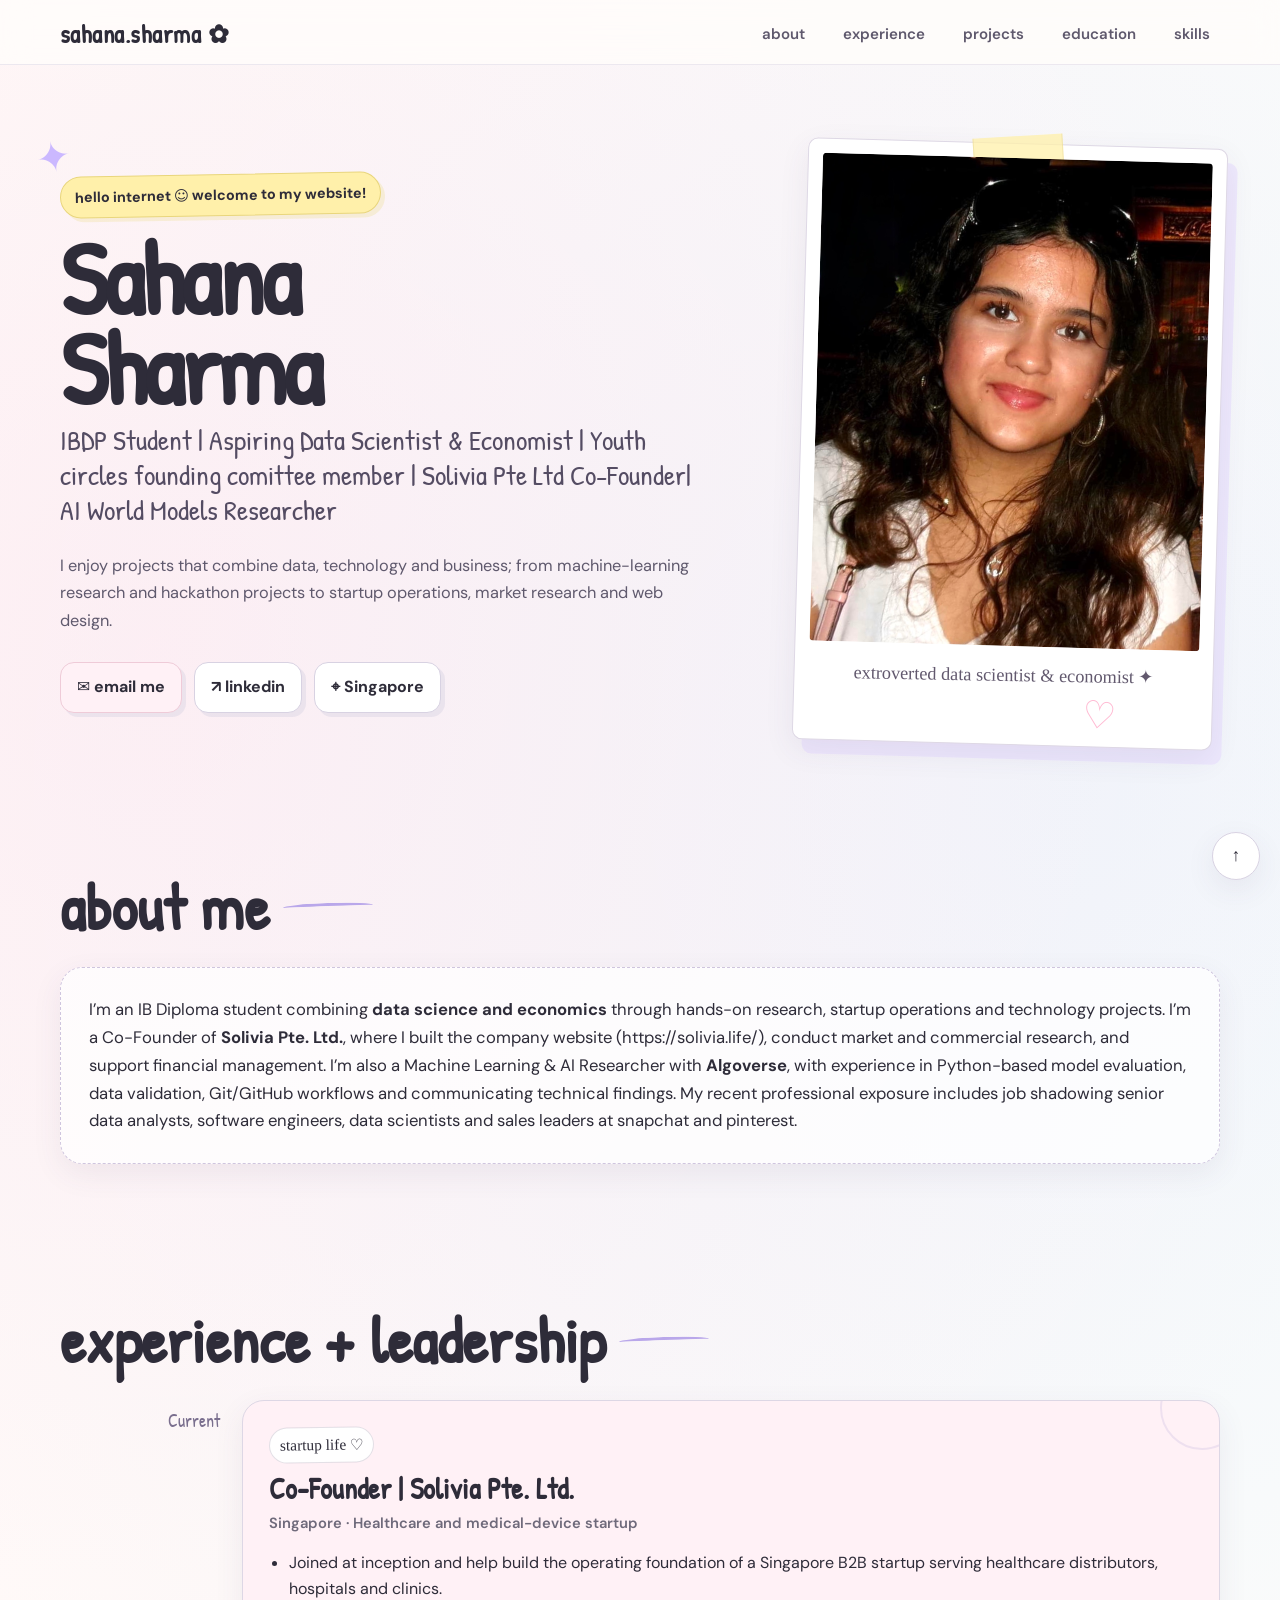
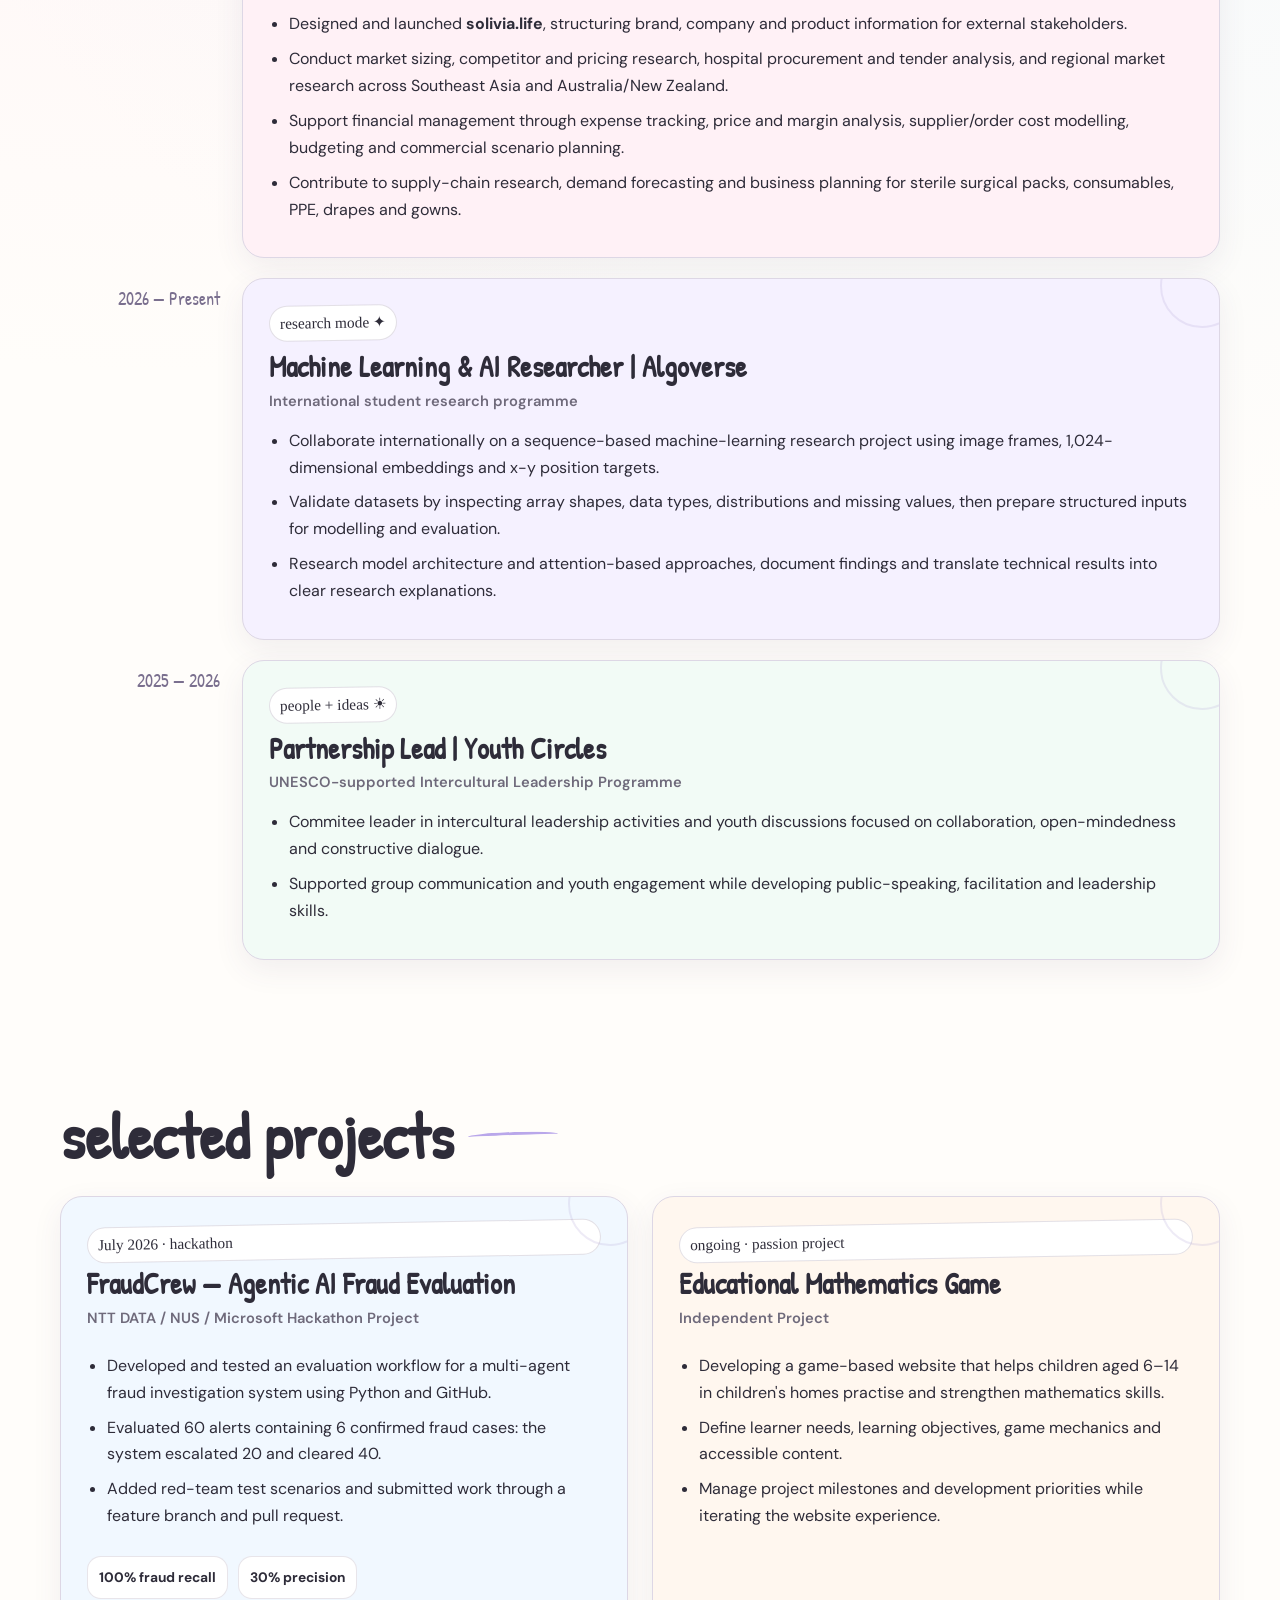
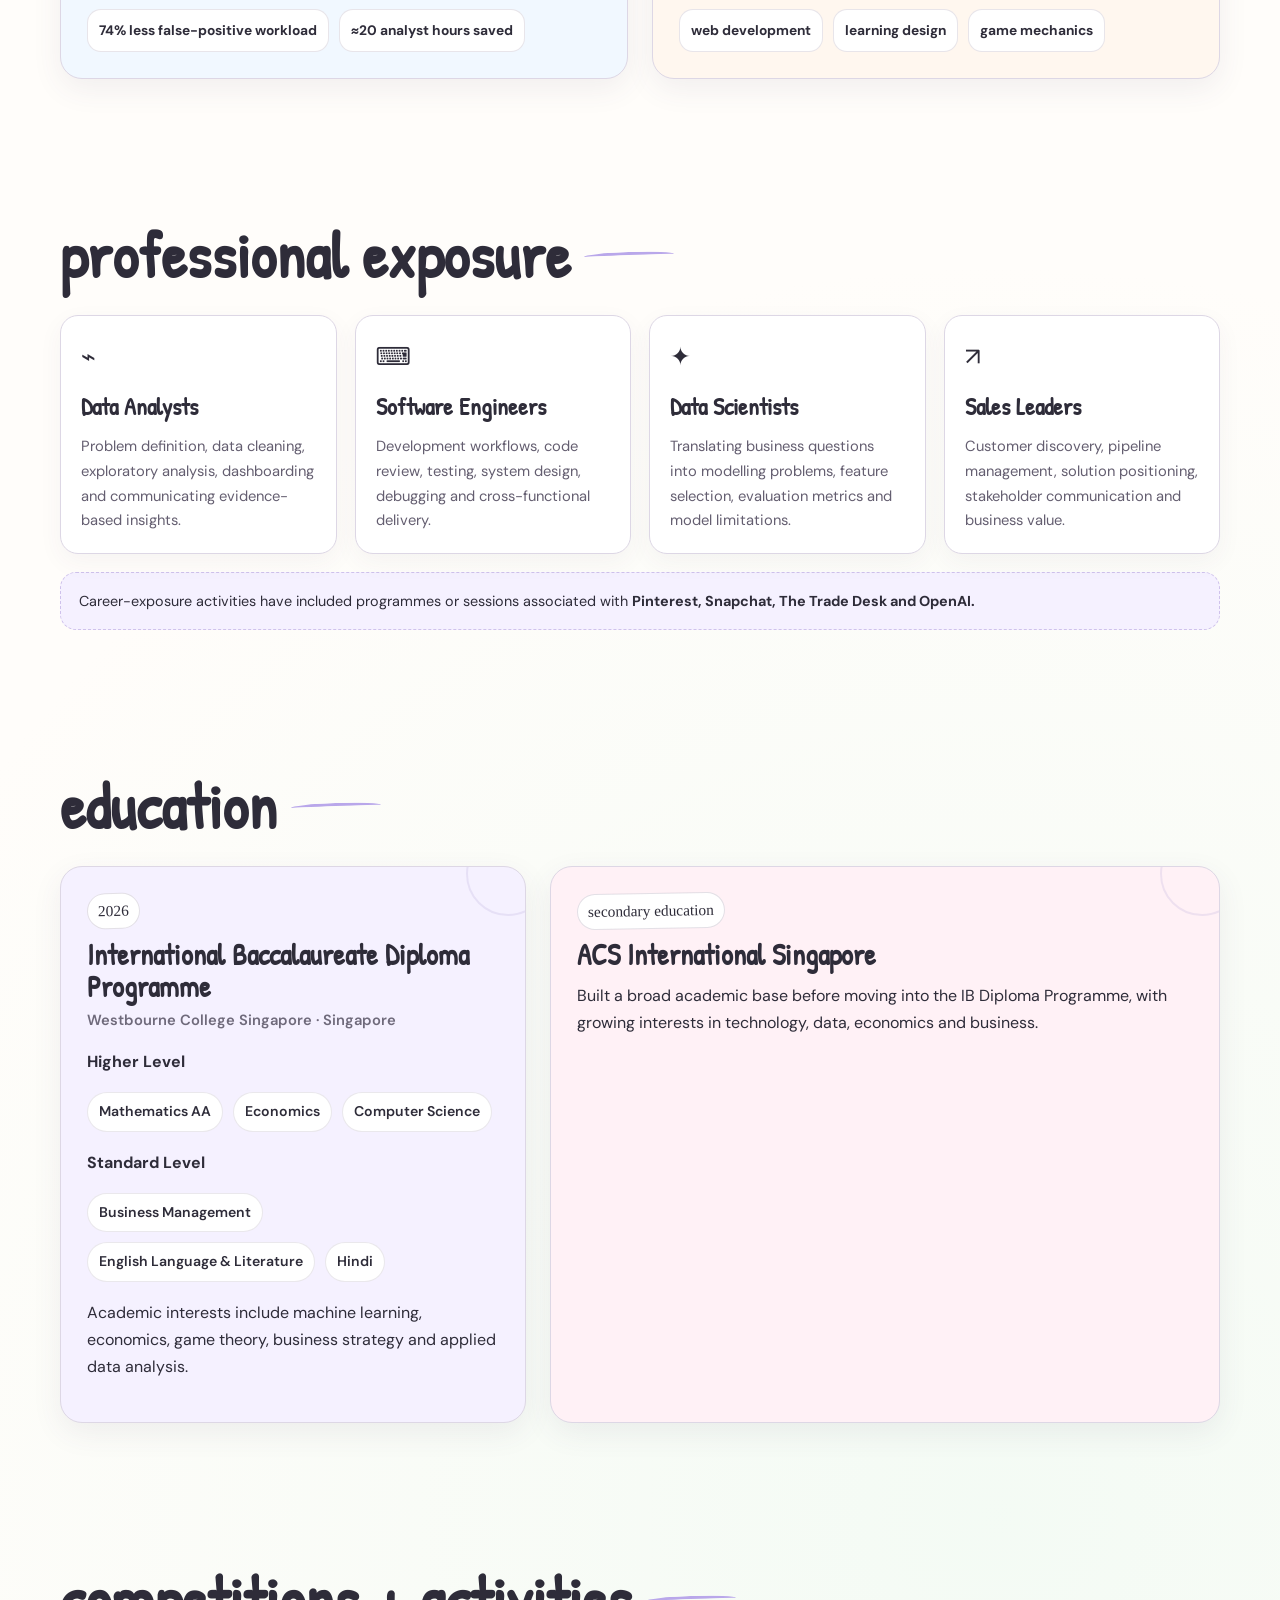
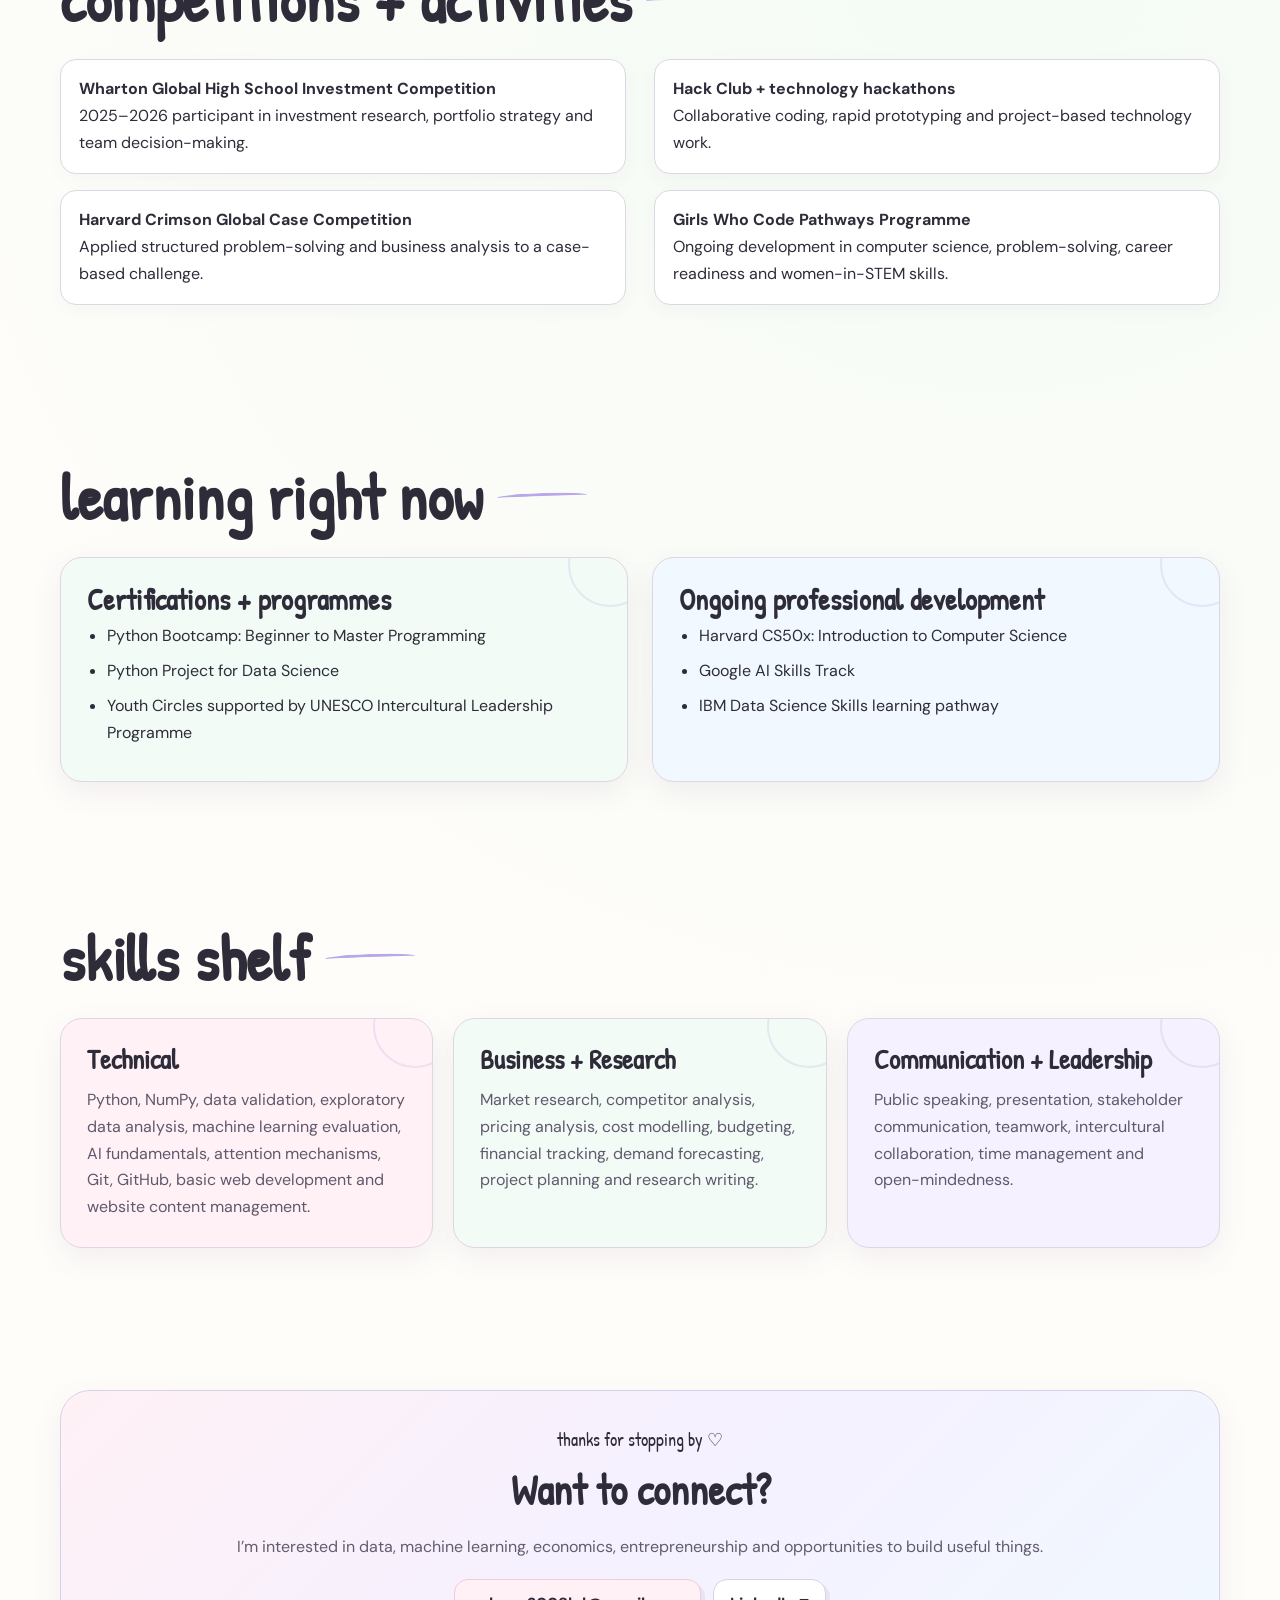
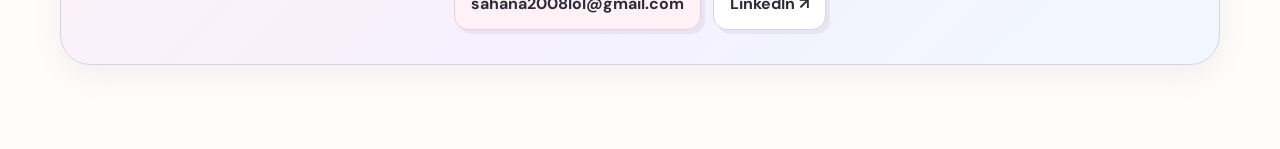
==== index.html @ 0a9ec674 "Update index.html" ====
<!DOCTYPE html>
<html lang="en">
<head>
  <meta charset="UTF-8" />
  <meta name="viewport" content="width=device-width, initial-scale=1.0" />
  <meta name="description" content="Sahana Sharma — IBDP student, Data Science, Economics & Entrepreneurship, Machine Learning & AI Researcher." />
  <title>Sahana Sharma | Portfolio</title>

  <link rel="preconnect" href="https://fonts.googleapis.com">
  <link rel="preconnect" href="https://fonts.gstatic.com" crossorigin>
  <link href="https://fonts.googleapis.com/css2?family=DM+Sans:wght@400;500;600;700&family=Patrick+Hand&family=Schoolbell&display=swap" rel="stylesheet">

  <style>
    :root{
      --ink:#2e2c39;
      --muted:#6f6a7b;
      --paper:#fffdfa;
      --pink:#ffd9e8;
      --pink-2:#fff1f6;
      --lav:#e7ddff;
      --lav-2:#f5f1ff;
      --mint:#dff7ea;
      --mint-2:#f2fbf6;
      --sky:#dceeff;
      --sky-2:#f1f8ff;
      --peach:#ffe6cc;
      --yellow:#fff0aa;
      --line:#ddd7e5;
      --shadow:0 10px 30px rgba(80,67,100,.08);
      --radius:22px;
    }

    *{box-sizing:border-box; scroll-behavior:smooth;}
    body{
      margin:0;
      background:
        radial-gradient(circle at 12% 10%, rgba(255,217,232,.38), transparent 22%),
        radial-gradient(circle at 84% 12%, rgba(220,238,255,.44), transparent 23%),
        radial-gradient(circle at 78% 72%, rgba(223,247,234,.35), transparent 26%),
        var(--paper);
      color:var(--ink);
      font-family:"DM Sans",system-ui,-apple-system,BlinkMacSystemFont,"Segoe UI",sans-serif;
      line-height:1.68;
    }

    a{color:inherit;}
    .chalk{font-family:"Patrick Hand","Chalkboard SE","Comic Sans MS",cursive;}
    .doodle{font-family:"Schoolbell","Patrick Hand",cursive;}

    .page{
      width:min(1160px, calc(100% - 34px));
      margin:0 auto;
    }

    nav{
      position:sticky;
      top:0;
      z-index:99;
      padding:14px 0 8px;
      backdrop-filter:blur(14px);
      background:rgba(255,253,250,.82);
      border-bottom:1px solid rgba(221,215,229,.55);
    }
    .nav-inner{
      width:min(1160px, calc(100% - 34px));
      margin:auto;
      display:flex;
      align-items:center;
      justify-content:space-between;
      gap:14px;
    }
    .brand{
      font-family:"Patrick Hand",cursive;
      font-size:1.55rem;
      font-weight:700;
      text-decoration:none;
      letter-spacing:.02em;
    }
    .nav-links{
      display:flex;
      gap:18px;
      flex-wrap:wrap;
      justify-content:flex-end;
      font-size:.94rem;
      font-weight:600;
      color:#5f596d;
    }
    .nav-links a{
      text-decoration:none;
      padding:7px 10px;
      border-radius:999px;
      transition:.2s ease;
    }
    .nav-links a:hover{background:var(--lav-2); transform:translateY(-1px);}

    .hero{
      min-height:82vh;
      display:grid;
      grid-template-columns:1.18fr .82fr;
      gap:54px;
      align-items:center;
      padding:76px 0 56px;
      position:relative;
    }

    .hero::before{
      content:"✦";
      position:absolute;
      left:-24px;
      top:58px;
      font-size:42px;
      color:#cbb8ff;
      transform:rotate(-12deg);
    }
    .hero::after{
      content:"♡";
      position:absolute;
      right:9%;
      bottom:55px;
      font-size:38px;
      color:#ffb9d2;
      transform:rotate(8deg);
      font-family:"Schoolbell",cursive;
    }

    .eyebrow{
      display:inline-flex;
      gap:8px;
      align-items:center;
      background:var(--yellow);
      border:1.5px solid #e9d67c;
      border-radius:999px;
      padding:8px 14px;
      font-size:.9rem;
      font-weight:700;
      box-shadow:4px 4px 0 rgba(231,214,124,.26);
      transform:rotate(-1deg);
    }
    h1{
      margin:16px 0 10px;
      font-family:"Patrick Hand",cursive;
      font-size:clamp(4rem,8vw,7.2rem);
      line-height:.88;
      letter-spacing:-.03em;
      font-weight:700;
    }
    .hero-sub{
      font-family:"Patrick Hand",cursive;
      font-size:clamp(1.25rem,2.2vw,1.75rem);
      max-width:760px;
      line-height:1.25;
      color:#544c63;
      margin:0 0 24px;
    }
    .hero-copy{
      max-width:720px;
      font-size:1.02rem;
      color:#5f596d;
      margin:0 0 28px;
    }
    .contact-row{
      display:flex;
      gap:12px;
      flex-wrap:wrap;
    }
    .btn{
      display:inline-flex;
      align-items:center;
      gap:8px;
      padding:11px 16px;
      border-radius:14px;
      border:1.5px solid #d8d2e2;
      text-decoration:none;
      font-weight:700;
      background:white;
      box-shadow:4px 4px 0 rgba(216,210,226,.45);
      transition:.18s ease;
    }
    .btn:hover{transform:translate(-2px,-2px); box-shadow:6px 6px 0 rgba(216,210,226,.55);}
    .btn.primary{background:var(--pink-2); border-color:#efcbd8;}

    .portrait-wrap{
      position:relative;
      width:min(100%,420px);
      margin-left:auto;
      transform:rotate(1.6deg);
    }
    .portrait-card{
      background:white;
      padding:14px 14px 54px;
      border:1.5px solid #ded8e5;
      border-radius:10px;
      box-shadow:var(--shadow), 10px 14px 0 rgba(231,221,255,.55);
    }
    .portrait-card img{
      width:100%;
      aspect-ratio:4/5;
      object-fit:cover;
      object-position:center;
      display:block;
      border-radius:4px;
      filter:saturate(.98) contrast(1.01);
    }
    .portrait-caption{
      font-family:"Schoolbell",cursive;
      font-size:1.14rem;
      text-align:center;
      margin-top:14px;
      color:#62596e;
      transform:rotate(-.6deg);
    }
    .tape{
      position:absolute;
      width:90px;
      height:28px;
      background:rgba(255,240,170,.75);
      top:-7px;
      left:50%;
      transform:translateX(-50%) rotate(-5deg);
      border-left:1px solid rgba(215,199,125,.3);
      border-right:1px solid rgba(215,199,125,.3);
    }

    section{padding:72px 0;}
    .section-title{
      margin:0 0 28px;
      display:flex;
      align-items:center;
      gap:14px;
    }
    .section-title h2{
      font-family:"Patrick Hand",cursive;
      font-size:clamp(2.5rem,5vw,4rem);
      line-height:1;
      margin:0;
    }
    .scribble{
      height:7px;
      width:90px;
      border-top:3px solid #b9a7ea;
      border-radius:50%;
      transform:rotate(-2deg);
    }

    .profile-box{
      border:1.5px dashed #cfc5de;
      border-radius:var(--radius);
      background:rgba(255,255,255,.72);
      padding:28px;
      box-shadow:var(--shadow);
      font-size:1.04rem;
    }

    .grid-2{display:grid; grid-template-columns:1fr 1fr; gap:24px;}
    .card{
      background:white;
      border:1.5px solid var(--line);
      border-radius:var(--radius);
      padding:26px;
      box-shadow:var(--shadow);
      position:relative;
      overflow:hidden;
    }
    .card::after{
      content:"";
      position:absolute;
      width:80px;
      height:80px;
      border:2px solid rgba(170,153,209,.2);
      border-radius:50%;
      top:-35px;
      right:-25px;
    }
    .card h3{
      font-family:"Patrick Hand",cursive;
      margin:0;
      font-size:1.8rem;
      line-height:1.1;
    }
    .meta{
      font-size:.92rem;
      color:var(--muted);
      margin:6px 0 14px;
      font-weight:600;
    }
    .card ul{margin:0; padding-left:20px;}
    .card li{margin:8px 0;}
    .card.pink{background:var(--pink-2);}
    .card.lav{background:var(--lav-2);}
    .card.mint{background:var(--mint-2);}
    .card.sky{background:var(--sky-2);}
    .card.peach{background:#fff7ef;}

    .mini-label{
      display:inline-block;
      font-family:"Schoolbell",cursive;
      font-size:.96rem;
      padding:4px 10px;
      border-radius:999px;
      background:white;
      border:1px solid rgba(80,67,100,.16);
      margin-bottom:10px;
      transform:rotate(-1deg);
    }

    .timeline{
      display:grid;
      gap:20px;
    }
    .timeline-item{
      display:grid;
      grid-template-columns:160px 1fr;
      gap:22px;
      align-items:start;
    }
    .time{
      font-family:"Patrick Hand",cursive;
      font-size:1.15rem;
      color:#7a6f8e;
      text-align:right;
      padding-top:6px;
    }

    .projects{
      display:grid;
      grid-template-columns:repeat(2,1fr);
      gap:24px;
    }
    .project-card{
      min-height:310px;
      display:flex;
      flex-direction:column;
    }
    .project-card .numbers{
      display:flex;
      gap:10px;
      flex-wrap:wrap;
      margin-top:auto;
      padding-top:18px;
    }
    .stat{
      background:white;
      border:1px solid rgba(90,75,110,.14);
      border-radius:14px;
      padding:9px 11px;
      font-size:.86rem;
      font-weight:700;
    }

    .exposure-grid{
      display:grid;
      grid-template-columns:repeat(4,1fr);
      gap:18px;
    }
    .exposure{
      background:white;
      border:1.5px solid var(--line);
      border-radius:18px;
      padding:20px;
      min-height:180px;
      box-shadow:0 8px 24px rgba(80,67,100,.05);
    }
    .exposure .icon{
      font-size:1.55rem;
      margin-bottom:8px;
      display:block;
    }
    .exposure h3{
      font-family:"Patrick Hand",cursive;
      font-size:1.5rem;
      margin:0 0 8px;
    }
    .exposure p{font-size:.92rem; color:#645e70; margin:0;}
    .exposure-foot{
      margin-top:18px;
      font-size:.9rem;
      padding:16px 18px;
      border-radius:16px;
      background:var(--lav-2);
      border:1px dashed #cfc2ec;
    }

    .edu-block{
      display:grid;
      grid-template-columns:.82fr 1.18fr;
      gap:24px;
    }
    .subject-list{
      display:flex;
      flex-wrap:wrap;
      gap:10px;
      margin-top:14px;
    }
    .chip{
      padding:7px 11px;
      border-radius:999px;
      border:1px solid rgba(80,67,100,.12);
      background:white;
      font-size:.88rem;
      font-weight:600;
    }

    .activity-list{
      columns:2;
      column-gap:28px;
    }
    .activity{
      break-inside:avoid;
      background:white;
      border:1px solid var(--line);
      border-radius:16px;
      padding:16px 18px;
      margin-bottom:16px;
      box-shadow:0 6px 18px rgba(80,67,100,.04);
    }

    .skills-grid{
      display:grid;
      grid-template-columns:repeat(3,1fr);
      gap:20px;
    }
    .skill-card h3{
      font-family:"Patrick Hand",cursive;
      font-size:1.7rem;
      margin:0 0 12px;
    }
    .skill-card p{margin:0; color:#5f596d;}

    .footer{
      padding:70px 0 84px;
      text-align:center;
    }
    .footer-box{
      background:linear-gradient(135deg,var(--pink-2),var(--lav-2),var(--sky-2));
      border:1.5px solid #d9d1e7;
      border-radius:30px;
      padding:34px;
      box-shadow:var(--shadow);
    }
    .footer h2{
      font-family:"Patrick Hand",cursive;
      font-size:2.6rem;
      margin:0 0 8px;
    }
    .footer p{margin:0 0 18px; color:#625c6e;}

    .backtop{
      position:fixed;
      right:20px;
      bottom:20px;
      width:48px;
      height:48px;
      display:grid;
      place-items:center;
      background:white;
      border:1.5px solid #d8d2e2;
      border-radius:50%;
      text-decoration:none;
      box-shadow:var(--shadow);
      font-family:"Schoolbell",cursive;
      font-size:1.1rem;
    }

    @media (max-width: 940px){
      .hero{grid-template-columns:1fr; min-height:auto; gap:38px; padding-top:56px;}
      .portrait-wrap{margin:0 auto; width:min(80%,420px);}
      .grid-2,.projects,.edu-block{grid-template-columns:1fr;}
      .exposure-grid{grid-template-columns:1fr 1fr;}
      .skills-grid{grid-template-columns:1fr;}
      .timeline-item{grid-template-columns:1fr; gap:8px;}
      .time{text-align:left;}
    }
    @media (max-width: 700px){
      nav{position:relative;}
      .nav-inner{align-items:flex-start;}
      .nav-links{display:none;}
      h1{font-size:4.4rem;}
      section{padding:54px 0;}
      .exposure-grid{grid-template-columns:1fr;}
      .activity-list{columns:1;}
      .portrait-wrap{width:92%;}
    }
  </style>
</head>

<body id="top">
  <nav>
    <div class="nav-inner">
      <a class="brand" href="#top">sahana.sharma ✿</a>
      <div class="nav-links">
        <a href="#about">about</a>
        <a href="#experience">experience</a>
        <a href="#projects">projects</a>
        <a href="#education">education</a>
        <a href="#skills">skills</a>
      </div>
    </div>
  </nav>

  <main class="page">
    <section class="hero">
      <div>
        <div class="eyebrow">hello internet ☺ welcome to my website!</div>
        <h1>Sahana<br>Sharma</h1>
        <p class="hero-sub">IBDP Student | Aspiring Data Scientist & Economist | Youth circles founding comittee member | Solivia Pte Ltd Co-Founder| AI World Models Researcher</p>
        <p class="hero-copy">
          I enjoy projects that combine data, technology and business; from machine-learning research
          and hackathon projects to startup operations, market research and web design.
        </p>
        <div class="contact-row">
          <a class="btn primary" href="mailto:sahana2008lol@gmail.com">✉ email me</a>
          <a class="btn" href="https://linkedin.com/in/sahana-sharma08" target="_blank" rel="noopener">↗ linkedin</a>
          <span class="btn">⌖ Singapore</span>
        </div>
      </div>

      <div class="portrait-wrap">
        <div class="tape"></div>
        <div class="portrait-card">
          <img src="sahana-portrait.jpg" alt="Portrait of Sahana Sharma">
          <div class="portrait-caption"> extroverted data scientist & economist ✦</div>
        </div>
      </div>
    </section>

    <section id="about">
      <div class="section-title"><h2>about me</h2><div class="scribble"></div></div>
      <div class="profile-box">
        I’m an IB Diploma student combining <strong>data science and economics</strong> through hands-on
        research, startup operations and technology projects. I’m a Co-Founder of <strong>Solivia Pte. Ltd.</strong>, where
        I built the company website (https://solivia.life/), conduct market and commercial research, and support financial management. I’m also a
        Machine Learning & AI Researcher with <strong>Algoverse</strong>, with experience in Python-based model evaluation,
        data validation, Git/GitHub workflows and communicating technical findings. My recent professional exposure includes
        job shadowing senior data analysts, software engineers, data scientists and sales leaders at snapchat and pinterest.
      </div>
    </section>

    <section id="experience">
      <div class="section-title"><h2>experience + leadership</h2><div class="scribble"></div></div>

      <div class="timeline">
        <div class="timeline-item">
          <div class="time">Current</div>
          <article class="card pink">
            <span class="mini-label">startup life ♡</span>
            <h3>Co-Founder | Solivia Pte. Ltd.</h3>
            <div class="meta">Singapore · Healthcare and medical-device startup</div>
            <ul>
              <li>Joined at inception and help build the operating foundation of a Singapore B2B startup serving healthcare distributors, hospitals and clinics.</li>
              <li>Designed and launched <strong>solivia.life</strong>, structuring brand, company and product information for external stakeholders.</li>
              <li>Conduct market sizing, competitor and pricing research, hospital procurement and tender analysis, and regional market research across Southeast Asia and Australia/New Zealand.</li>
              <li>Support financial management through expense tracking, price and margin analysis, supplier/order cost modelling, budgeting and commercial scenario planning.</li>
              <li>Contribute to supply-chain research, demand forecasting and business planning for sterile surgical packs, consumables, PPE, drapes and gowns.</li>
            </ul>
          </article>
        </div>

        <div class="timeline-item">
          <div class="time">2026 — Present</div>
          <article class="card lav">
            <span class="mini-label">research mode ✦</span>
            <h3>Machine Learning & AI Researcher | Algoverse</h3>
            <div class="meta">International student research programme</div>
            <ul>
              <li>Collaborate internationally on a sequence-based machine-learning research project using image frames, 1,024-dimensional embeddings and x-y position targets.</li>
              <li>Validate datasets by inspecting array shapes, data types, distributions and missing values, then prepare structured inputs for modelling and evaluation.</li>
              <li>Research model architecture and attention-based approaches, document findings and translate technical results into clear research explanations.</li>
            </ul>
          </article>
        </div>

        <div class="timeline-item">
          <div class="time">2025 — 2026</div>
          <article class="card mint">
            <span class="mini-label">people + ideas ☀</span>
            <h3>Partnership Lead | Youth Circles</h3>
            <div class="meta">UNESCO-supported Intercultural Leadership Programme</div>
            <ul>
              <li>Commitee leader in intercultural leadership activities and youth discussions focused on collaboration, open-mindedness and constructive dialogue.</li>
              <li>Supported group communication and youth engagement while developing public-speaking, facilitation and leadership skills.</li>
            </ul>
          </article>
        </div>
      </div>
    </section>

    <section id="projects">
      <div class="section-title"><h2>selected projects</h2><div class="scribble"></div></div>
      <div class="projects">
        <article class="card sky project-card">
          <span class="mini-label">July 2026 · hackathon</span>
          <h3>FraudCrew — Agentic AI Fraud Evaluation</h3>
          <div class="meta">NTT DATA / NUS / Microsoft Hackathon Project</div>
          <ul>
            <li>Developed and tested an evaluation workflow for a multi-agent fraud investigation system using Python and GitHub.</li>
            <li>Evaluated 60 alerts containing 6 confirmed fraud cases: the system escalated 20 and cleared 40.</li>
            <li>Added red-team test scenarios and submitted work through a feature branch and pull request.</li>
          </ul>
          <div class="numbers">
            <span class="stat">100% fraud recall</span>
            <span class="stat">30% precision</span>
            <span class="stat">74% less false-positive workload</span>
            <span class="stat">≈20 analyst hours saved</span>
          </div>
        </article>

        <article class="card peach project-card">
          <span class="mini-label">ongoing · passion project</span>
          <h3>Educational Mathematics Game</h3>
          <div class="meta">Independent Project</div>
          <ul>
            <li>Developing a game-based website that helps children aged 6–14 in children's homes practise and strengthen mathematics skills.</li>
            <li>Define learner needs, learning objectives, game mechanics and accessible content.</li>
            <li>Manage project milestones and development priorities while iterating the website experience.</li>
          </ul>
          <div class="numbers">
            <span class="stat">web development</span>
            <span class="stat">learning design</span>
            <span class="stat">game mechanics</span>
          </div>
        </article>
      </div>
    </section>

    <section id="exposure">
      <div class="section-title"><h2>professional exposure</h2><div class="scribble"></div></div>
      <div class="exposure-grid">
        <article class="exposure">
          <span class="icon">⌁</span>
          <h3>Data Analysts</h3>
          <p>Problem definition, data cleaning, exploratory analysis, dashboarding and communicating evidence-based insights.</p>
        </article>
        <article class="exposure">
          <span class="icon">⌨</span>
          <h3>Software Engineers</h3>
          <p>Development workflows, code review, testing, system design, debugging and cross-functional delivery.</p>
        </article>
        <article class="exposure">
          <span class="icon">✦</span>
          <h3>Data Scientists</h3>
          <p>Translating business questions into modelling problems, feature selection, evaluation metrics and model limitations.</p>
        </article>
        <article class="exposure">
          <span class="icon">↗</span>
          <h3>Sales Leaders</h3>
          <p>Customer discovery, pipeline management, solution positioning, stakeholder communication and business value.</p>
        </article>
      </div>
      <div class="exposure-foot">
        Career-exposure activities have included programmes or sessions associated with <strong>Pinterest, Snapchat, The Trade Desk and OpenAI.</strong>
      </div>
    </section>

    <section id="education">
      <div class="section-title"><h2>education</h2><div class="scribble"></div></div>
      <div class="edu-block">
        <article class="card lav">
          <span class="mini-label">2026</span>
          <h3>International Baccalaureate Diploma Programme</h3>
          <div class="meta">Westbourne College Singapore · Singapore</div>
          <p><strong>Higher Level</strong></p>
          <div class="subject-list">
            <span class="chip">Mathematics AA</span>
            <span class="chip">Economics</span>
            <span class="chip">Computer Science</span>
          </div>
          <p style="margin-top:18px;"><strong>Standard Level</strong></p>
          <div class="subject-list">
            <span class="chip">Business Management</span>
            <span class="chip">English Language & Literature</span>
            <span class="chip">Hindi</span>
          </div>
          <p style="margin-top:18px;">Academic interests include machine learning, economics, game theory, business strategy and applied data analysis.</p>
        </article>

        <article class="card pink">
          <span class="mini-label">secondary education</span>
          <h3>ACS International Singapore</h3>
          <p style="margin-top:12px;">
            Built a broad academic base before moving into the IB Diploma Programme, with growing interests in technology,
            data, economics and business.
          </p>
        </article>
      </div>
    </section>

    <section id="activities">
      <div class="section-title"><h2>competitions + activities</h2><div class="scribble"></div></div>
      <div class="activity-list">
        <div class="activity"><strong>Wharton Global High School Investment Competition</strong><br>2025–2026 participant in investment research, portfolio strategy and team decision-making.</div>
        <div class="activity"><strong>Harvard Crimson Global Case Competition</strong><br>Applied structured problem-solving and business analysis to a case-based challenge.</div>
        <div class="activity"><strong>Hack Club + technology hackathons</strong><br>Collaborative coding, rapid prototyping and project-based technology work.</div>
        <div class="activity"><strong>Girls Who Code Pathways Programme</strong><br>Ongoing development in computer science, problem-solving, career readiness and women-in-STEM skills.</div>
      </div>
    </section>

    <section id="certifications">
      <div class="section-title"><h2>learning right now</h2><div class="scribble"></div></div>
      <div class="grid-2">
        <article class="card mint">
          <h3>Certifications + programmes</h3>
          <ul>
            <li>Python Bootcamp: Beginner to Master Programming</li>
            <li>Python Project for Data Science</li>
            <li>Youth Circles supported by UNESCO Intercultural Leadership Programme</li>
          </ul>
        </article>
        <article class="card sky">
          <h3>Ongoing professional development</h3>
          <ul>
            <li>Harvard CS50x: Introduction to Computer Science</li>
            <li>Google AI Skills Track</li>
            <li>IBM Data Science Skills learning pathway</li>
          </ul>
        </article>
      </div>
    </section>

    <section id="skills">
      <div class="section-title"><h2>skills shelf</h2><div class="scribble"></div></div>
      <div class="skills-grid">
        <article class="card pink skill-card">
          <h3>Technical</h3>
          <p>Python, NumPy, data validation, exploratory data analysis, machine learning evaluation, AI fundamentals, attention mechanisms, Git, GitHub, basic web development and website content management.</p>
        </article>
        <article class="card mint skill-card">
          <h3>Business + Research</h3>
          <p>Market research, competitor analysis, pricing analysis, cost modelling, budgeting, financial tracking, demand forecasting, project planning and research writing.</p>
        </article>
        <article class="card lav skill-card">
          <h3>Communication + Leadership</h3>
          <p>Public speaking, presentation, stakeholder communication, teamwork, intercultural collaboration, time management and open-mindedness.</p>
        </article>
      </div>
    </section>

    <footer class="footer">
      <div class="footer-box">
        <div class="doodle" style="font-size:1.15rem;">thanks for stopping by ♡</div>
        <h2>Want to connect?</h2>
        <p>I’m interested in data, machine learning, economics, entrepreneurship and opportunities to build useful things.</p>
        <div class="contact-row" style="justify-content:center;">
          <a class="btn primary" href="mailto:sahana2008lol@gmail.com">sahana2008lol@gmail.com</a>
          <a class="btn" href="https://linkedin.com/in/sahana-sharma08" target="_blank" rel="noopener">LinkedIn ↗</a>
        </div>
      </div>
    </footer>
  </main>

  <a class="backtop" href="#top" aria-label="Back to top">↑</a>
</body>
</html>
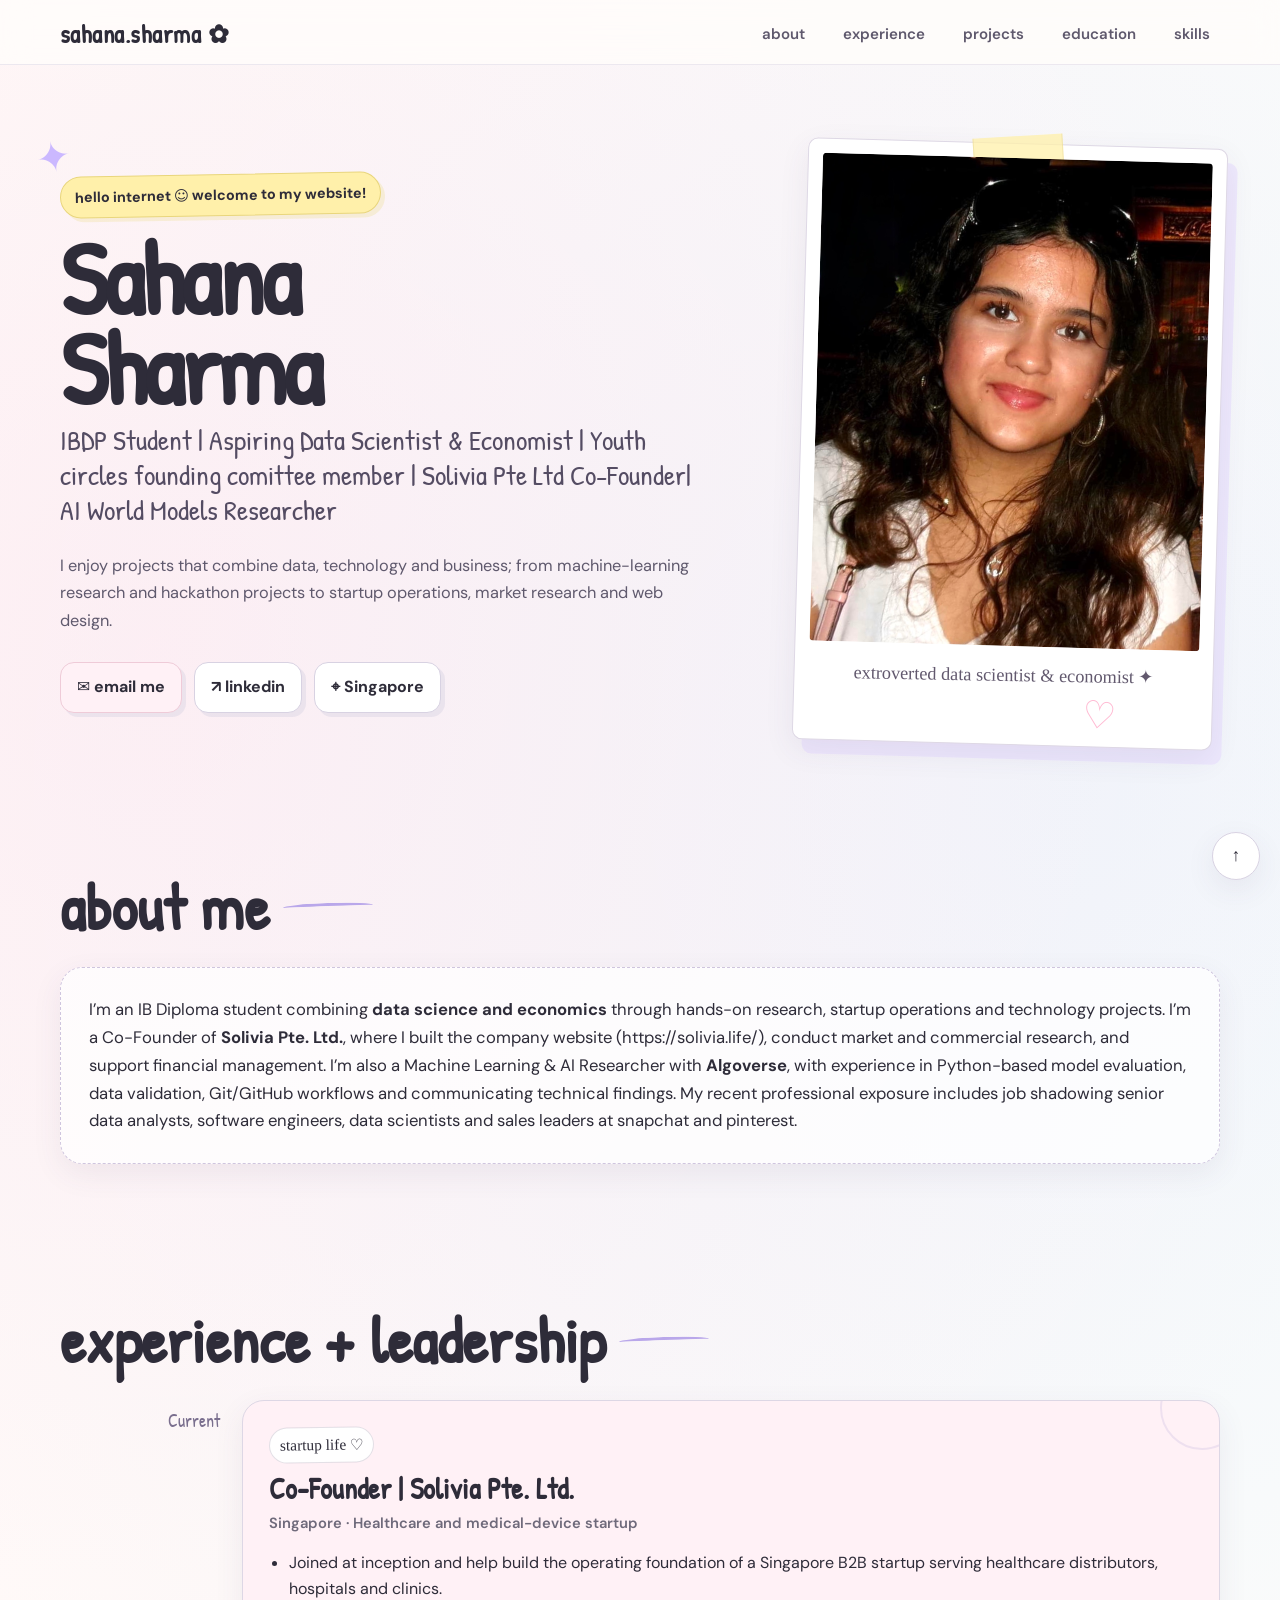
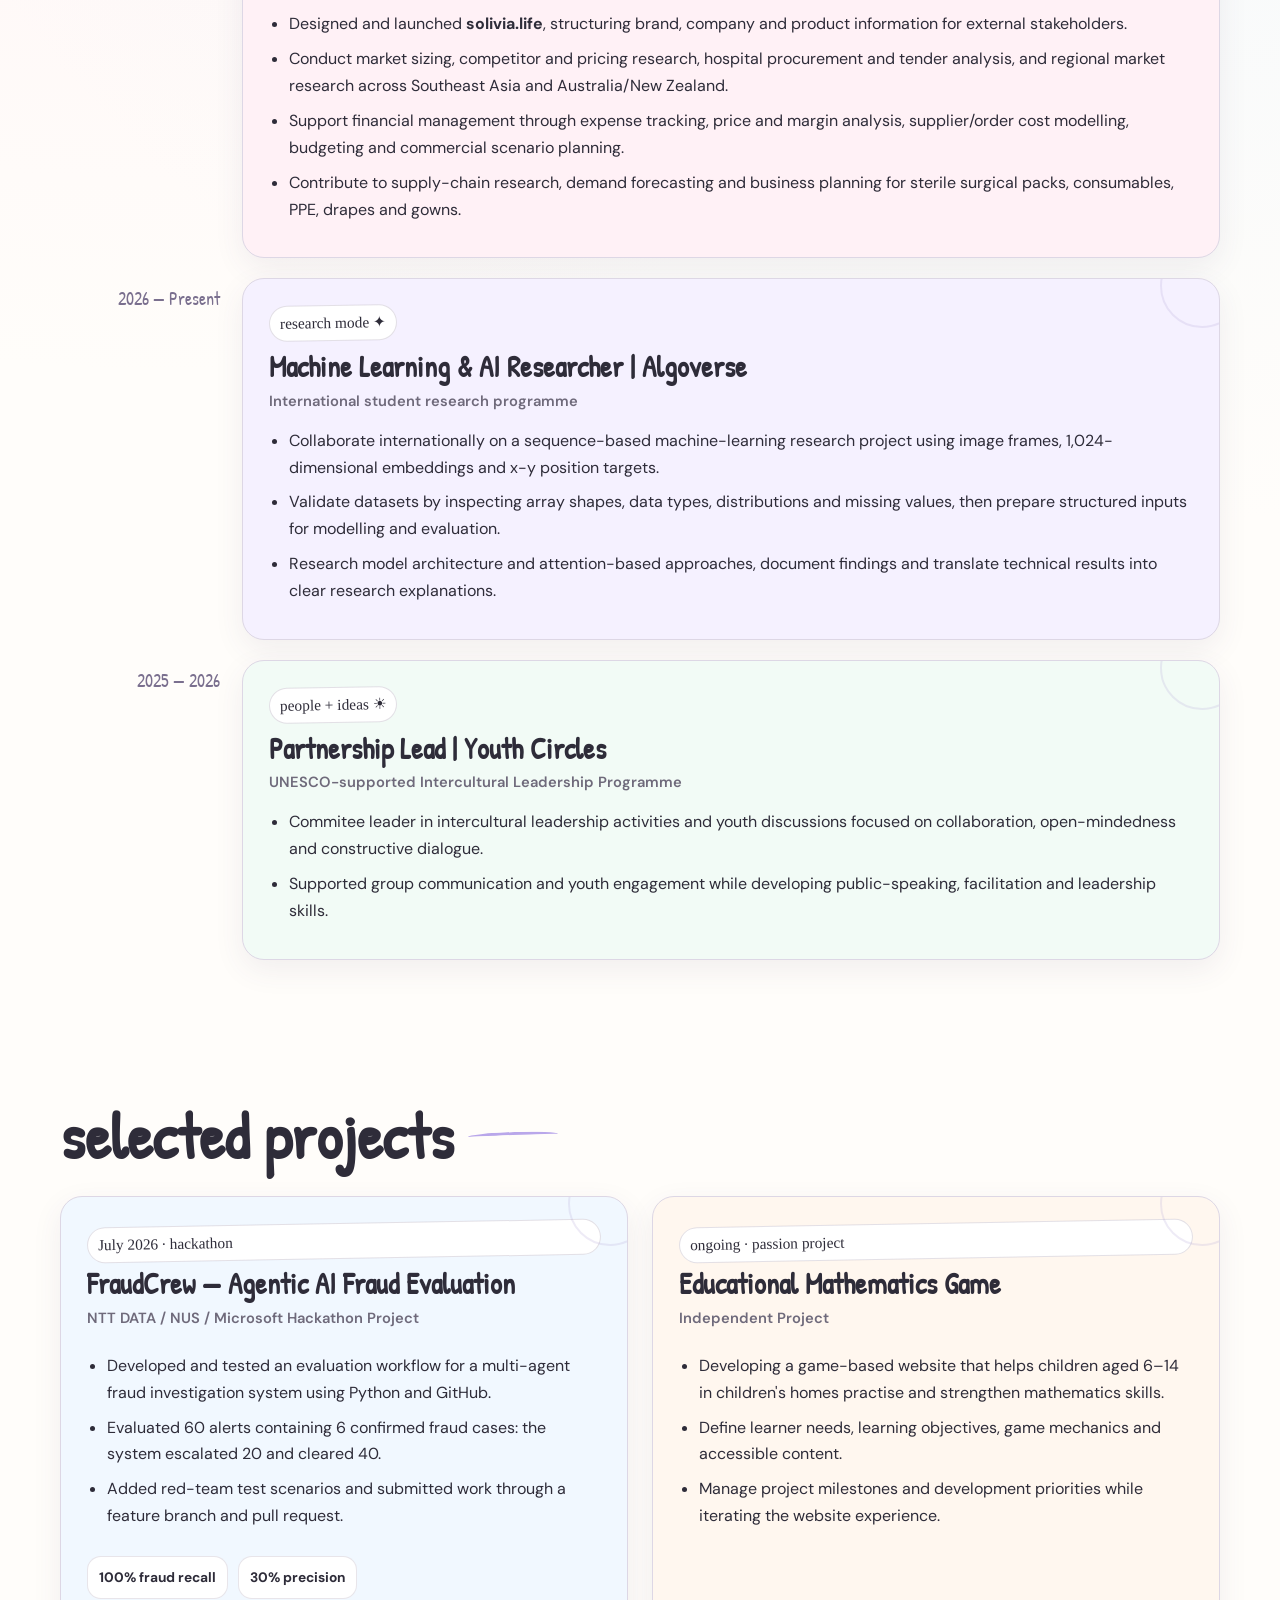
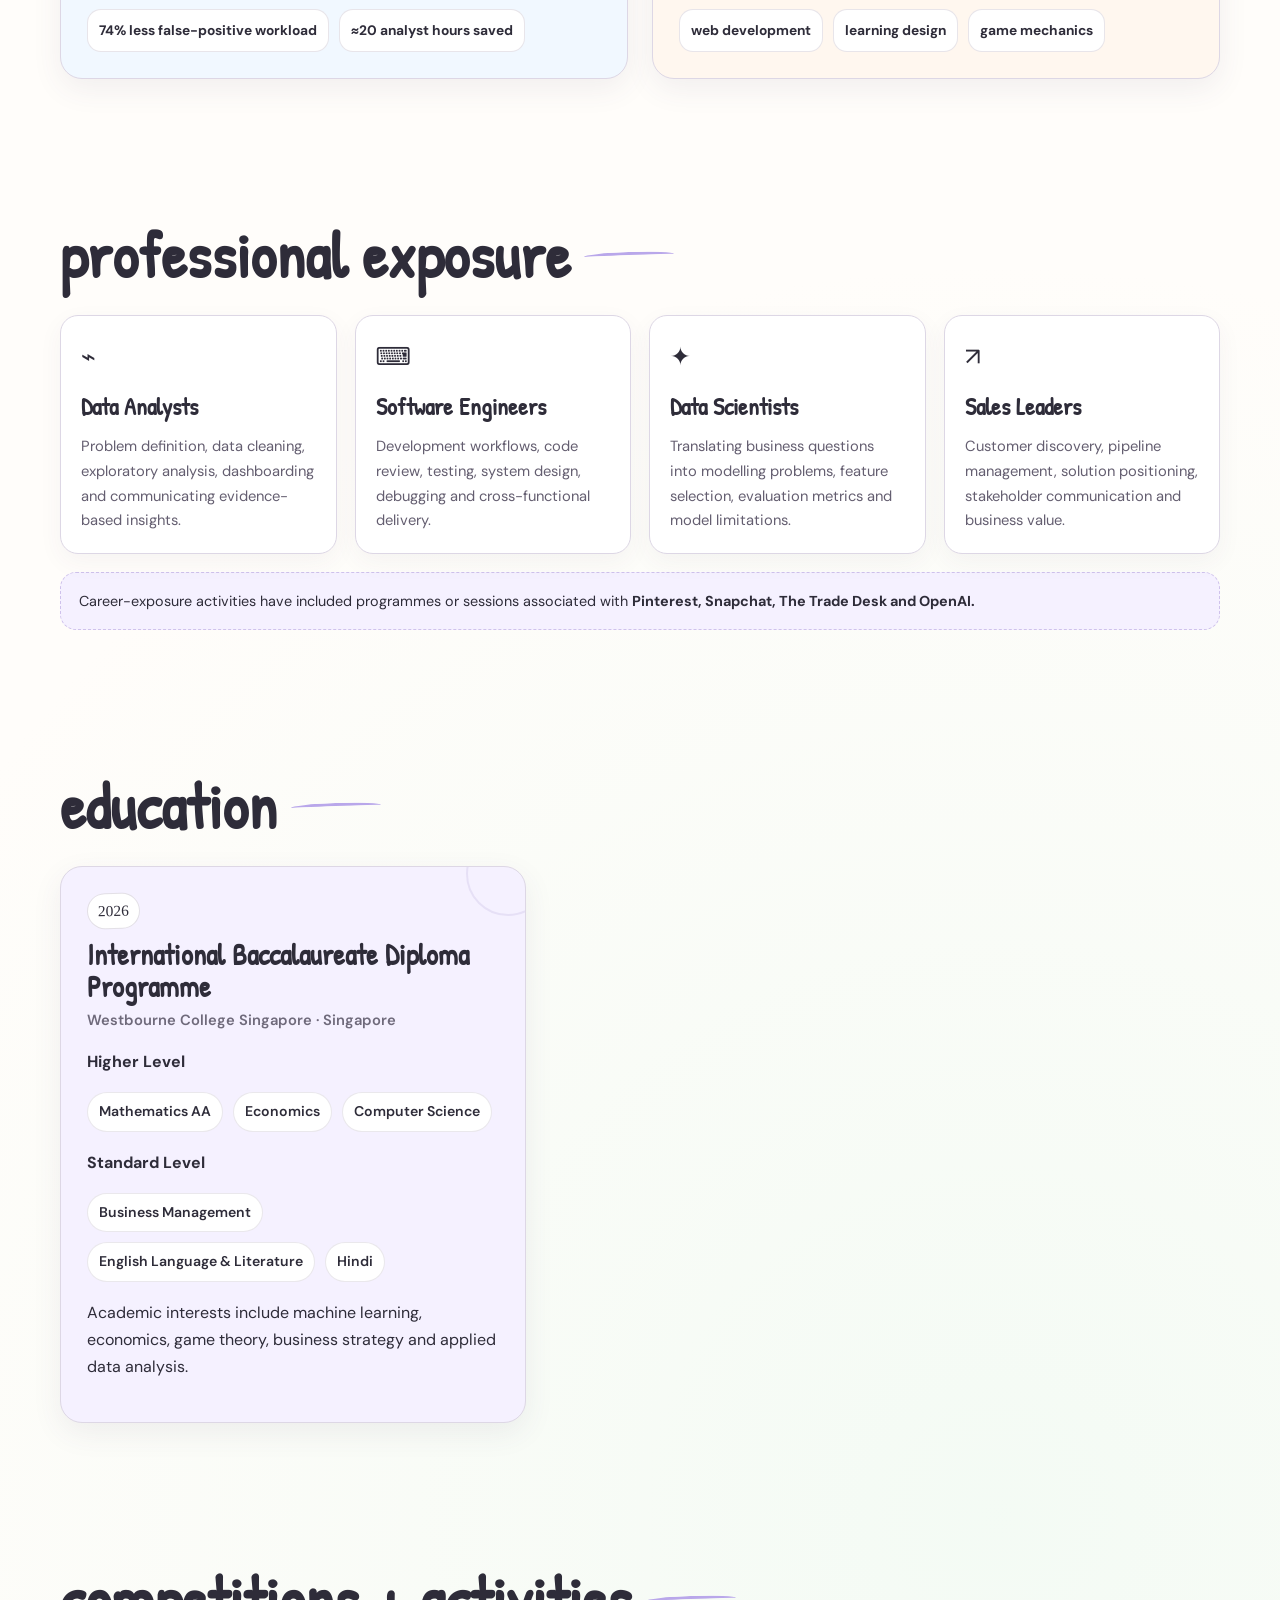
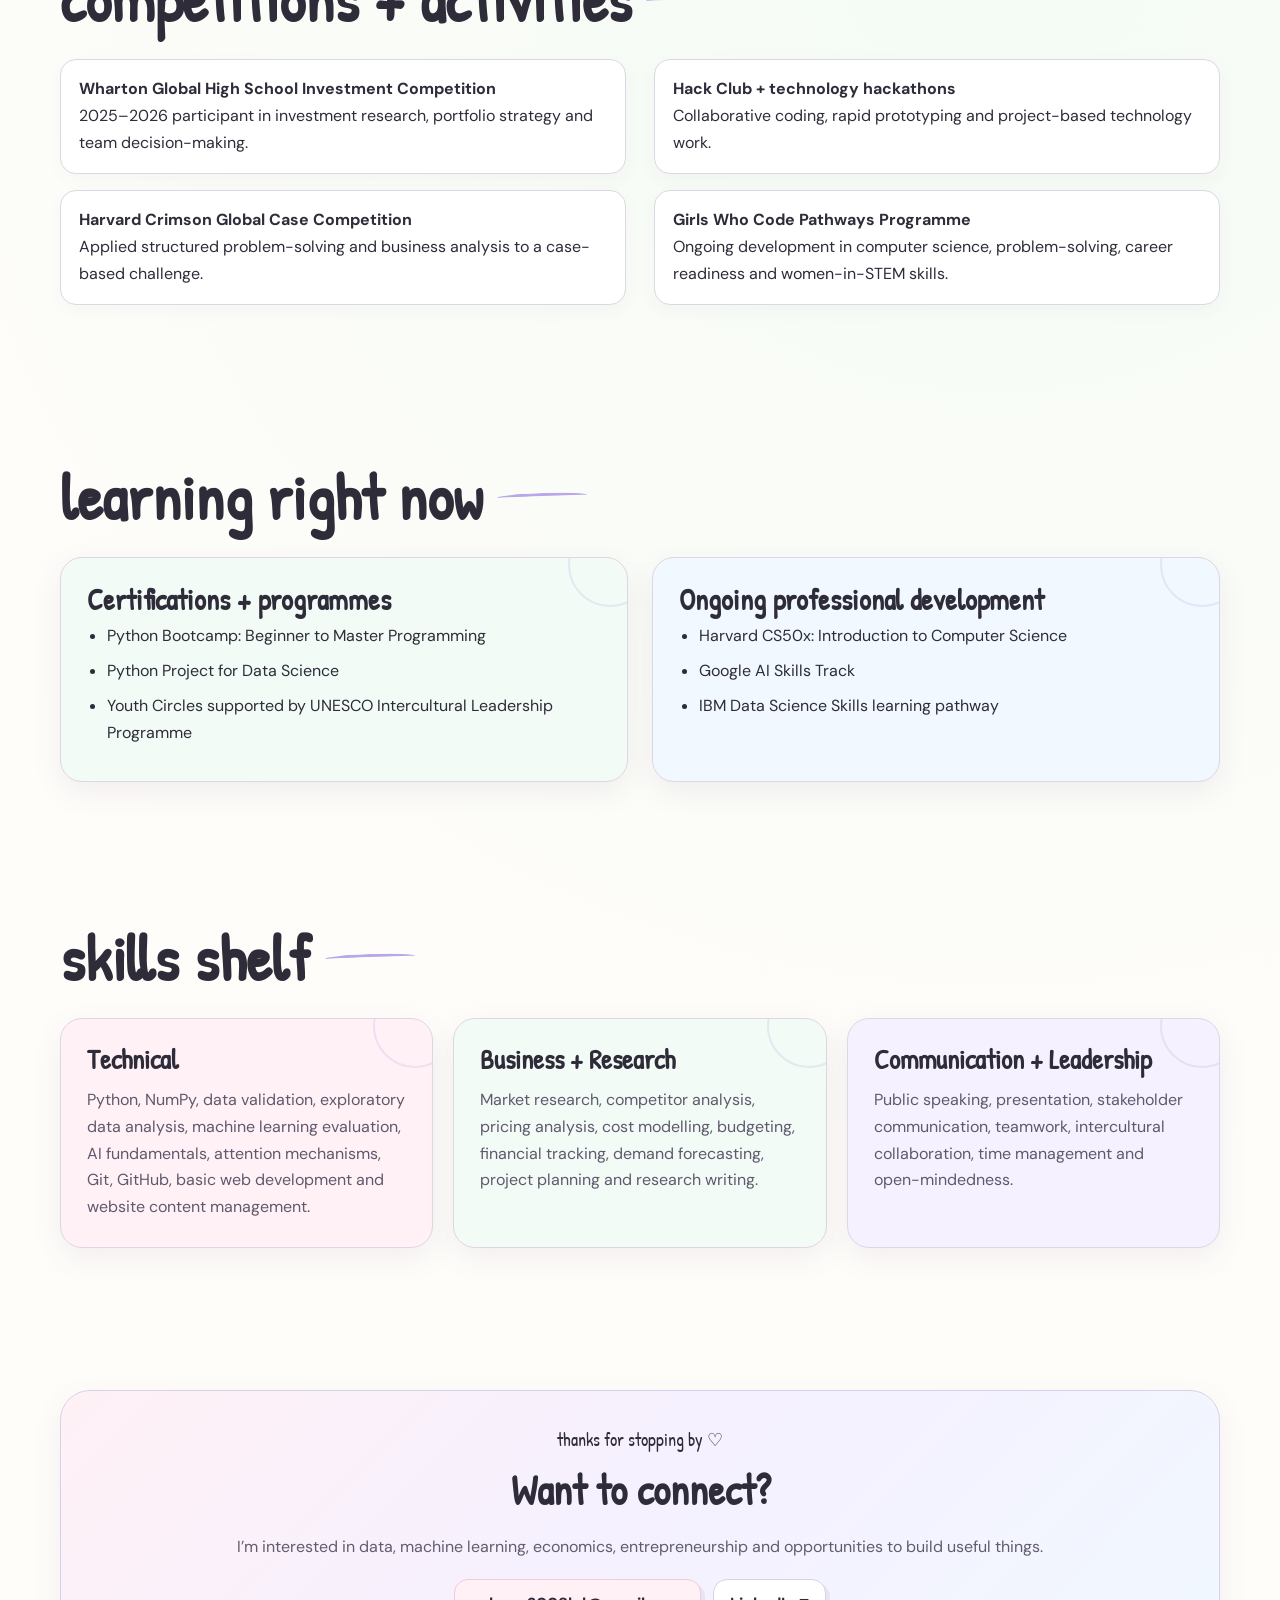
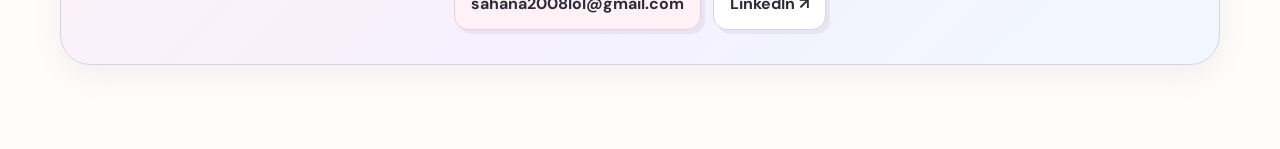
==== commit 4a4c70d9: "Update index.html" ====
--- a/index.html
+++ b/index.html
@@ -671,16 +671,6 @@
             <span class="chip">Hindi</span>
           </div>
           <p style="margin-top:18px;">Academic interests include machine learning, economics, game theory, business strategy and applied data analysis.</p>
-        </article>
-
-        <article class="card pink">
-          <span class="mini-label">secondary education</span>
-          <h3>ACS International Singapore</h3>
-          <p style="margin-top:12px;">
-            Built a broad academic base before moving into the IB Diploma Programme, with growing interests in technology,
-            data, economics and business.
-          </p>
-        </article>
       </div>
     </section>
 
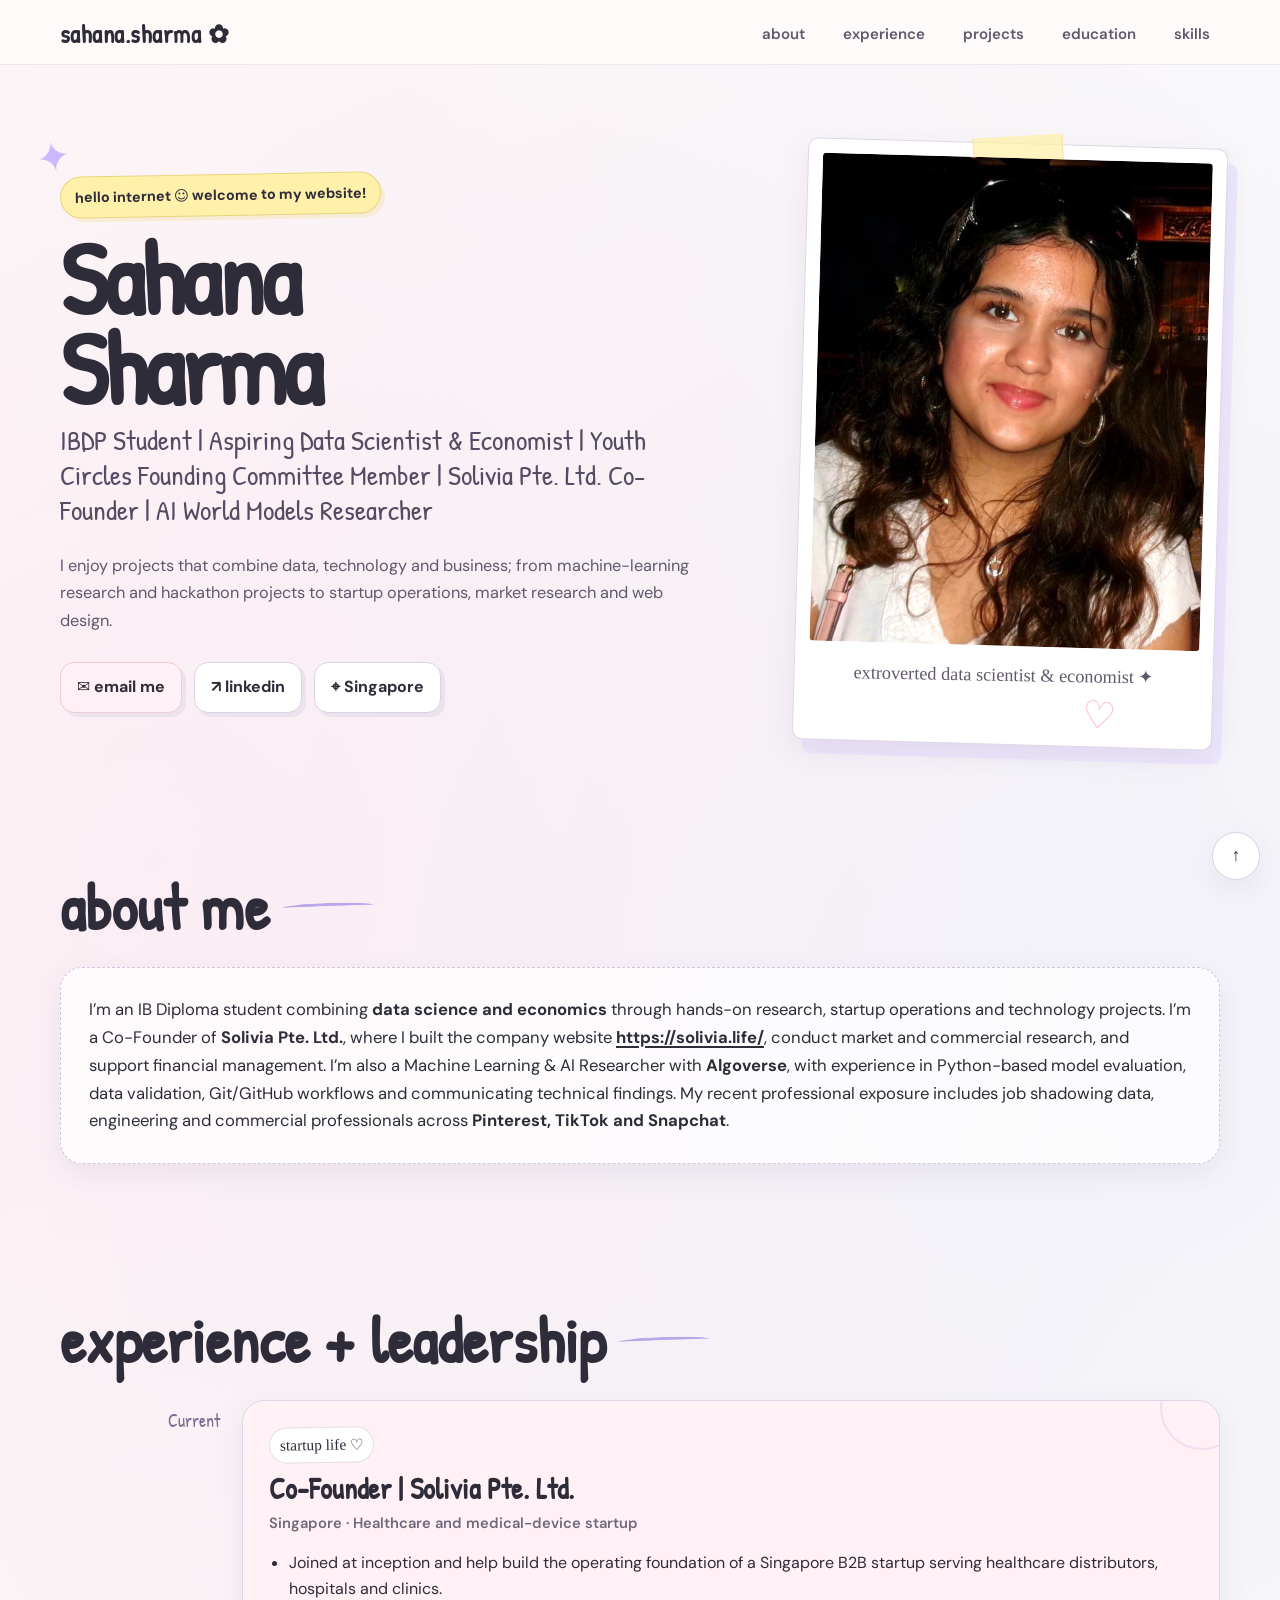
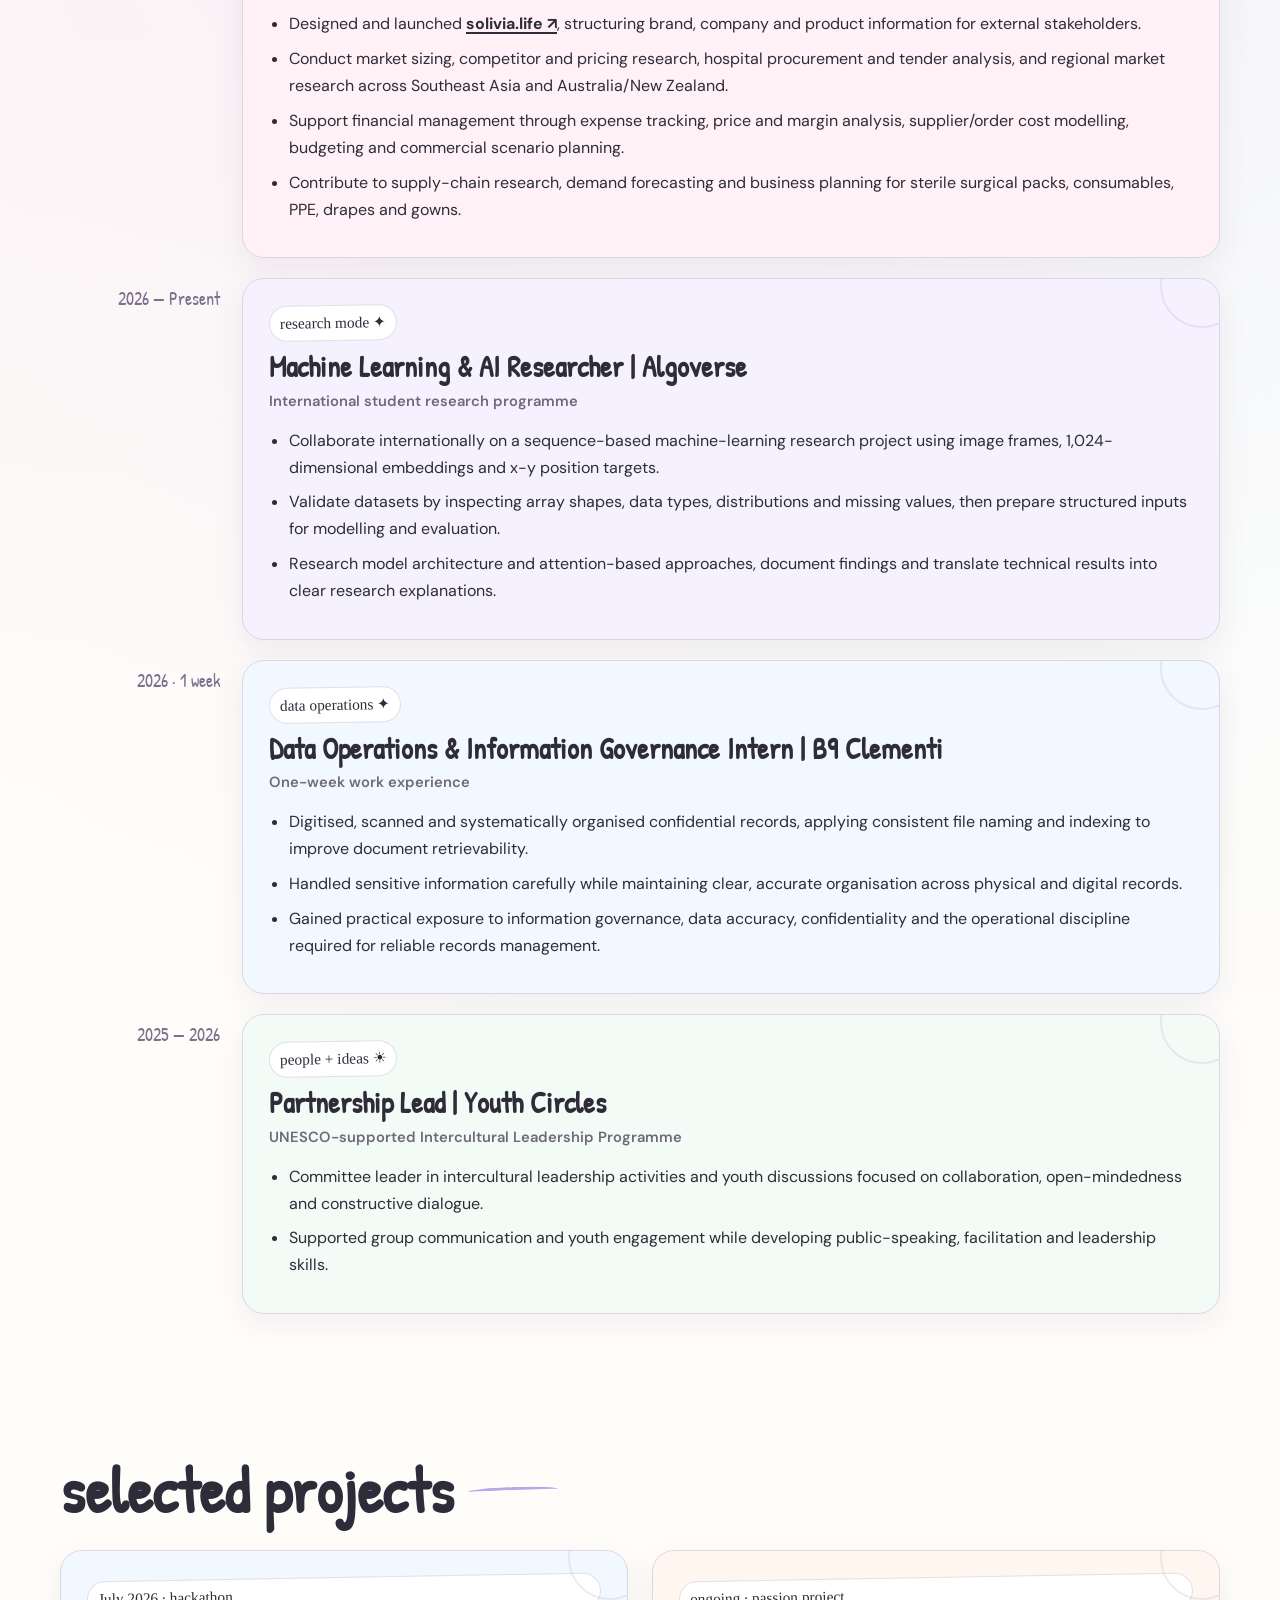
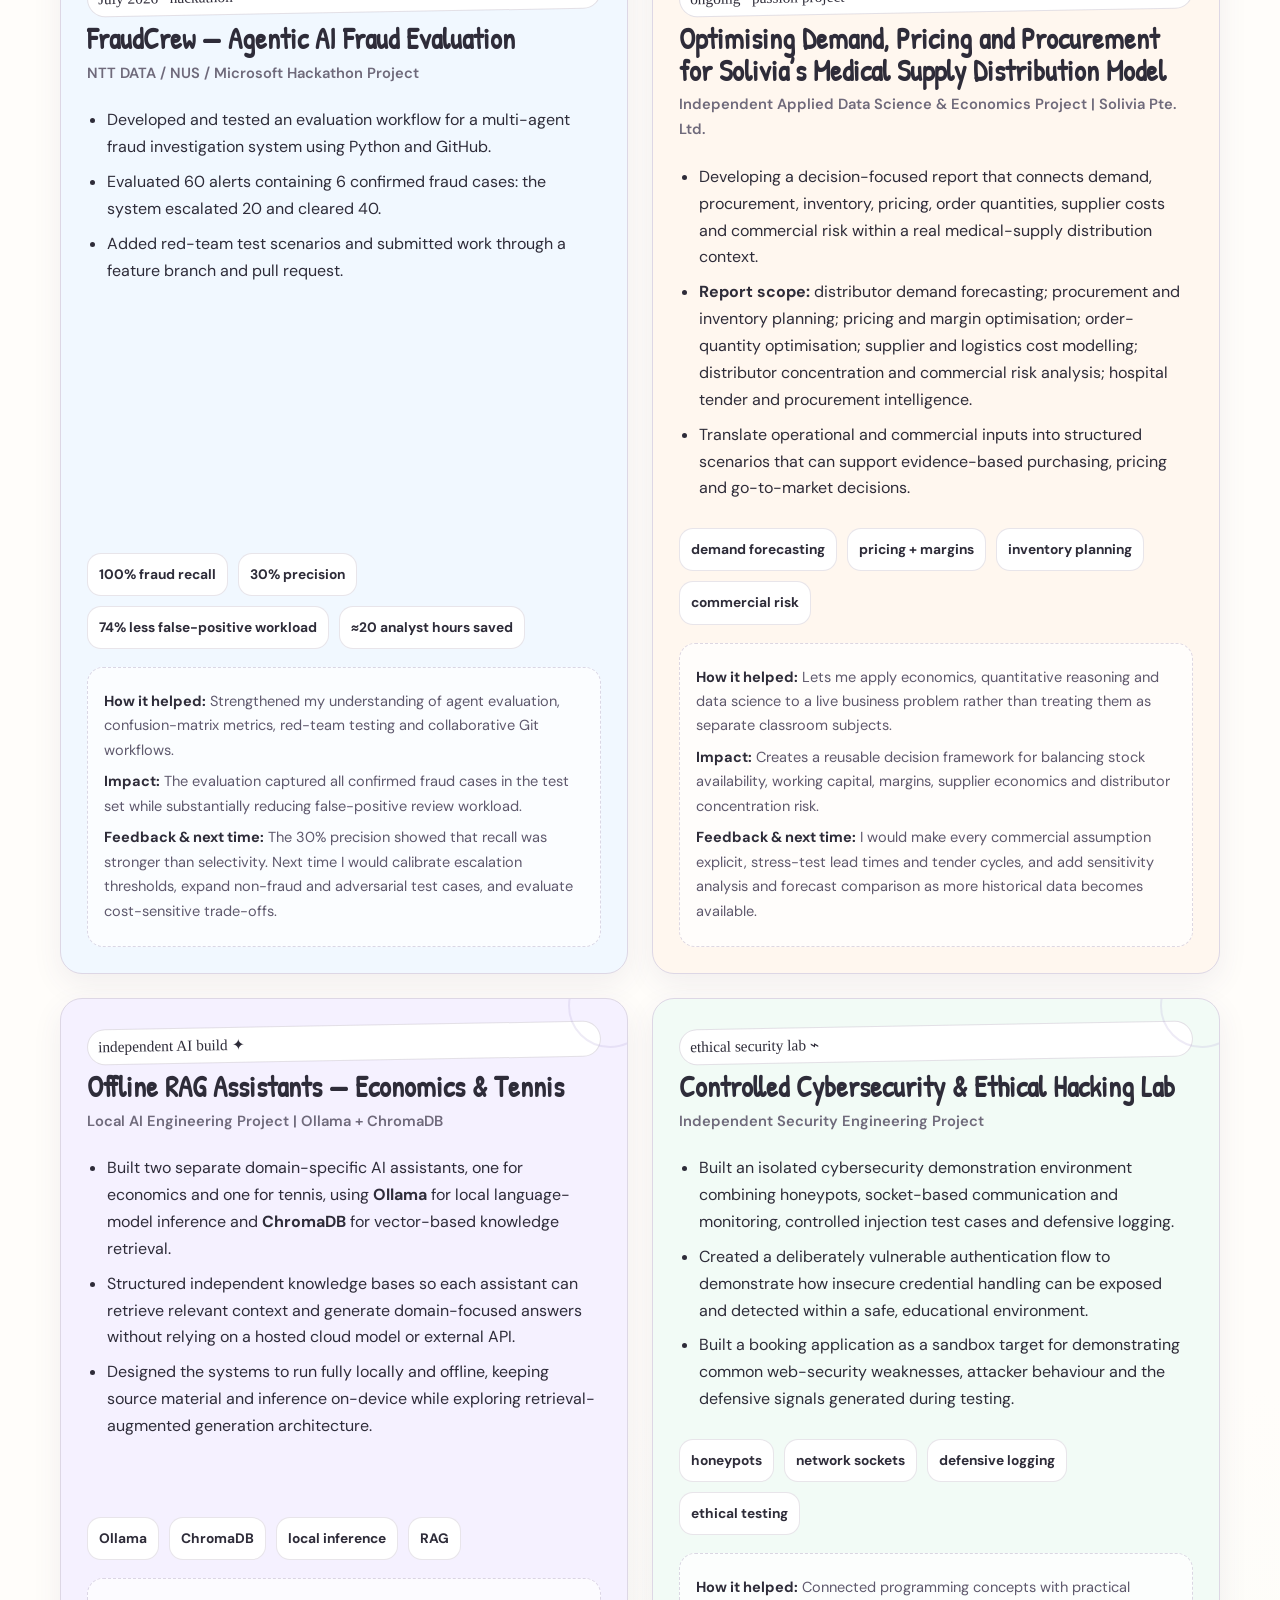
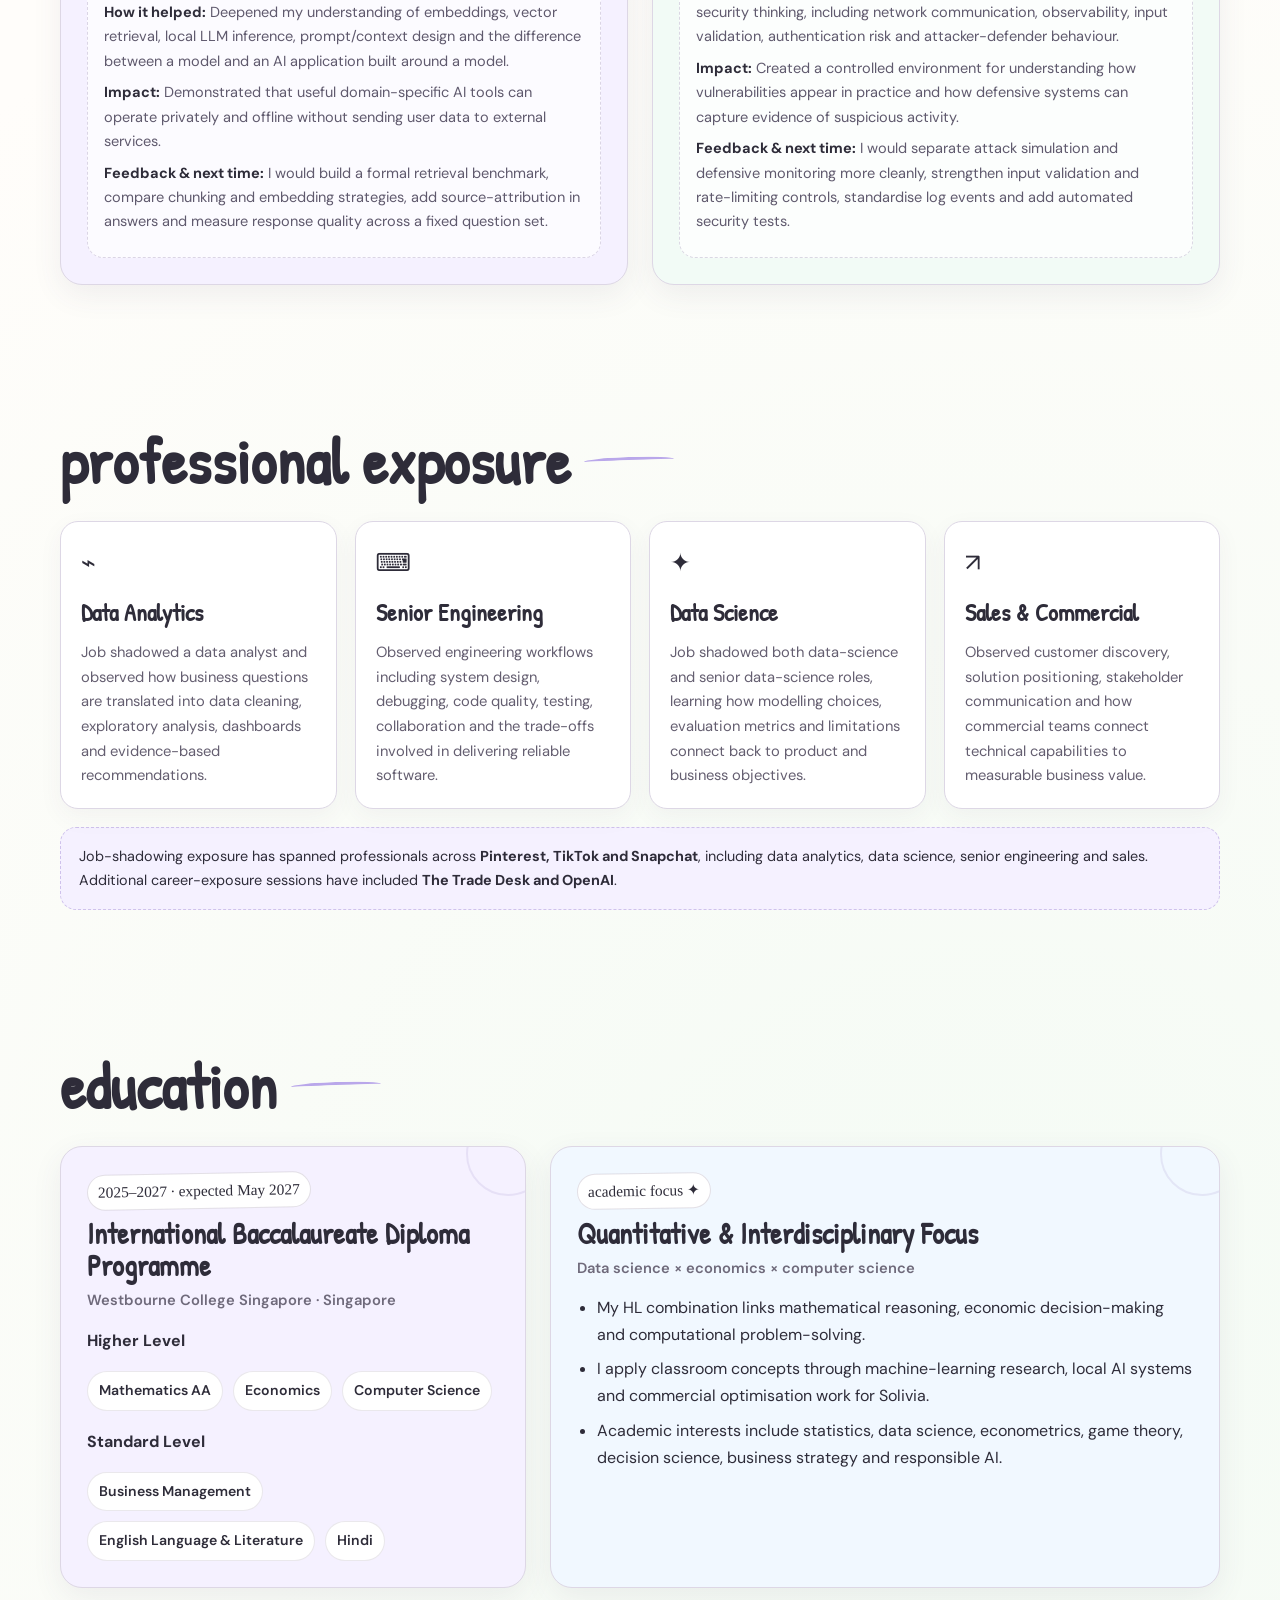
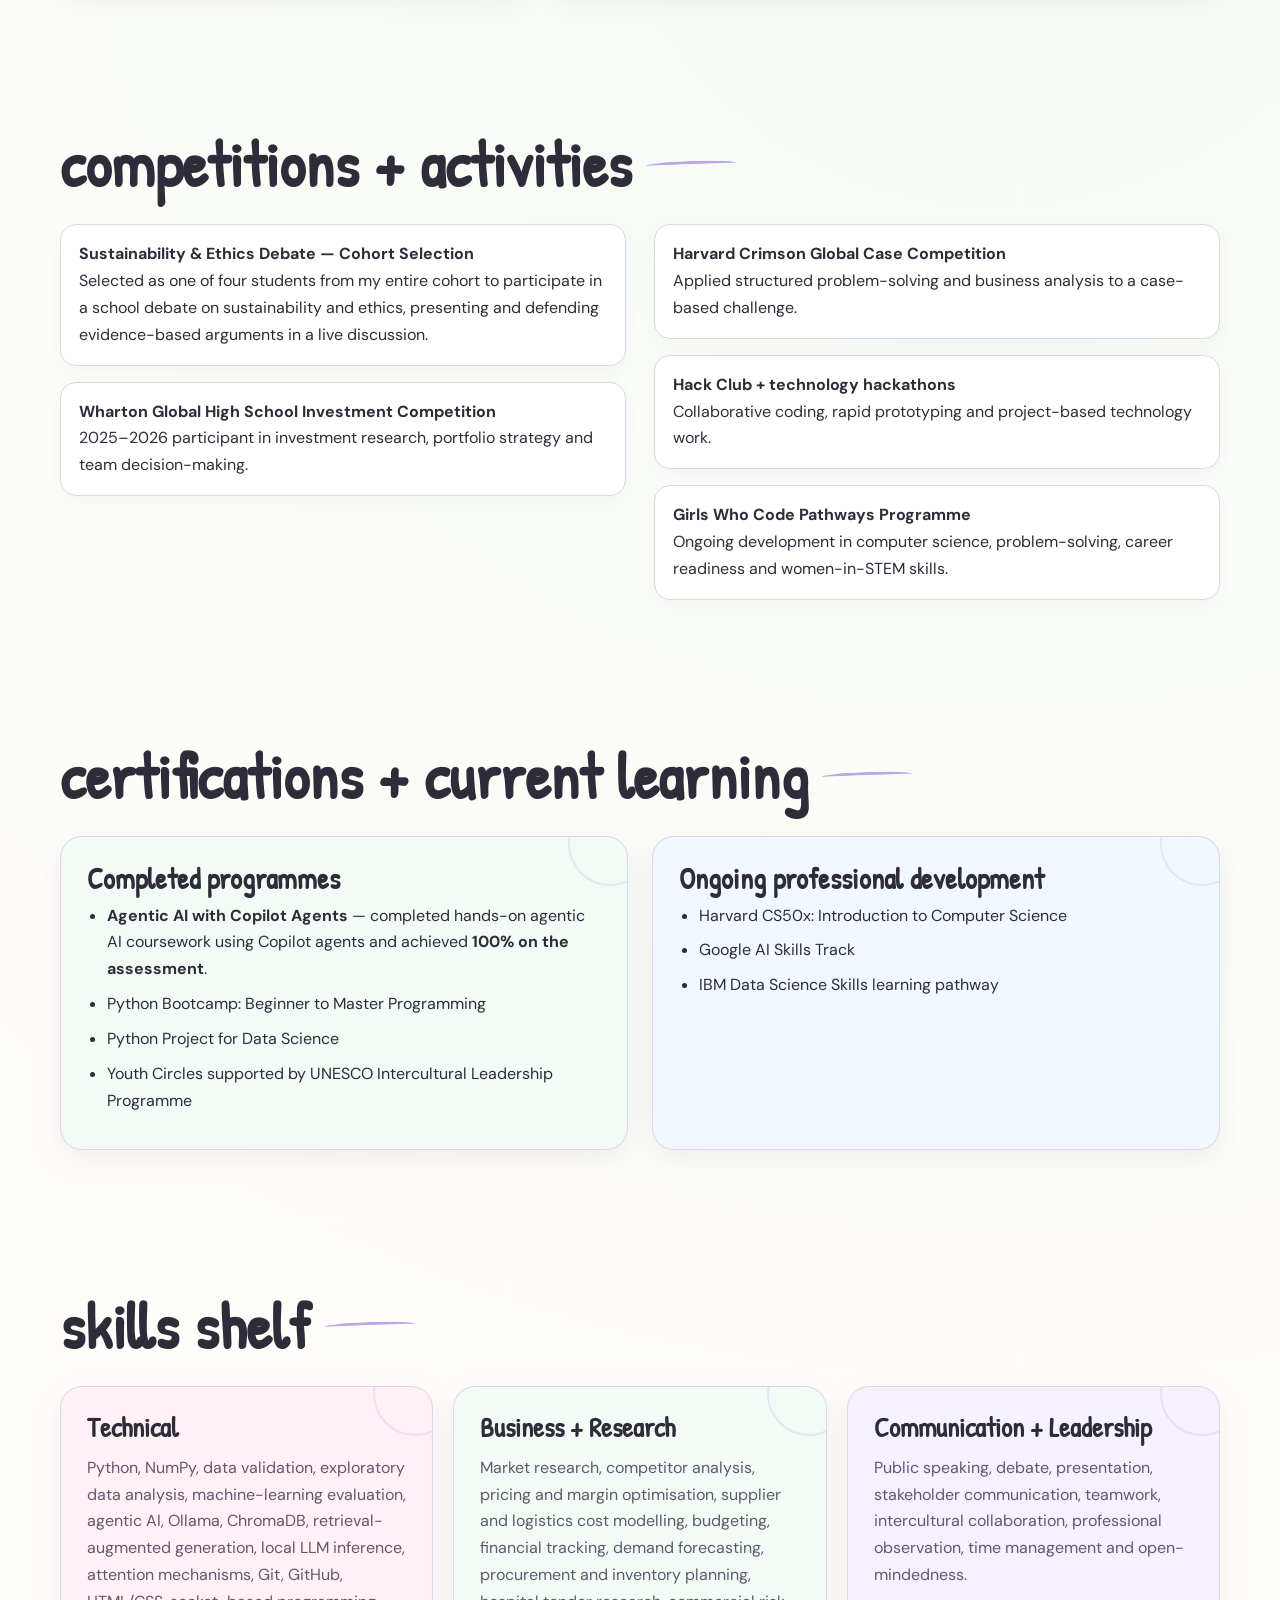
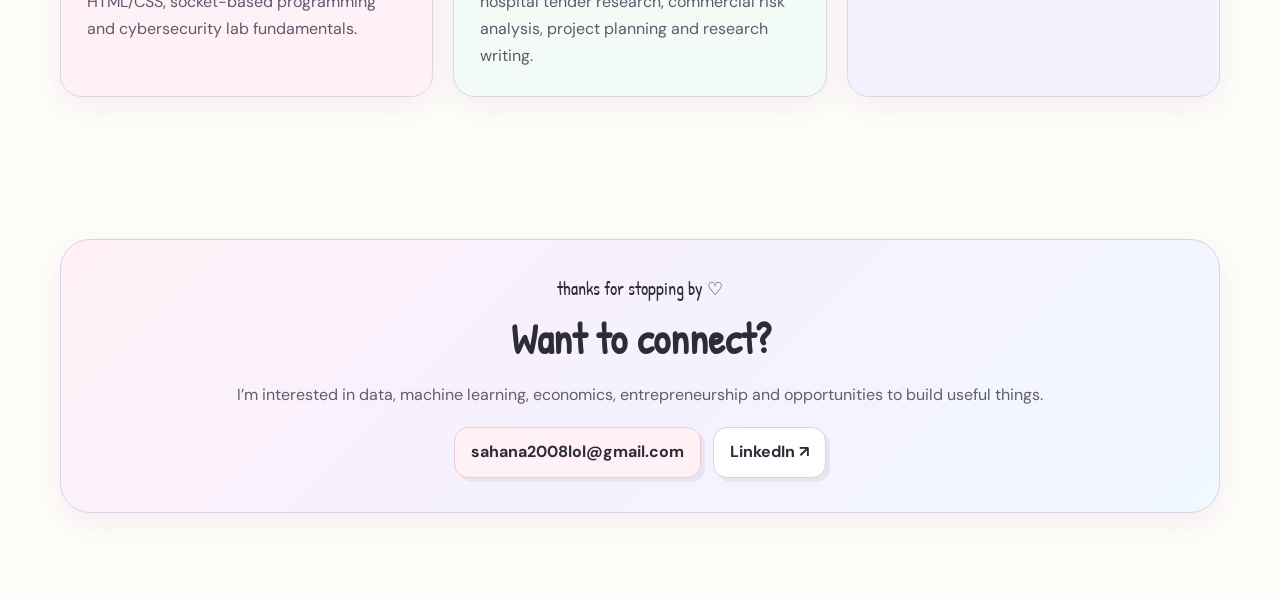
==== commit 840c5901: "Rename index(2).html to index.html" ====
--- a/index.html
+++ b/index.html
@@ -3,7 +3,7 @@
 <head>
   <meta charset="UTF-8" />
   <meta name="viewport" content="width=device-width, initial-scale=1.0" />
-  <meta name="description" content="Sahana Sharma — IBDP student, Data Science, Economics & Entrepreneurship, Machine Learning & AI Researcher." />
+  <meta name="description" content="Sahana Sharma — IBDP student exploring Data Science, Economics, AI, entrepreneurship and applied research." />
   <title>Sahana Sharma | Portfolio</title>
 
   <link rel="preconnect" href="https://fonts.googleapis.com">
@@ -44,6 +44,13 @@
     }
 
     a{color:inherit;}
+    .inline-link{
+      font-weight:700;
+      text-decoration:underline;
+      text-decoration-thickness:1.5px;
+      text-underline-offset:3px;
+    }
+    .inline-link:hover{color:#6e55a8;}
     .chalk{font-family:"Patrick Hand","Chalkboard SE","Comic Sans MS",cursive;}
     .doodle{font-family:"Schoolbell","Patrick Hand",cursive;}
 
@@ -346,6 +353,18 @@
       font-size:.86rem;
       font-weight:700;
     }
+
+    .project-reflection{
+      margin-top:18px;
+      padding:15px 16px;
+      border-radius:16px;
+      background:rgba(255,255,255,.72);
+      border:1px dashed rgba(112,91,145,.24);
+      font-size:.91rem;
+      color:#5f596d;
+    }
+    .project-reflection p{margin:7px 0;}
+    .project-reflection strong{color:var(--ink);}
 
     .exposure-grid{
       display:grid;
@@ -502,7 +521,7 @@
       <div>
         <div class="eyebrow">hello internet ☺ welcome to my website!</div>
         <h1>Sahana<br>Sharma</h1>
-        <p class="hero-sub">IBDP Student | Aspiring Data Scientist & Economist | Youth circles founding comittee member | Solivia Pte Ltd Co-Founder| AI World Models Researcher</p>
+        <p class="hero-sub">IBDP Student | Aspiring Data Scientist & Economist | Youth Circles Founding Committee Member | Solivia Pte. Ltd. Co-Founder | AI World Models Researcher</p>
         <p class="hero-copy">
           I enjoy projects that combine data, technology and business; from machine-learning research
           and hackathon projects to startup operations, market research and web design.
@@ -528,10 +547,12 @@
       <div class="profile-box">
         I’m an IB Diploma student combining <strong>data science and economics</strong> through hands-on
         research, startup operations and technology projects. I’m a Co-Founder of <strong>Solivia Pte. Ltd.</strong>, where
-        I built the company website (https://solivia.life/), conduct market and commercial research, and support financial management. I’m also a
+        I built the company website
+        <a class="inline-link" href="https://solivia.life/" target="_blank" rel="noopener">https://solivia.life/</a>,
+        conduct market and commercial research, and support financial management. I’m also a
         Machine Learning & AI Researcher with <strong>Algoverse</strong>, with experience in Python-based model evaluation,
         data validation, Git/GitHub workflows and communicating technical findings. My recent professional exposure includes
-        job shadowing senior data analysts, software engineers, data scientists and sales leaders at snapchat and pinterest.
+        job shadowing data, engineering and commercial professionals across <strong>Pinterest, TikTok and Snapchat</strong>.
       </div>
     </section>
 
@@ -547,7 +568,7 @@
             <div class="meta">Singapore · Healthcare and medical-device startup</div>
             <ul>
               <li>Joined at inception and help build the operating foundation of a Singapore B2B startup serving healthcare distributors, hospitals and clinics.</li>
-              <li>Designed and launched <strong>solivia.life</strong>, structuring brand, company and product information for external stakeholders.</li>
+              <li>Designed and launched <a class="inline-link" href="https://solivia.life/" target="_blank" rel="noopener">solivia.life ↗</a>, structuring brand, company and product information for external stakeholders.</li>
               <li>Conduct market sizing, competitor and pricing research, hospital procurement and tender analysis, and regional market research across Southeast Asia and Australia/New Zealand.</li>
               <li>Support financial management through expense tracking, price and margin analysis, supplier/order cost modelling, budgeting and commercial scenario planning.</li>
               <li>Contribute to supply-chain research, demand forecasting and business planning for sterile surgical packs, consumables, PPE, drapes and gowns.</li>
@@ -570,13 +591,27 @@
         </div>
 
         <div class="timeline-item">
+          <div class="time">2026 · 1 week</div>
+          <article class="card sky">
+            <span class="mini-label">data operations ✦</span>
+            <h3>Data Operations & Information Governance Intern | B9 Clementi</h3>
+            <div class="meta">One-week work experience</div>
+            <ul>
+              <li>Digitised, scanned and systematically organised confidential records, applying consistent file naming and indexing to improve document retrievability.</li>
+              <li>Handled sensitive information carefully while maintaining clear, accurate organisation across physical and digital records.</li>
+              <li>Gained practical exposure to information governance, data accuracy, confidentiality and the operational discipline required for reliable records management.</li>
+            </ul>
+          </article>
+        </div>
+
+        <div class="timeline-item">
           <div class="time">2025 — 2026</div>
           <article class="card mint">
             <span class="mini-label">people + ideas ☀</span>
             <h3>Partnership Lead | Youth Circles</h3>
             <div class="meta">UNESCO-supported Intercultural Leadership Programme</div>
             <ul>
-              <li>Commitee leader in intercultural leadership activities and youth discussions focused on collaboration, open-mindedness and constructive dialogue.</li>
+              <li>Committee leader in intercultural leadership activities and youth discussions focused on collaboration, open-mindedness and constructive dialogue.</li>
               <li>Supported group communication and youth engagement while developing public-speaking, facilitation and leadership skills.</li>
             </ul>
           </article>
@@ -587,6 +622,7 @@
     <section id="projects">
       <div class="section-title"><h2>selected projects</h2><div class="scribble"></div></div>
       <div class="projects">
+
         <article class="card sky project-card">
           <span class="mini-label">July 2026 · hackathon</span>
           <h3>FraudCrew — Agentic AI Fraud Evaluation</h3>
@@ -602,23 +638,79 @@
             <span class="stat">74% less false-positive workload</span>
             <span class="stat">≈20 analyst hours saved</span>
           </div>
+          <div class="project-reflection">
+            <p><strong>How it helped:</strong> Strengthened my understanding of agent evaluation, confusion-matrix metrics, red-team testing and collaborative Git workflows.</p>
+            <p><strong>Impact:</strong> The evaluation captured all confirmed fraud cases in the test set while substantially reducing false-positive review workload.</p>
+            <p><strong>Feedback & next time:</strong> The 30% precision showed that recall was stronger than selectivity. Next time I would calibrate escalation thresholds, expand non-fraud and adversarial test cases, and evaluate cost-sensitive trade-offs.</p>
+          </div>
         </article>
 
         <article class="card peach project-card">
           <span class="mini-label">ongoing · passion project</span>
-          <h3>Educational Mathematics Game</h3>
-          <div class="meta">Independent Project</div>
+          <h3>Optimising Demand, Pricing and Procurement for Solivia’s Medical Supply Distribution Model</h3>
+          <div class="meta">Independent Applied Data Science & Economics Project | Solivia Pte. Ltd.</div>
           <ul>
-            <li>Developing a game-based website that helps children aged 6–14 in children's homes practise and strengthen mathematics skills.</li>
-            <li>Define learner needs, learning objectives, game mechanics and accessible content.</li>
-            <li>Manage project milestones and development priorities while iterating the website experience.</li>
+            <li>Developing a decision-focused report that connects demand, procurement, inventory, pricing, order quantities, supplier costs and commercial risk within a real medical-supply distribution context.</li>
+            <li><strong>Report scope:</strong> distributor demand forecasting; procurement and inventory planning; pricing and margin optimisation; order-quantity optimisation; supplier and logistics cost modelling; distributor concentration and commercial risk analysis; hospital tender and procurement intelligence.</li>
+            <li>Translate operational and commercial inputs into structured scenarios that can support evidence-based purchasing, pricing and go-to-market decisions.</li>
           </ul>
           <div class="numbers">
-            <span class="stat">web development</span>
-            <span class="stat">learning design</span>
-            <span class="stat">game mechanics</span>
-          </div>
-        </article>
+            <span class="stat">demand forecasting</span>
+            <span class="stat">pricing + margins</span>
+            <span class="stat">inventory planning</span>
+            <span class="stat">commercial risk</span>
+          </div>
+          <div class="project-reflection">
+            <p><strong>How it helped:</strong> Lets me apply economics, quantitative reasoning and data science to a live business problem rather than treating them as separate classroom subjects.</p>
+            <p><strong>Impact:</strong> Creates a reusable decision framework for balancing stock availability, working capital, margins, supplier economics and distributor concentration risk.</p>
+            <p><strong>Feedback & next time:</strong> I would make every commercial assumption explicit, stress-test lead times and tender cycles, and add sensitivity analysis and forecast comparison as more historical data becomes available.</p>
+          </div>
+        </article>
+
+        <article class="card lav project-card">
+          <span class="mini-label">independent AI build ✦</span>
+          <h3>Offline RAG Assistants — Economics & Tennis</h3>
+          <div class="meta">Local AI Engineering Project | Ollama + ChromaDB</div>
+          <ul>
+            <li>Built two separate domain-specific AI assistants, one for economics and one for tennis, using <strong>Ollama</strong> for local language-model inference and <strong>ChromaDB</strong> for vector-based knowledge retrieval.</li>
+            <li>Structured independent knowledge bases so each assistant can retrieve relevant context and generate domain-focused answers without relying on a hosted cloud model or external API.</li>
+            <li>Designed the systems to run fully locally and offline, keeping source material and inference on-device while exploring retrieval-augmented generation architecture.</li>
+          </ul>
+          <div class="numbers">
+            <span class="stat">Ollama</span>
+            <span class="stat">ChromaDB</span>
+            <span class="stat">local inference</span>
+            <span class="stat">RAG</span>
+          </div>
+          <div class="project-reflection">
+            <p><strong>How it helped:</strong> Deepened my understanding of embeddings, vector retrieval, local LLM inference, prompt/context design and the difference between a model and an AI application built around a model.</p>
+            <p><strong>Impact:</strong> Demonstrated that useful domain-specific AI tools can operate privately and offline without sending user data to external services.</p>
+            <p><strong>Feedback & next time:</strong> I would build a formal retrieval benchmark, compare chunking and embedding strategies, add source-attribution in answers and measure response quality across a fixed question set.</p>
+          </div>
+        </article>
+
+        <article class="card mint project-card">
+          <span class="mini-label">ethical security lab ⌁</span>
+          <h3>Controlled Cybersecurity & Ethical Hacking Lab</h3>
+          <div class="meta">Independent Security Engineering Project</div>
+          <ul>
+            <li>Built an isolated cybersecurity demonstration environment combining honeypots, socket-based communication and monitoring, controlled injection test cases and defensive logging.</li>
+            <li>Created a deliberately vulnerable authentication flow to demonstrate how insecure credential handling can be exposed and detected within a safe, educational environment.</li>
+            <li>Built a booking application as a sandbox target for demonstrating common web-security weaknesses, attacker behaviour and the defensive signals generated during testing.</li>
+          </ul>
+          <div class="numbers">
+            <span class="stat">honeypots</span>
+            <span class="stat">network sockets</span>
+            <span class="stat">defensive logging</span>
+            <span class="stat">ethical testing</span>
+          </div>
+          <div class="project-reflection">
+            <p><strong>How it helped:</strong> Connected programming concepts with practical security thinking, including network communication, observability, input validation, authentication risk and attacker-defender behaviour.</p>
+            <p><strong>Impact:</strong> Created a controlled environment for understanding how vulnerabilities appear in practice and how defensive systems can capture evidence of suspicious activity.</p>
+            <p><strong>Feedback & next time:</strong> I would separate attack simulation and defensive monitoring more cleanly, strengthen input validation and rate-limiting controls, standardise log events and add automated security tests.</p>
+          </div>
+        </article>
+
       </div>
     </section>
 
@@ -627,27 +719,27 @@
       <div class="exposure-grid">
         <article class="exposure">
           <span class="icon">⌁</span>
-          <h3>Data Analysts</h3>
-          <p>Problem definition, data cleaning, exploratory analysis, dashboarding and communicating evidence-based insights.</p>
+          <h3>Data Analytics</h3>
+          <p>Job shadowed a data analyst and observed how business questions are translated into data cleaning, exploratory analysis, dashboards and evidence-based recommendations.</p>
         </article>
         <article class="exposure">
           <span class="icon">⌨</span>
-          <h3>Software Engineers</h3>
-          <p>Development workflows, code review, testing, system design, debugging and cross-functional delivery.</p>
+          <h3>Senior Engineering</h3>
+          <p>Observed engineering workflows including system design, debugging, code quality, testing, collaboration and the trade-offs involved in delivering reliable software.</p>
         </article>
         <article class="exposure">
           <span class="icon">✦</span>
-          <h3>Data Scientists</h3>
-          <p>Translating business questions into modelling problems, feature selection, evaluation metrics and model limitations.</p>
+          <h3>Data Science</h3>
+          <p>Job shadowed both data-science and senior data-science roles, learning how modelling choices, evaluation metrics and limitations connect back to product and business objectives.</p>
         </article>
         <article class="exposure">
           <span class="icon">↗</span>
-          <h3>Sales Leaders</h3>
-          <p>Customer discovery, pipeline management, solution positioning, stakeholder communication and business value.</p>
+          <h3>Sales & Commercial</h3>
+          <p>Observed customer discovery, solution positioning, stakeholder communication and how commercial teams connect technical capabilities to measurable business value.</p>
         </article>
       </div>
       <div class="exposure-foot">
-        Career-exposure activities have included programmes or sessions associated with <strong>Pinterest, Snapchat, The Trade Desk and OpenAI.</strong>
+        Job-shadowing exposure has spanned professionals across <strong>Pinterest, TikTok and Snapchat</strong>, including data analytics, data science, senior engineering and sales. Additional career-exposure sessions have included <strong>The Trade Desk and OpenAI</strong>.
       </div>
     </section>
 
@@ -655,7 +747,7 @@
       <div class="section-title"><h2>education</h2><div class="scribble"></div></div>
       <div class="edu-block">
         <article class="card lav">
-          <span class="mini-label">2026</span>
+          <span class="mini-label">2025–2027 · expected May 2027</span>
           <h3>International Baccalaureate Diploma Programme</h3>
           <div class="meta">Westbourne College Singapore · Singapore</div>
           <p><strong>Higher Level</strong></p>
@@ -670,13 +762,25 @@
             <span class="chip">English Language & Literature</span>
             <span class="chip">Hindi</span>
           </div>
-          <p style="margin-top:18px;">Academic interests include machine learning, economics, game theory, business strategy and applied data analysis.</p>
+        </article>
+
+        <article class="card sky">
+          <span class="mini-label">academic focus ✦</span>
+          <h3>Quantitative & Interdisciplinary Focus</h3>
+          <div class="meta">Data science × economics × computer science</div>
+          <ul>
+            <li>My HL combination links mathematical reasoning, economic decision-making and computational problem-solving.</li>
+            <li>I apply classroom concepts through machine-learning research, local AI systems and commercial optimisation work for Solivia.</li>
+            <li>Academic interests include statistics, data science, econometrics, game theory, decision science, business strategy and responsible AI.</li>
+          </ul>
+        </article>
       </div>
     </section>
 
     <section id="activities">
       <div class="section-title"><h2>competitions + activities</h2><div class="scribble"></div></div>
       <div class="activity-list">
+        <div class="activity"><strong>Sustainability & Ethics Debate — Cohort Selection</strong><br>Selected as one of four students from my entire cohort to participate in a school debate on sustainability and ethics, presenting and defending evidence-based arguments in a live discussion.</div>
         <div class="activity"><strong>Wharton Global High School Investment Competition</strong><br>2025–2026 participant in investment research, portfolio strategy and team decision-making.</div>
         <div class="activity"><strong>Harvard Crimson Global Case Competition</strong><br>Applied structured problem-solving and business analysis to a case-based challenge.</div>
         <div class="activity"><strong>Hack Club + technology hackathons</strong><br>Collaborative coding, rapid prototyping and project-based technology work.</div>
@@ -685,11 +789,12 @@
     </section>
 
     <section id="certifications">
-      <div class="section-title"><h2>learning right now</h2><div class="scribble"></div></div>
+      <div class="section-title"><h2>certifications + current learning</h2><div class="scribble"></div></div>
       <div class="grid-2">
         <article class="card mint">
-          <h3>Certifications + programmes</h3>
+          <h3>Completed programmes</h3>
           <ul>
+            <li><strong>Agentic AI with Copilot Agents</strong> — completed hands-on agentic AI coursework using Copilot agents and achieved <strong>100% on the assessment</strong>.</li>
             <li>Python Bootcamp: Beginner to Master Programming</li>
             <li>Python Project for Data Science</li>
             <li>Youth Circles supported by UNESCO Intercultural Leadership Programme</li>
@@ -711,15 +816,15 @@
       <div class="skills-grid">
         <article class="card pink skill-card">
           <h3>Technical</h3>
-          <p>Python, NumPy, data validation, exploratory data analysis, machine learning evaluation, AI fundamentals, attention mechanisms, Git, GitHub, basic web development and website content management.</p>
+          <p>Python, NumPy, data validation, exploratory data analysis, machine-learning evaluation, agentic AI, Ollama, ChromaDB, retrieval-augmented generation, local LLM inference, attention mechanisms, Git, GitHub, HTML/CSS, socket-based programming and cybersecurity lab fundamentals.</p>
         </article>
         <article class="card mint skill-card">
           <h3>Business + Research</h3>
-          <p>Market research, competitor analysis, pricing analysis, cost modelling, budgeting, financial tracking, demand forecasting, project planning and research writing.</p>
+          <p>Market research, competitor analysis, pricing and margin optimisation, supplier and logistics cost modelling, budgeting, financial tracking, demand forecasting, procurement and inventory planning, hospital tender research, commercial risk analysis, project planning and research writing.</p>
         </article>
         <article class="card lav skill-card">
           <h3>Communication + Leadership</h3>
-          <p>Public speaking, presentation, stakeholder communication, teamwork, intercultural collaboration, time management and open-mindedness.</p>
+          <p>Public speaking, debate, presentation, stakeholder communication, teamwork, intercultural collaboration, professional observation, time management and open-mindedness.</p>
         </article>
       </div>
     </section>
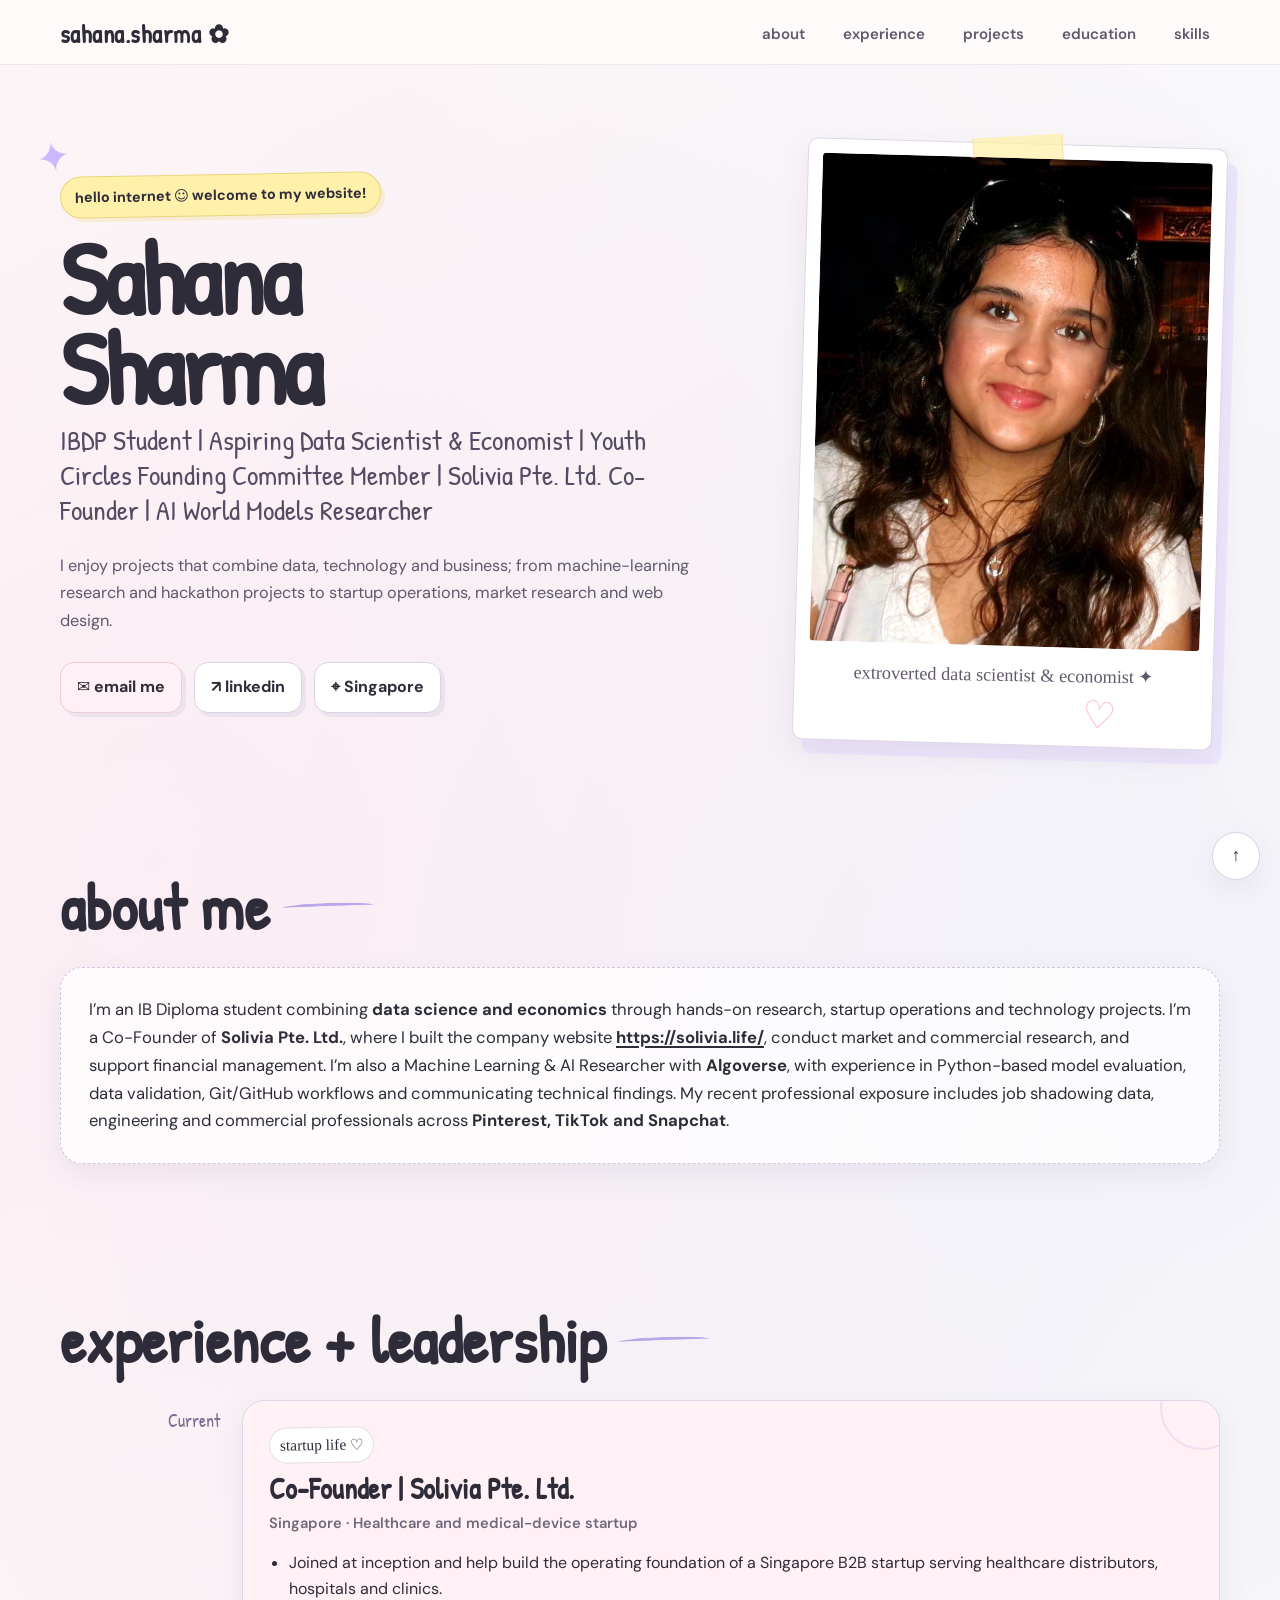
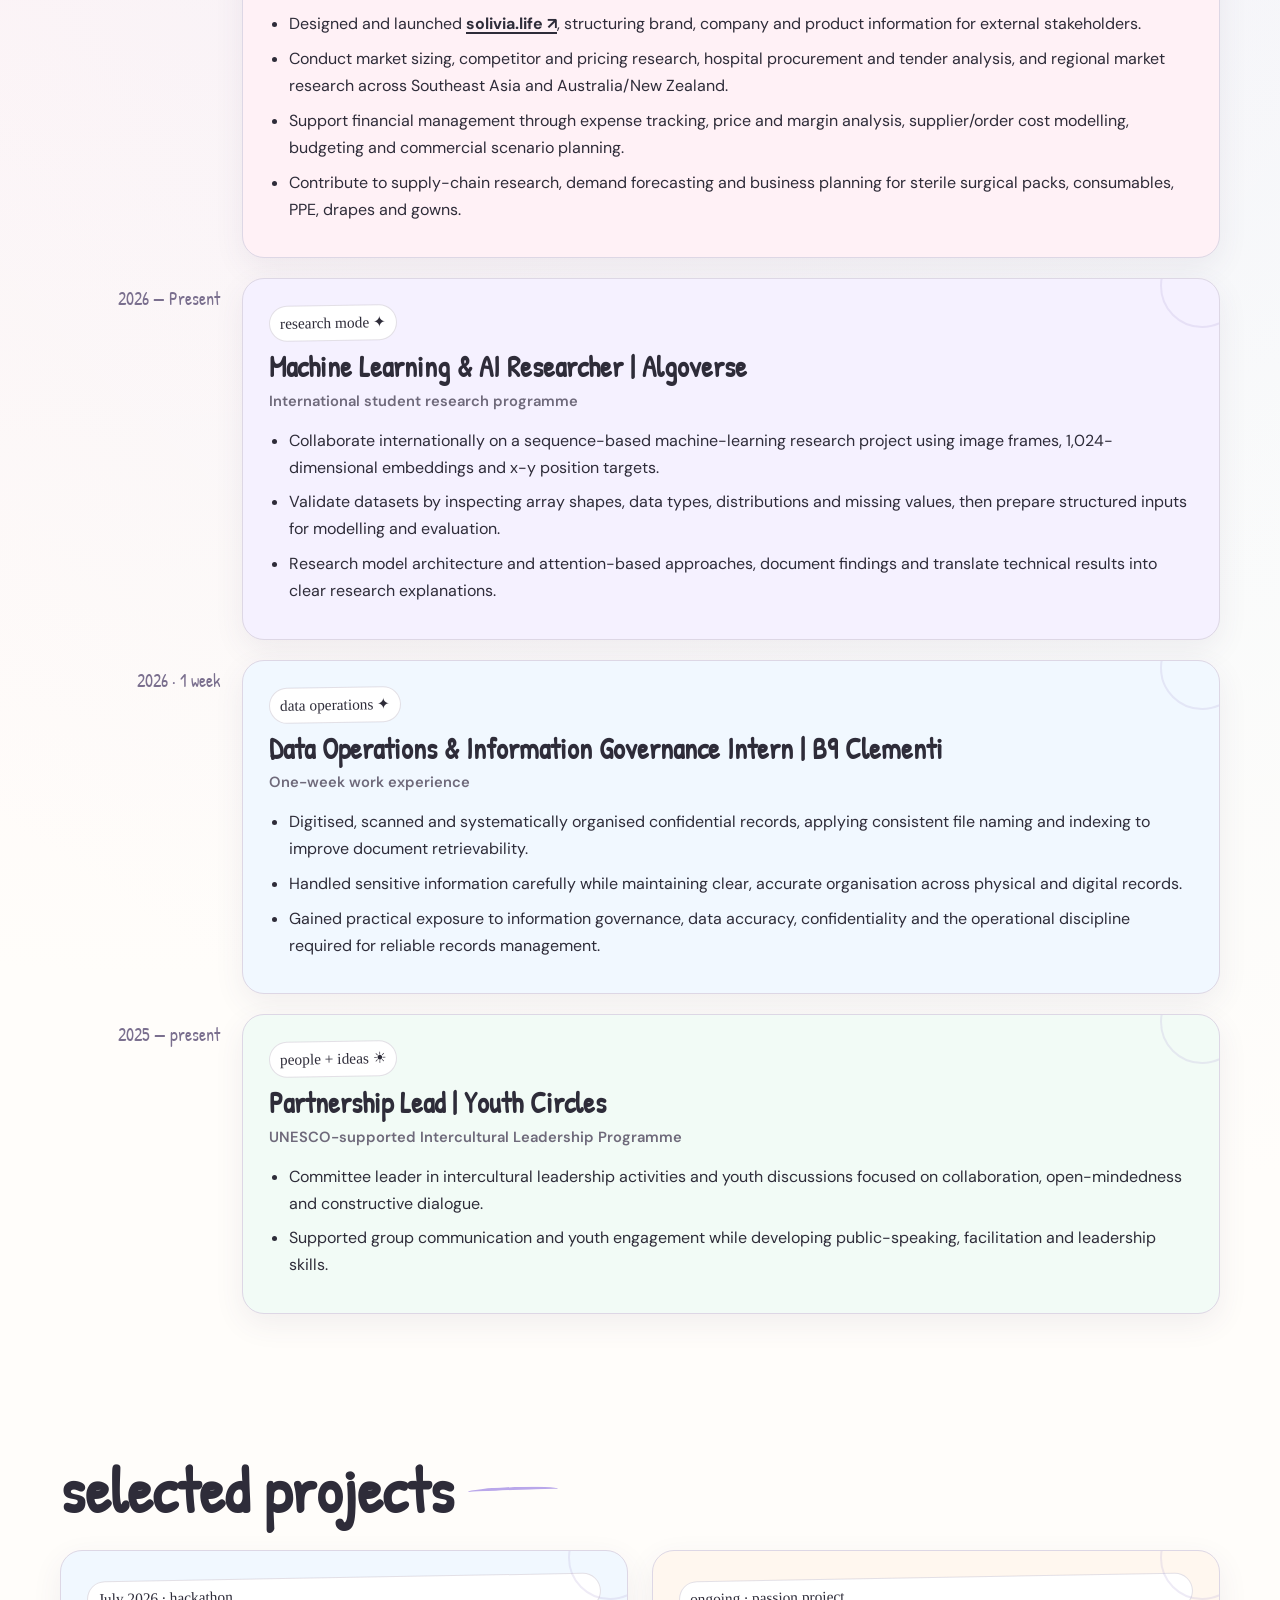
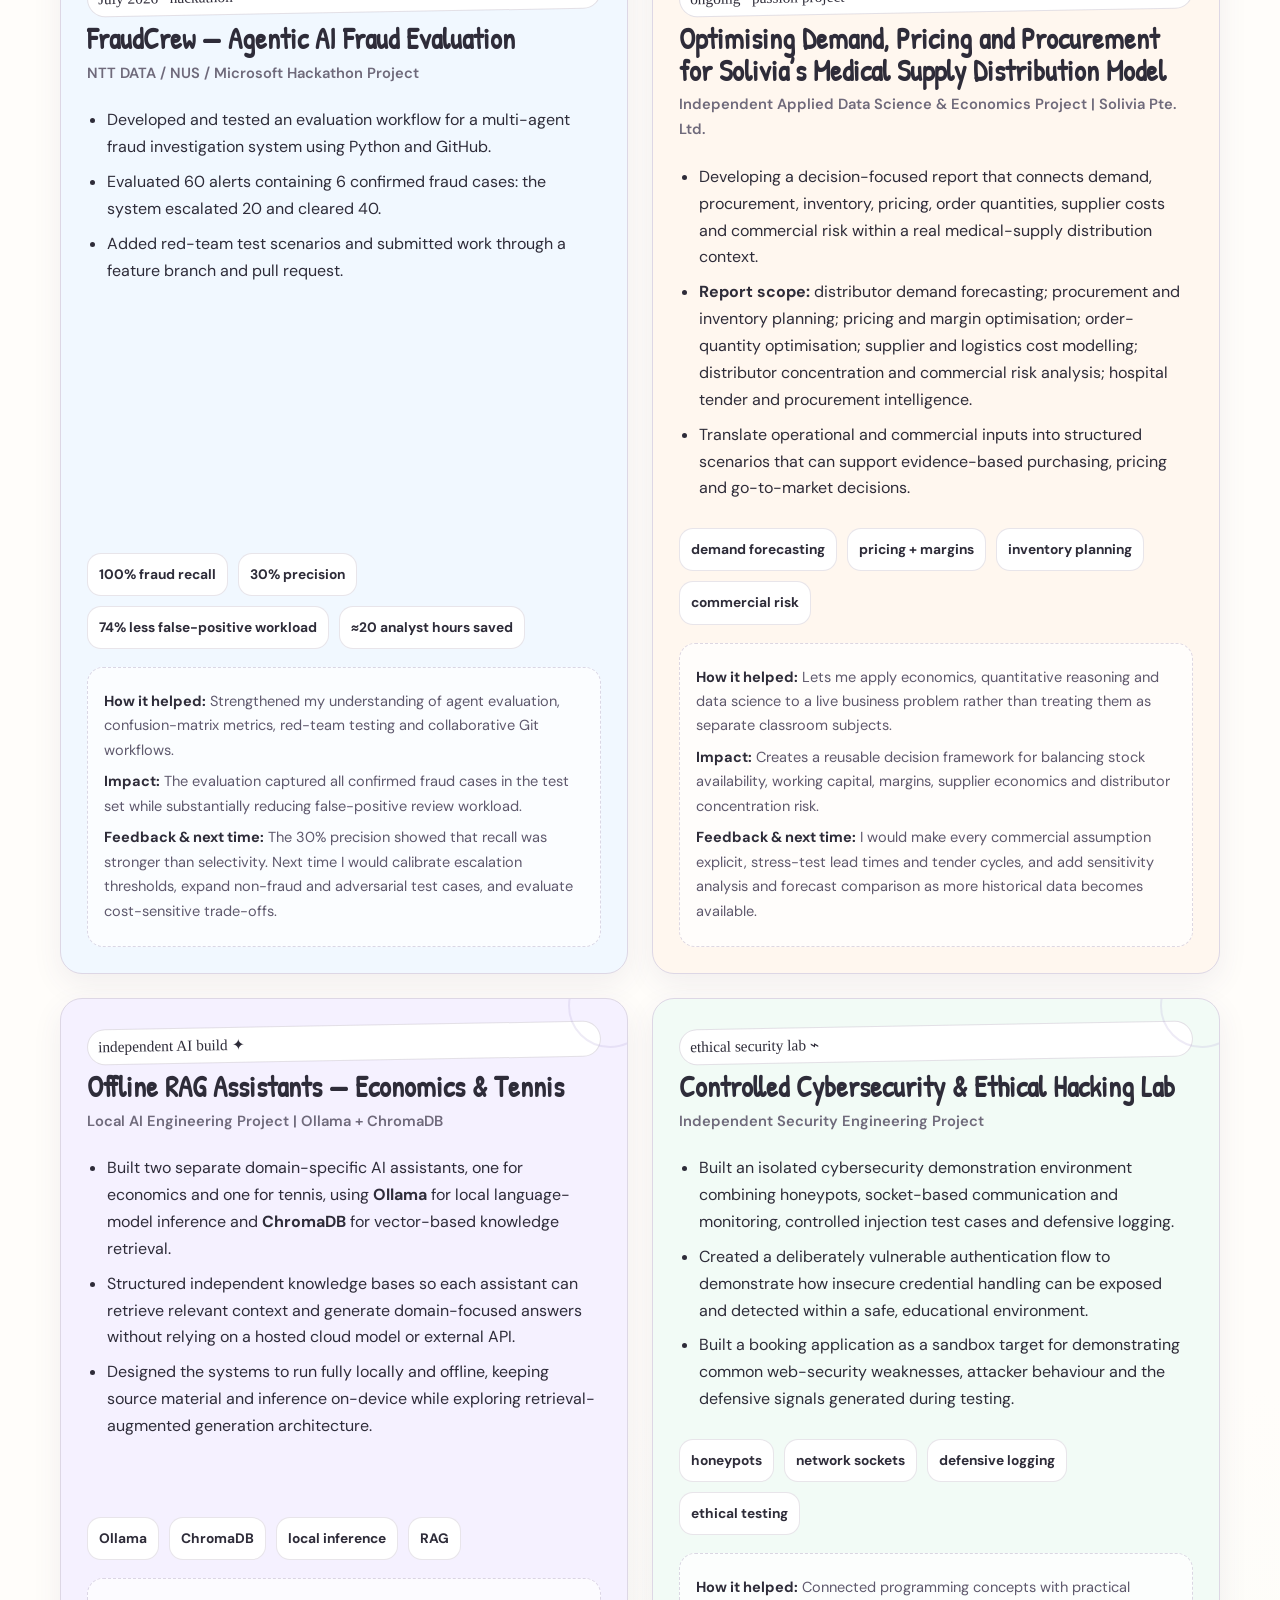
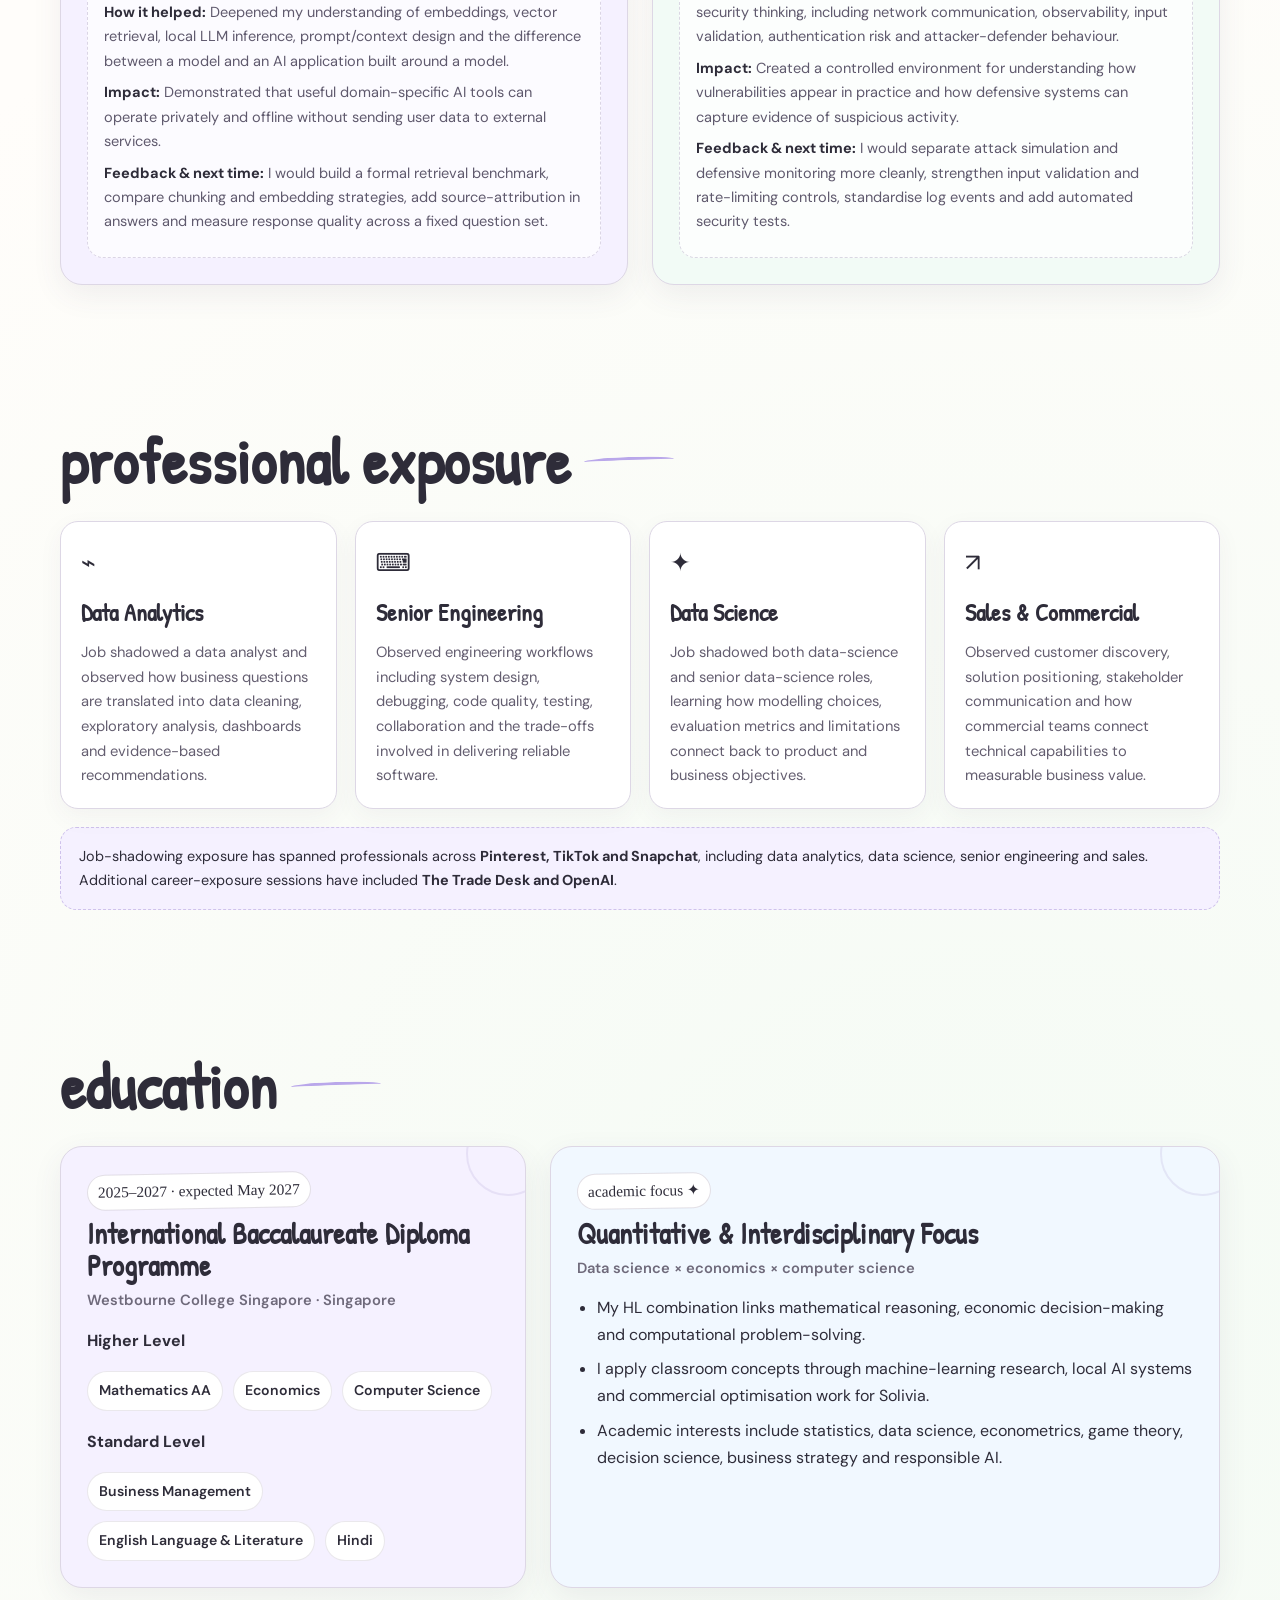
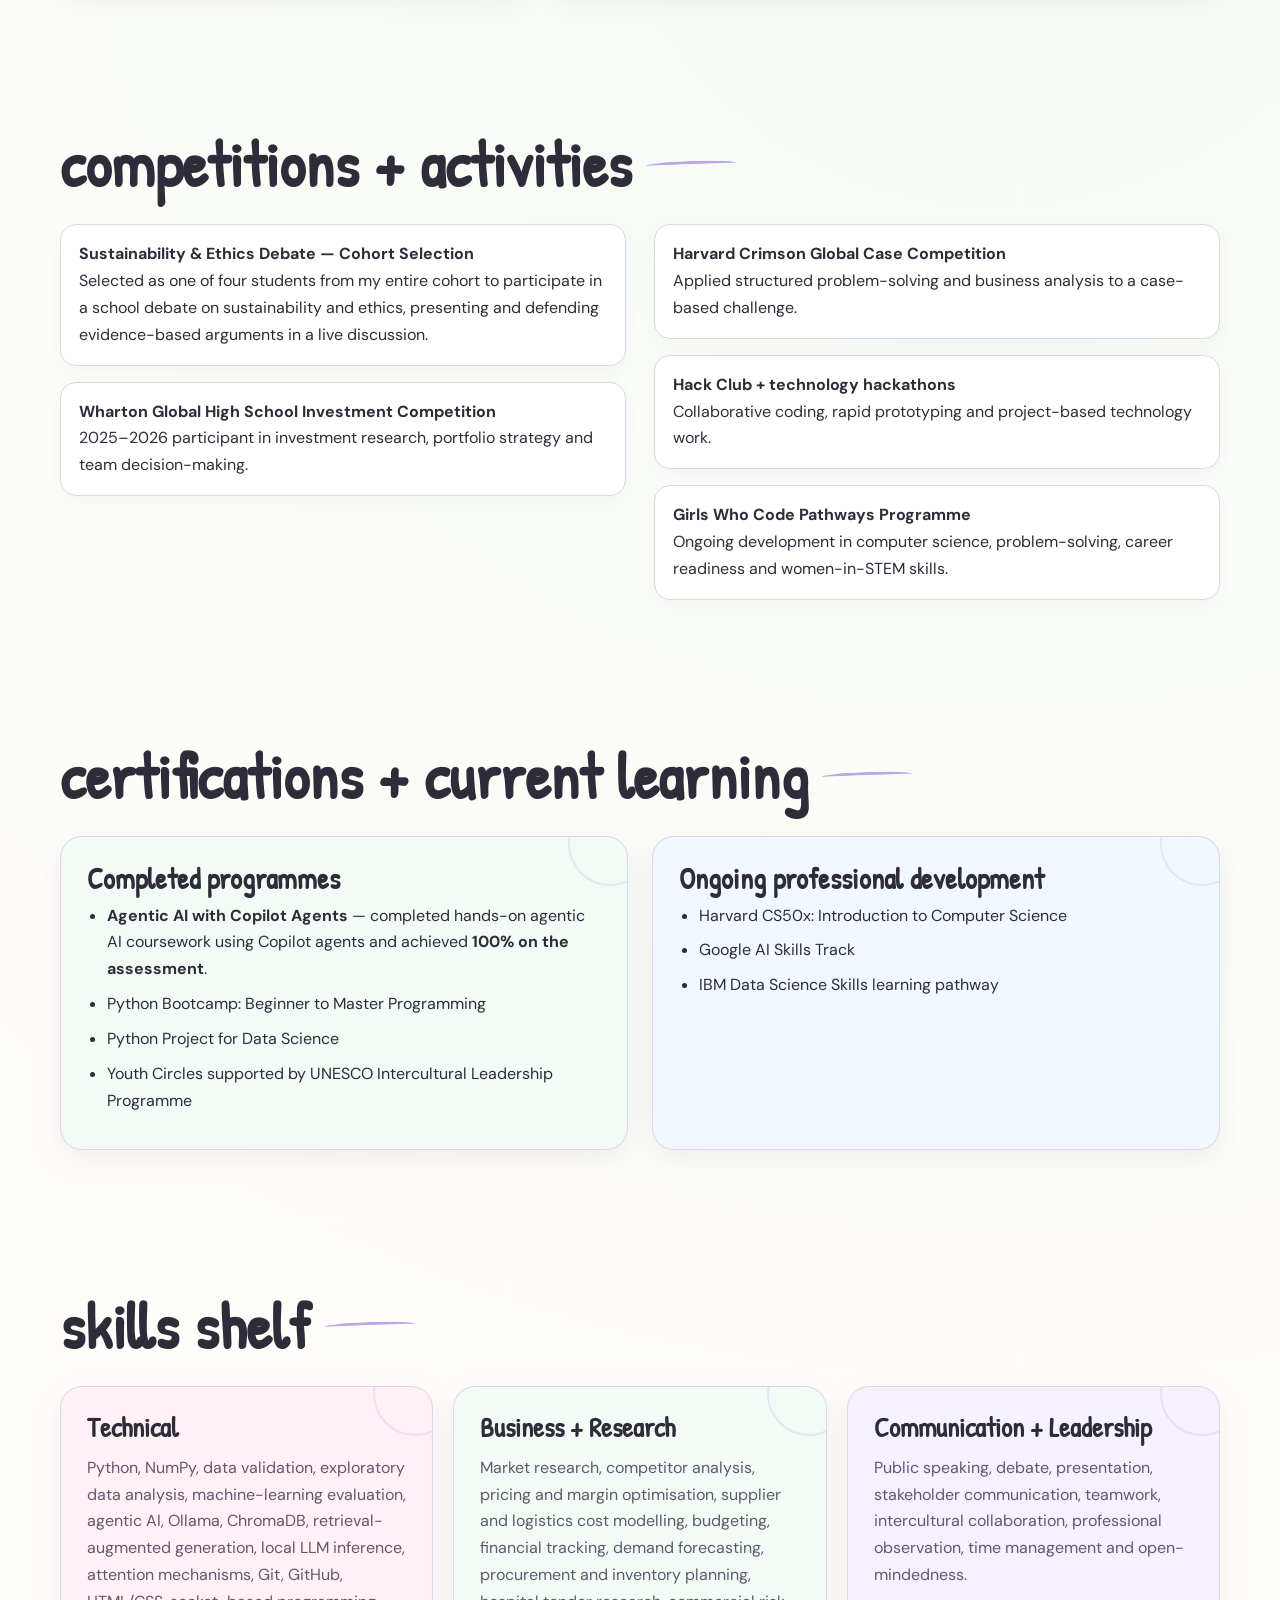
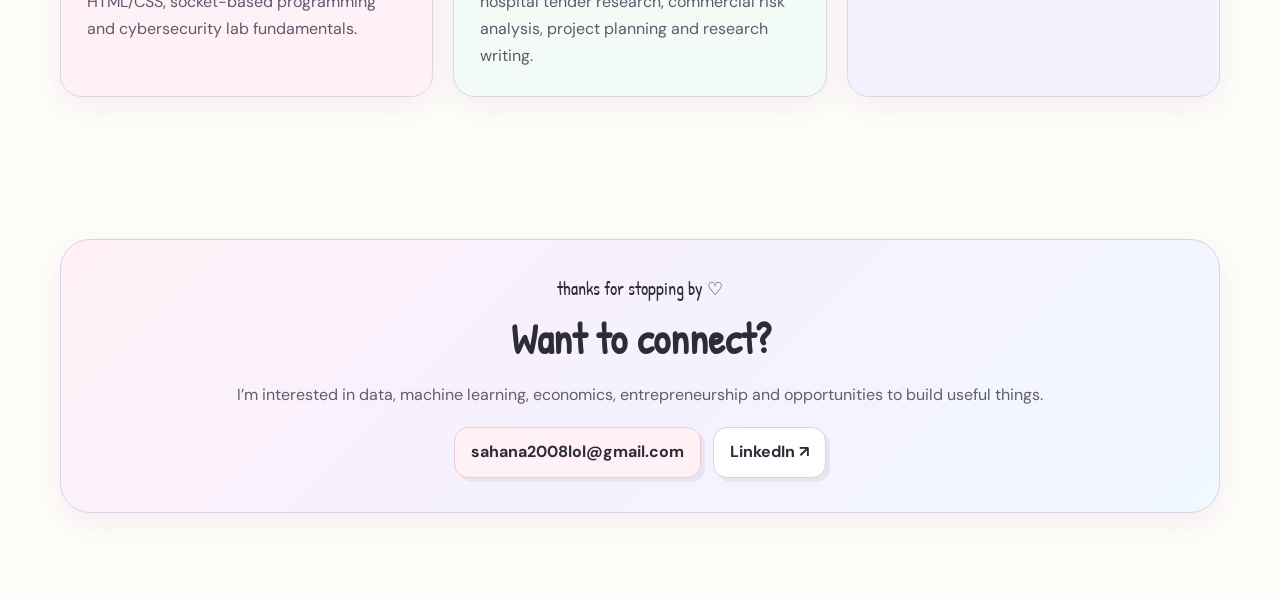
==== commit fce9f0c0: "Update index.html" ====
--- a/index.html
+++ b/index.html
@@ -605,7 +605,7 @@
         </div>
 
         <div class="timeline-item">
-          <div class="time">2025 — 2026</div>
+          <div class="time">2025 — present</div>
           <article class="card mint">
             <span class="mini-label">people + ideas ☀</span>
             <h3>Partnership Lead | Youth Circles</h3>
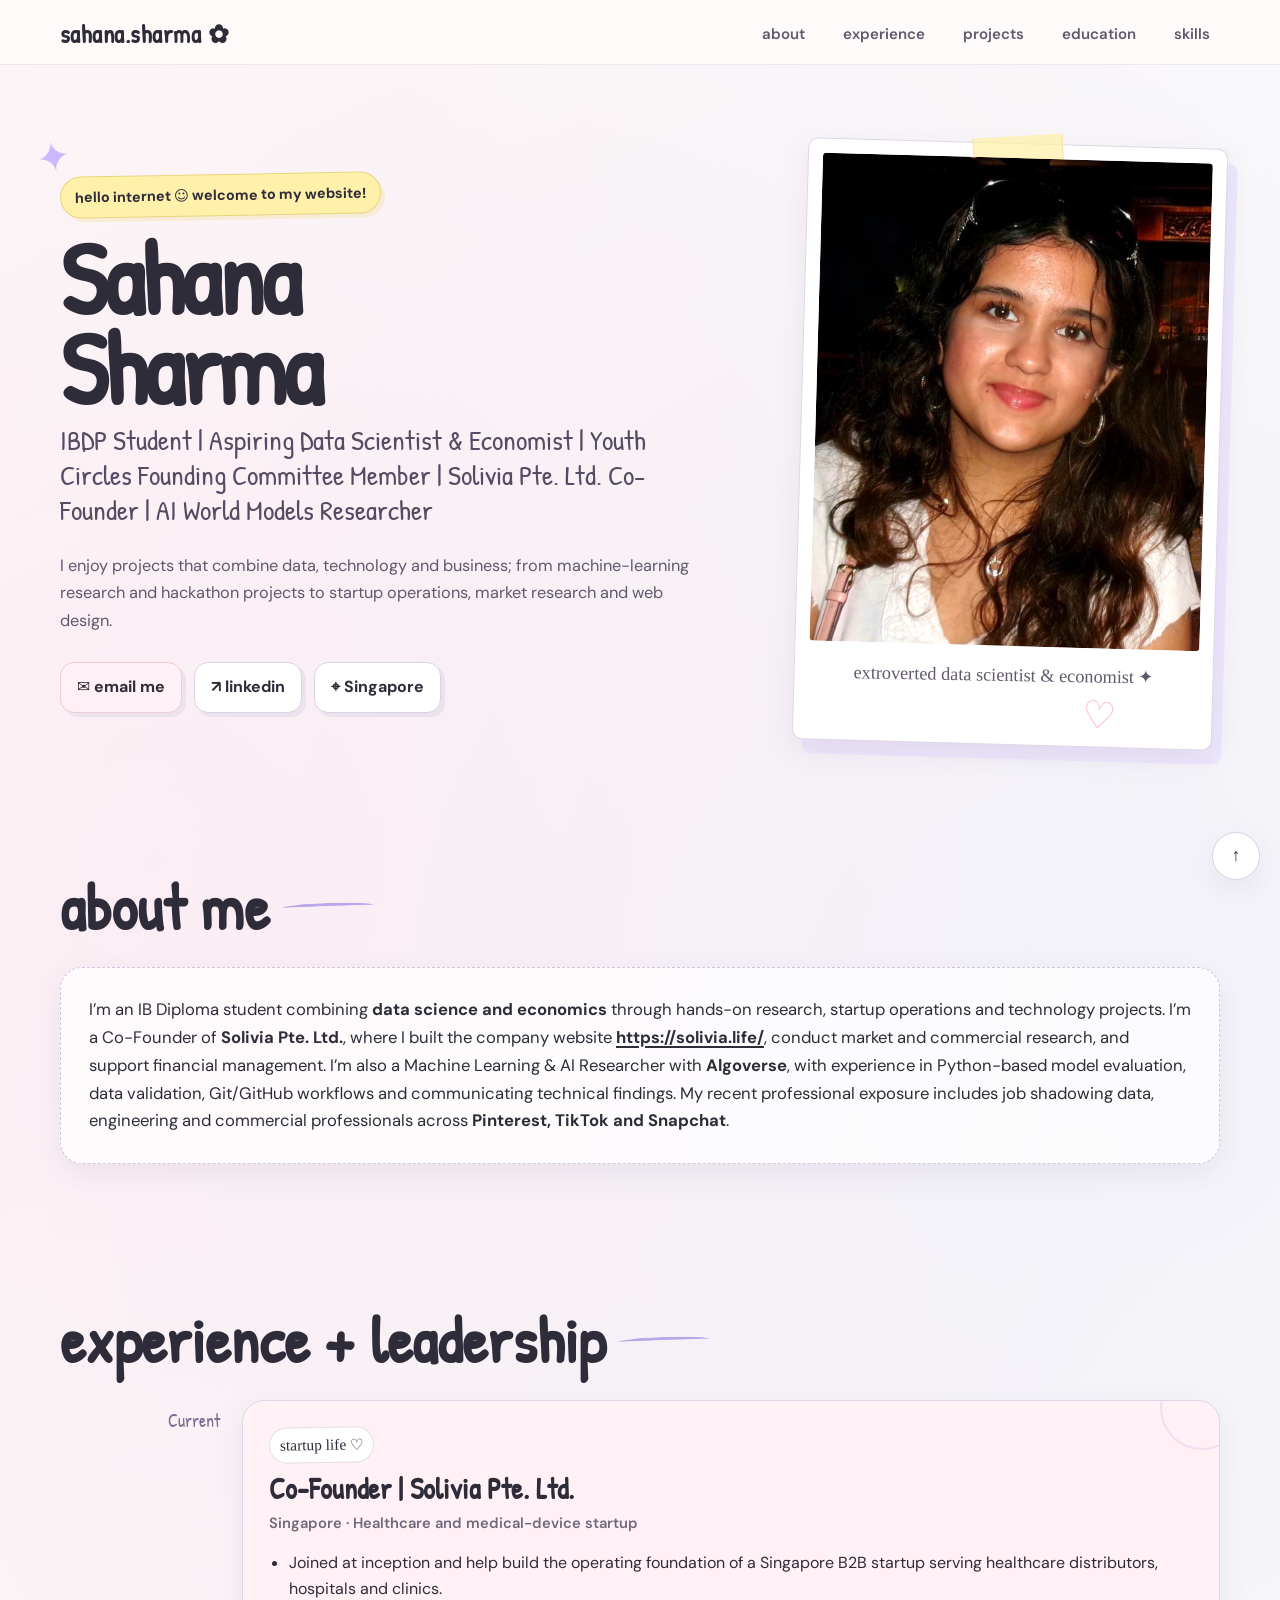
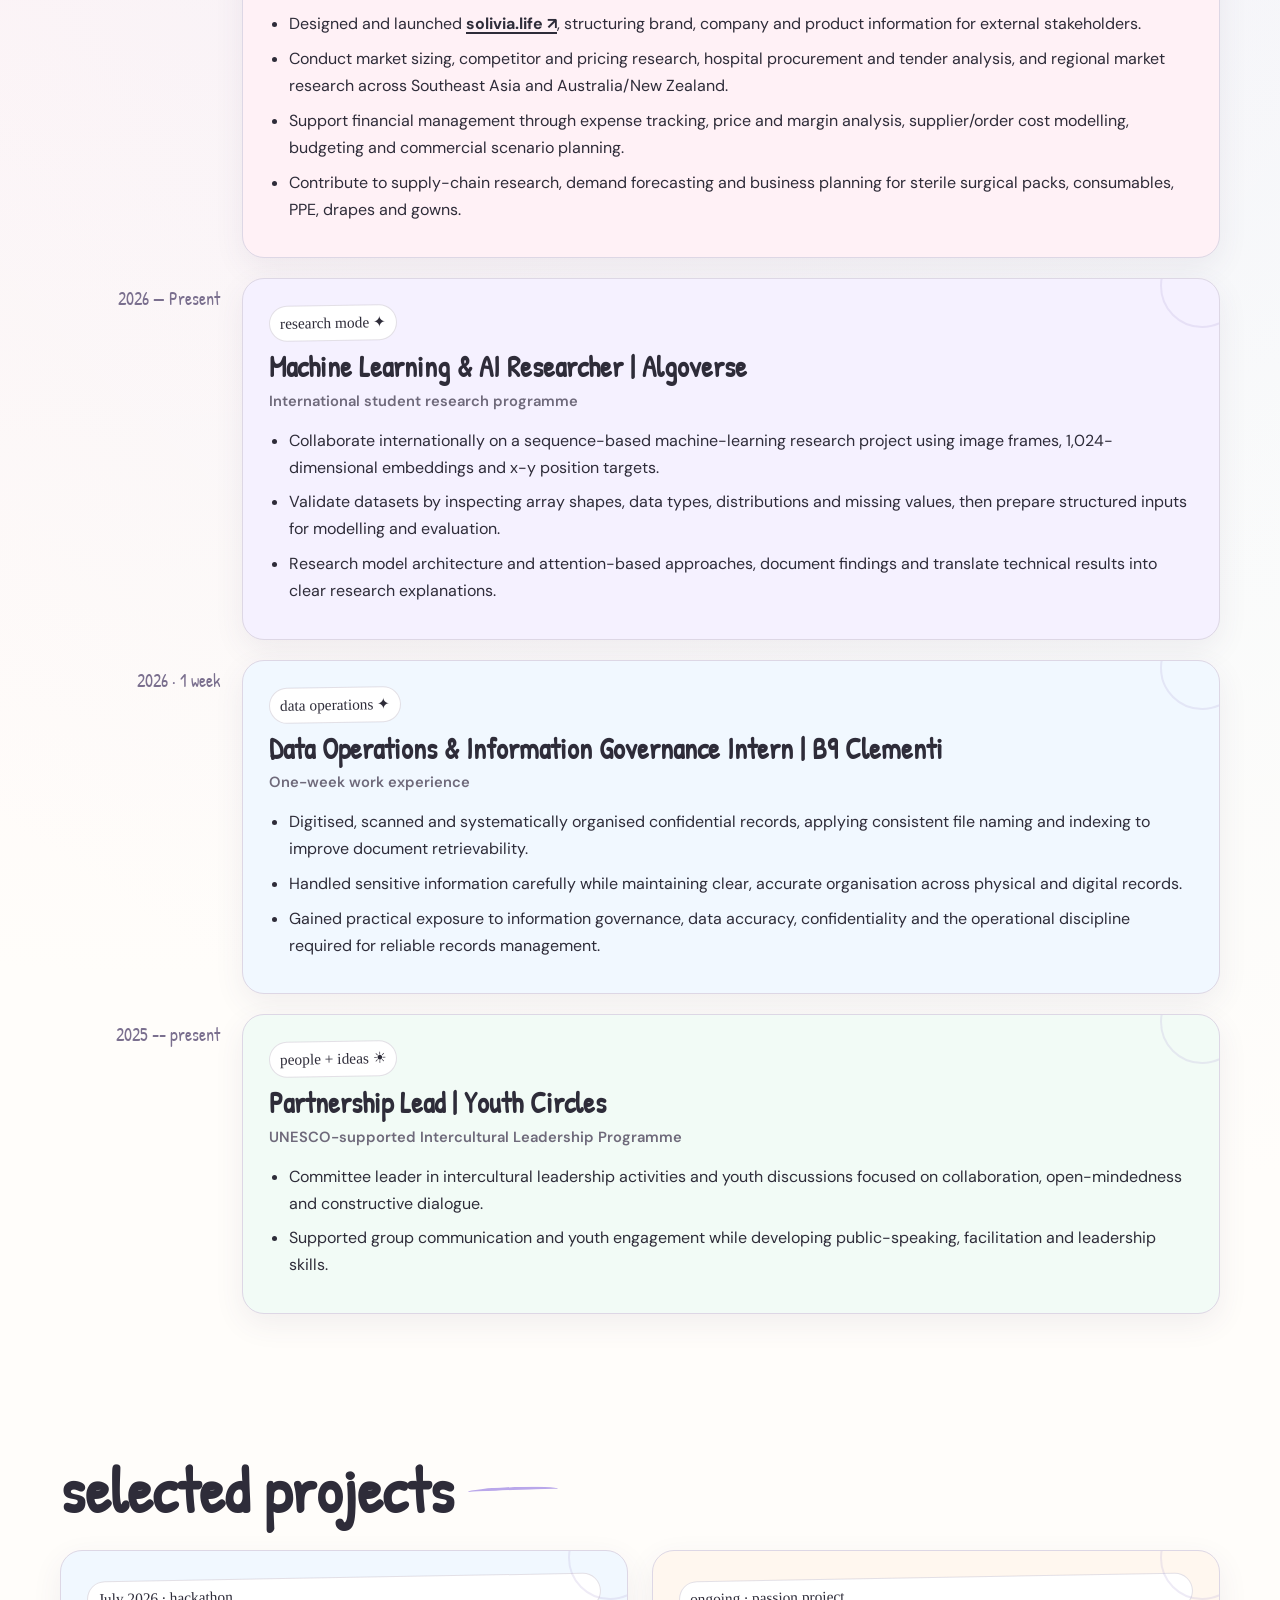
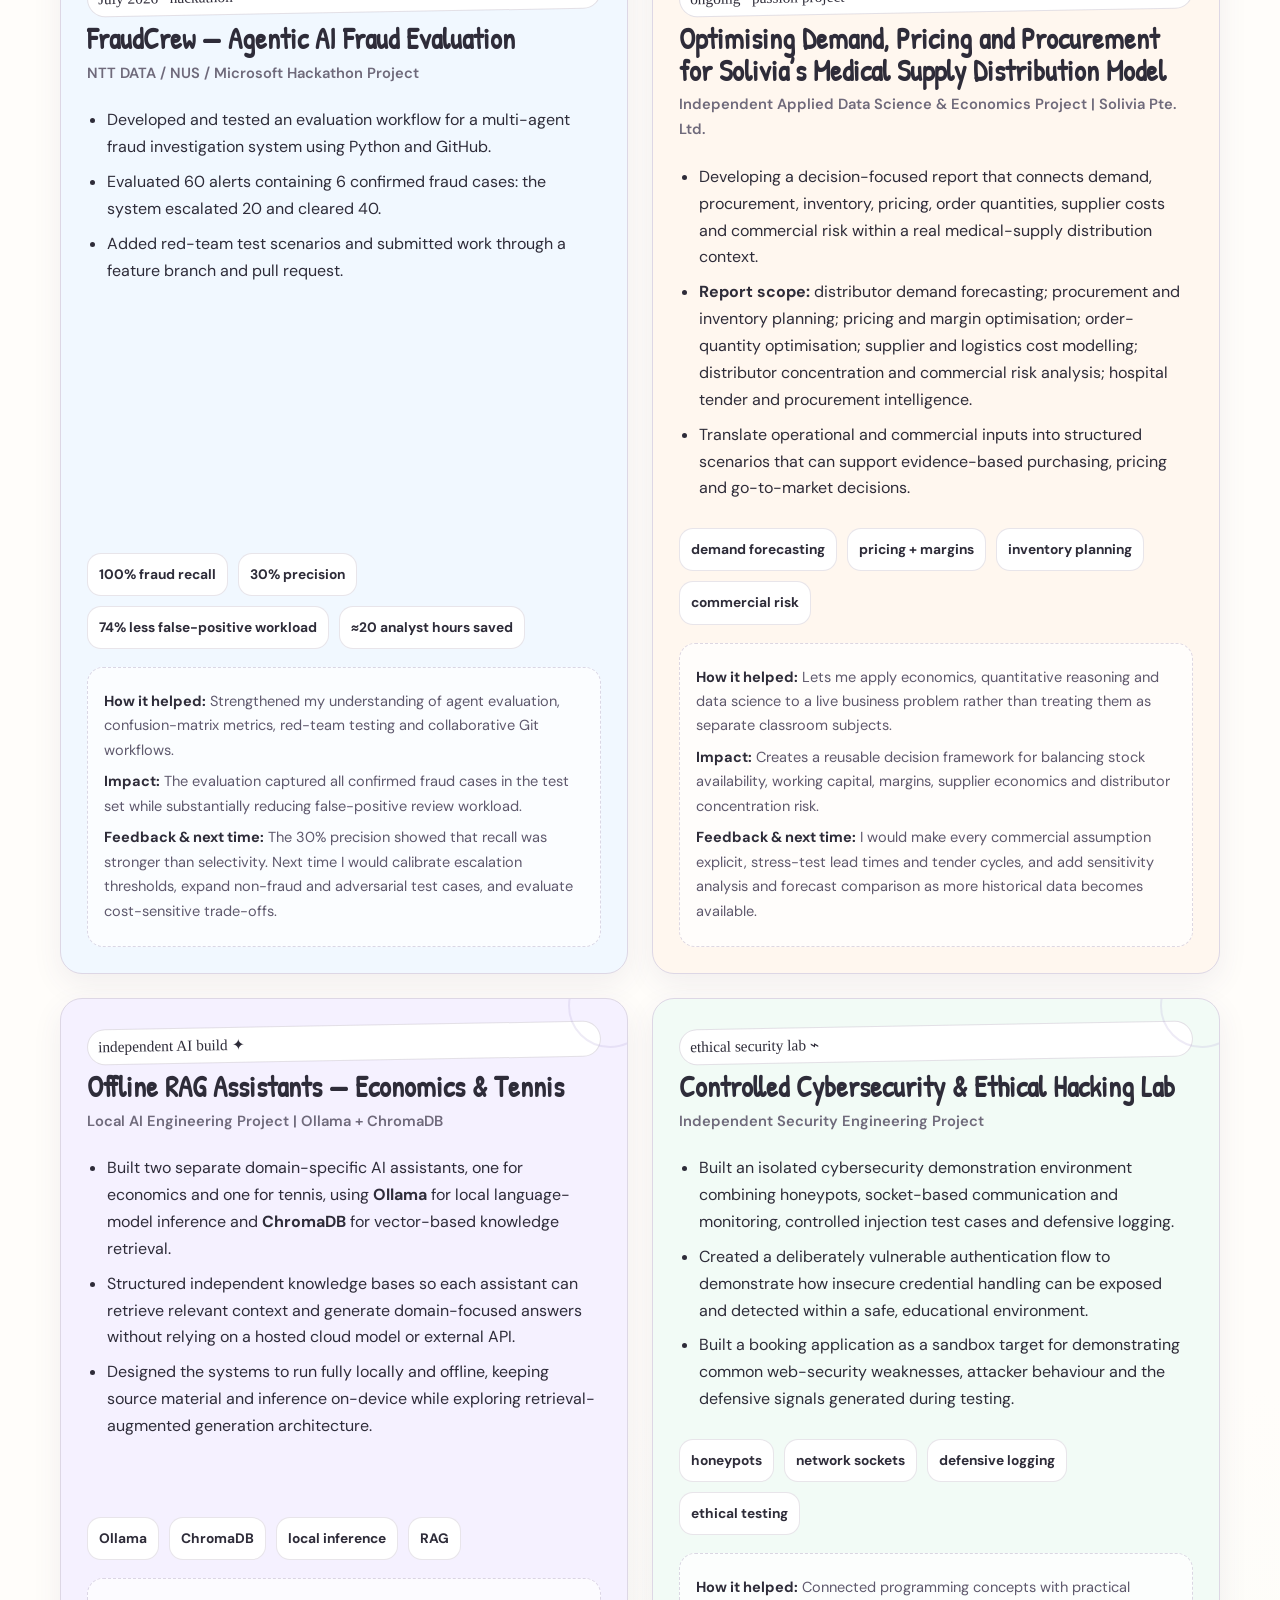
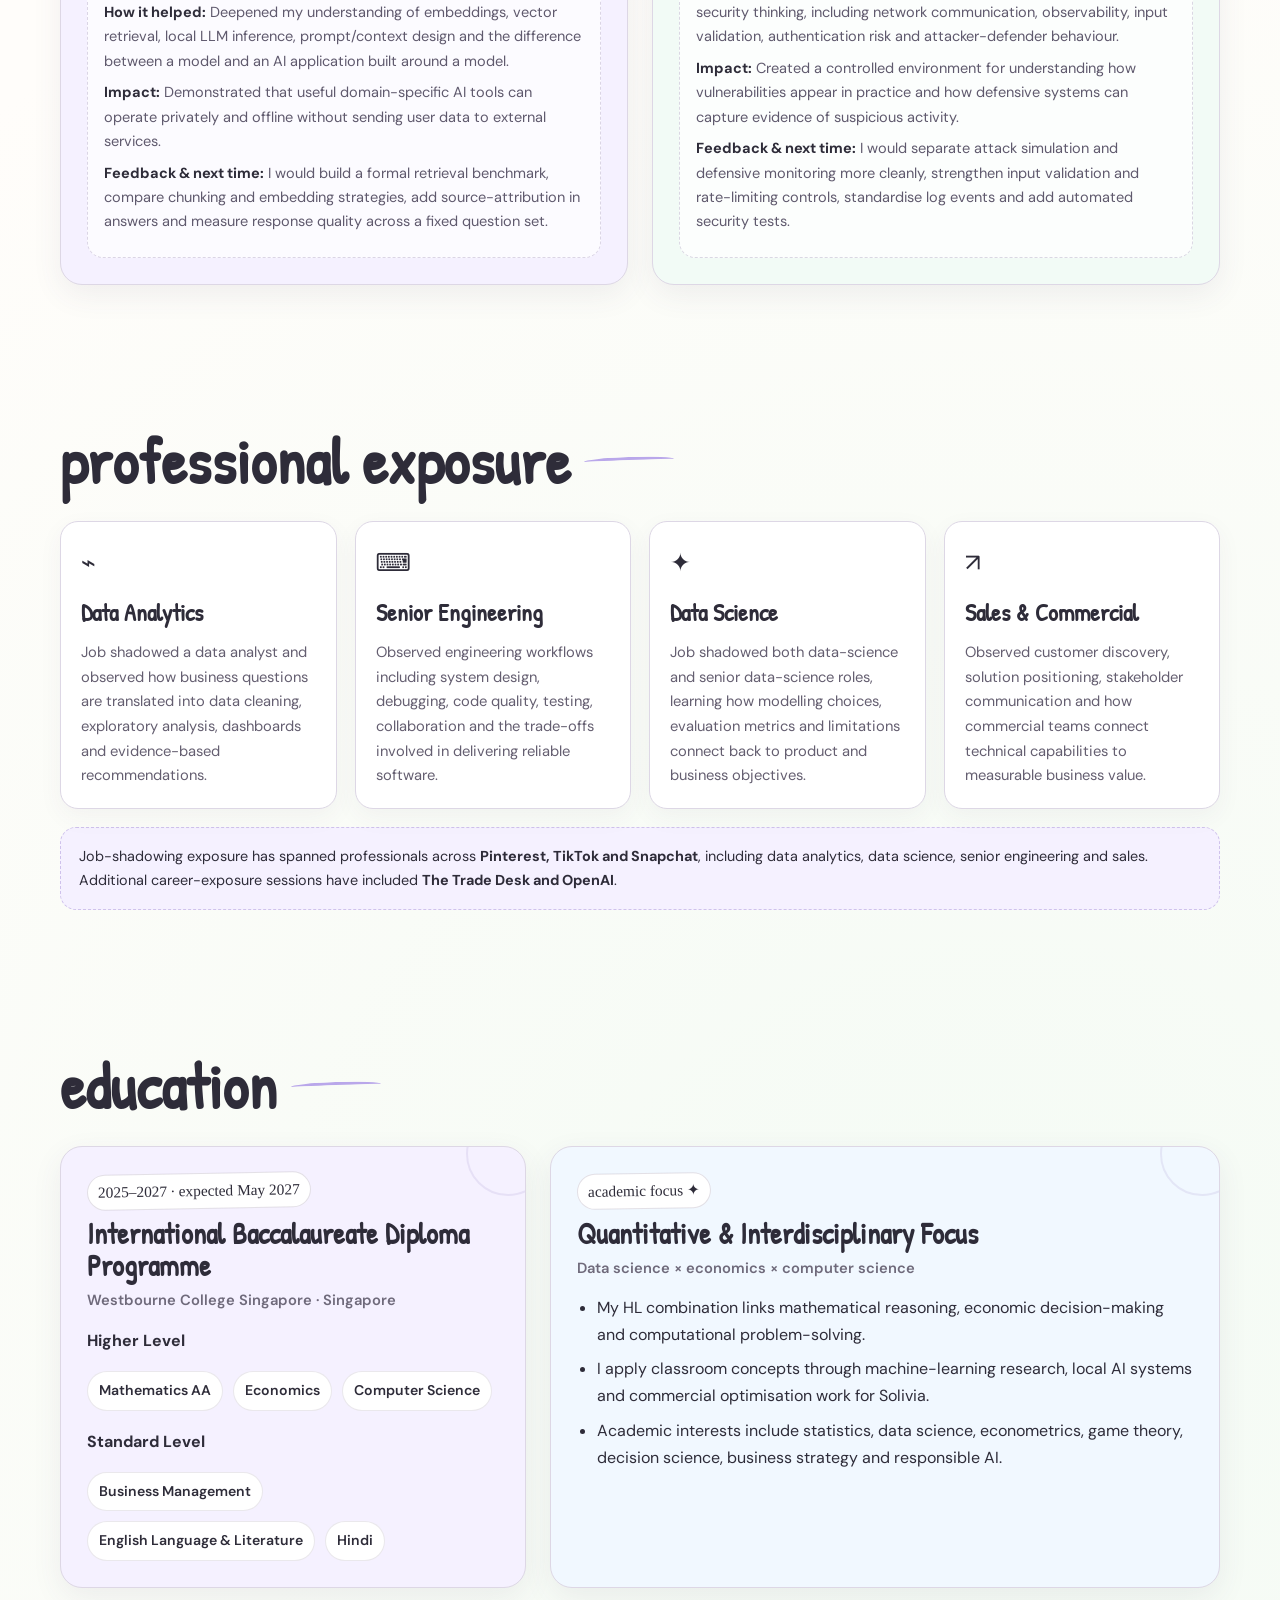
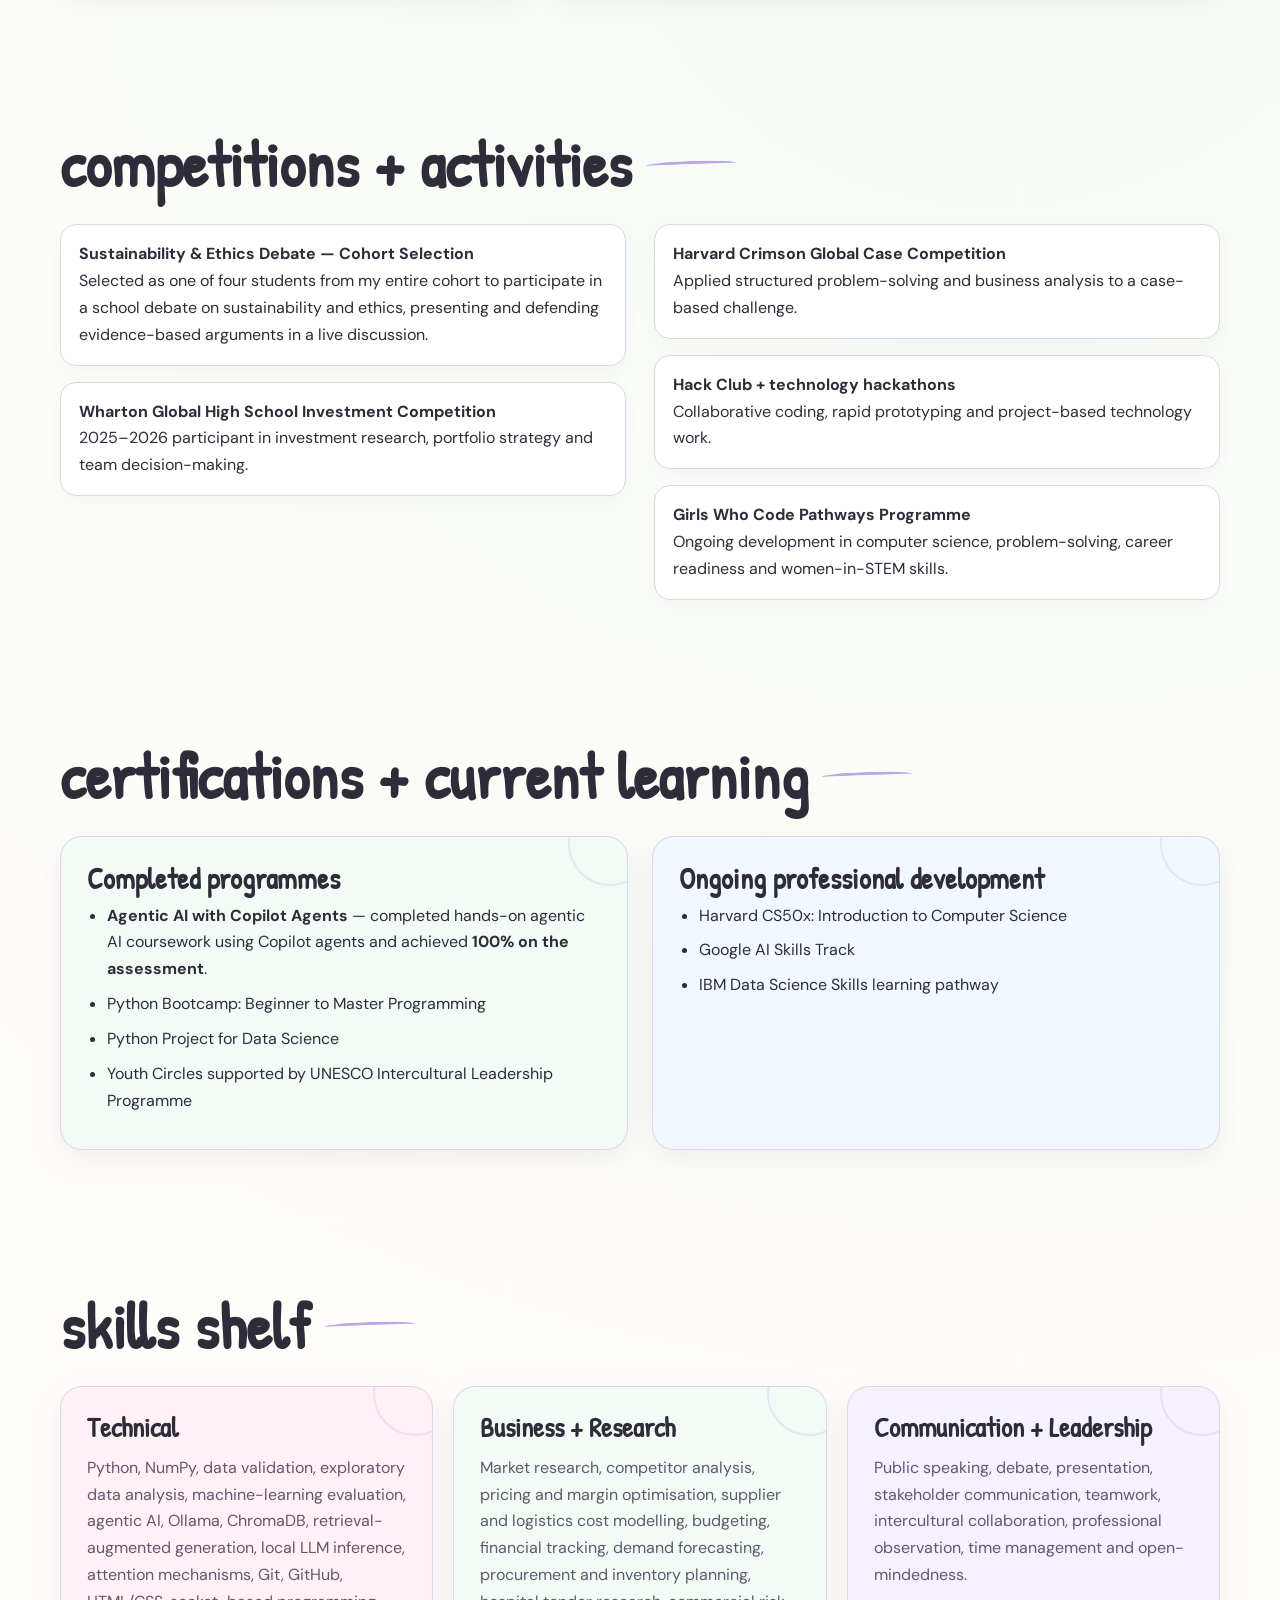
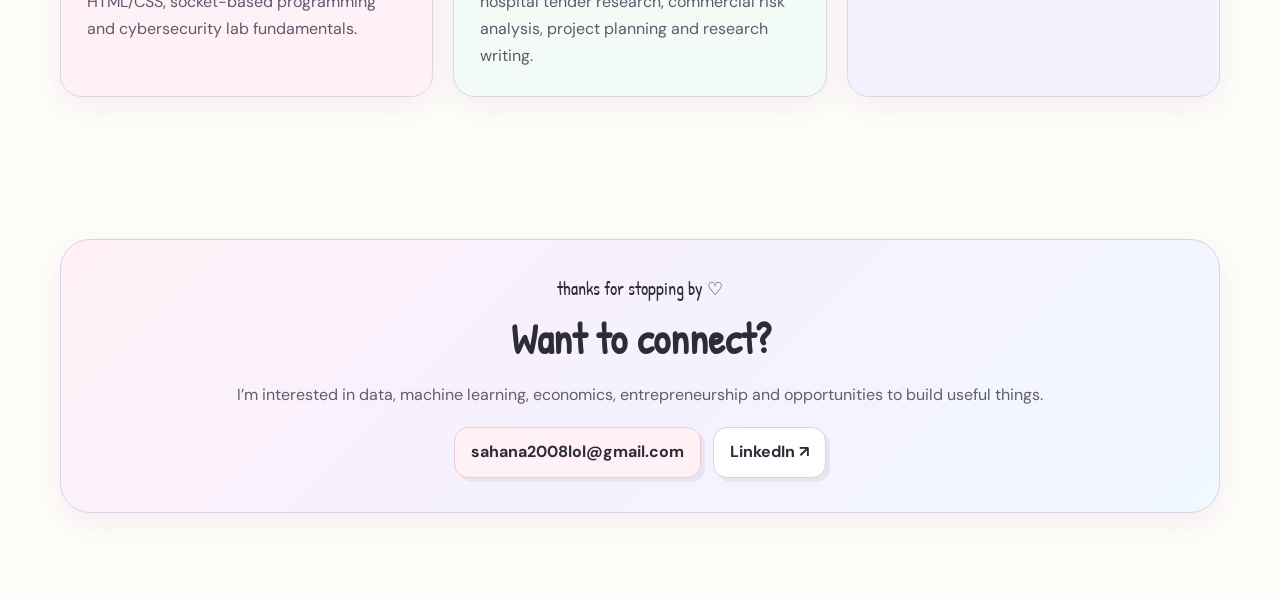
==== commit 7e1bdccb: "Update index.html" ====
--- a/index.html
+++ b/index.html
@@ -605,7 +605,7 @@
         </div>
 
         <div class="timeline-item">
-          <div class="time">2025 — present</div>
+          <div class="time">2025 -- present</div>
           <article class="card mint">
             <span class="mini-label">people + ideas ☀</span>
             <h3>Partnership Lead | Youth Circles</h3>
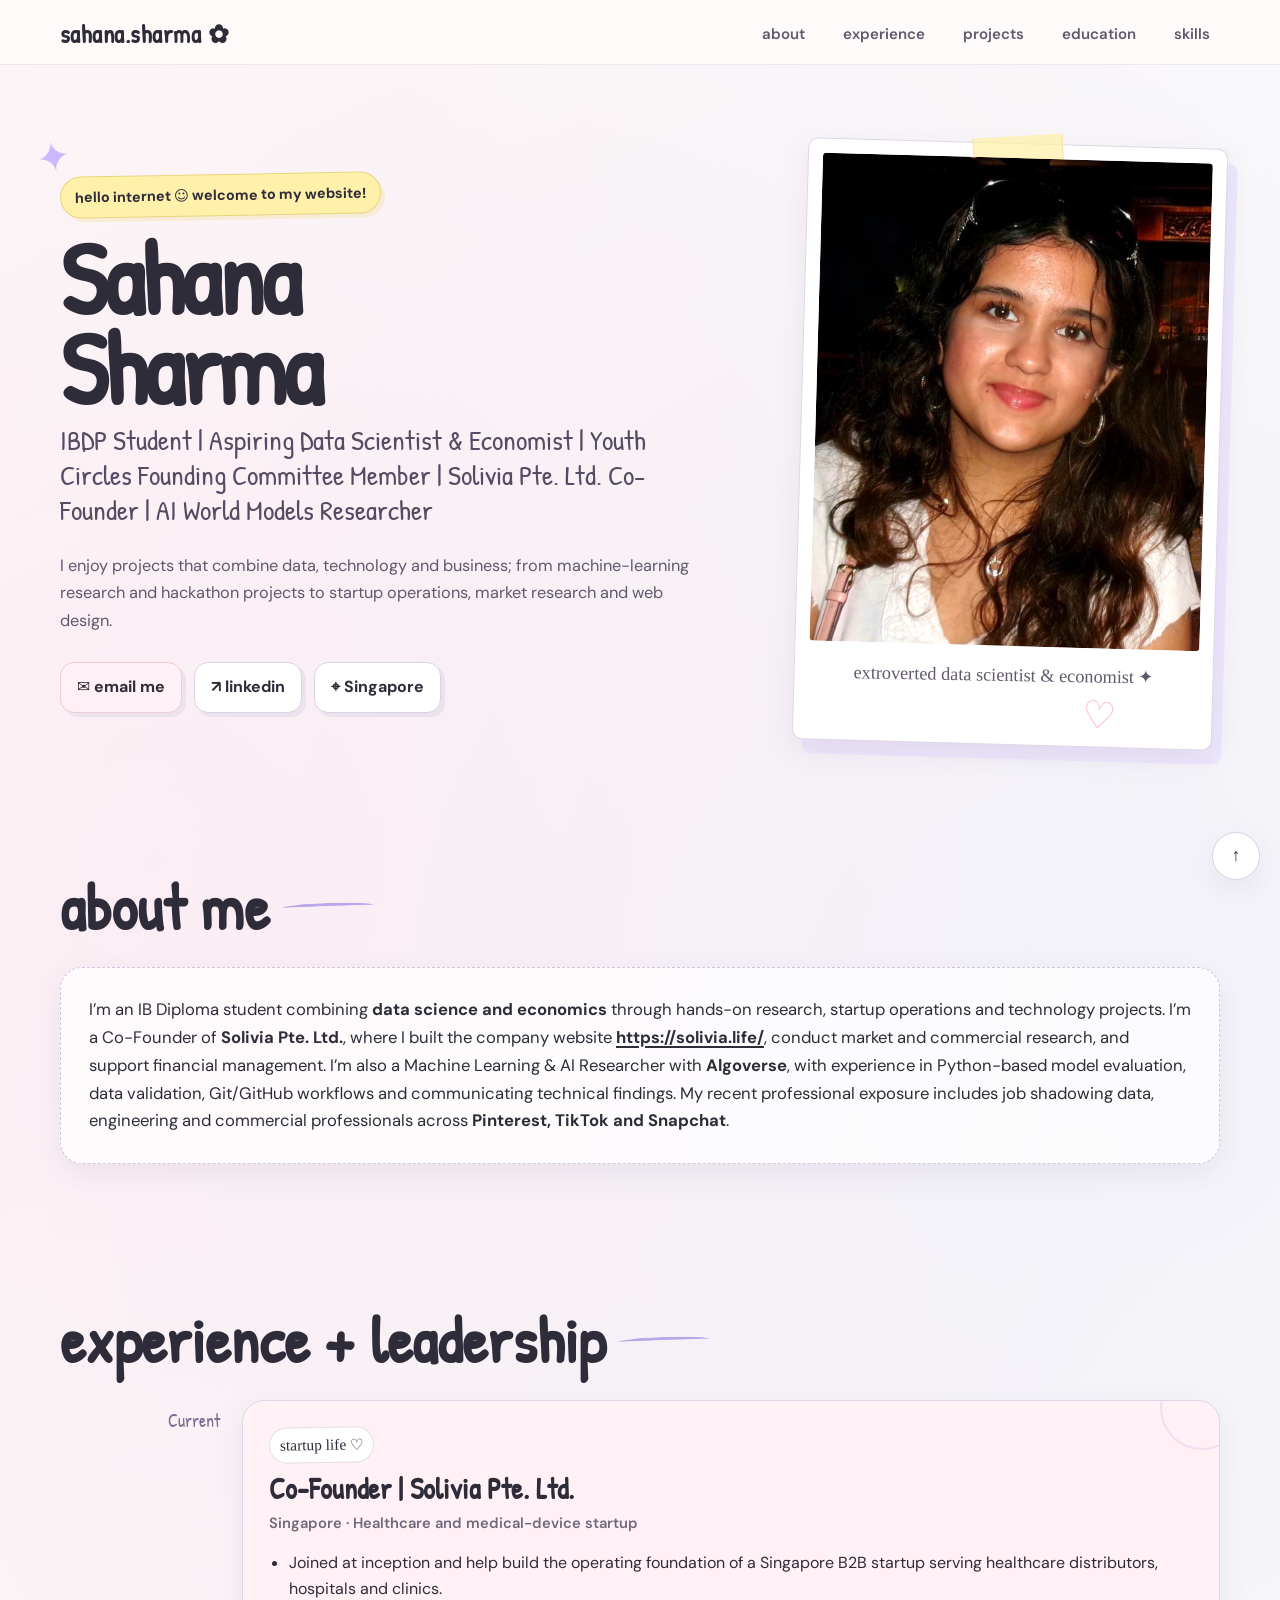
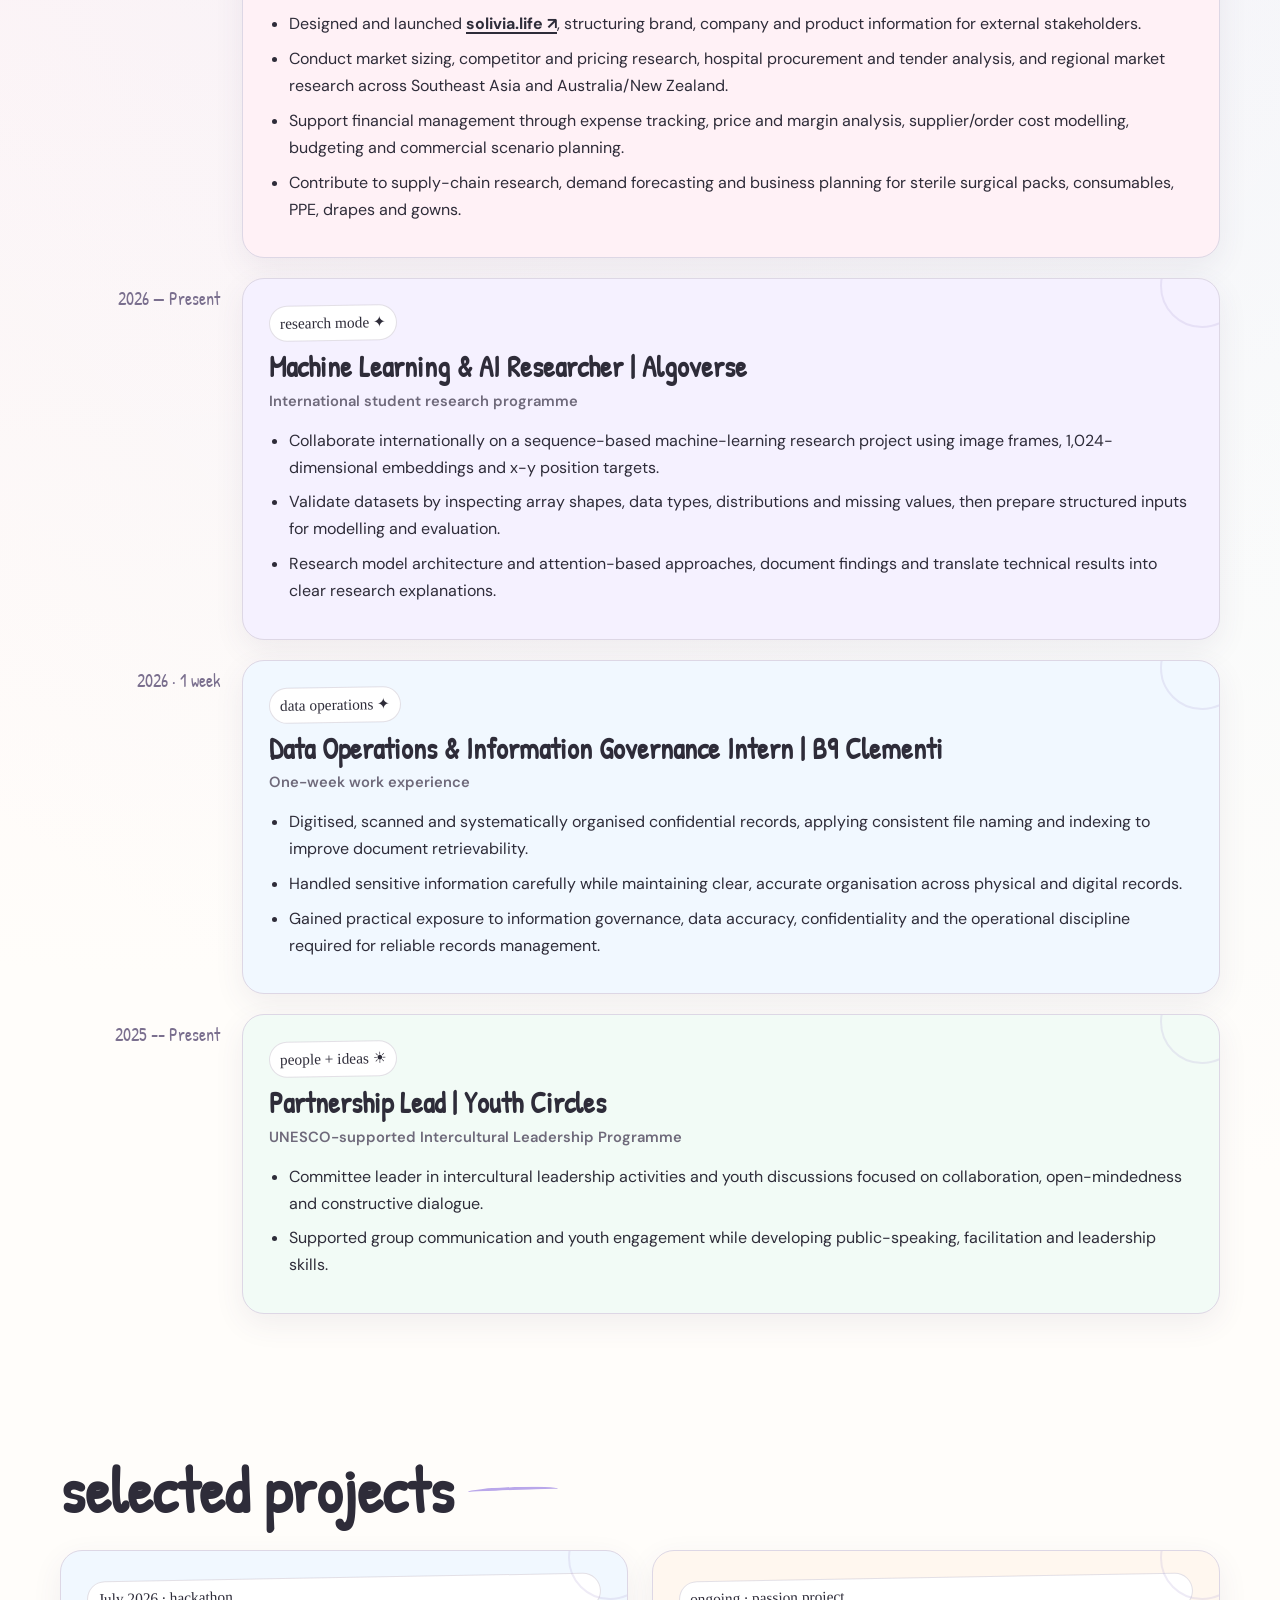
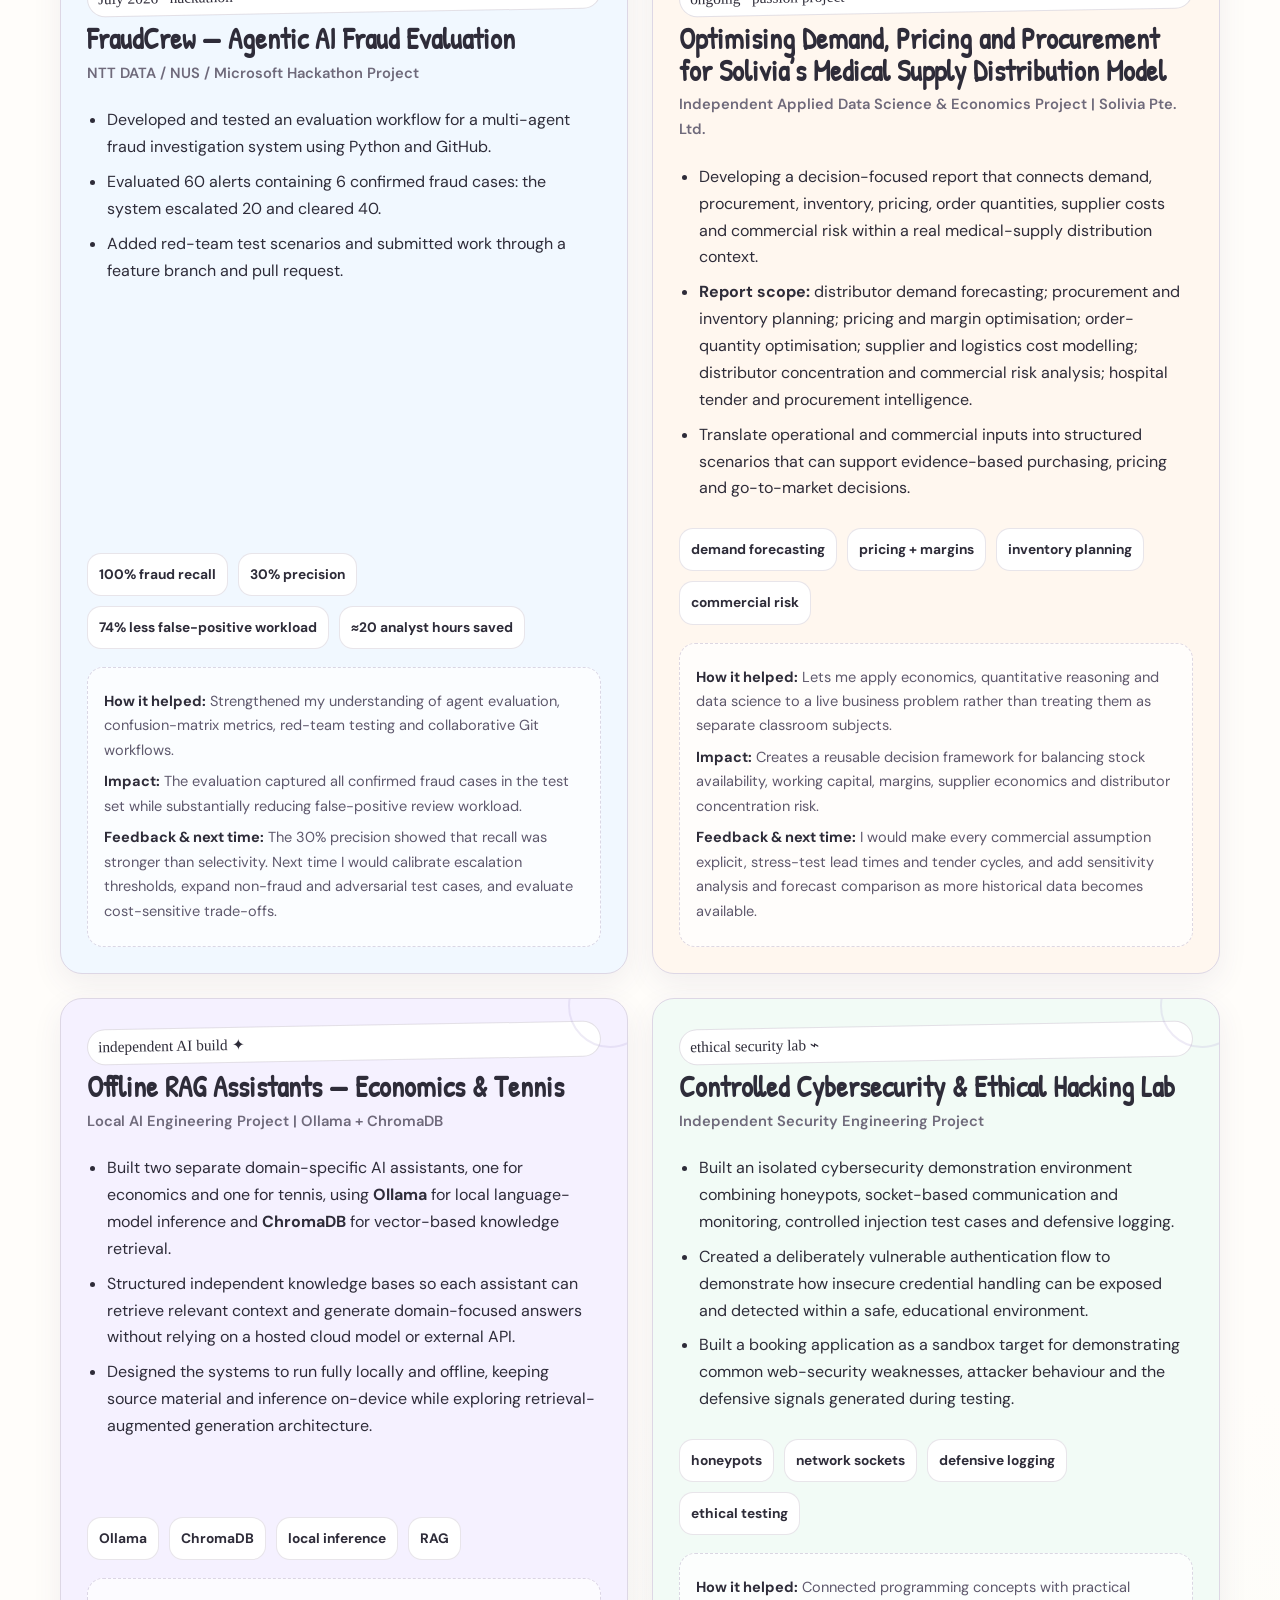
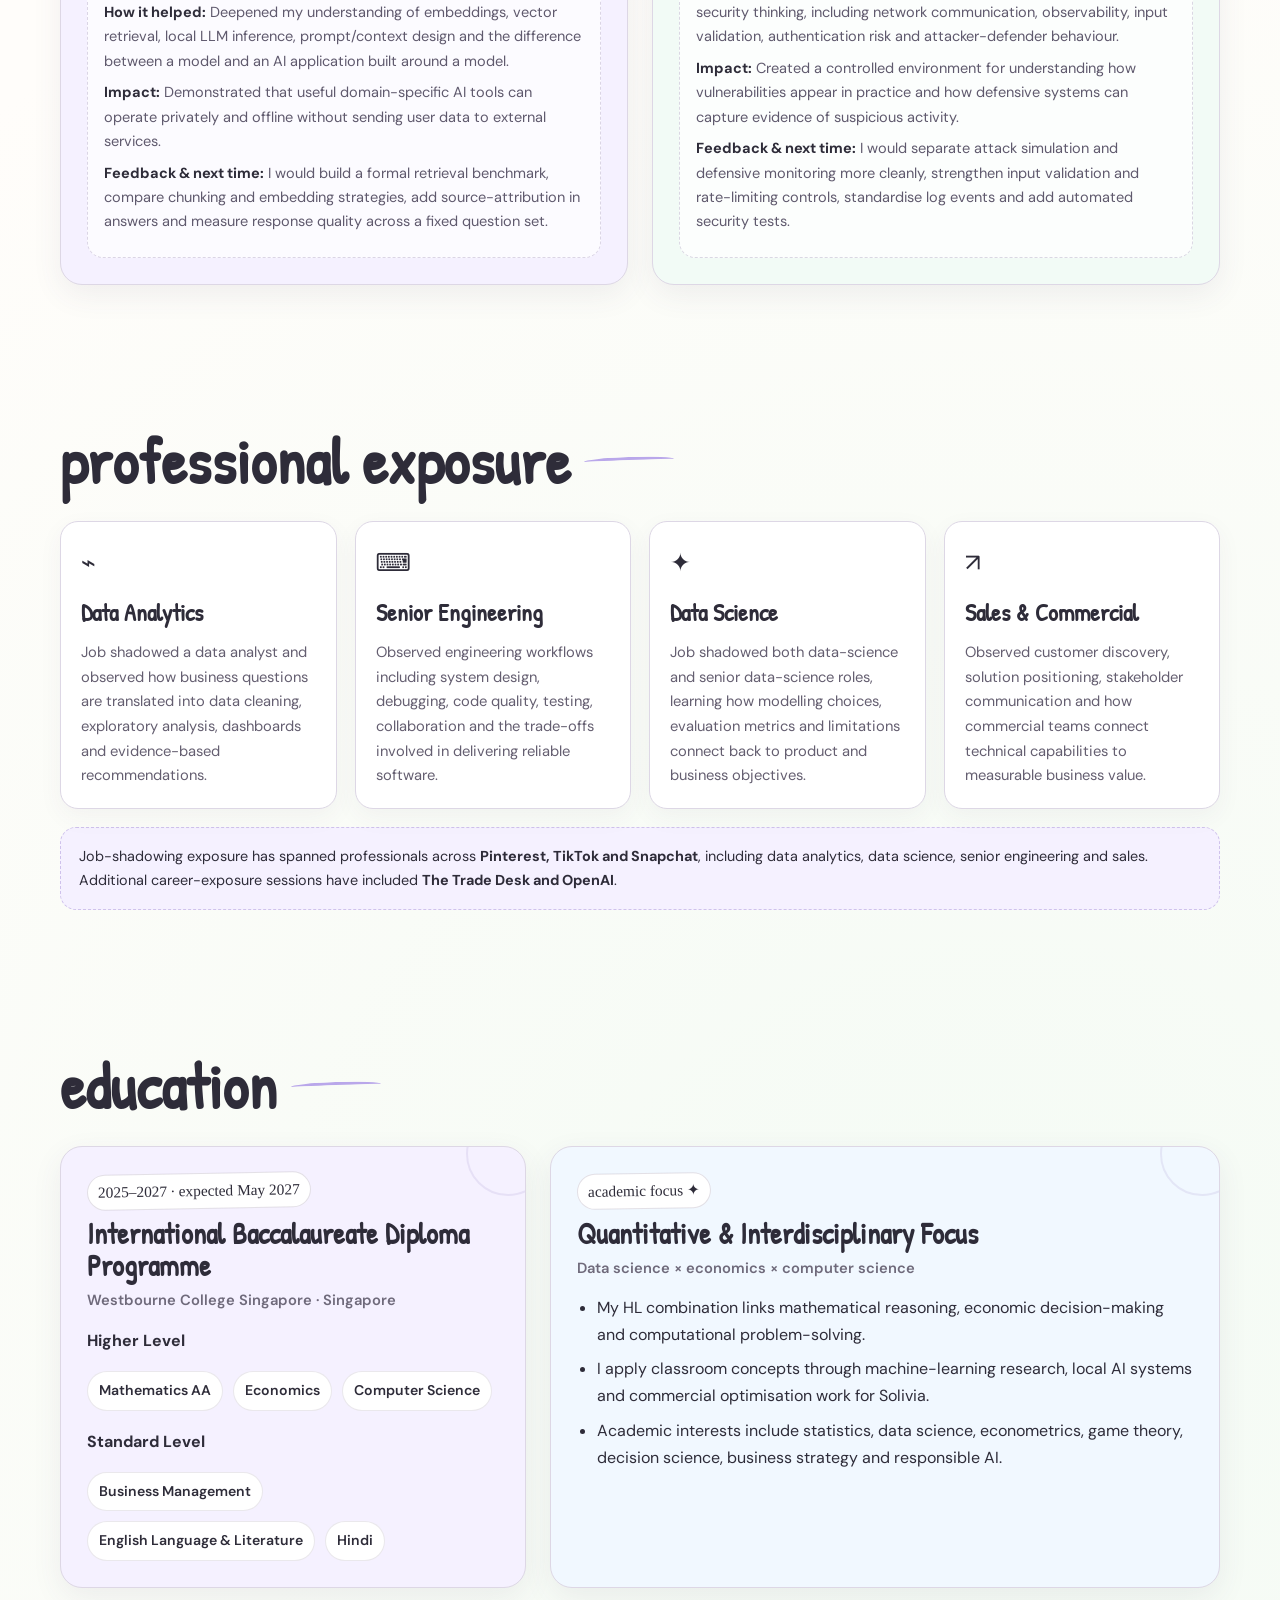
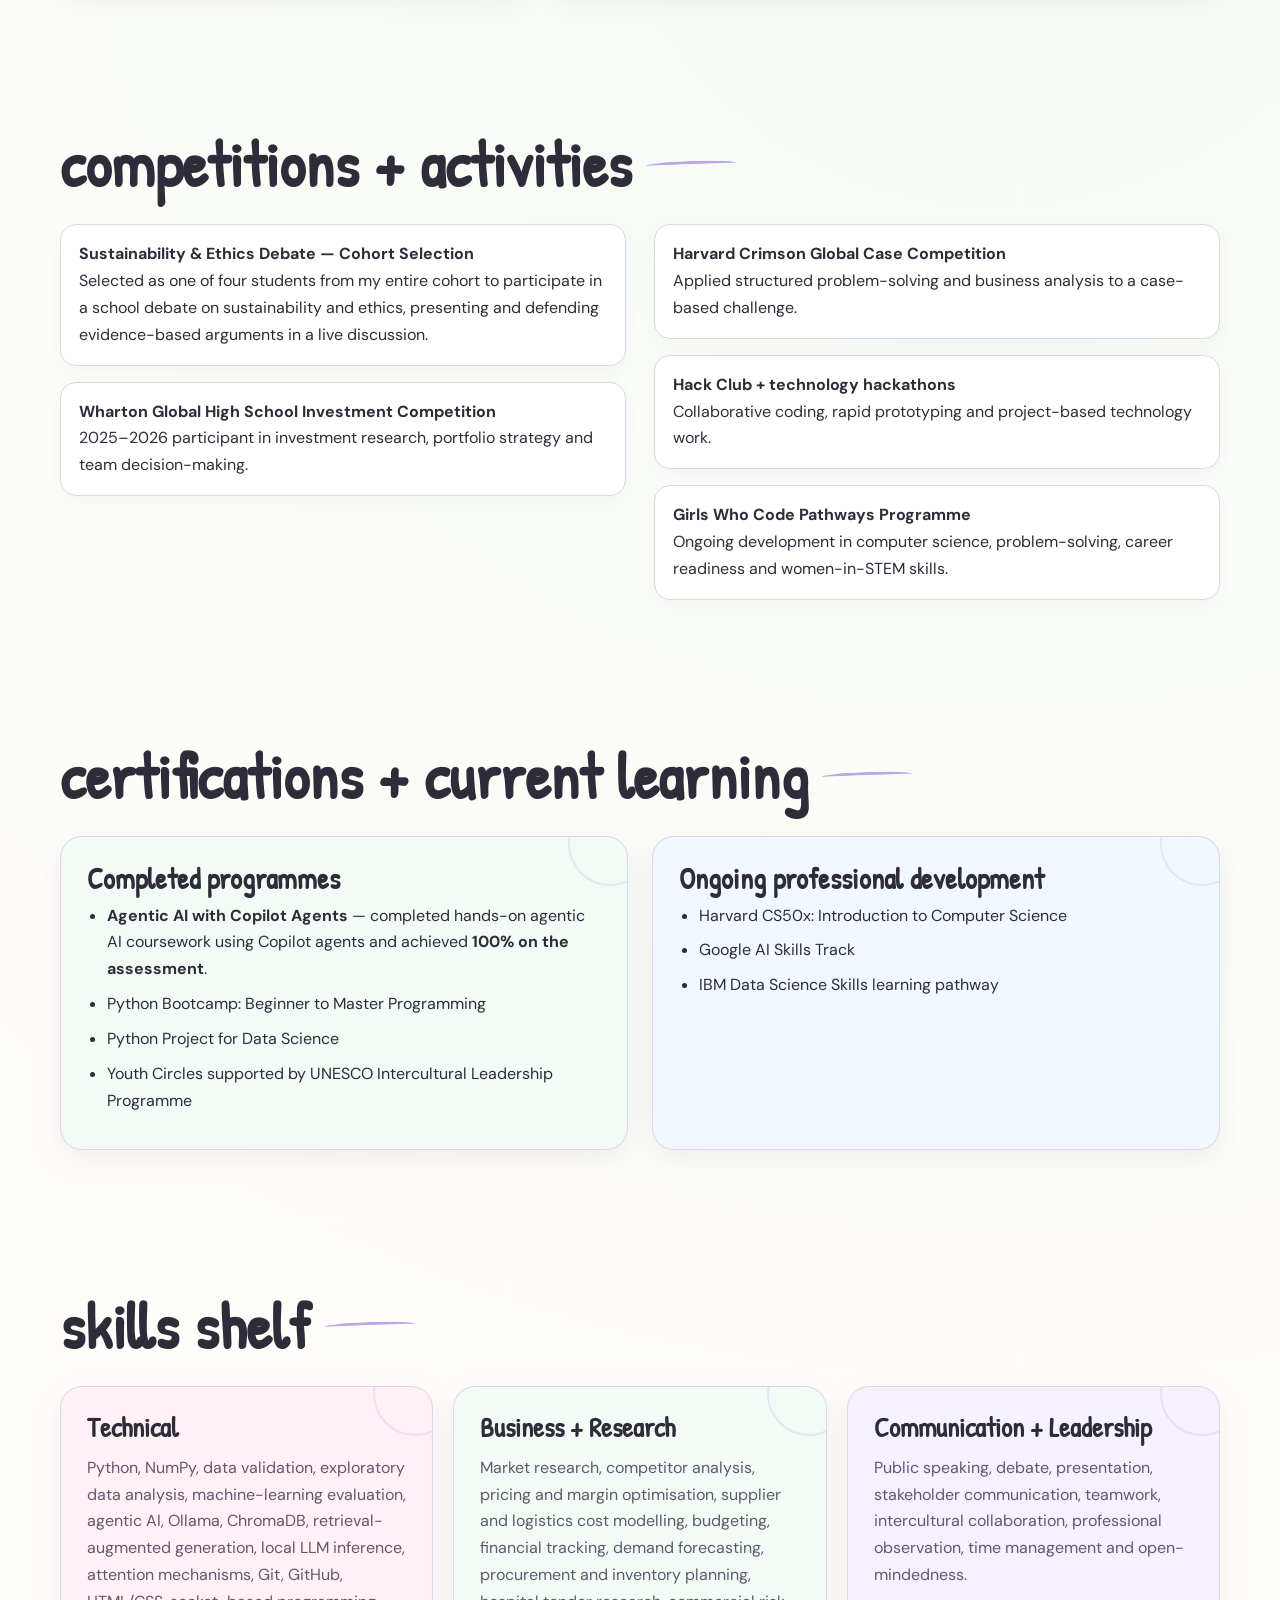
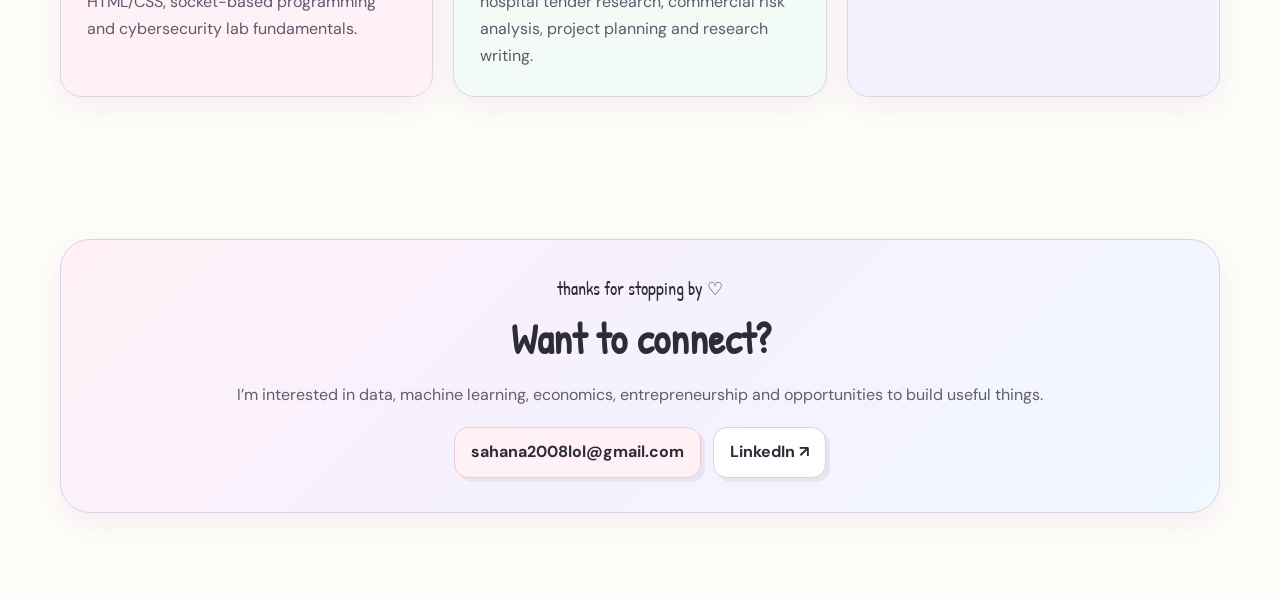
==== commit 9cd43f13: "Update index.html" ====
--- a/index.html
+++ b/index.html
@@ -605,7 +605,7 @@
         </div>
 
         <div class="timeline-item">
-          <div class="time">2025 -- present</div>
+          <div class="time">2025 -- Present</div>
           <article class="card mint">
             <span class="mini-label">people + ideas ☀</span>
             <h3>Partnership Lead | Youth Circles</h3>
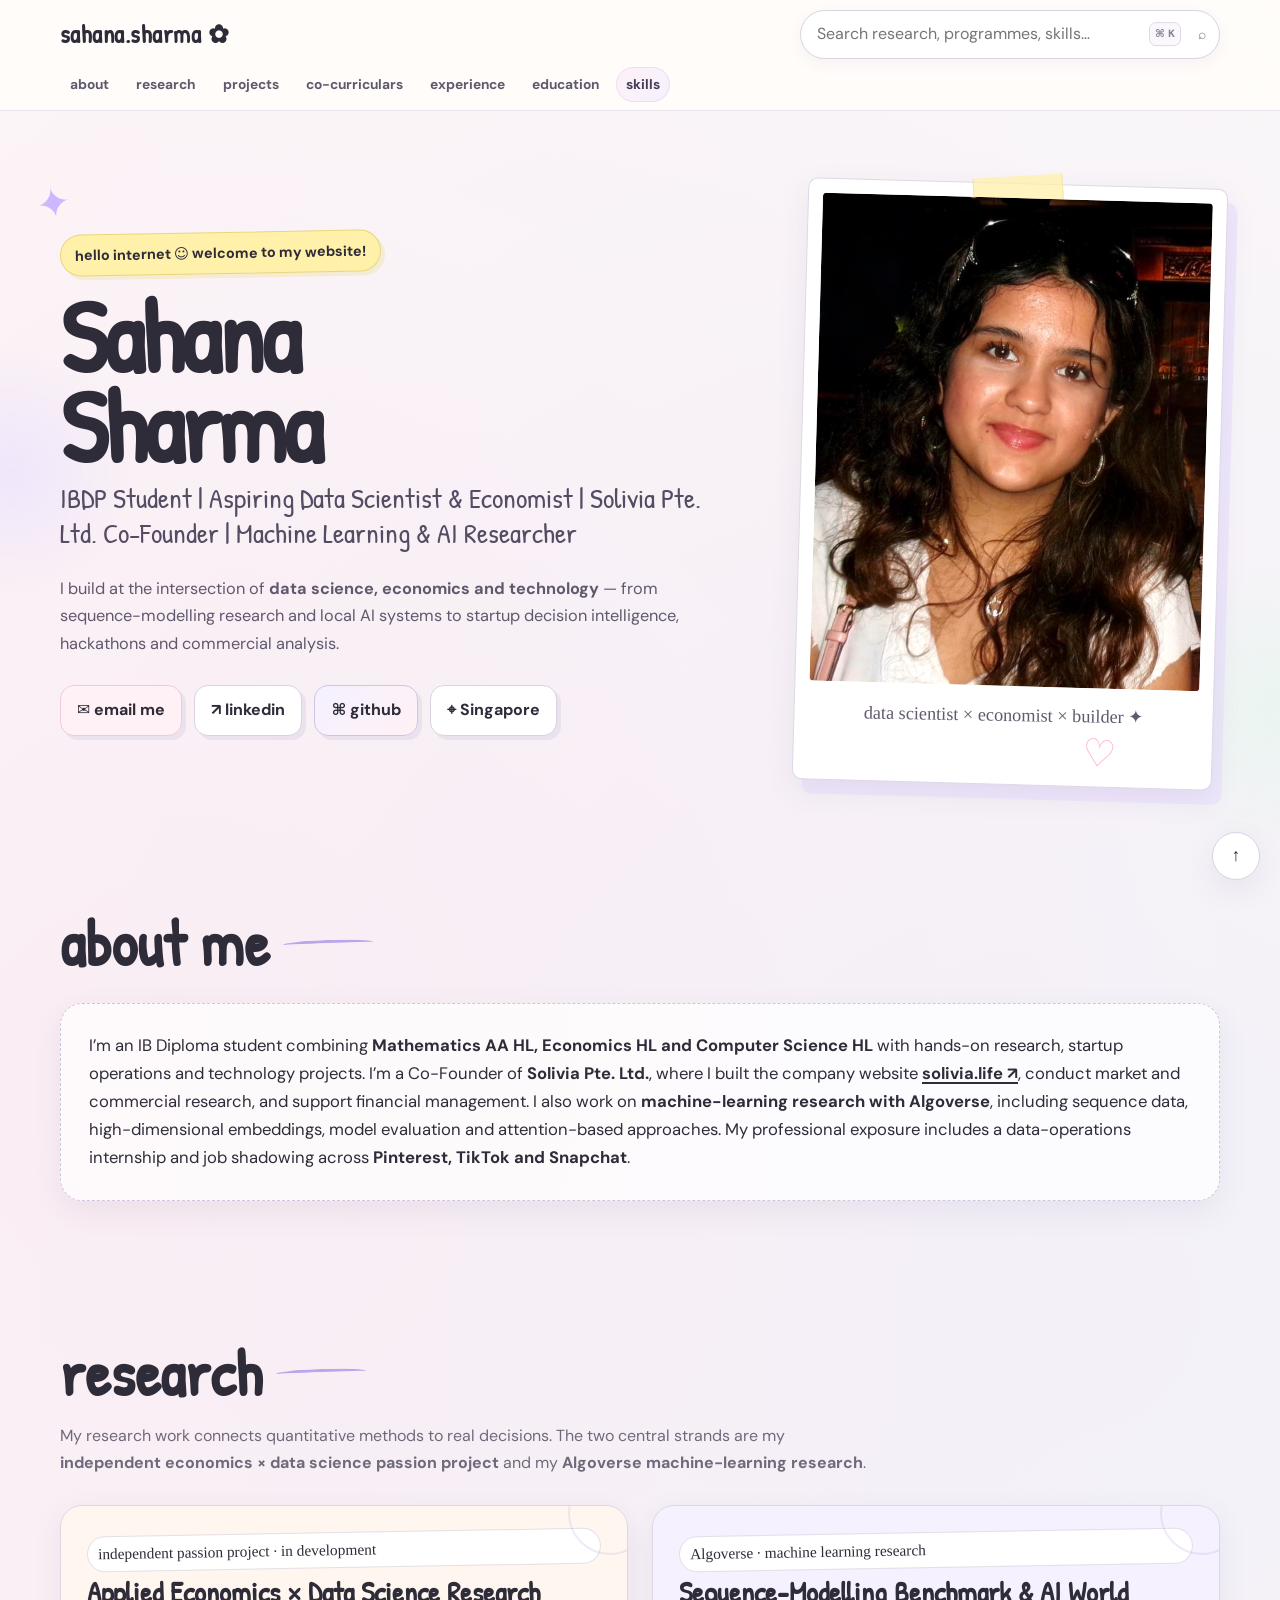
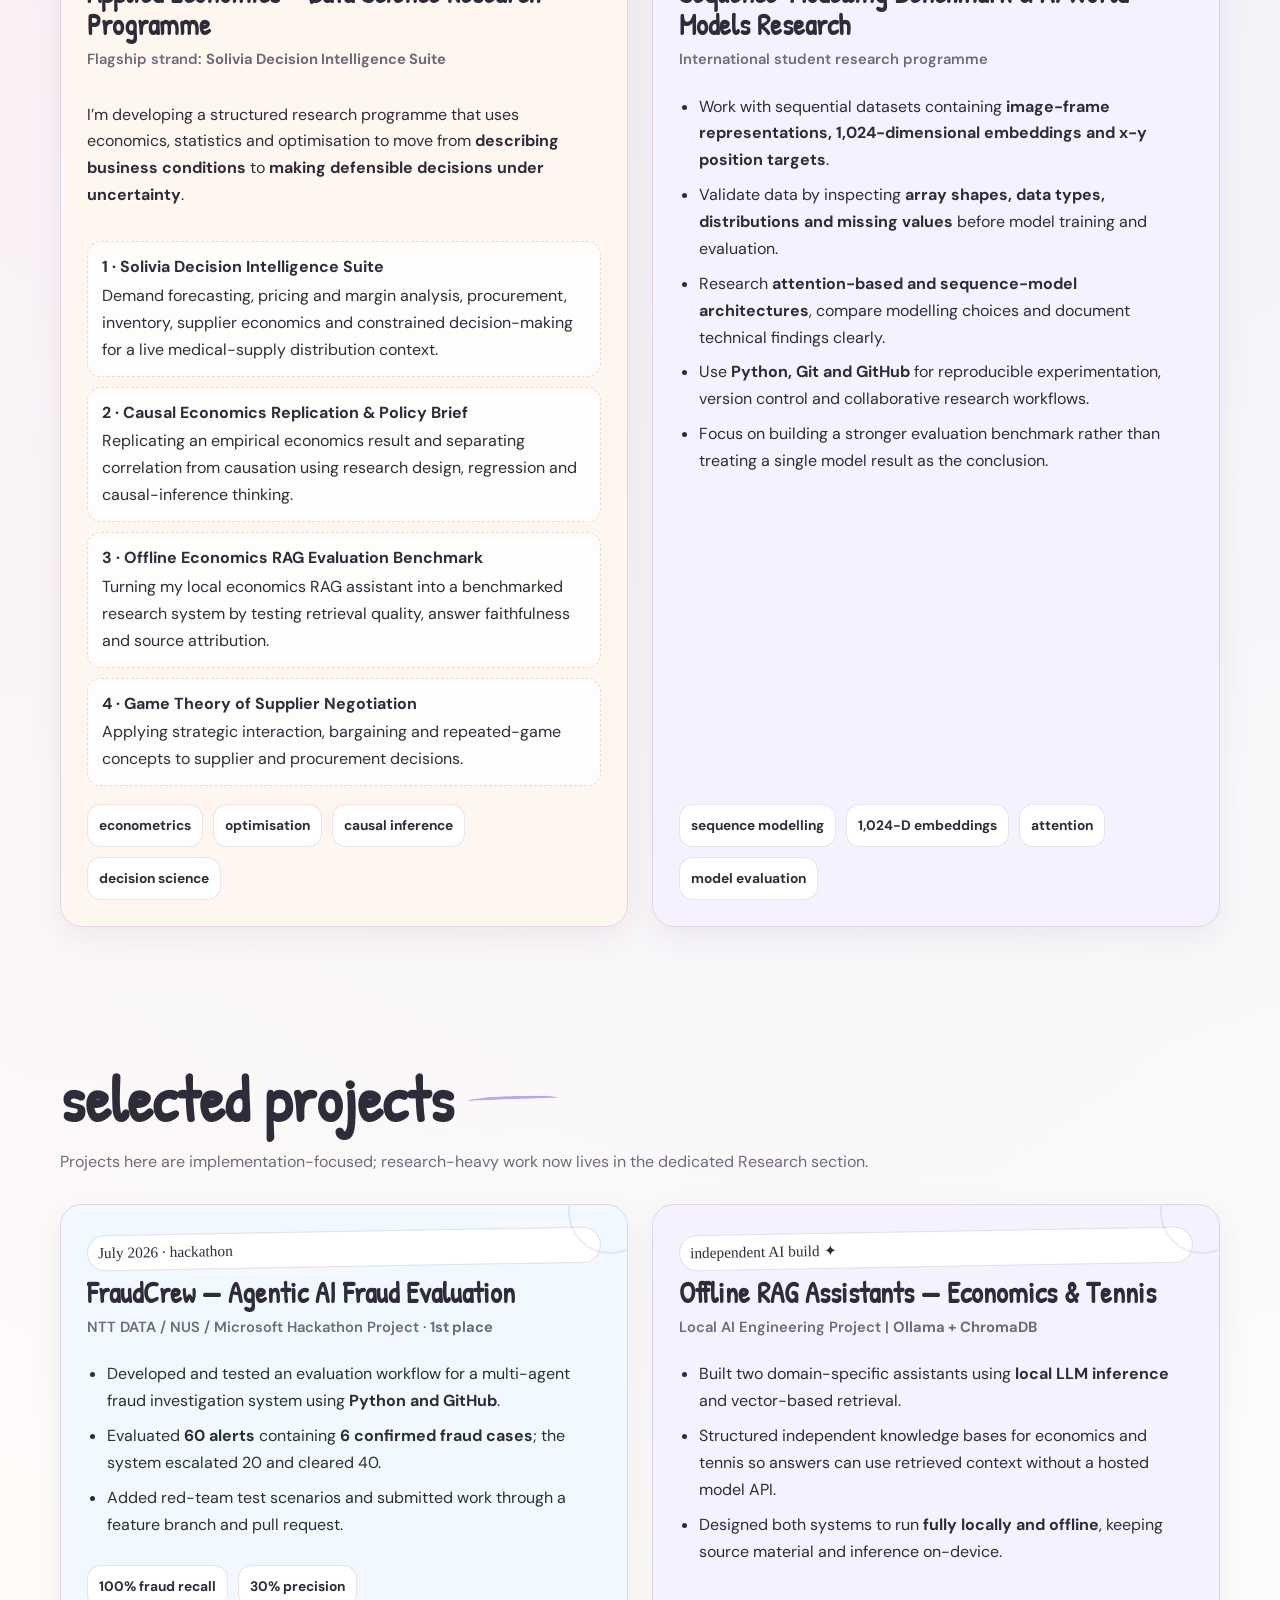
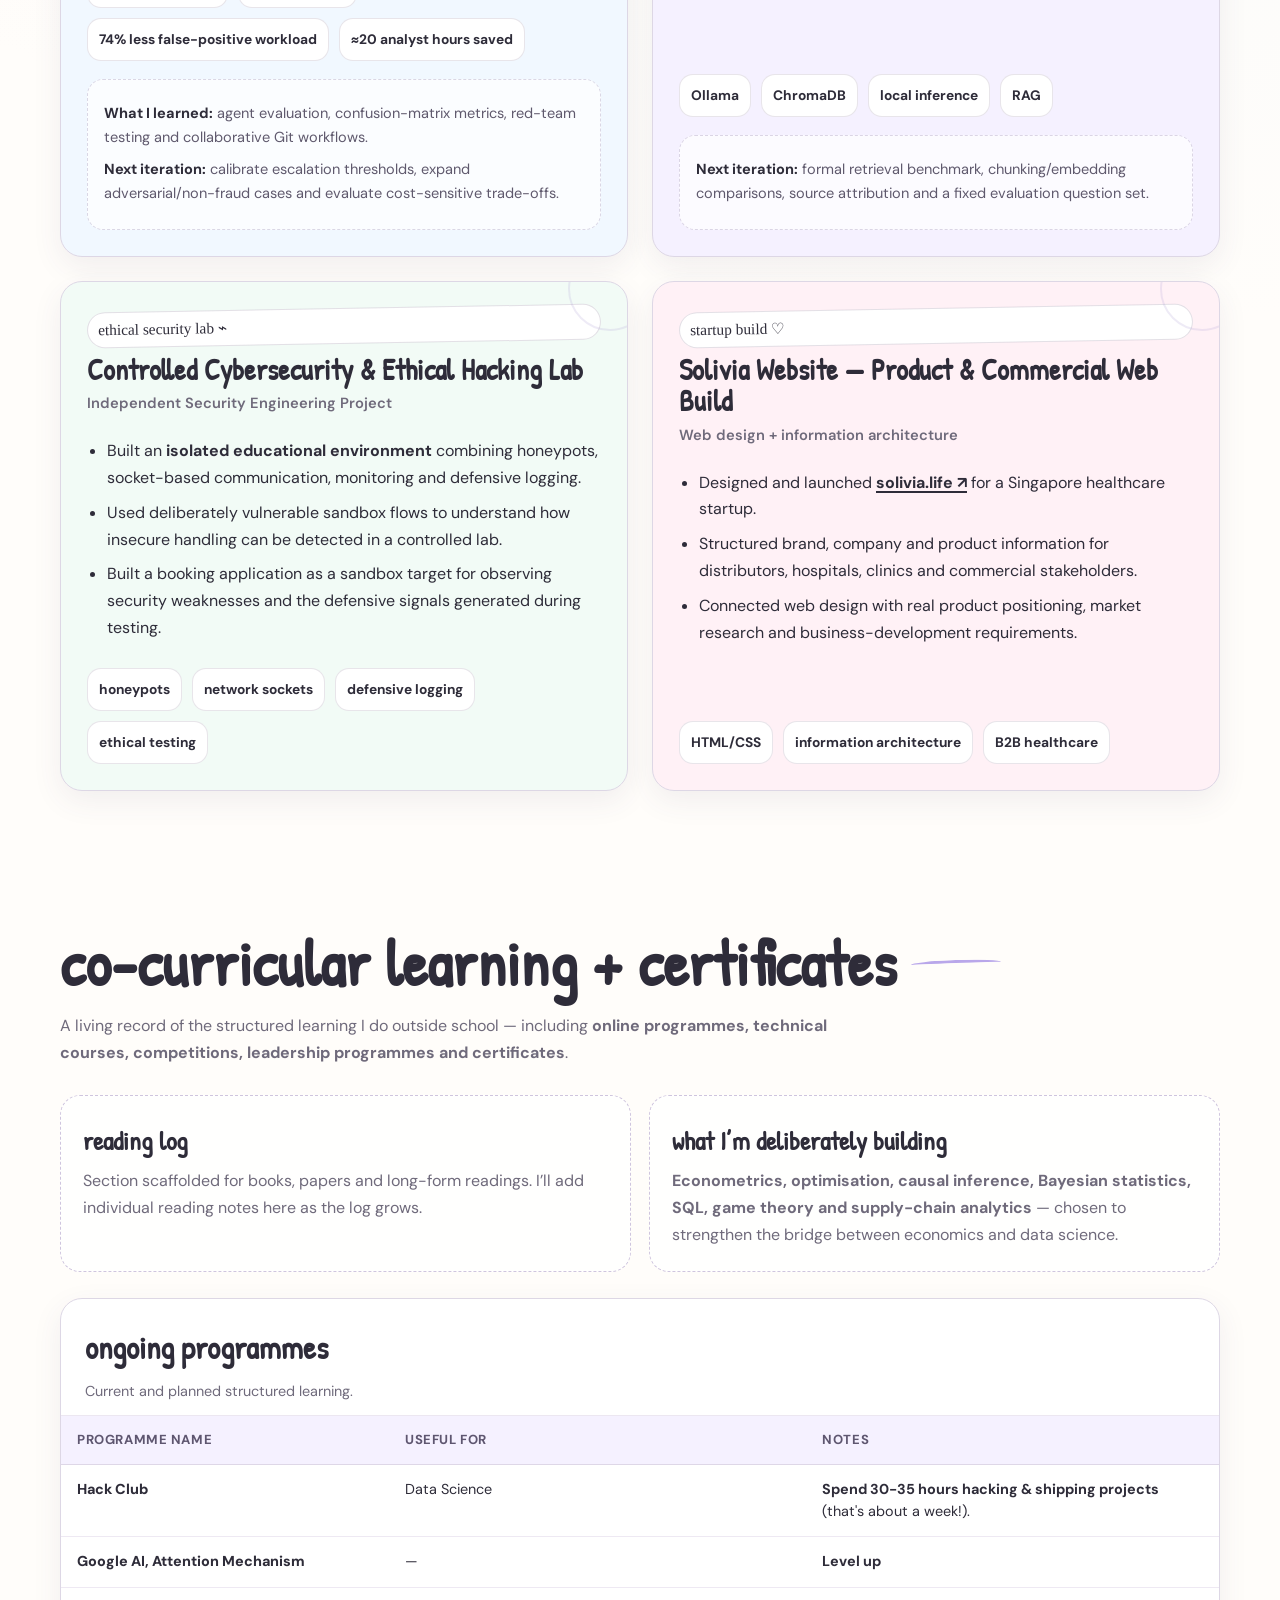
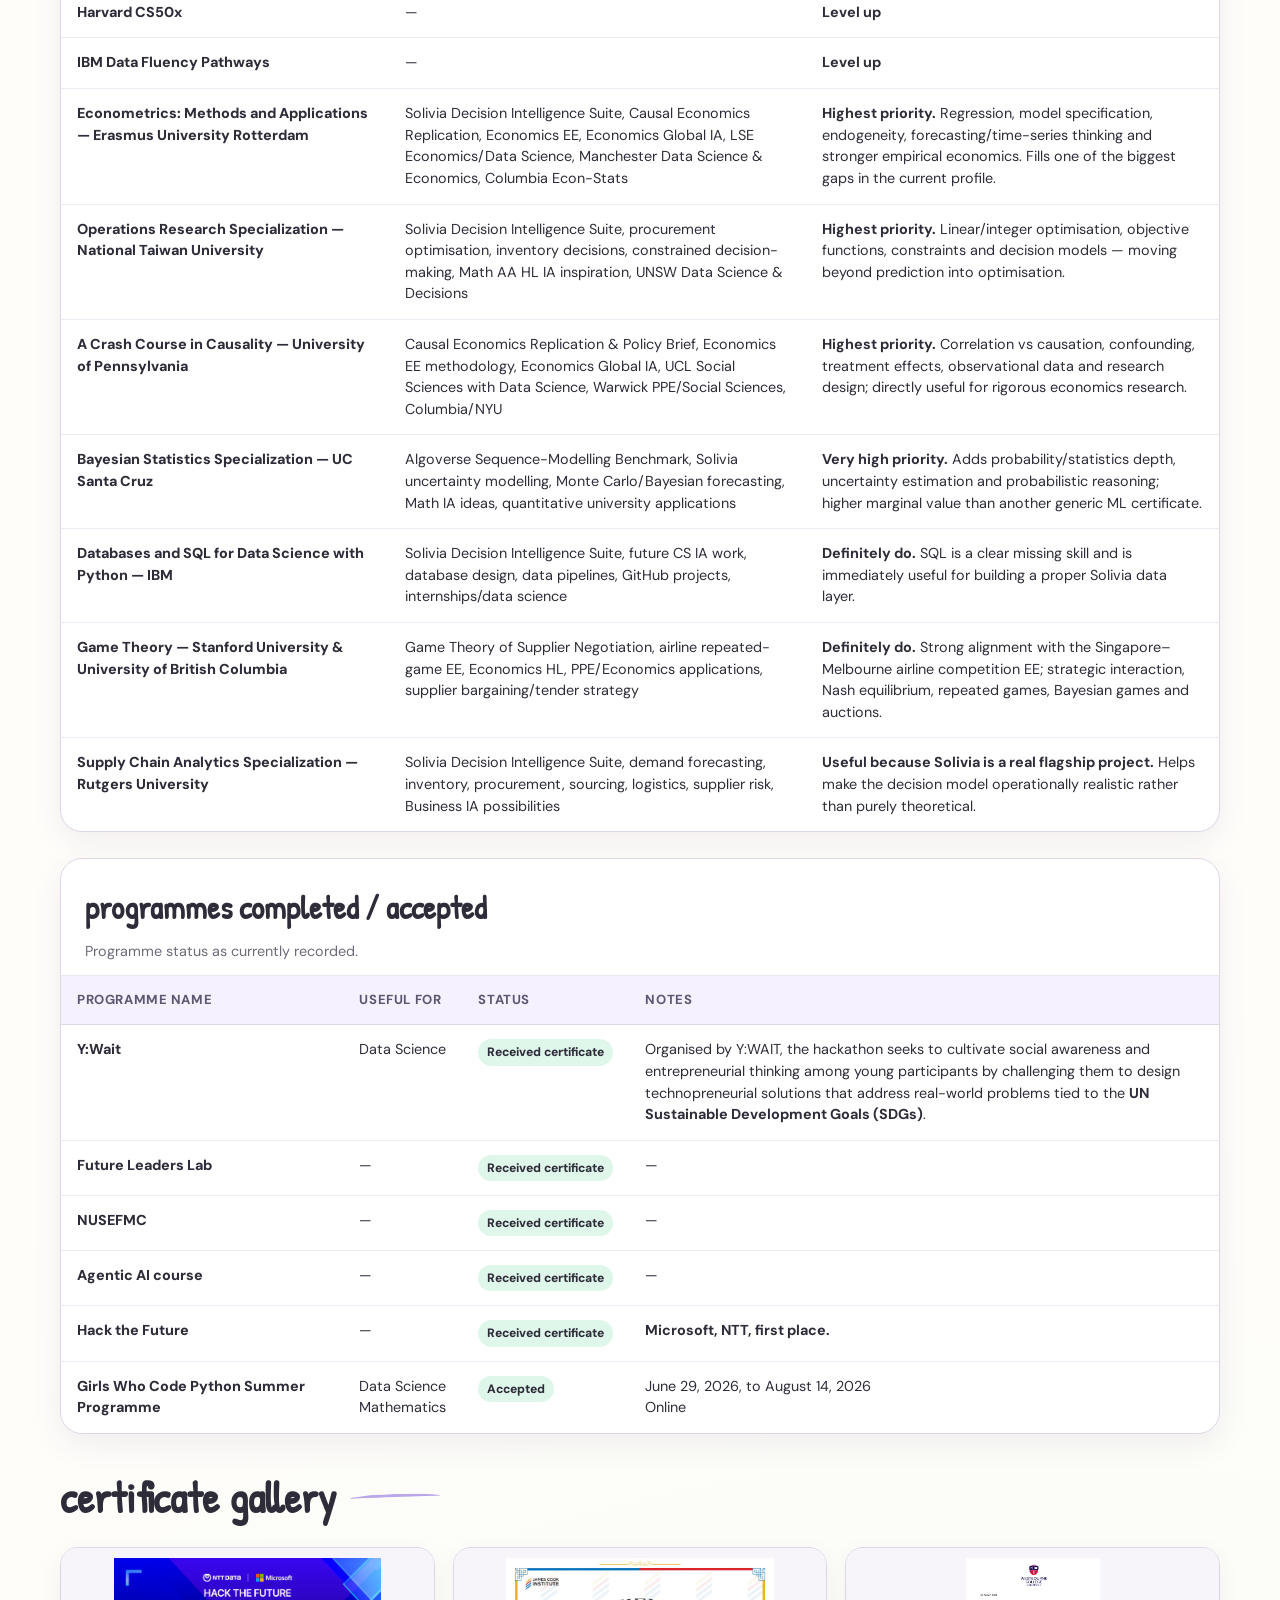
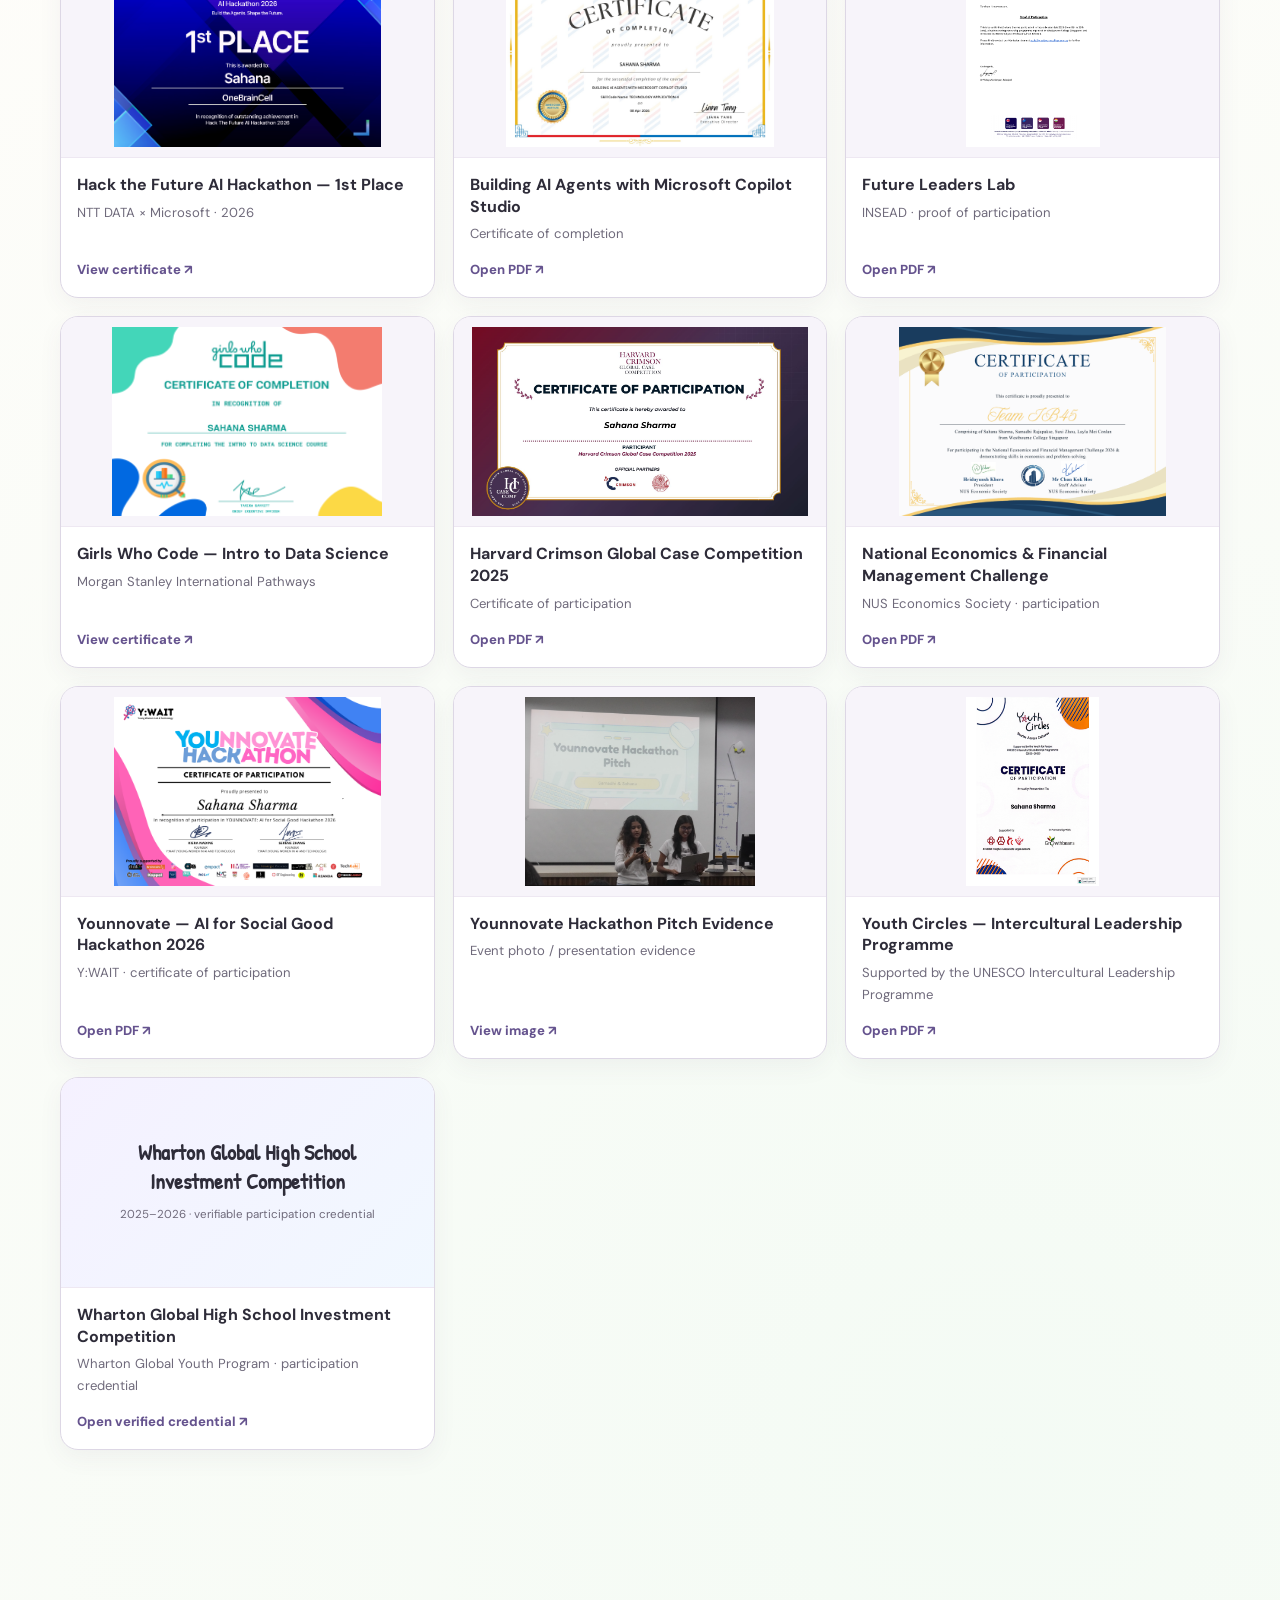
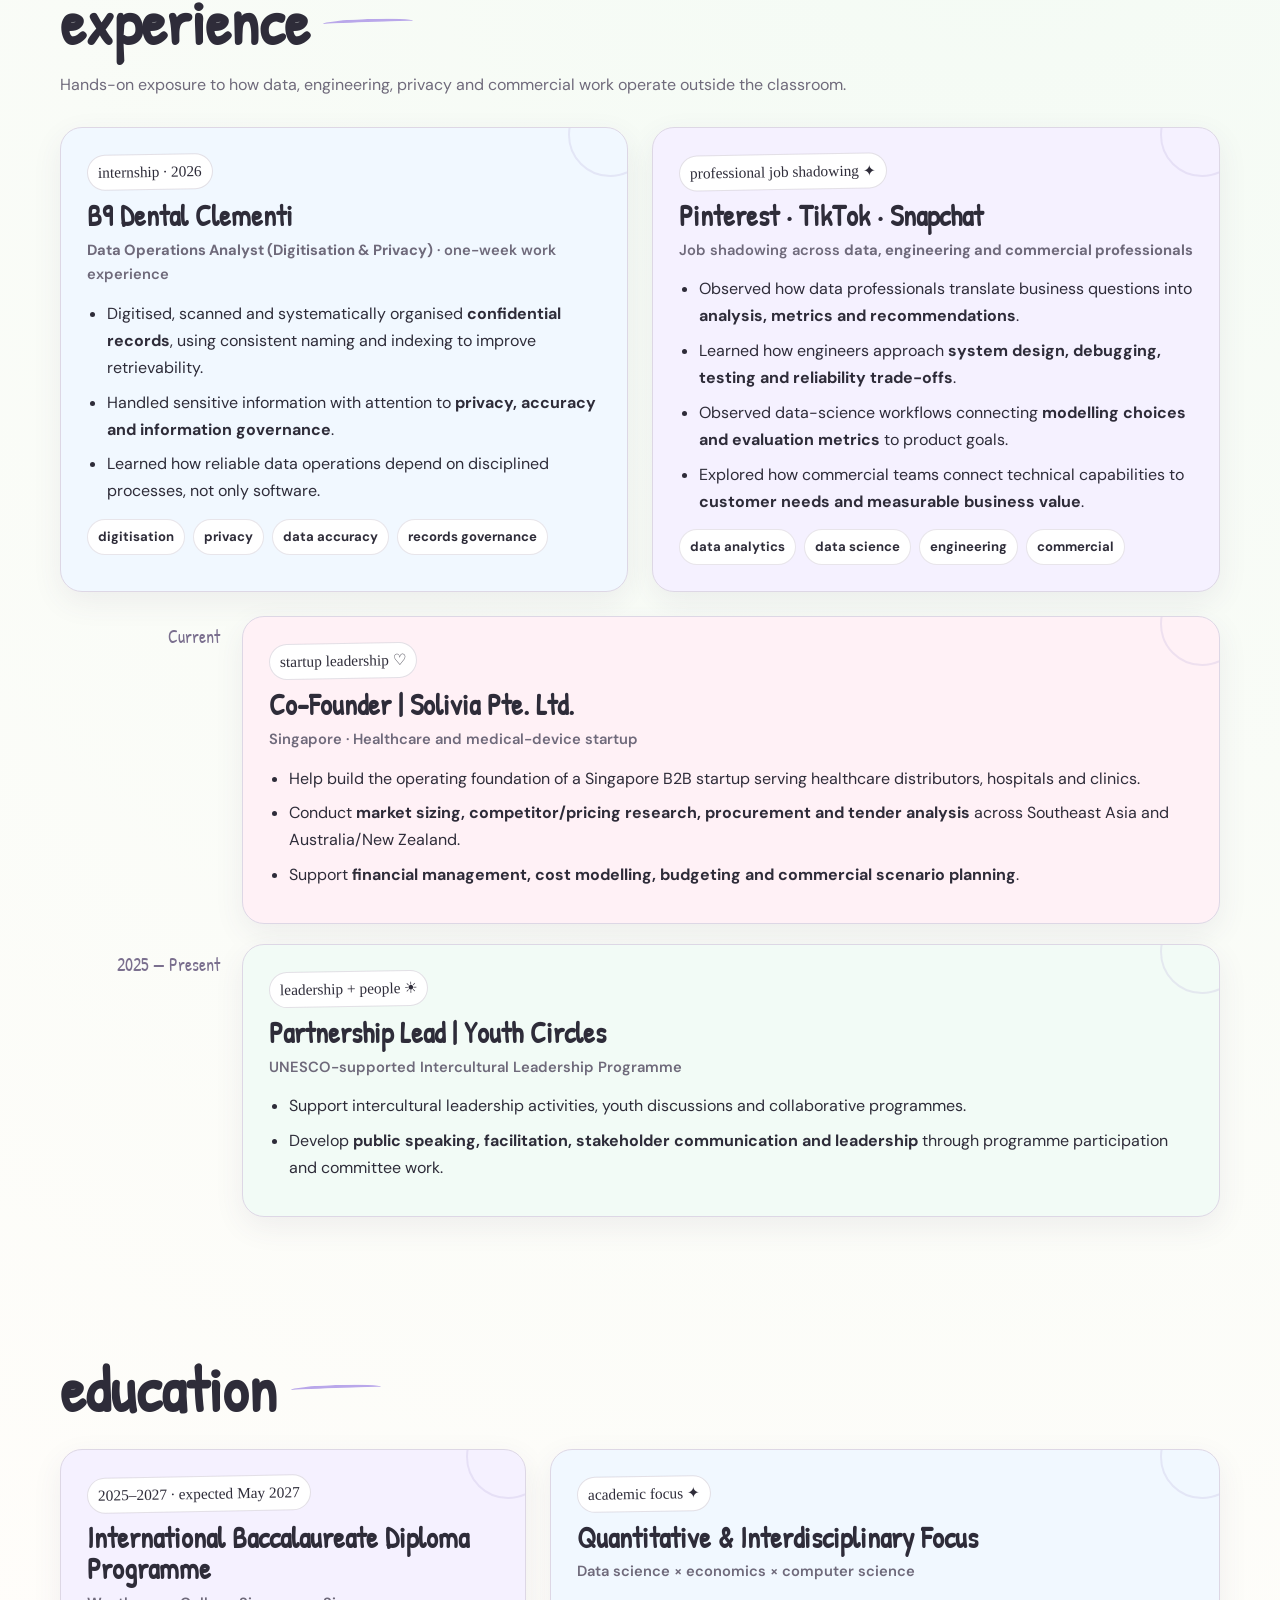
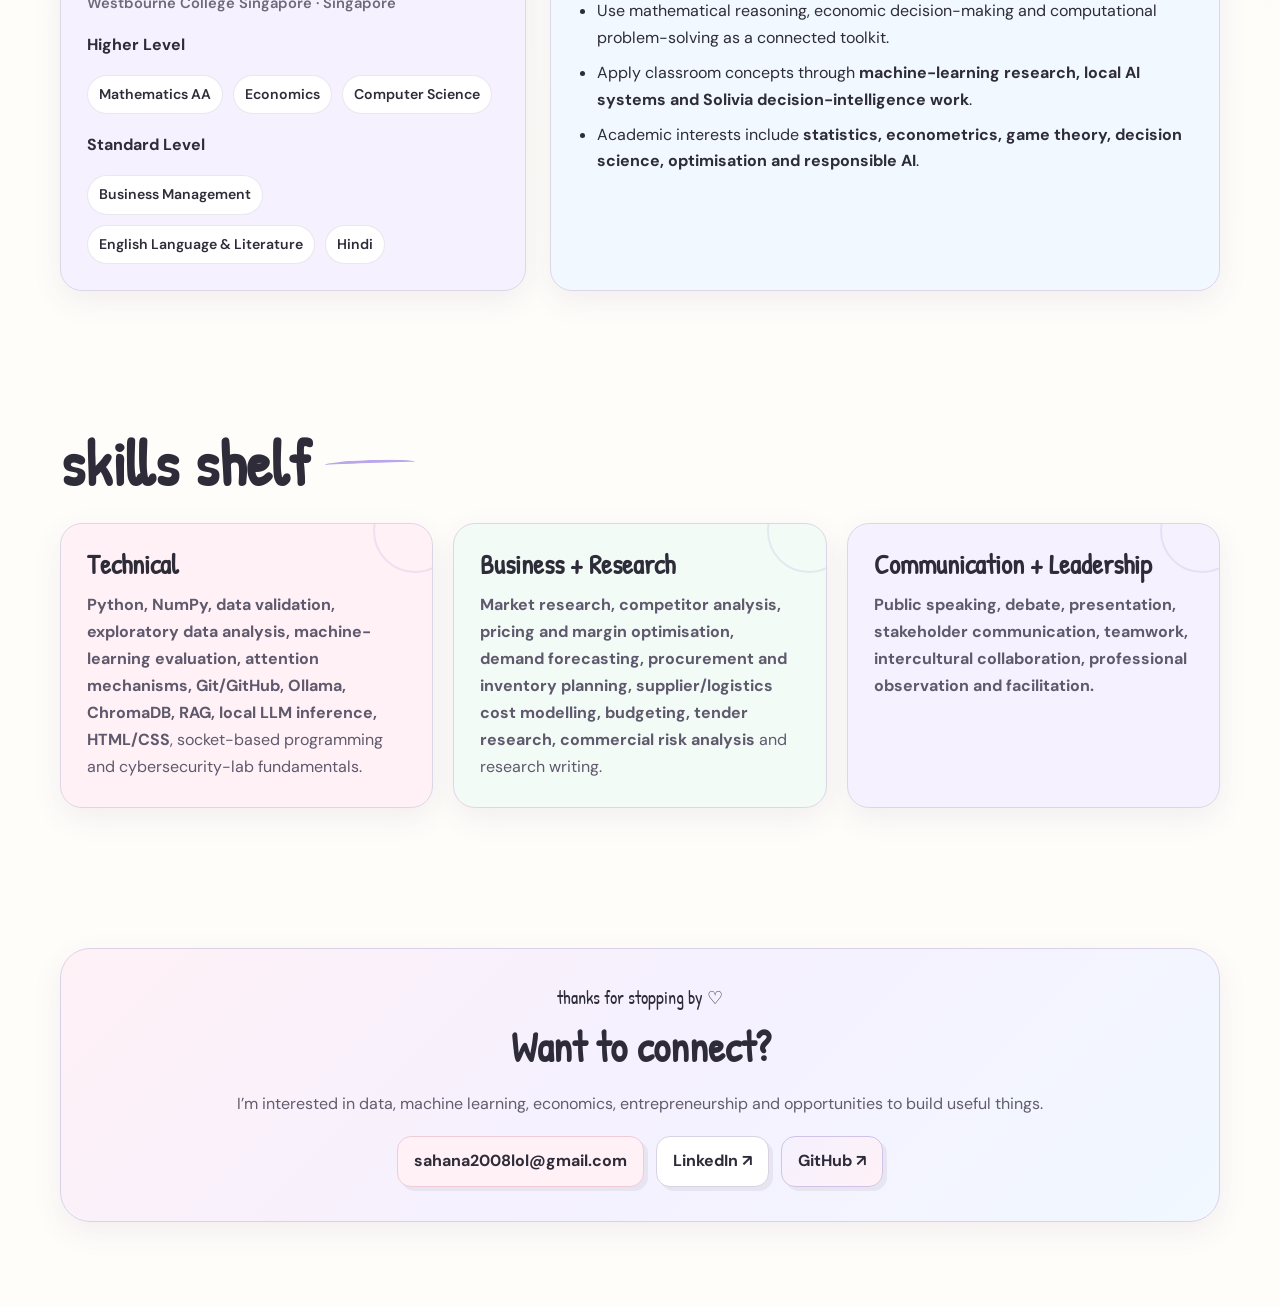
==== commit 3c1f00c1: "Add files via upload" ====
--- a/index.html
+++ b/index.html
@@ -5,511 +5,78 @@
   <meta name="viewport" content="width=device-width, initial-scale=1.0" />
   <meta name="description" content="Sahana Sharma — IBDP student exploring Data Science, Economics, AI, entrepreneurship and applied research." />
   <title>Sahana Sharma | Portfolio</title>
-
   <link rel="preconnect" href="https://fonts.googleapis.com">
   <link rel="preconnect" href="https://fonts.gstatic.com" crossorigin>
   <link href="https://fonts.googleapis.com/css2?family=DM+Sans:wght@400;500;600;700&family=Patrick+Hand&family=Schoolbell&display=swap" rel="stylesheet">
-
   <style>
     :root{
-      --ink:#2e2c39;
-      --muted:#6f6a7b;
-      --paper:#fffdfa;
-      --pink:#ffd9e8;
-      --pink-2:#fff1f6;
-      --lav:#e7ddff;
-      --lav-2:#f5f1ff;
-      --mint:#dff7ea;
-      --mint-2:#f2fbf6;
-      --sky:#dceeff;
-      --sky-2:#f1f8ff;
-      --peach:#ffe6cc;
-      --yellow:#fff0aa;
-      --line:#ddd7e5;
-      --shadow:0 10px 30px rgba(80,67,100,.08);
-      --radius:22px;
+      --ink:#2e2c39; --muted:#6f6a7b; --paper:#fffdfa; --pink:#ffd9e8; --pink-2:#fff1f6;
+      --lav:#e7ddff; --lav-2:#f5f1ff; --mint:#dff7ea; --mint-2:#f2fbf6; --sky:#dceeff;
+      --sky-2:#f1f8ff; --peach:#ffe6cc; --yellow:#fff0aa; --line:#ddd7e5;
+      --shadow:0 10px 30px rgba(80,67,100,.08); --radius:22px;
     }
-
-    *{box-sizing:border-box; scroll-behavior:smooth;}
-    body{
-      margin:0;
-      background:
-        radial-gradient(circle at 12% 10%, rgba(255,217,232,.38), transparent 22%),
-        radial-gradient(circle at 84% 12%, rgba(220,238,255,.44), transparent 23%),
-        radial-gradient(circle at 78% 72%, rgba(223,247,234,.35), transparent 26%),
-        var(--paper);
-      color:var(--ink);
-      font-family:"DM Sans",system-ui,-apple-system,BlinkMacSystemFont,"Segoe UI",sans-serif;
-      line-height:1.68;
-    }
-
-    a{color:inherit;}
-    .inline-link{
-      font-weight:700;
-      text-decoration:underline;
-      text-decoration-thickness:1.5px;
-      text-underline-offset:3px;
-    }
-    .inline-link:hover{color:#6e55a8;}
-    .chalk{font-family:"Patrick Hand","Chalkboard SE","Comic Sans MS",cursive;}
-    .doodle{font-family:"Schoolbell","Patrick Hand",cursive;}
-
-    .page{
-      width:min(1160px, calc(100% - 34px));
-      margin:0 auto;
-    }
-
-    nav{
-      position:sticky;
-      top:0;
-      z-index:99;
-      padding:14px 0 8px;
-      backdrop-filter:blur(14px);
-      background:rgba(255,253,250,.82);
-      border-bottom:1px solid rgba(221,215,229,.55);
-    }
-    .nav-inner{
-      width:min(1160px, calc(100% - 34px));
-      margin:auto;
-      display:flex;
-      align-items:center;
-      justify-content:space-between;
-      gap:14px;
-    }
-    .brand{
-      font-family:"Patrick Hand",cursive;
-      font-size:1.55rem;
-      font-weight:700;
-      text-decoration:none;
-      letter-spacing:.02em;
-    }
-    .nav-links{
-      display:flex;
-      gap:18px;
-      flex-wrap:wrap;
-      justify-content:flex-end;
-      font-size:.94rem;
-      font-weight:600;
-      color:#5f596d;
-    }
-    .nav-links a{
-      text-decoration:none;
-      padding:7px 10px;
-      border-radius:999px;
-      transition:.2s ease;
-    }
-    .nav-links a:hover{background:var(--lav-2); transform:translateY(-1px);}
-
-    .hero{
-      min-height:82vh;
-      display:grid;
-      grid-template-columns:1.18fr .82fr;
-      gap:54px;
-      align-items:center;
-      padding:76px 0 56px;
-      position:relative;
-    }
-
-    .hero::before{
-      content:"✦";
-      position:absolute;
-      left:-24px;
-      top:58px;
-      font-size:42px;
-      color:#cbb8ff;
-      transform:rotate(-12deg);
-    }
-    .hero::after{
-      content:"♡";
-      position:absolute;
-      right:9%;
-      bottom:55px;
-      font-size:38px;
-      color:#ffb9d2;
-      transform:rotate(8deg);
-      font-family:"Schoolbell",cursive;
-    }
-
-    .eyebrow{
-      display:inline-flex;
-      gap:8px;
-      align-items:center;
-      background:var(--yellow);
-      border:1.5px solid #e9d67c;
-      border-radius:999px;
-      padding:8px 14px;
-      font-size:.9rem;
-      font-weight:700;
-      box-shadow:4px 4px 0 rgba(231,214,124,.26);
-      transform:rotate(-1deg);
-    }
-    h1{
-      margin:16px 0 10px;
-      font-family:"Patrick Hand",cursive;
-      font-size:clamp(4rem,8vw,7.2rem);
-      line-height:.88;
-      letter-spacing:-.03em;
-      font-weight:700;
-    }
-    .hero-sub{
-      font-family:"Patrick Hand",cursive;
-      font-size:clamp(1.25rem,2.2vw,1.75rem);
-      max-width:760px;
-      line-height:1.25;
-      color:#544c63;
-      margin:0 0 24px;
-    }
-    .hero-copy{
-      max-width:720px;
-      font-size:1.02rem;
-      color:#5f596d;
-      margin:0 0 28px;
-    }
-    .contact-row{
-      display:flex;
-      gap:12px;
-      flex-wrap:wrap;
-    }
-    .btn{
-      display:inline-flex;
-      align-items:center;
-      gap:8px;
-      padding:11px 16px;
-      border-radius:14px;
-      border:1.5px solid #d8d2e2;
-      text-decoration:none;
-      font-weight:700;
-      background:white;
-      box-shadow:4px 4px 0 rgba(216,210,226,.45);
-      transition:.18s ease;
-    }
-    .btn:hover{transform:translate(-2px,-2px); box-shadow:6px 6px 0 rgba(216,210,226,.55);}
-    .btn.primary{background:var(--pink-2); border-color:#efcbd8;}
-
-    .portrait-wrap{
-      position:relative;
-      width:min(100%,420px);
-      margin-left:auto;
-      transform:rotate(1.6deg);
-    }
-    .portrait-card{
-      background:white;
-      padding:14px 14px 54px;
-      border:1.5px solid #ded8e5;
-      border-radius:10px;
-      box-shadow:var(--shadow), 10px 14px 0 rgba(231,221,255,.55);
-    }
-    .portrait-card img{
-      width:100%;
-      aspect-ratio:4/5;
-      object-fit:cover;
-      object-position:center;
-      display:block;
-      border-radius:4px;
-      filter:saturate(.98) contrast(1.01);
-    }
-    .portrait-caption{
-      font-family:"Schoolbell",cursive;
-      font-size:1.14rem;
-      text-align:center;
-      margin-top:14px;
-      color:#62596e;
-      transform:rotate(-.6deg);
-    }
-    .tape{
-      position:absolute;
-      width:90px;
-      height:28px;
-      background:rgba(255,240,170,.75);
-      top:-7px;
-      left:50%;
-      transform:translateX(-50%) rotate(-5deg);
-      border-left:1px solid rgba(215,199,125,.3);
-      border-right:1px solid rgba(215,199,125,.3);
-    }
-
-    section{padding:72px 0;}
-    .section-title{
-      margin:0 0 28px;
-      display:flex;
-      align-items:center;
-      gap:14px;
-    }
-    .section-title h2{
-      font-family:"Patrick Hand",cursive;
-      font-size:clamp(2.5rem,5vw,4rem);
-      line-height:1;
-      margin:0;
-    }
-    .scribble{
-      height:7px;
-      width:90px;
-      border-top:3px solid #b9a7ea;
-      border-radius:50%;
-      transform:rotate(-2deg);
-    }
-
-    .profile-box{
-      border:1.5px dashed #cfc5de;
-      border-radius:var(--radius);
-      background:rgba(255,255,255,.72);
-      padding:28px;
-      box-shadow:var(--shadow);
-      font-size:1.04rem;
-    }
-
-    .grid-2{display:grid; grid-template-columns:1fr 1fr; gap:24px;}
-    .card{
-      background:white;
-      border:1.5px solid var(--line);
-      border-radius:var(--radius);
-      padding:26px;
-      box-shadow:var(--shadow);
-      position:relative;
-      overflow:hidden;
-    }
-    .card::after{
-      content:"";
-      position:absolute;
-      width:80px;
-      height:80px;
-      border:2px solid rgba(170,153,209,.2);
-      border-radius:50%;
-      top:-35px;
-      right:-25px;
-    }
-    .card h3{
-      font-family:"Patrick Hand",cursive;
-      margin:0;
-      font-size:1.8rem;
-      line-height:1.1;
-    }
-    .meta{
-      font-size:.92rem;
-      color:var(--muted);
-      margin:6px 0 14px;
-      font-weight:600;
-    }
-    .card ul{margin:0; padding-left:20px;}
-    .card li{margin:8px 0;}
-    .card.pink{background:var(--pink-2);}
-    .card.lav{background:var(--lav-2);}
-    .card.mint{background:var(--mint-2);}
-    .card.sky{background:var(--sky-2);}
-    .card.peach{background:#fff7ef;}
-
-    .mini-label{
-      display:inline-block;
-      font-family:"Schoolbell",cursive;
-      font-size:.96rem;
-      padding:4px 10px;
-      border-radius:999px;
-      background:white;
-      border:1px solid rgba(80,67,100,.16);
-      margin-bottom:10px;
-      transform:rotate(-1deg);
-    }
-
-    .timeline{
-      display:grid;
-      gap:20px;
-    }
-    .timeline-item{
-      display:grid;
-      grid-template-columns:160px 1fr;
-      gap:22px;
-      align-items:start;
-    }
-    .time{
-      font-family:"Patrick Hand",cursive;
-      font-size:1.15rem;
-      color:#7a6f8e;
-      text-align:right;
-      padding-top:6px;
-    }
-
-    .projects{
-      display:grid;
-      grid-template-columns:repeat(2,1fr);
-      gap:24px;
-    }
-    .project-card{
-      min-height:310px;
-      display:flex;
-      flex-direction:column;
-    }
-    .project-card .numbers{
-      display:flex;
-      gap:10px;
-      flex-wrap:wrap;
-      margin-top:auto;
-      padding-top:18px;
-    }
-    .stat{
-      background:white;
-      border:1px solid rgba(90,75,110,.14);
-      border-radius:14px;
-      padding:9px 11px;
-      font-size:.86rem;
-      font-weight:700;
-    }
-
-    .project-reflection{
-      margin-top:18px;
-      padding:15px 16px;
-      border-radius:16px;
-      background:rgba(255,255,255,.72);
-      border:1px dashed rgba(112,91,145,.24);
-      font-size:.91rem;
-      color:#5f596d;
-    }
-    .project-reflection p{margin:7px 0;}
-    .project-reflection strong{color:var(--ink);}
-
-    .exposure-grid{
-      display:grid;
-      grid-template-columns:repeat(4,1fr);
-      gap:18px;
-    }
-    .exposure{
-      background:white;
-      border:1.5px solid var(--line);
-      border-radius:18px;
-      padding:20px;
-      min-height:180px;
-      box-shadow:0 8px 24px rgba(80,67,100,.05);
-    }
-    .exposure .icon{
-      font-size:1.55rem;
-      margin-bottom:8px;
-      display:block;
-    }
-    .exposure h3{
-      font-family:"Patrick Hand",cursive;
-      font-size:1.5rem;
-      margin:0 0 8px;
-    }
-    .exposure p{font-size:.92rem; color:#645e70; margin:0;}
-    .exposure-foot{
-      margin-top:18px;
-      font-size:.9rem;
-      padding:16px 18px;
-      border-radius:16px;
-      background:var(--lav-2);
-      border:1px dashed #cfc2ec;
-    }
-
-    .edu-block{
-      display:grid;
-      grid-template-columns:.82fr 1.18fr;
-      gap:24px;
-    }
-    .subject-list{
-      display:flex;
-      flex-wrap:wrap;
-      gap:10px;
-      margin-top:14px;
-    }
-    .chip{
-      padding:7px 11px;
-      border-radius:999px;
-      border:1px solid rgba(80,67,100,.12);
-      background:white;
-      font-size:.88rem;
-      font-weight:600;
-    }
-
-    .activity-list{
-      columns:2;
-      column-gap:28px;
-    }
-    .activity{
-      break-inside:avoid;
-      background:white;
-      border:1px solid var(--line);
-      border-radius:16px;
-      padding:16px 18px;
-      margin-bottom:16px;
-      box-shadow:0 6px 18px rgba(80,67,100,.04);
-    }
-
-    .skills-grid{
-      display:grid;
-      grid-template-columns:repeat(3,1fr);
-      gap:20px;
-    }
-    .skill-card h3{
-      font-family:"Patrick Hand",cursive;
-      font-size:1.7rem;
-      margin:0 0 12px;
-    }
-    .skill-card p{margin:0; color:#5f596d;}
-
-    .footer{
-      padding:70px 0 84px;
-      text-align:center;
-    }
-    .footer-box{
-      background:linear-gradient(135deg,var(--pink-2),var(--lav-2),var(--sky-2));
-      border:1.5px solid #d9d1e7;
-      border-radius:30px;
-      padding:34px;
-      box-shadow:var(--shadow);
-    }
-    .footer h2{
-      font-family:"Patrick Hand",cursive;
-      font-size:2.6rem;
-      margin:0 0 8px;
-    }
-    .footer p{margin:0 0 18px; color:#625c6e;}
-
-    .backtop{
-      position:fixed;
-      right:20px;
-      bottom:20px;
-      width:48px;
-      height:48px;
-      display:grid;
-      place-items:center;
-      background:white;
-      border:1.5px solid #d8d2e2;
-      border-radius:50%;
-      text-decoration:none;
-      box-shadow:var(--shadow);
-      font-family:"Schoolbell",cursive;
-      font-size:1.1rem;
-    }
-
-    @media (max-width: 940px){
-      .hero{grid-template-columns:1fr; min-height:auto; gap:38px; padding-top:56px;}
-      .portrait-wrap{margin:0 auto; width:min(80%,420px);}
-      .grid-2,.projects,.edu-block{grid-template-columns:1fr;}
-      .exposure-grid{grid-template-columns:1fr 1fr;}
-      .skills-grid{grid-template-columns:1fr;}
-      .timeline-item{grid-template-columns:1fr; gap:8px;}
-      .time{text-align:left;}
-    }
-    @media (max-width: 700px){
-      nav{position:relative;}
-      .nav-inner{align-items:flex-start;}
-      .nav-links{display:none;}
-      h1{font-size:4.4rem;}
-      section{padding:54px 0;}
-      .exposure-grid{grid-template-columns:1fr;}
-      .activity-list{columns:1;}
-      .portrait-wrap{width:92%;}
-    }
+    *{box-sizing:border-box;scroll-behavior:smooth}
+    body{margin:0;background:radial-gradient(circle at 12% 10%,rgba(255,217,232,.38),transparent 22%),radial-gradient(circle at 84% 12%,rgba(220,238,255,.44),transparent 23%),radial-gradient(circle at 78% 72%,rgba(223,247,234,.35),transparent 26%),var(--paper);color:var(--ink);font-family:"DM Sans",system-ui,-apple-system,BlinkMacSystemFont,"Segoe UI",sans-serif;line-height:1.68}
+    a{color:inherit}.inline-link{font-weight:700;text-decoration:underline;text-decoration-thickness:1.5px;text-underline-offset:3px}.inline-link:hover{color:#6e55a8}
+    .chalk{font-family:"Patrick Hand","Chalkboard SE","Comic Sans MS",cursive}.doodle{font-family:"Schoolbell","Patrick Hand",cursive}.page{width:min(1160px,calc(100% - 34px));margin:0 auto}
+    nav{position:sticky;top:0;z-index:99;padding:10px 0 8px;backdrop-filter:blur(16px);background:rgba(255,253,250,.9);border-bottom:1px solid rgba(221,215,229,.7)}
+    .nav-shell{width:min(1160px,calc(100% - 34px));margin:auto}.nav-top{display:flex;align-items:center;justify-content:space-between;gap:16px}.brand{font-family:"Patrick Hand",cursive;font-size:1.55rem;font-weight:700;text-decoration:none;letter-spacing:.02em;white-space:nowrap}
+    .search-wrap{position:relative;width:min(420px,42vw)}.search-input{width:100%;border:1.5px solid #d8d2e2;border-radius:999px;background:white;padding:10px 40px 10px 16px;font:inherit;color:var(--ink);outline:none;box-shadow:0 5px 16px rgba(80,67,100,.05)}.search-input:focus{border-color:#b7a5e8;box-shadow:0 0 0 4px rgba(231,221,255,.65)}.search-icon{position:absolute;right:14px;top:50%;transform:translateY(-50%);color:#7a7187;font-size:.9rem}.search-results{display:none;position:absolute;top:48px;left:0;right:0;background:white;border:1.5px solid var(--line);border-radius:18px;box-shadow:0 16px 40px rgba(67,55,84,.16);overflow:hidden;max-height:420px;overflow-y:auto;z-index:130}.search-results.open{display:block}.search-result{display:block;padding:12px 14px;text-decoration:none;border-bottom:1px solid #eee9f3}.search-result:last-child{border-bottom:0}.search-result:hover,.search-result.active{background:var(--lav-2)}.search-result strong{display:block;font-size:.91rem}.search-result span{display:block;color:var(--muted);font-size:.78rem;line-height:1.35;margin-top:2px}.search-empty{padding:16px;color:var(--muted);font-size:.88rem}
+    .nav-links{display:flex;gap:7px;overflow-x:auto;padding:8px 0 0;scrollbar-width:none}.nav-links::-webkit-scrollbar{display:none}.nav-links a{flex:0 0 auto;text-decoration:none;padding:6px 10px;border-radius:999px;font-size:.86rem;font-weight:700;color:#5f596d;transition:.2s ease}.nav-links a:hover{background:var(--lav-2);transform:translateY(-1px)}
+    .hero{min-height:80vh;display:grid;grid-template-columns:1.18fr .82fr;gap:54px;align-items:center;padding:72px 0 56px;position:relative}.hero::before{content:"✦";position:absolute;left:-24px;top:58px;font-size:42px;color:#cbb8ff;transform:rotate(-12deg)}.hero::after{content:"♡";position:absolute;right:9%;bottom:55px;font-size:38px;color:#ffb9d2;transform:rotate(8deg);font-family:"Schoolbell",cursive}
+    .eyebrow{display:inline-flex;gap:8px;align-items:center;background:var(--yellow);border:1.5px solid #e9d67c;border-radius:999px;padding:8px 14px;font-size:.9rem;font-weight:700;box-shadow:4px 4px 0 rgba(231,214,124,.26);transform:rotate(-1deg)}
+    h1{margin:16px 0 10px;font-family:"Patrick Hand",cursive;font-size:clamp(4rem,8vw,7.2rem);line-height:.88;letter-spacing:-.03em;font-weight:700}.hero-sub{font-family:"Patrick Hand",cursive;font-size:clamp(1.25rem,2.2vw,1.75rem);max-width:760px;line-height:1.25;color:#544c63;margin:0 0 24px}.hero-copy{max-width:720px;font-size:1.02rem;color:#5f596d;margin:0 0 28px}.contact-row{display:flex;gap:12px;flex-wrap:wrap}.btn{display:inline-flex;align-items:center;gap:8px;padding:11px 16px;border-radius:14px;border:1.5px solid #d8d2e2;text-decoration:none;font-weight:700;background:white;box-shadow:4px 4px 0 rgba(216,210,226,.45);transition:.18s ease}.btn:hover{transform:translate(-2px,-2px);box-shadow:6px 6px 0 rgba(216,210,226,.55)}.btn.primary{background:var(--pink-2);border-color:#efcbd8}
+    .portrait-wrap{position:relative;width:min(100%,420px);margin-left:auto;transform:rotate(1.6deg)}.portrait-card{background:white;padding:14px 14px 54px;border:1.5px solid #ded8e5;border-radius:10px;box-shadow:var(--shadow),10px 14px 0 rgba(231,221,255,.55)}.portrait-card img{width:100%;aspect-ratio:4/5;object-fit:cover;object-position:center;display:block;border-radius:4px;filter:saturate(.98) contrast(1.01)}.portrait-caption{font-family:"Schoolbell",cursive;font-size:1.14rem;text-align:center;margin-top:14px;color:#62596e;transform:rotate(-.6deg)}.tape{position:absolute;width:90px;height:28px;background:rgba(255,240,170,.75);top:-7px;left:50%;transform:translateX(-50%) rotate(-5deg);border-left:1px solid rgba(215,199,125,.3);border-right:1px solid rgba(215,199,125,.3)}
+    section{padding:70px 0;scroll-margin-top:112px}.section-title{margin:0 0 28px;display:flex;align-items:center;gap:14px}.section-title h2{font-family:"Patrick Hand",cursive;font-size:clamp(2.5rem,5vw,4rem);line-height:1;margin:0}.scribble{height:7px;width:90px;border-top:3px solid #b9a7ea;border-radius:50%;transform:rotate(-2deg)}.section-kicker{margin:-10px 0 28px;color:var(--muted);max-width:820px}.profile-box{border:1.5px dashed #cfc5de;border-radius:var(--radius);background:rgba(255,255,255,.72);padding:28px;box-shadow:var(--shadow);font-size:1.04rem}
+    .grid-2{display:grid;grid-template-columns:1fr 1fr;gap:24px}.grid-3{display:grid;grid-template-columns:repeat(3,1fr);gap:20px}.card{background:white;border:1.5px solid var(--line);border-radius:var(--radius);padding:26px;box-shadow:var(--shadow);position:relative;overflow:hidden}.card::after{content:"";position:absolute;width:80px;height:80px;border:2px solid rgba(170,153,209,.2);border-radius:50%;top:-35px;right:-25px}.card h3{font-family:"Patrick Hand",cursive;margin:0;font-size:1.8rem;line-height:1.1}.meta{font-size:.92rem;color:var(--muted);margin:6px 0 14px;font-weight:600}.card ul{margin:0;padding-left:20px}.card li{margin:8px 0}.card.pink{background:var(--pink-2)}.card.lav{background:var(--lav-2)}.card.mint{background:var(--mint-2)}.card.sky{background:var(--sky-2)}.card.peach{background:#fff7ef}.mini-label{display:inline-block;font-family:"Schoolbell",cursive;font-size:.96rem;padding:4px 10px;border-radius:999px;background:white;border:1px solid rgba(80,67,100,.16);margin-bottom:10px;transform:rotate(-1deg)}
+    .research-grid{display:grid;grid-template-columns:1fr 1fr;gap:24px}.research-card{min-height:100%;display:flex;flex-direction:column}.research-workstreams{display:grid;gap:10px;margin-top:16px}.workstream{padding:12px 14px;background:rgba(255,255,255,.78);border:1px dashed rgba(100,85,125,.2);border-radius:14px}.workstream strong{display:block;margin-bottom:2px}.numbers{display:flex;gap:10px;flex-wrap:wrap;margin-top:auto;padding-top:18px}.stat{background:white;border:1px solid rgba(90,75,110,.14);border-radius:14px;padding:9px 11px;font-size:.86rem;font-weight:700}
+    .timeline{display:grid;gap:20px}.timeline-item{display:grid;grid-template-columns:160px 1fr;gap:22px;align-items:start}.time{font-family:"Patrick Hand",cursive;font-size:1.15rem;color:#7a6f8e;text-align:right;padding-top:6px}.experience-highlight{display:grid;grid-template-columns:1fr 1fr;gap:24px;margin-bottom:24px}.role-focus{margin-top:14px;display:flex;gap:8px;flex-wrap:wrap}.role-focus span{font-size:.82rem;font-weight:700;border:1px solid rgba(90,75,110,.14);background:white;border-radius:999px;padding:6px 10px}
+    .projects{display:grid;grid-template-columns:repeat(2,1fr);gap:24px}.project-card{min-height:310px;display:flex;flex-direction:column}.project-reflection{margin-top:18px;padding:15px 16px;border-radius:16px;background:rgba(255,255,255,.72);border:1px dashed rgba(112,91,145,.24);font-size:.91rem;color:#5f596d}.project-reflection p{margin:7px 0}.project-reflection strong{color:var(--ink)}
+    .table-card{background:white;border:1.5px solid var(--line);border-radius:var(--radius);box-shadow:var(--shadow);overflow:hidden;margin-bottom:26px}.table-heading{padding:22px 24px 12px}.table-heading h3{font-family:"Patrick Hand",cursive;font-size:2rem;margin:0}.table-heading p{margin:4px 0 0;color:var(--muted);font-size:.9rem}.table-scroll{overflow-x:auto}.programme-table{width:100%;border-collapse:collapse;min-width:920px}.programme-table th{position:sticky;top:0;text-align:left;background:var(--lav-2);font-size:.82rem;text-transform:uppercase;letter-spacing:.045em;color:#5e5670;padding:13px 16px;border-top:1px solid #ece7f1;border-bottom:1px solid #ded7e7}.programme-table td{vertical-align:top;padding:14px 16px;border-bottom:1px solid #eee9f3;font-size:.9rem;line-height:1.5}.programme-table tr:last-child td{border-bottom:0}.programme-table tbody tr:hover{background:#fffdf8}.programme-name{font-weight:800;min-width:260px}.status-pill{display:inline-block;padding:4px 9px;border-radius:999px;font-size:.76rem;font-weight:800;background:var(--mint);white-space:nowrap}
+    .learning-mini-grid{display:grid;grid-template-columns:1fr 1fr;gap:18px;margin-bottom:26px}.reading-card{padding:22px;border:1.5px dashed #cfc5de;border-radius:20px;background:rgba(255,255,255,.7)}.reading-card h3{font-family:"Patrick Hand",cursive;font-size:1.65rem;margin:0 0 6px}.reading-card p{margin:0;color:var(--muted)}
+    .certificate-grid{display:grid;grid-template-columns:repeat(3,1fr);gap:18px}.certificate-card{display:flex;flex-direction:column;background:white;border:1.5px solid var(--line);border-radius:18px;overflow:hidden;box-shadow:0 8px 24px rgba(80,67,100,.06);transition:.18s ease}.certificate-card:hover{transform:translateY(-3px);box-shadow:0 14px 34px rgba(80,67,100,.1)}.certificate-preview{height:210px;background:#f7f4fa;display:flex;align-items:center;justify-content:center;border-bottom:1px solid #eee8f2}.certificate-preview img{width:100%;height:100%;object-fit:contain;padding:10px}.certificate-body{padding:16px;display:flex;flex-direction:column;gap:6px;flex:1}.certificate-body h4{margin:0;font-size:1rem;line-height:1.35}.certificate-body p{margin:0;color:var(--muted);font-size:.82rem}.certificate-link{margin-top:auto;padding-top:8px;font-weight:800;font-size:.82rem;text-decoration:none;color:#65538e}.credential-art{height:100%;width:100%;padding:22px;display:flex;align-items:center;justify-content:center;text-align:center;background:linear-gradient(135deg,var(--lav-2),var(--sky-2))}.credential-art strong{font-family:"Patrick Hand",cursive;font-size:1.4rem;line-height:1.15}.credential-art small{display:block;font-family:"DM Sans",sans-serif;font-size:.72rem;color:var(--muted);margin-top:7px}
+    .edu-block{display:grid;grid-template-columns:.82fr 1.18fr;gap:24px}.subject-list{display:flex;flex-wrap:wrap;gap:10px;margin-top:14px}.chip{padding:7px 11px;border-radius:999px;border:1px solid rgba(80,67,100,.12);background:white;font-size:.88rem;font-weight:600}.activity-list{columns:2;column-gap:28px}.activity{break-inside:avoid;background:white;border:1px solid var(--line);border-radius:16px;padding:16px 18px;margin-bottom:16px;box-shadow:0 6px 18px rgba(80,67,100,.04)}.skills-grid{display:grid;grid-template-columns:repeat(3,1fr);gap:20px}.skill-card h3{font-family:"Patrick Hand",cursive;font-size:1.7rem;margin:0 0 12px}.skill-card p{margin:0;color:#5f596d}
+    .footer{padding:70px 0 84px;text-align:center}.footer-box{background:linear-gradient(135deg,var(--pink-2),var(--lav-2),var(--sky-2));border:1.5px solid #d9d1e7;border-radius:30px;padding:34px;box-shadow:var(--shadow)}.footer h2{font-family:"Patrick Hand",cursive;font-size:2.6rem;margin:0 0 8px}.footer p{margin:0 0 18px;color:#625c6e}.backtop{position:fixed;right:20px;bottom:20px;width:48px;height:48px;display:grid;place-items:center;background:white;border:1.5px solid #d8d2e2;border-radius:50%;text-decoration:none;box-shadow:var(--shadow);font-family:"Schoolbell",cursive;font-size:1.1rem}.search-hit{animation:hitPulse 1.8s ease}@keyframes hitPulse{0%,100%{box-shadow:var(--shadow)}30%{box-shadow:0 0 0 6px rgba(255,240,170,.8),var(--shadow)}}
+
+    /* Polished pastel interactions */
+    ::selection{background:var(--pink);color:var(--ink)}
+    body::before,body::after{content:"";position:fixed;z-index:-1;border-radius:50%;filter:blur(2px);pointer-events:none;opacity:.55}
+    body::before{width:260px;height:260px;left:-120px;top:38%;background:radial-gradient(circle,var(--lav),transparent 68%);animation:floatBlob 14s ease-in-out infinite}
+    body::after{width:300px;height:300px;right:-150px;top:62%;background:radial-gradient(circle,var(--mint),transparent 68%);animation:floatBlob 17s ease-in-out infinite reverse}
+    @keyframes floatBlob{0%,100%{transform:translateY(0) rotate(0)}50%{transform:translateY(-26px) rotate(8deg)}}
+    .reading-progress{position:fixed;top:0;left:0;right:0;height:3px;z-index:180;background:transparent;pointer-events:none}.reading-progress span{display:block;height:100%;width:0;background:linear-gradient(90deg,#efb9d0,#bca9ee,#acdcca);border-radius:999px;transition:width .08s linear}
+    .nav-links a.active{background:linear-gradient(135deg,var(--pink-2),var(--lav-2));color:#473d59;box-shadow:inset 0 0 0 1px rgba(150,128,195,.16)}
+    .search-input{padding-right:82px}.search-shortcut{position:absolute;right:39px;top:50%;transform:translateY(-50%);font-size:.66rem;font-weight:800;letter-spacing:.04em;color:#877e93;border:1px solid #ded8e5;background:#faf8fc;border-radius:7px;padding:2px 5px;pointer-events:none}.search-wrap:focus-within .search-shortcut{opacity:0}.search-result mark{background:var(--yellow);color:inherit;padding:0 1px;border-radius:3px}.search-result .result-meta{font-size:.68rem;text-transform:uppercase;letter-spacing:.06em;font-weight:800;color:#8a8098;margin-bottom:2px}.search-results::before{content:"search results";display:block;padding:8px 14px 5px;font-family:"Schoolbell",cursive;color:#8a8098;font-size:.82rem;background:#fffdfb;border-bottom:1px dashed #eee8f2}
+    .btn,.card,.reading-card,.certificate-card,.profile-box{transition:transform .22s ease,box-shadow .22s ease,border-color .22s ease}.card:hover,.reading-card:hover,.certificate-card:hover{transform:translateY(-4px) rotate(-.15deg);box-shadow:0 16px 36px rgba(80,67,100,.12);border-color:#cabee0}.profile-box:hover{box-shadow:0 15px 34px rgba(80,67,100,.11)}
+    .github-btn{background:linear-gradient(135deg,#f5f1ff,#fff1f6);border-color:#cfc3e7}.github-btn:hover{background:linear-gradient(135deg,#ebe2ff,#ffe7f0)}
+    .section-title h2{position:relative}.section-title h2::after{content:"✦";position:absolute;font-family:"Schoolbell",cursive;font-size:.42em;color:#c6b2ee;right:-25px;top:-7px;opacity:0;transform:scale(.5) rotate(-20deg);transition:.25s ease}.section-title:hover h2::after{opacity:1;transform:scale(1) rotate(8deg)}
+    [data-reveal]{opacity:0;transform:translateY(14px);transition:opacity .55s ease,transform .55s ease}[data-reveal].revealed{opacity:1;transform:none}.hero .contact-row{align-items:center}.brand{position:relative}.brand::after{content:"";position:absolute;left:0;right:0;bottom:-2px;height:3px;background:linear-gradient(90deg,var(--pink),var(--lav),var(--mint));transform:scaleX(0);transform-origin:left;transition:.25s ease;border-radius:999px}.brand:hover::after{transform:scaleX(1)}
+    @media (hover:hover){.portrait-card{transition:transform .28s ease,box-shadow .28s ease}.portrait-wrap:hover .portrait-card{transform:rotate(-1.2deg) translateY(-3px);box-shadow:0 16px 40px rgba(80,67,100,.12),12px 16px 0 rgba(231,221,255,.55)}}
+    @media (prefers-reduced-motion:reduce){*{scroll-behavior:auto!important}.reading-progress span,[data-reveal],.card,.reading-card,.certificate-card,.portrait-card,body::before,body::after{animation:none!important;transition:none!important}[data-reveal]{opacity:1;transform:none}}
+
+    @media (max-width:940px){.hero{grid-template-columns:1fr;min-height:auto;gap:38px;padding-top:56px}.portrait-wrap{margin:0 auto;width:min(80%,420px)}.grid-2,.grid-3,.research-grid,.projects,.edu-block,.experience-highlight{grid-template-columns:1fr}.certificate-grid{grid-template-columns:1fr 1fr}.skills-grid{grid-template-columns:1fr}.timeline-item{grid-template-columns:1fr;gap:8px}.time{text-align:left}.search-wrap{width:min(380px,55vw)}}
+    @media (max-width:700px){.nav-top{align-items:center;flex-wrap:wrap}.brand{font-size:1.38rem}.search-wrap{order:3;width:100%}.nav-links{padding-top:7px}.hero{padding-top:44px}h1{font-size:4.4rem}section{padding:52px 0;scroll-margin-top:150px}.activity-list{columns:1}.portrait-wrap{width:92%}.certificate-grid,.learning-mini-grid{grid-template-columns:1fr}.certificate-preview{height:240px}.table-heading{padding:18px 18px 10px}}
   </style>
 </head>
-
 <body id="top">
+  <div class="reading-progress" aria-hidden="true"><span id="readingProgressBar"></span></div>
   <nav>
-    <div class="nav-inner">
-      <a class="brand" href="#top">sahana.sharma ✿</a>
-      <div class="nav-links">
+    <div class="nav-shell">
+      <div class="nav-top">
+        <a class="brand" href="#top">sahana.sharma ✿</a>
+        <div class="search-wrap">
+          <input id="siteSearch" class="search-input" type="search" placeholder="Search research, programmes, skills…" aria-label="Search this portfolio" autocomplete="off" />
+          <span class="search-icon">⌕</span>
+          <span class="search-shortcut" aria-hidden="true">⌘ K</span>
+          <div id="searchResults" class="search-results" role="listbox" aria-label="Search results"></div>
+        </div>
+      </div>
+      <div class="nav-links" aria-label="Portfolio sections">
         <a href="#about">about</a>
+        <a href="#research">research</a>
+        <a href="#projects">projects</a>
+        <a href="#learning">co-curriculars</a>
         <a href="#experience">experience</a>
-        <a href="#projects">projects</a>
         <a href="#education">education</a>
         <a href="#skills">skills</a>
       </div>
@@ -517,331 +84,315 @@
   </nav>
 
   <main class="page">
-    <section class="hero">
+    <section class="hero" data-search-item data-search-title="Sahana Sharma — Portfolio Home">
       <div>
         <div class="eyebrow">hello internet ☺ welcome to my website!</div>
         <h1>Sahana<br>Sharma</h1>
-        <p class="hero-sub">IBDP Student | Aspiring Data Scientist & Economist | Youth Circles Founding Committee Member | Solivia Pte. Ltd. Co-Founder | AI World Models Researcher</p>
-        <p class="hero-copy">
-          I enjoy projects that combine data, technology and business; from machine-learning research
-          and hackathon projects to startup operations, market research and web design.
-        </p>
+        <p class="hero-sub">IBDP Student | Aspiring Data Scientist & Economist | Solivia Pte. Ltd. Co-Founder | Machine Learning & AI Researcher</p>
+        <p class="hero-copy">I build at the intersection of <strong>data science, economics and technology</strong> — from sequence-modelling research and local AI systems to startup decision intelligence, hackathons and commercial analysis.</p>
         <div class="contact-row">
           <a class="btn primary" href="mailto:sahana2008lol@gmail.com">✉ email me</a>
           <a class="btn" href="https://linkedin.com/in/sahana-sharma08" target="_blank" rel="noopener">↗ linkedin</a>
+          <a class="btn github-btn" href="https://github.com/sahanasharma" target="_blank" rel="noopener" aria-label="Sahana Sharma on GitHub">⌘ github</a>
           <span class="btn">⌖ Singapore</span>
         </div>
       </div>
-
       <div class="portrait-wrap">
         <div class="tape"></div>
-        <div class="portrait-card">
-          <img src="sahana-portrait.jpg" alt="Portrait of Sahana Sharma">
-          <div class="portrait-caption"> extroverted data scientist & economist ✦</div>
-        </div>
-      </div>
-    </section>
-
-    <section id="about">
+        <div class="portrait-card"><img src="sahana-portrait.jpg" alt="Portrait of Sahana Sharma"><div class="portrait-caption">data scientist × economist × builder ✦</div></div>
+      </div>
+    </section>
+
+    <section id="about" data-search-item data-search-title="About me">
       <div class="section-title"><h2>about me</h2><div class="scribble"></div></div>
       <div class="profile-box">
-        I’m an IB Diploma student combining <strong>data science and economics</strong> through hands-on
-        research, startup operations and technology projects. I’m a Co-Founder of <strong>Solivia Pte. Ltd.</strong>, where
-        I built the company website
-        <a class="inline-link" href="https://solivia.life/" target="_blank" rel="noopener">https://solivia.life/</a>,
-        conduct market and commercial research, and support financial management. I’m also a
-        Machine Learning & AI Researcher with <strong>Algoverse</strong>, with experience in Python-based model evaluation,
-        data validation, Git/GitHub workflows and communicating technical findings. My recent professional exposure includes
-        job shadowing data, engineering and commercial professionals across <strong>Pinterest, TikTok and Snapchat</strong>.
-      </div>
-    </section>
-
-    <section id="experience">
-      <div class="section-title"><h2>experience + leadership</h2><div class="scribble"></div></div>
-
-      <div class="timeline">
-        <div class="timeline-item">
-          <div class="time">Current</div>
-          <article class="card pink">
-            <span class="mini-label">startup life ♡</span>
-            <h3>Co-Founder | Solivia Pte. Ltd.</h3>
-            <div class="meta">Singapore · Healthcare and medical-device startup</div>
-            <ul>
-              <li>Joined at inception and help build the operating foundation of a Singapore B2B startup serving healthcare distributors, hospitals and clinics.</li>
-              <li>Designed and launched <a class="inline-link" href="https://solivia.life/" target="_blank" rel="noopener">solivia.life ↗</a>, structuring brand, company and product information for external stakeholders.</li>
-              <li>Conduct market sizing, competitor and pricing research, hospital procurement and tender analysis, and regional market research across Southeast Asia and Australia/New Zealand.</li>
-              <li>Support financial management through expense tracking, price and margin analysis, supplier/order cost modelling, budgeting and commercial scenario planning.</li>
-              <li>Contribute to supply-chain research, demand forecasting and business planning for sterile surgical packs, consumables, PPE, drapes and gowns.</li>
-            </ul>
-          </article>
-        </div>
-
-        <div class="timeline-item">
-          <div class="time">2026 — Present</div>
-          <article class="card lav">
-            <span class="mini-label">research mode ✦</span>
-            <h3>Machine Learning & AI Researcher | Algoverse</h3>
-            <div class="meta">International student research programme</div>
-            <ul>
-              <li>Collaborate internationally on a sequence-based machine-learning research project using image frames, 1,024-dimensional embeddings and x-y position targets.</li>
-              <li>Validate datasets by inspecting array shapes, data types, distributions and missing values, then prepare structured inputs for modelling and evaluation.</li>
-              <li>Research model architecture and attention-based approaches, document findings and translate technical results into clear research explanations.</li>
-            </ul>
-          </article>
-        </div>
-
-        <div class="timeline-item">
-          <div class="time">2026 · 1 week</div>
-          <article class="card sky">
-            <span class="mini-label">data operations ✦</span>
-            <h3>Data Operations & Information Governance Intern | B9 Clementi</h3>
-            <div class="meta">One-week work experience</div>
-            <ul>
-              <li>Digitised, scanned and systematically organised confidential records, applying consistent file naming and indexing to improve document retrievability.</li>
-              <li>Handled sensitive information carefully while maintaining clear, accurate organisation across physical and digital records.</li>
-              <li>Gained practical exposure to information governance, data accuracy, confidentiality and the operational discipline required for reliable records management.</li>
-            </ul>
-          </article>
-        </div>
-
-        <div class="timeline-item">
-          <div class="time">2025 -- Present</div>
-          <article class="card mint">
-            <span class="mini-label">people + ideas ☀</span>
-            <h3>Partnership Lead | Youth Circles</h3>
-            <div class="meta">UNESCO-supported Intercultural Leadership Programme</div>
-            <ul>
-              <li>Committee leader in intercultural leadership activities and youth discussions focused on collaboration, open-mindedness and constructive dialogue.</li>
-              <li>Supported group communication and youth engagement while developing public-speaking, facilitation and leadership skills.</li>
-            </ul>
-          </article>
-        </div>
+        I’m an IB Diploma student combining <strong>Mathematics AA HL, Economics HL and Computer Science HL</strong> with hands-on research, startup operations and technology projects. I’m a Co-Founder of <strong>Solivia Pte. Ltd.</strong>, where I built the company website <a class="inline-link" href="https://solivia.life/" target="_blank" rel="noopener">solivia.life ↗</a>, conduct market and commercial research, and support financial management. I also work on <strong>machine-learning research with Algoverse</strong>, including sequence data, high-dimensional embeddings, model evaluation and attention-based approaches. My professional exposure includes a data-operations internship and job shadowing across <strong>Pinterest, TikTok and Snapchat</strong>.
+      </div>
+    </section>
+
+    <section id="research">
+      <div class="section-title"><h2>research</h2><div class="scribble"></div></div>
+      <p class="section-kicker">My research work connects quantitative methods to real decisions. The two central strands are my <strong>independent economics × data science passion project</strong> and my <strong>Algoverse machine-learning research</strong>.</p>
+      <div class="research-grid">
+        <article class="card peach research-card" data-search-item data-search-title="Passion Project — Solivia Decision Intelligence Suite">
+          <span class="mini-label">independent passion project · in development</span>
+          <h3>Applied Economics × Data Science Research Programme</h3>
+          <div class="meta">Flagship strand: <strong>Solivia Decision Intelligence Suite</strong></div>
+          <p>I’m developing a structured research programme that uses economics, statistics and optimisation to move from <strong>describing business conditions</strong> to <strong>making defensible decisions under uncertainty</strong>.</p>
+          <div class="research-workstreams">
+            <div class="workstream"><strong>1 · Solivia Decision Intelligence Suite</strong>Demand forecasting, pricing and margin analysis, procurement, inventory, supplier economics and constrained decision-making for a live medical-supply distribution context.</div>
+            <div class="workstream"><strong>2 · Causal Economics Replication & Policy Brief</strong>Replicating an empirical economics result and separating correlation from causation using research design, regression and causal-inference thinking.</div>
+            <div class="workstream"><strong>3 · Offline Economics RAG Evaluation Benchmark</strong>Turning my local economics RAG assistant into a benchmarked research system by testing retrieval quality, answer faithfulness and source attribution.</div>
+            <div class="workstream"><strong>4 · Game Theory of Supplier Negotiation</strong>Applying strategic interaction, bargaining and repeated-game concepts to supplier and procurement decisions.</div>
+          </div>
+          <div class="numbers"><span class="stat">econometrics</span><span class="stat">optimisation</span><span class="stat">causal inference</span><span class="stat">decision science</span></div>
+        </article>
+
+        <article class="card lav research-card" data-search-item data-search-title="Algoverse Sequence-Modelling Benchmark — Machine Learning & AI Research">
+          <span class="mini-label">Algoverse · machine learning research</span>
+          <h3>Sequence-Modelling Benchmark & AI World Models Research</h3>
+          <div class="meta">International student research programme</div>
+          <ul>
+            <li>Work with sequential datasets containing <strong>image-frame representations, 1,024-dimensional embeddings and x-y position targets</strong>.</li>
+            <li>Validate data by inspecting <strong>array shapes, data types, distributions and missing values</strong> before model training and evaluation.</li>
+            <li>Research <strong>attention-based and sequence-model architectures</strong>, compare modelling choices and document technical findings clearly.</li>
+            <li>Use <strong>Python, Git and GitHub</strong> for reproducible experimentation, version control and collaborative research workflows.</li>
+            <li>Focus on building a stronger evaluation benchmark rather than treating a single model result as the conclusion.</li>
+          </ul>
+          <div class="numbers"><span class="stat">sequence modelling</span><span class="stat">1,024-D embeddings</span><span class="stat">attention</span><span class="stat">model evaluation</span></div>
+        </article>
       </div>
     </section>
 
     <section id="projects">
       <div class="section-title"><h2>selected projects</h2><div class="scribble"></div></div>
+      <p class="section-kicker">Projects here are implementation-focused; research-heavy work now lives in the dedicated Research section.</p>
       <div class="projects">
-
-        <article class="card sky project-card">
-          <span class="mini-label">July 2026 · hackathon</span>
-          <h3>FraudCrew — Agentic AI Fraud Evaluation</h3>
-          <div class="meta">NTT DATA / NUS / Microsoft Hackathon Project</div>
-          <ul>
-            <li>Developed and tested an evaluation workflow for a multi-agent fraud investigation system using Python and GitHub.</li>
-            <li>Evaluated 60 alerts containing 6 confirmed fraud cases: the system escalated 20 and cleared 40.</li>
-            <li>Added red-team test scenarios and submitted work through a feature branch and pull request.</li>
-          </ul>
-          <div class="numbers">
-            <span class="stat">100% fraud recall</span>
-            <span class="stat">30% precision</span>
-            <span class="stat">74% less false-positive workload</span>
-            <span class="stat">≈20 analyst hours saved</span>
-          </div>
-          <div class="project-reflection">
-            <p><strong>How it helped:</strong> Strengthened my understanding of agent evaluation, confusion-matrix metrics, red-team testing and collaborative Git workflows.</p>
-            <p><strong>Impact:</strong> The evaluation captured all confirmed fraud cases in the test set while substantially reducing false-positive review workload.</p>
-            <p><strong>Feedback & next time:</strong> The 30% precision showed that recall was stronger than selectivity. Next time I would calibrate escalation thresholds, expand non-fraud and adversarial test cases, and evaluate cost-sensitive trade-offs.</p>
-          </div>
-        </article>
-
-        <article class="card peach project-card">
-          <span class="mini-label">ongoing · passion project</span>
-          <h3>Optimising Demand, Pricing and Procurement for Solivia’s Medical Supply Distribution Model</h3>
-          <div class="meta">Independent Applied Data Science & Economics Project | Solivia Pte. Ltd.</div>
-          <ul>
-            <li>Developing a decision-focused report that connects demand, procurement, inventory, pricing, order quantities, supplier costs and commercial risk within a real medical-supply distribution context.</li>
-            <li><strong>Report scope:</strong> distributor demand forecasting; procurement and inventory planning; pricing and margin optimisation; order-quantity optimisation; supplier and logistics cost modelling; distributor concentration and commercial risk analysis; hospital tender and procurement intelligence.</li>
-            <li>Translate operational and commercial inputs into structured scenarios that can support evidence-based purchasing, pricing and go-to-market decisions.</li>
-          </ul>
-          <div class="numbers">
-            <span class="stat">demand forecasting</span>
-            <span class="stat">pricing + margins</span>
-            <span class="stat">inventory planning</span>
-            <span class="stat">commercial risk</span>
-          </div>
-          <div class="project-reflection">
-            <p><strong>How it helped:</strong> Lets me apply economics, quantitative reasoning and data science to a live business problem rather than treating them as separate classroom subjects.</p>
-            <p><strong>Impact:</strong> Creates a reusable decision framework for balancing stock availability, working capital, margins, supplier economics and distributor concentration risk.</p>
-            <p><strong>Feedback & next time:</strong> I would make every commercial assumption explicit, stress-test lead times and tender cycles, and add sensitivity analysis and forecast comparison as more historical data becomes available.</p>
-          </div>
-        </article>
-
-        <article class="card lav project-card">
-          <span class="mini-label">independent AI build ✦</span>
-          <h3>Offline RAG Assistants — Economics & Tennis</h3>
-          <div class="meta">Local AI Engineering Project | Ollama + ChromaDB</div>
-          <ul>
-            <li>Built two separate domain-specific AI assistants, one for economics and one for tennis, using <strong>Ollama</strong> for local language-model inference and <strong>ChromaDB</strong> for vector-based knowledge retrieval.</li>
-            <li>Structured independent knowledge bases so each assistant can retrieve relevant context and generate domain-focused answers without relying on a hosted cloud model or external API.</li>
-            <li>Designed the systems to run fully locally and offline, keeping source material and inference on-device while exploring retrieval-augmented generation architecture.</li>
-          </ul>
-          <div class="numbers">
-            <span class="stat">Ollama</span>
-            <span class="stat">ChromaDB</span>
-            <span class="stat">local inference</span>
-            <span class="stat">RAG</span>
-          </div>
-          <div class="project-reflection">
-            <p><strong>How it helped:</strong> Deepened my understanding of embeddings, vector retrieval, local LLM inference, prompt/context design and the difference between a model and an AI application built around a model.</p>
-            <p><strong>Impact:</strong> Demonstrated that useful domain-specific AI tools can operate privately and offline without sending user data to external services.</p>
-            <p><strong>Feedback & next time:</strong> I would build a formal retrieval benchmark, compare chunking and embedding strategies, add source-attribution in answers and measure response quality across a fixed question set.</p>
-          </div>
-        </article>
-
-        <article class="card mint project-card">
-          <span class="mini-label">ethical security lab ⌁</span>
-          <h3>Controlled Cybersecurity & Ethical Hacking Lab</h3>
-          <div class="meta">Independent Security Engineering Project</div>
-          <ul>
-            <li>Built an isolated cybersecurity demonstration environment combining honeypots, socket-based communication and monitoring, controlled injection test cases and defensive logging.</li>
-            <li>Created a deliberately vulnerable authentication flow to demonstrate how insecure credential handling can be exposed and detected within a safe, educational environment.</li>
-            <li>Built a booking application as a sandbox target for demonstrating common web-security weaknesses, attacker behaviour and the defensive signals generated during testing.</li>
-          </ul>
-          <div class="numbers">
-            <span class="stat">honeypots</span>
-            <span class="stat">network sockets</span>
-            <span class="stat">defensive logging</span>
-            <span class="stat">ethical testing</span>
-          </div>
-          <div class="project-reflection">
-            <p><strong>How it helped:</strong> Connected programming concepts with practical security thinking, including network communication, observability, input validation, authentication risk and attacker-defender behaviour.</p>
-            <p><strong>Impact:</strong> Created a controlled environment for understanding how vulnerabilities appear in practice and how defensive systems can capture evidence of suspicious activity.</p>
-            <p><strong>Feedback & next time:</strong> I would separate attack simulation and defensive monitoring more cleanly, strengthen input validation and rate-limiting controls, standardise log events and add automated security tests.</p>
-          </div>
-        </article>
-
-      </div>
-    </section>
-
-    <section id="exposure">
-      <div class="section-title"><h2>professional exposure</h2><div class="scribble"></div></div>
-      <div class="exposure-grid">
-        <article class="exposure">
-          <span class="icon">⌁</span>
-          <h3>Data Analytics</h3>
-          <p>Job shadowed a data analyst and observed how business questions are translated into data cleaning, exploratory analysis, dashboards and evidence-based recommendations.</p>
-        </article>
-        <article class="exposure">
-          <span class="icon">⌨</span>
-          <h3>Senior Engineering</h3>
-          <p>Observed engineering workflows including system design, debugging, code quality, testing, collaboration and the trade-offs involved in delivering reliable software.</p>
-        </article>
-        <article class="exposure">
-          <span class="icon">✦</span>
-          <h3>Data Science</h3>
-          <p>Job shadowed both data-science and senior data-science roles, learning how modelling choices, evaluation metrics and limitations connect back to product and business objectives.</p>
-        </article>
-        <article class="exposure">
-          <span class="icon">↗</span>
-          <h3>Sales & Commercial</h3>
-          <p>Observed customer discovery, solution positioning, stakeholder communication and how commercial teams connect technical capabilities to measurable business value.</p>
-        </article>
-      </div>
-      <div class="exposure-foot">
-        Job-shadowing exposure has spanned professionals across <strong>Pinterest, TikTok and Snapchat</strong>, including data analytics, data science, senior engineering and sales. Additional career-exposure sessions have included <strong>The Trade Desk and OpenAI</strong>.
-      </div>
-    </section>
-
-    <section id="education">
+        <article class="card sky project-card" data-search-item data-search-title="FraudCrew — Agentic AI Fraud Evaluation">
+          <span class="mini-label">July 2026 · hackathon</span><h3>FraudCrew — Agentic AI Fraud Evaluation</h3><div class="meta">NTT DATA / NUS / Microsoft Hackathon Project · <strong>1st place</strong></div>
+          <ul><li>Developed and tested an evaluation workflow for a multi-agent fraud investigation system using <strong>Python and GitHub</strong>.</li><li>Evaluated <strong>60 alerts</strong> containing <strong>6 confirmed fraud cases</strong>; the system escalated 20 and cleared 40.</li><li>Added red-team test scenarios and submitted work through a feature branch and pull request.</li></ul>
+          <div class="numbers"><span class="stat">100% fraud recall</span><span class="stat">30% precision</span><span class="stat">74% less false-positive workload</span><span class="stat">≈20 analyst hours saved</span></div>
+          <div class="project-reflection"><p><strong>What I learned:</strong> agent evaluation, confusion-matrix metrics, red-team testing and collaborative Git workflows.</p><p><strong>Next iteration:</strong> calibrate escalation thresholds, expand adversarial/non-fraud cases and evaluate cost-sensitive trade-offs.</p></div>
+        </article>
+
+        <article class="card lav project-card" data-search-item data-search-title="Offline RAG Assistants — Economics & Tennis">
+          <span class="mini-label">independent AI build ✦</span><h3>Offline RAG Assistants — Economics & Tennis</h3><div class="meta">Local AI Engineering Project | <strong>Ollama + ChromaDB</strong></div>
+          <ul><li>Built two domain-specific assistants using <strong>local LLM inference</strong> and vector-based retrieval.</li><li>Structured independent knowledge bases for economics and tennis so answers can use retrieved context without a hosted model API.</li><li>Designed both systems to run <strong>fully locally and offline</strong>, keeping source material and inference on-device.</li></ul>
+          <div class="numbers"><span class="stat">Ollama</span><span class="stat">ChromaDB</span><span class="stat">local inference</span><span class="stat">RAG</span></div>
+          <div class="project-reflection"><p><strong>Next iteration:</strong> formal retrieval benchmark, chunking/embedding comparisons, source attribution and a fixed evaluation question set.</p></div>
+        </article>
+
+        <article class="card mint project-card" data-search-item data-search-title="Controlled Cybersecurity & Ethical Hacking Lab">
+          <span class="mini-label">ethical security lab ⌁</span><h3>Controlled Cybersecurity & Ethical Hacking Lab</h3><div class="meta">Independent Security Engineering Project</div>
+          <ul><li>Built an <strong>isolated educational environment</strong> combining honeypots, socket-based communication, monitoring and defensive logging.</li><li>Used deliberately vulnerable sandbox flows to understand how insecure handling can be detected in a controlled lab.</li><li>Built a booking application as a sandbox target for observing security weaknesses and the defensive signals generated during testing.</li></ul>
+          <div class="numbers"><span class="stat">honeypots</span><span class="stat">network sockets</span><span class="stat">defensive logging</span><span class="stat">ethical testing</span></div>
+        </article>
+
+        <article class="card pink project-card" data-search-item data-search-title="Solivia Website — Product and Commercial Web Build">
+          <span class="mini-label">startup build ♡</span><h3>Solivia Website — Product & Commercial Web Build</h3><div class="meta">Web design + information architecture</div>
+          <ul><li>Designed and launched <a class="inline-link" href="https://solivia.life/" target="_blank" rel="noopener"><strong>solivia.life ↗</strong></a> for a Singapore healthcare startup.</li><li>Structured brand, company and product information for distributors, hospitals, clinics and commercial stakeholders.</li><li>Connected web design with real product positioning, market research and business-development requirements.</li></ul>
+          <div class="numbers"><span class="stat">HTML/CSS</span><span class="stat">information architecture</span><span class="stat">B2B healthcare</span></div>
+        </article>
+      </div>
+    </section>
+
+    <section id="learning">
+      <div class="section-title"><h2>co-curricular learning + certificates</h2><div class="scribble"></div></div>
+      <p class="section-kicker">A living record of the structured learning I do outside school — including <strong>online programmes, technical courses, competitions, leadership programmes and certificates</strong>.</p>
+      <div class="learning-mini-grid">
+        <div class="reading-card" data-search-item data-search-title="Reading log"><h3>reading log</h3><p>Section scaffolded for books, papers and long-form readings. I’ll add individual reading notes here as the log grows.</p></div>
+        <div class="reading-card" data-search-item data-search-title="Learning focus"><h3>what I’m deliberately building</h3><p><strong>Econometrics, optimisation, causal inference, Bayesian statistics, SQL, game theory and supply-chain analytics</strong> — chosen to strengthen the bridge between economics and data science.</p></div>
+      </div>
+
+      <div class="table-card" data-search-item data-search-title="Ongoing programmes">
+        <div class="table-heading"><h3>ongoing programmes</h3><p>Current and planned structured learning.</p></div>
+        <div class="table-scroll"><table class="programme-table"><thead><tr><th>Programme name</th><th>Useful for</th><th>Notes</th></tr></thead><tbody>
+          <tr><td class="programme-name">Hack Club</td><td>Data Science</td><td><strong>Spend 30-35 hours hacking & shipping projects</strong> (that's about a week!).</td></tr>
+          <tr><td class="programme-name">Google AI, Attention Mechanism</td><td>—</td><td><strong>Level up</strong></td></tr>
+          <tr><td class="programme-name">Harvard CS50x</td><td>—</td><td><strong>Level up</strong></td></tr>
+          <tr><td class="programme-name">IBM Data Fluency Pathways</td><td>—</td><td><strong>Level up</strong></td></tr>
+          <tr><td class="programme-name">Econometrics: Methods and Applications — Erasmus University Rotterdam</td><td>Solivia Decision Intelligence Suite, Causal Economics Replication, Economics EE, Economics Global IA, LSE Economics/Data Science, Manchester Data Science & Economics, Columbia Econ-Stats</td><td><strong>Highest priority.</strong> Regression, model specification, endogeneity, forecasting/time-series thinking and stronger empirical economics. Fills one of the biggest gaps in the current profile.</td></tr>
+          <tr><td class="programme-name">Operations Research Specialization — National Taiwan University</td><td>Solivia Decision Intelligence Suite, procurement optimisation, inventory decisions, constrained decision-making, Math AA HL IA inspiration, UNSW Data Science & Decisions</td><td><strong>Highest priority.</strong> Linear/integer optimisation, objective functions, constraints and decision models — moving beyond prediction into optimisation.</td></tr>
+          <tr><td class="programme-name">A Crash Course in Causality — University of Pennsylvania</td><td>Causal Economics Replication & Policy Brief, Economics EE methodology, Economics Global IA, UCL Social Sciences with Data Science, Warwick PPE/Social Sciences, Columbia/NYU</td><td><strong>Highest priority.</strong> Correlation vs causation, confounding, treatment effects, observational data and research design; directly useful for rigorous economics research.</td></tr>
+          <tr><td class="programme-name">Bayesian Statistics Specialization — UC Santa Cruz</td><td>Algoverse Sequence-Modelling Benchmark, Solivia uncertainty modelling, Monte Carlo/Bayesian forecasting, Math IA ideas, quantitative university applications</td><td><strong>Very high priority.</strong> Adds probability/statistics depth, uncertainty estimation and probabilistic reasoning; higher marginal value than another generic ML certificate.</td></tr>
+          <tr><td class="programme-name">Databases and SQL for Data Science with Python — IBM</td><td>Solivia Decision Intelligence Suite, future CS IA work, database design, data pipelines, GitHub projects, internships/data science</td><td><strong>Definitely do.</strong> SQL is a clear missing skill and is immediately useful for building a proper Solivia data layer.</td></tr>
+          <tr><td class="programme-name">Game Theory — Stanford University & University of British Columbia</td><td>Game Theory of Supplier Negotiation, airline repeated-game EE, Economics HL, PPE/Economics applications, supplier bargaining/tender strategy</td><td><strong>Definitely do.</strong> Strong alignment with the Singapore–Melbourne airline competition EE; strategic interaction, Nash equilibrium, repeated games, Bayesian games and auctions.</td></tr>
+          <tr><td class="programme-name">Supply Chain Analytics Specialization — Rutgers University</td><td>Solivia Decision Intelligence Suite, demand forecasting, inventory, procurement, sourcing, logistics, supplier risk, Business IA possibilities</td><td><strong>Useful because Solivia is a real flagship project.</strong> Helps make the decision model operationally realistic rather than purely theoretical.</td></tr>
+        </tbody></table></div>
+      </div>
+
+      <div class="table-card" data-search-item data-search-title="Completed programmes">
+        <div class="table-heading"><h3>programmes completed / accepted</h3><p>Programme status as currently recorded.</p></div>
+        <div class="table-scroll"><table class="programme-table"><thead><tr><th>Programme name</th><th>Useful for</th><th>Status</th><th>Notes</th></tr></thead><tbody>
+          <tr><td class="programme-name">Y:Wait</td><td>Data Science</td><td><span class="status-pill">Received certificate</span></td><td>Organised by Y:WAIT, the hackathon seeks to cultivate social awareness and entrepreneurial thinking among young participants by challenging them to design technopreneurial solutions that address real-world problems tied to the <strong>UN Sustainable Development Goals (SDGs)</strong>.</td></tr>
+          <tr><td class="programme-name">Future Leaders Lab</td><td>—</td><td><span class="status-pill">Received certificate</span></td><td>—</td></tr>
+          <tr><td class="programme-name">NUSEFMC</td><td>—</td><td><span class="status-pill">Received certificate</span></td><td>—</td></tr>
+          <tr><td class="programme-name">Agentic AI course</td><td>—</td><td><span class="status-pill">Received certificate</span></td><td>—</td></tr>
+          <tr><td class="programme-name">Hack the Future</td><td>—</td><td><span class="status-pill">Received certificate</span></td><td><strong>Microsoft, NTT, first place.</strong></td></tr>
+          <tr><td class="programme-name">Girls Who Code Python Summer Programme</td><td>Data Science<br>Mathematics</td><td><span class="status-pill">Accepted</span></td><td>June 29, 2026, to August 14, 2026<br>Online</td></tr>
+        </tbody></table></div>
+      </div>
+
+      <div class="section-title" style="margin-top:42px"><h2 style="font-size:2.7rem">certificate gallery</h2><div class="scribble"></div></div>
+      <div class="certificate-grid">
+        <article class="certificate-card" data-search-item data-search-title="Hack the Future AI Hackathon — NTT DATA Microsoft — 1st Place"><div class="certificate-preview"><img src="assets/certificate-thumbnails/ntt-data-hack-the-future-first-place.jpg" alt="Hack the Future AI Hackathon 1st place certificate"></div><div class="certificate-body"><h4><strong>Hack the Future AI Hackathon — 1st Place</strong></h4><p>NTT DATA × Microsoft · 2026</p><a class="certificate-link" href="assets/certificates/ntt-data-hack-the-future-first-place.jpg" target="_blank" rel="noopener">View certificate ↗</a></div></article>
+        <article class="certificate-card" data-search-item data-search-title="Building AI Agents with Microsoft Copilot Studio Certificate"><div class="certificate-preview"><img src="assets/certificate-thumbnails/microsoft-copilot-studio-ai-agents.png" alt="Building AI Agents with Microsoft Copilot Studio certificate"></div><div class="certificate-body"><h4>Building AI Agents with <strong>Microsoft Copilot Studio</strong></h4><p>Certificate of completion</p><a class="certificate-link" href="assets/certificates/microsoft-copilot-studio-ai-agents.pdf" target="_blank" rel="noopener">Open PDF ↗</a></div></article>
+        <article class="certificate-card" data-search-item data-search-title="Future Leaders Lab INSEAD Proof of Participation"><div class="certificate-preview"><img src="assets/certificate-thumbnails/insead-future-leaders-lab.png" alt="Future Leaders Lab proof of participation"></div><div class="certificate-body"><h4><strong>Future Leaders Lab</strong></h4><p>INSEAD · proof of participation</p><a class="certificate-link" href="assets/certificates/insead-future-leaders-lab.pdf" target="_blank" rel="noopener">Open PDF ↗</a></div></article>
+        <article class="certificate-card" data-search-item data-search-title="Girls Who Code Morgan Stanley International Pathways"><div class="certificate-preview"><img src="assets/certificate-thumbnails/girls-who-code-morgan-stanley-pathways.png" alt="Girls Who Code certificate"></div><div class="certificate-body"><h4><strong>Girls Who Code</strong> — Intro to Data Science</h4><p>Morgan Stanley International Pathways</p><a class="certificate-link" href="assets/certificates/girls-who-code-morgan-stanley-pathways.png" target="_blank" rel="noopener">View certificate ↗</a></div></article>
+        <article class="certificate-card" data-search-item data-search-title="Harvard Crimson Global Case Competition 2025 Certificate"><div class="certificate-preview"><img src="assets/certificate-thumbnails/harvard-crimson-global-case-competition-2025.png" alt="Harvard Crimson Global Case Competition certificate"></div><div class="certificate-body"><h4><strong>Harvard Crimson Global Case Competition 2025</strong></h4><p>Certificate of participation</p><a class="certificate-link" href="assets/certificates/harvard-crimson-global-case-competition-2025.pdf" target="_blank" rel="noopener">Open PDF ↗</a></div></article>
+        <article class="certificate-card" data-search-item data-search-title="NUSEFMC National Economics and Financial Management Challenge Participation"><div class="certificate-preview"><img src="assets/certificate-thumbnails/nusefmc-participation.png" alt="NUSEFMC participation certificate"></div><div class="certificate-body"><h4><strong>National Economics & Financial Management Challenge</strong></h4><p>NUS Economics Society · participation</p><a class="certificate-link" href="assets/certificates/nusefmc-participation.pdf" target="_blank" rel="noopener">Open PDF ↗</a></div></article>
+        <article class="certificate-card" data-search-item data-search-title="Younnovate AI for Social Good Hackathon 2026 Certificate"><div class="certificate-preview"><img src="assets/certificate-thumbnails/younnovate-ai-for-social-good.png" alt="Younnovate AI for Social Good Hackathon certificate"></div><div class="certificate-body"><h4><strong>Younnovate — AI for Social Good Hackathon 2026</strong></h4><p>Y:WAIT · certificate of participation</p><a class="certificate-link" href="assets/certificates/younnovate-ai-for-social-good.pdf" target="_blank" rel="noopener">Open PDF ↗</a></div></article>
+        <article class="certificate-card" data-search-item data-search-title="Younnovate AI for Social Good Hackathon Pitch"><div class="certificate-preview"><img src="assets/certificate-thumbnails/younnovate-ai-for-social-good-screenshot.png" alt="Younnovate hackathon pitch"></div><div class="certificate-body"><h4>Younnovate Hackathon <strong>Pitch Evidence</strong></h4><p>Event photo / presentation evidence</p><a class="certificate-link" href="assets/certificates/younnovate-ai-for-social-good-screenshot.png" target="_blank" rel="noopener">View image ↗</a></div></article>
+        <article class="certificate-card" data-search-item data-search-title="Youth Circles UNESCO Intercultural Leadership Programme Certificate"><div class="certificate-preview"><img src="assets/certificate-thumbnails/youth-circles-unesco-leadership.png" alt="Youth Circles UNESCO leadership programme certificate"></div><div class="certificate-body"><h4><strong>Youth Circles</strong> — Intercultural Leadership Programme</h4><p>Supported by the UNESCO Intercultural Leadership Programme</p><a class="certificate-link" href="assets/certificates/youth-circles-unesco-leadership.pdf" target="_blank" rel="noopener">Open PDF ↗</a></div></article>
+        <article class="certificate-card" data-search-item data-search-title="Wharton Global High School Investment Competition Participation Credential"><div class="certificate-preview"><div class="credential-art"><div><strong>Wharton Global High School<br>Investment Competition</strong><small>2025–2026 · verifiable participation credential</small></div></div></div><div class="certificate-body"><h4><strong>Wharton Global High School Investment Competition</strong></h4><p>Wharton Global Youth Program · participation credential</p><a class="certificate-link" href="https://www.credential.net/0f379ddd-39d1-47c5-941d-6e707d79fc63" target="_blank" rel="noopener">Open verified credential ↗</a></div></article>
+      </div>
+    </section>
+
+    <section id="experience">
+      <div class="section-title"><h2>experience</h2><div class="scribble"></div></div>
+      <p class="section-kicker">Hands-on exposure to how data, engineering, privacy and commercial work operate outside the classroom.</p>
+      <div class="experience-highlight">
+        <article class="card sky" data-search-item data-search-title="B9 Dental Clementi — Data Operations Analyst Internship">
+          <span class="mini-label">internship · 2026</span><h3>B9 Dental Clementi</h3><div class="meta"><strong>Data Operations Analyst (Digitisation & Privacy)</strong> · one-week work experience</div>
+          <ul><li>Digitised, scanned and systematically organised <strong>confidential records</strong>, using consistent naming and indexing to improve retrievability.</li><li>Handled sensitive information with attention to <strong>privacy, accuracy and information governance</strong>.</li><li>Learned how reliable data operations depend on disciplined processes, not only software.</li></ul>
+          <div class="role-focus"><span>digitisation</span><span>privacy</span><span>data accuracy</span><span>records governance</span></div>
+        </article>
+        <article class="card lav" data-search-item data-search-title="Pinterest TikTok Snapchat — Job Shadowing">
+          <span class="mini-label">professional job shadowing ✦</span><h3>Pinterest · TikTok · Snapchat</h3><div class="meta">Job shadowing across <strong>data, engineering and commercial professionals</strong></div>
+          <ul><li>Observed how data professionals translate business questions into <strong>analysis, metrics and recommendations</strong>.</li><li>Learned how engineers approach <strong>system design, debugging, testing and reliability trade-offs</strong>.</li><li>Observed data-science workflows connecting <strong>modelling choices and evaluation metrics</strong> to product goals.</li><li>Explored how commercial teams connect technical capabilities to <strong>customer needs and measurable business value</strong>.</li></ul>
+          <div class="role-focus"><span>data analytics</span><span>data science</span><span>engineering</span><span>commercial</span></div>
+        </article>
+      </div>
+
+      <div class="timeline">
+        <div class="timeline-item"><div class="time">Current</div><article class="card pink" data-search-item data-search-title="Co-Founder — Solivia Pte. Ltd."><span class="mini-label">startup leadership ♡</span><h3>Co-Founder | Solivia Pte. Ltd.</h3><div class="meta">Singapore · Healthcare and medical-device startup</div><ul><li>Help build the operating foundation of a Singapore B2B startup serving healthcare distributors, hospitals and clinics.</li><li>Conduct <strong>market sizing, competitor/pricing research, procurement and tender analysis</strong> across Southeast Asia and Australia/New Zealand.</li><li>Support <strong>financial management, cost modelling, budgeting and commercial scenario planning</strong>.</li></ul></article></div>
+        <div class="timeline-item"><div class="time">2025 — Present</div><article class="card mint" data-search-item data-search-title="Partnership Lead — Youth Circles"><span class="mini-label">leadership + people ☀</span><h3>Partnership Lead | Youth Circles</h3><div class="meta">UNESCO-supported Intercultural Leadership Programme</div><ul><li>Support intercultural leadership activities, youth discussions and collaborative programmes.</li><li>Develop <strong>public speaking, facilitation, stakeholder communication and leadership</strong> through programme participation and committee work.</li></ul></article></div>
+      </div>
+    </section>
+
+    <section id="education" data-search-item data-search-title="Education — International Baccalaureate Diploma Programme">
       <div class="section-title"><h2>education</h2><div class="scribble"></div></div>
       <div class="edu-block">
-        <article class="card lav">
-          <span class="mini-label">2025–2027 · expected May 2027</span>
-          <h3>International Baccalaureate Diploma Programme</h3>
-          <div class="meta">Westbourne College Singapore · Singapore</div>
-          <p><strong>Higher Level</strong></p>
-          <div class="subject-list">
-            <span class="chip">Mathematics AA</span>
-            <span class="chip">Economics</span>
-            <span class="chip">Computer Science</span>
-          </div>
-          <p style="margin-top:18px;"><strong>Standard Level</strong></p>
-          <div class="subject-list">
-            <span class="chip">Business Management</span>
-            <span class="chip">English Language & Literature</span>
-            <span class="chip">Hindi</span>
-          </div>
-        </article>
-
-        <article class="card sky">
-          <span class="mini-label">academic focus ✦</span>
-          <h3>Quantitative & Interdisciplinary Focus</h3>
-          <div class="meta">Data science × economics × computer science</div>
-          <ul>
-            <li>My HL combination links mathematical reasoning, economic decision-making and computational problem-solving.</li>
-            <li>I apply classroom concepts through machine-learning research, local AI systems and commercial optimisation work for Solivia.</li>
-            <li>Academic interests include statistics, data science, econometrics, game theory, decision science, business strategy and responsible AI.</li>
-          </ul>
-        </article>
-      </div>
-    </section>
-
-    <section id="activities">
-      <div class="section-title"><h2>competitions + activities</h2><div class="scribble"></div></div>
-      <div class="activity-list">
-        <div class="activity"><strong>Sustainability & Ethics Debate — Cohort Selection</strong><br>Selected as one of four students from my entire cohort to participate in a school debate on sustainability and ethics, presenting and defending evidence-based arguments in a live discussion.</div>
-        <div class="activity"><strong>Wharton Global High School Investment Competition</strong><br>2025–2026 participant in investment research, portfolio strategy and team decision-making.</div>
-        <div class="activity"><strong>Harvard Crimson Global Case Competition</strong><br>Applied structured problem-solving and business analysis to a case-based challenge.</div>
-        <div class="activity"><strong>Hack Club + technology hackathons</strong><br>Collaborative coding, rapid prototyping and project-based technology work.</div>
-        <div class="activity"><strong>Girls Who Code Pathways Programme</strong><br>Ongoing development in computer science, problem-solving, career readiness and women-in-STEM skills.</div>
-      </div>
-    </section>
-
-    <section id="certifications">
-      <div class="section-title"><h2>certifications + current learning</h2><div class="scribble"></div></div>
-      <div class="grid-2">
-        <article class="card mint">
-          <h3>Completed programmes</h3>
-          <ul>
-            <li><strong>Agentic AI with Copilot Agents</strong> — completed hands-on agentic AI coursework using Copilot agents and achieved <strong>100% on the assessment</strong>.</li>
-            <li>Python Bootcamp: Beginner to Master Programming</li>
-            <li>Python Project for Data Science</li>
-            <li>Youth Circles supported by UNESCO Intercultural Leadership Programme</li>
-          </ul>
-        </article>
-        <article class="card sky">
-          <h3>Ongoing professional development</h3>
-          <ul>
-            <li>Harvard CS50x: Introduction to Computer Science</li>
-            <li>Google AI Skills Track</li>
-            <li>IBM Data Science Skills learning pathway</li>
-          </ul>
-        </article>
+        <article class="card lav"><span class="mini-label">2025–2027 · expected May 2027</span><h3>International Baccalaureate Diploma Programme</h3><div class="meta">Westbourne College Singapore · Singapore</div><p><strong>Higher Level</strong></p><div class="subject-list"><span class="chip">Mathematics AA</span><span class="chip">Economics</span><span class="chip">Computer Science</span></div><p style="margin-top:18px"><strong>Standard Level</strong></p><div class="subject-list"><span class="chip">Business Management</span><span class="chip">English Language & Literature</span><span class="chip">Hindi</span></div></article>
+        <article class="card sky"><span class="mini-label">academic focus ✦</span><h3>Quantitative & Interdisciplinary Focus</h3><div class="meta">Data science × economics × computer science</div><ul><li>Use mathematical reasoning, economic decision-making and computational problem-solving as a connected toolkit.</li><li>Apply classroom concepts through <strong>machine-learning research, local AI systems and Solivia decision-intelligence work</strong>.</li><li>Academic interests include <strong>statistics, econometrics, game theory, decision science, optimisation and responsible AI</strong>.</li></ul></article>
       </div>
     </section>
 
     <section id="skills">
       <div class="section-title"><h2>skills shelf</h2><div class="scribble"></div></div>
       <div class="skills-grid">
-        <article class="card pink skill-card">
-          <h3>Technical</h3>
-          <p>Python, NumPy, data validation, exploratory data analysis, machine-learning evaluation, agentic AI, Ollama, ChromaDB, retrieval-augmented generation, local LLM inference, attention mechanisms, Git, GitHub, HTML/CSS, socket-based programming and cybersecurity lab fundamentals.</p>
-        </article>
-        <article class="card mint skill-card">
-          <h3>Business + Research</h3>
-          <p>Market research, competitor analysis, pricing and margin optimisation, supplier and logistics cost modelling, budgeting, financial tracking, demand forecasting, procurement and inventory planning, hospital tender research, commercial risk analysis, project planning and research writing.</p>
-        </article>
-        <article class="card lav skill-card">
-          <h3>Communication + Leadership</h3>
-          <p>Public speaking, debate, presentation, stakeholder communication, teamwork, intercultural collaboration, professional observation, time management and open-mindedness.</p>
-        </article>
+        <article class="card pink skill-card" data-search-item data-search-title="Technical skills"><h3>Technical</h3><p><strong>Python, NumPy, data validation, exploratory data analysis, machine-learning evaluation, attention mechanisms, Git/GitHub, Ollama, ChromaDB, RAG, local LLM inference, HTML/CSS</strong>, socket-based programming and cybersecurity-lab fundamentals.</p></article>
+        <article class="card mint skill-card" data-search-item data-search-title="Business and research skills"><h3>Business + Research</h3><p><strong>Market research, competitor analysis, pricing and margin optimisation, demand forecasting, procurement and inventory planning, supplier/logistics cost modelling, budgeting, tender research, commercial risk analysis</strong> and research writing.</p></article>
+        <article class="card lav skill-card" data-search-item data-search-title="Communication and leadership skills"><h3>Communication + Leadership</h3><p><strong>Public speaking, debate, presentation, stakeholder communication, teamwork, intercultural collaboration, professional observation and facilitation.</strong></p></article>
       </div>
     </section>
 
     <footer class="footer">
-      <div class="footer-box">
-        <div class="doodle" style="font-size:1.15rem;">thanks for stopping by ♡</div>
-        <h2>Want to connect?</h2>
-        <p>I’m interested in data, machine learning, economics, entrepreneurship and opportunities to build useful things.</p>
-        <div class="contact-row" style="justify-content:center;">
-          <a class="btn primary" href="mailto:sahana2008lol@gmail.com">sahana2008lol@gmail.com</a>
-          <a class="btn" href="https://linkedin.com/in/sahana-sharma08" target="_blank" rel="noopener">LinkedIn ↗</a>
-        </div>
-      </div>
+      <div class="footer-box"><div class="doodle" style="font-size:1.15rem">thanks for stopping by ♡</div><h2>Want to connect?</h2><p>I’m interested in data, machine learning, economics, entrepreneurship and opportunities to build useful things.</p><div class="contact-row" style="justify-content:center"><a class="btn primary" href="mailto:sahana2008lol@gmail.com">sahana2008lol@gmail.com</a><a class="btn" href="https://linkedin.com/in/sahana-sharma08" target="_blank" rel="noopener">LinkedIn ↗</a><a class="btn github-btn" href="https://github.com/sahanasharma" target="_blank" rel="noopener">GitHub ↗</a></div></div>
     </footer>
   </main>
-
   <a class="backtop" href="#top" aria-label="Back to top">↑</a>
+
+  <script>
+    (() => {
+      const input = document.getElementById('siteSearch');
+      const results = document.getElementById('searchResults');
+      const items = [...document.querySelectorAll('[data-search-item]')];
+      const navLinks = [...document.querySelectorAll('.nav-links a')];
+      const progressBar = document.getElementById('readingProgressBar');
+      let currentResults = [];
+      let activeIndex = -1;
+
+      const normalize = value => (value || '').toLowerCase().normalize('NFD').replace(/[\u0300-\u036f]/g, '').replace(/[^a-z0-9+#.\s-]/g, ' ').replace(/\s+/g, ' ').trim();
+      const tokens = value => normalize(value).split(' ').filter(word => word.length > 1);
+      const escapeHTML = value => String(value).replace(/[&<>"']/g, ch => ({'&':'&amp;','<':'&lt;','>':'&gt;','"':'&quot;',"'":'&#39;'}[ch]));
+      const aliases = {ai:'artificial intelligence machine learning ml',ml:'machine learning ai',coding:'python computer science github git',econ:'economics econometrics',cocurricular:'co-curricular certificates programmes learning',internship:'experience b9 dental data operations',social:'pinterest tiktok snapchat',solivia:'decision intelligence startup economics data science'};
+
+      const index = items.map((item, order) => {
+        const title = item.dataset.searchTitle || 'Portfolio item';
+        const section = item.closest('section');
+        const sectionName = section ? (section.id === 'learning' ? 'co-curriculars' : section.id) : 'home';
+        const rawText = item.innerText || '';
+        const base = normalize(`${title} ${rawText}`);
+        const keywordText = Object.entries(aliases).filter(([key]) => base.includes(key)).map(([,value]) => value).join(' ');
+        return {item,title,sectionName,rawText,titleN:normalize(title),textN:normalize(rawText),keywordN:normalize(keywordText),order};
+      });
+
+      const scoreEntry = (entry, query) => {
+        const q = normalize(query), qTokens = tokens(q);
+        if (!q) return 0;
+        let score = 0;
+        if (entry.titleN === q) score += 160;
+        if (entry.titleN.startsWith(q)) score += 110;
+        if (entry.titleN.includes(q)) score += 85;
+        if (entry.textN.includes(q)) score += 50;
+        if (entry.keywordN.includes(q)) score += 35;
+        qTokens.forEach(token => {
+          if (entry.titleN.split(' ').includes(token)) score += 28;
+          else if (entry.titleN.includes(token)) score += 18;
+          if (entry.textN.includes(token)) score += 8;
+          if (entry.keywordN.includes(token)) score += 5;
+        });
+        const searchable = `${entry.titleN} ${entry.textN} ${entry.keywordN}`;
+        if (qTokens.length && qTokens.every(token => searchable.includes(token))) score += 35;
+        return score;
+      };
+
+      const excerpt = (text, query) => {
+        const clean = text.replace(/\s+/g, ' ').trim();
+        const qTokens = tokens(query);
+        const lower = normalize(clean);
+        let at = lower.indexOf(normalize(query));
+        if (at < 0 && qTokens.length) {
+          const positions = qTokens.map(t => lower.indexOf(t)).filter(i => i >= 0);
+          at = positions.length ? Math.min(...positions) : 0;
+        }
+        const start = Math.max(0, at - 48), end = Math.min(clean.length, start + 155);
+        let out = escapeHTML(`${start > 0 ? '…' : ''}${clean.slice(start,end)}${end < clean.length ? '…' : ''}`);
+        qTokens.sort((a,b)=>b.length-a.length).forEach(token => {
+          const safe = token.replace(/[.*+?^${}()|[\]\\]/g,'\\$&');
+          out = out.replace(new RegExp(`(${safe})`, 'ig'), '<mark>$1</mark>');
+        });
+        return out;
+      };
+
+      const closeResults = () => { results.classList.remove('open'); activeIndex = -1; };
+      const goTo = entry => {
+        if (!entry) return;
+        closeResults(); input.value = '';
+        entry.item.scrollIntoView({behavior:'smooth', block:'center'});
+        entry.item.classList.remove('search-hit'); void entry.item.offsetWidth; entry.item.classList.add('search-hit');
+        setTimeout(() => entry.item.classList.remove('search-hit'), 1900);
+      };
+
+      const render = query => {
+        const q = normalize(query);
+        if (!q) { results.innerHTML = ''; closeResults(); return; }
+        currentResults = index.map(entry => ({...entry,score:scoreEntry(entry,q)})).filter(entry => entry.score > 0).sort((a,b)=>b.score-a.score || a.order-b.order).slice(0,10);
+        activeIndex = -1; results.innerHTML = '';
+        if (!currentResults.length) results.innerHTML = '<div class="search-empty">No strong matches. Try “Algoverse”, “econometrics”, “certificate”, “Pinterest”, “RAG”, “Python” or “Solivia”.</div>';
+        else currentResults.forEach((entry,index) => {
+          const link = document.createElement('a');
+          link.href='#'; link.className='search-result'; link.dataset.resultIndex=String(index); link.setAttribute('role','option');
+          link.innerHTML=`<span class="result-meta">${escapeHTML(entry.sectionName)}</span><strong>${escapeHTML(entry.title)}</strong><span>${excerpt(entry.rawText,query)}</span>`;
+          link.addEventListener('click',event=>{event.preventDefault();goTo(entry);}); results.appendChild(link);
+        });
+        results.classList.add('open');
+      };
+
+      input.addEventListener('input', event=>render(event.target.value));
+      input.addEventListener('focus', ()=>{if(input.value.trim())render(input.value);});
+      input.addEventListener('keydown', event => {
+        const links=[...results.querySelectorAll('.search-result')];
+        if(event.key==='Escape'){closeResults();input.blur();return;}
+        if(!links.length)return;
+        if(event.key==='ArrowDown'){event.preventDefault();activeIndex=(activeIndex+1)%links.length;}
+        else if(event.key==='ArrowUp'){event.preventDefault();activeIndex=(activeIndex-1+links.length)%links.length;}
+        else if(event.key==='Enter'){event.preventDefault();goTo(currentResults[activeIndex>=0?activeIndex:0]);return;}
+        links.forEach((link,i)=>{link.classList.toggle('active',i===activeIndex);link.setAttribute('aria-selected',String(i===activeIndex));});
+        if(activeIndex>=0)links[activeIndex].scrollIntoView({block:'nearest'});
+      });
+      document.addEventListener('click',event=>{if(!event.target.closest('.search-wrap'))closeResults();});
+      document.addEventListener('keydown',event=>{
+        if(((event.metaKey||event.ctrlKey)&&event.key.toLowerCase()==='k')||(event.key==='/'&&!/input|textarea/i.test(document.activeElement.tagName))){event.preventDefault();input.focus();input.select();}
+      });
+
+      const sections=navLinks.map(link=>document.querySelector(link.getAttribute('href'))).filter(Boolean);
+      const navObserver=new IntersectionObserver(entries=>{
+        const visible=entries.filter(e=>e.isIntersecting).sort((a,b)=>b.intersectionRatio-a.intersectionRatio)[0];
+        if(!visible)return;
+        navLinks.forEach(link=>link.classList.toggle('active',link.getAttribute('href')===`#${visible.target.id}`));
+      },{rootMargin:'-24% 0px -58% 0px',threshold:[0,.15,.35,.6]});
+      sections.forEach(section=>navObserver.observe(section));
+
+      const revealTargets=[...document.querySelectorAll('.card,.profile-box,.table-card,.certificate-card,.reading-card')];
+      revealTargets.forEach(el=>el.setAttribute('data-reveal',''));
+      const revealObserver=new IntersectionObserver(entries=>{entries.forEach(entry=>{if(entry.isIntersecting){entry.target.classList.add('revealed');revealObserver.unobserve(entry.target);}});},{threshold:.08,rootMargin:'0px 0px -28px'});
+      revealTargets.forEach(el=>revealObserver.observe(el));
+
+      const updateProgress=()=>{const max=document.documentElement.scrollHeight-window.innerHeight;const pct=max>0?Math.min(100,Math.max(0,window.scrollY/max*100)):0;progressBar.style.width=`${pct}%`;};
+      updateProgress();window.addEventListener('scroll',updateProgress,{passive:true});window.addEventListener('resize',updateProgress);
+    })();
+  </script>
 </body>
 </html>
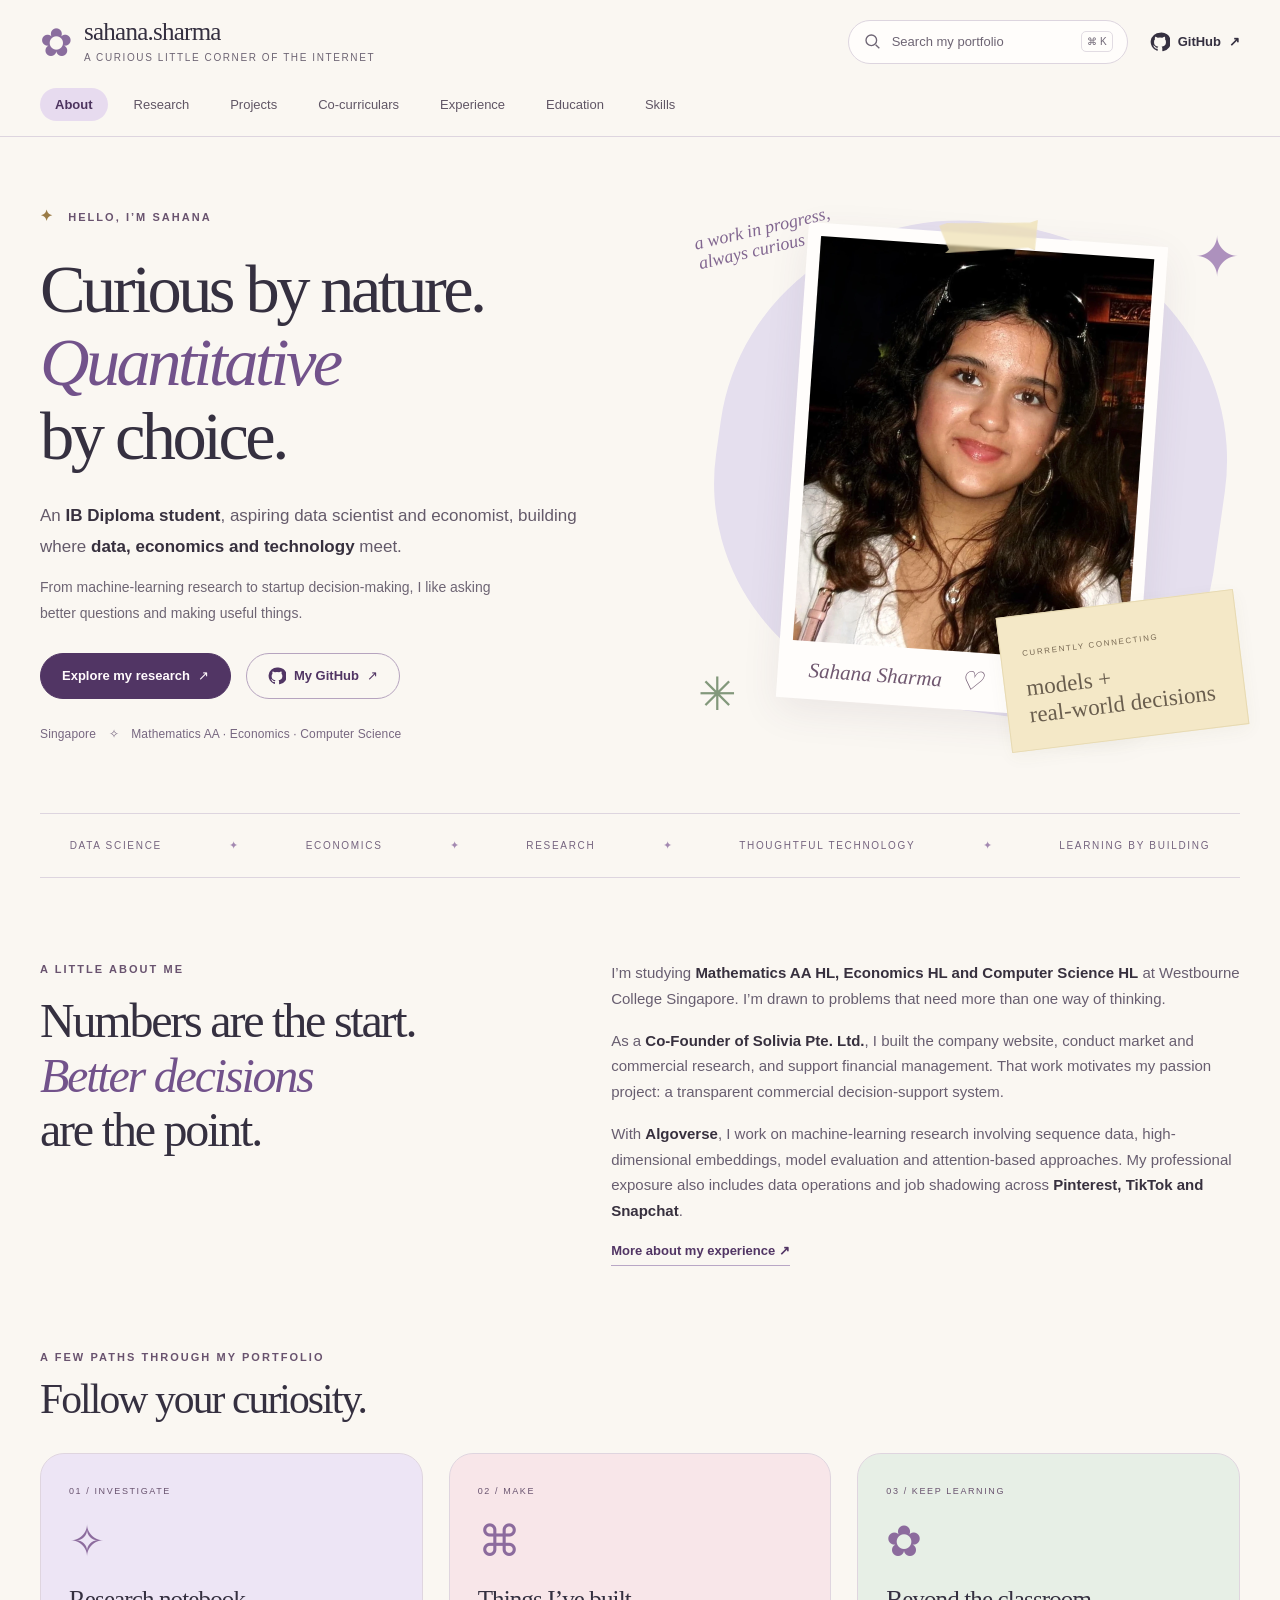
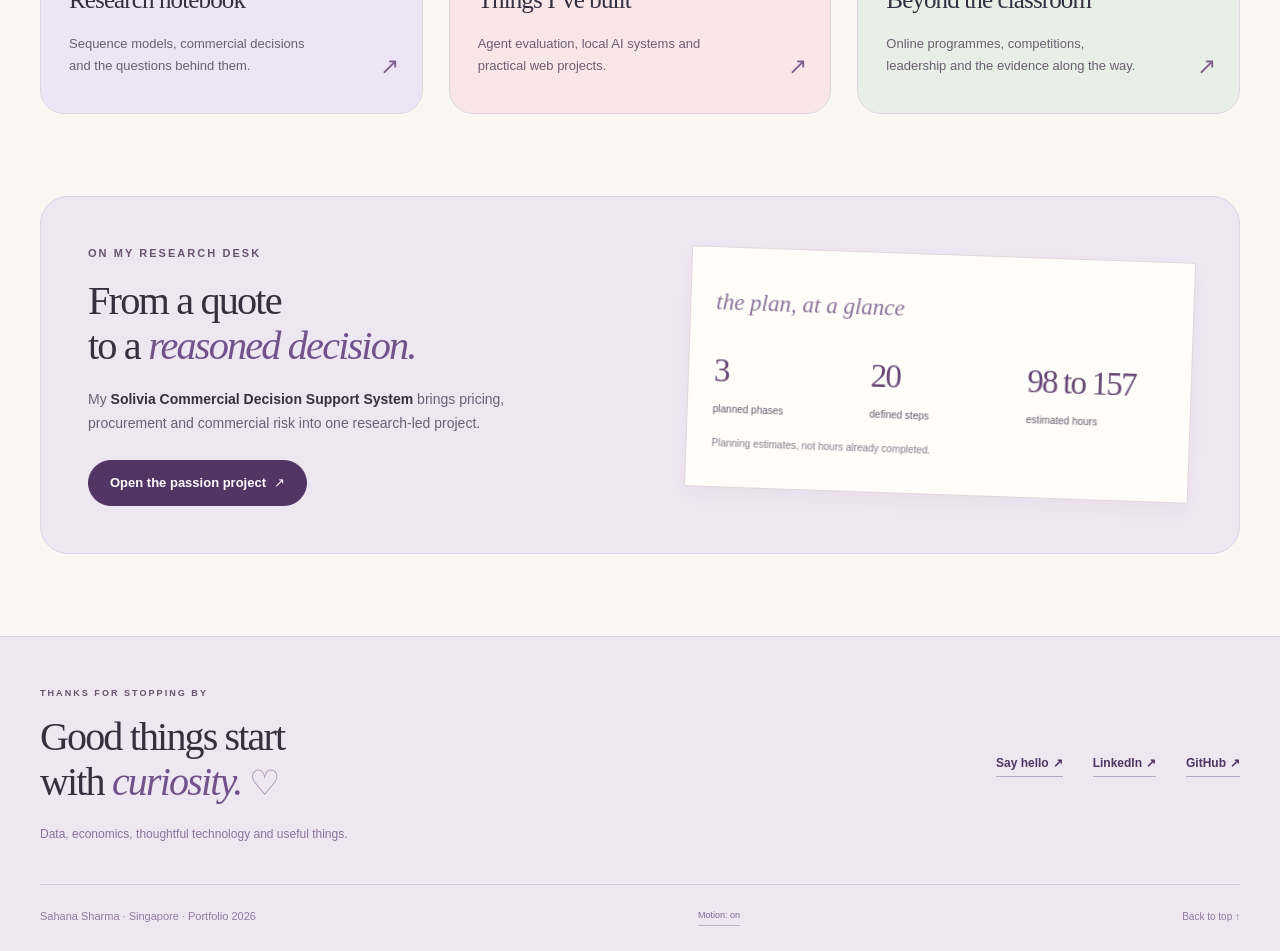
==== commit a58c2992: "Add files via upload" ====
--- a/index.html
+++ b/index.html
@@ -1,398 +1,40 @@
-<!DOCTYPE html>
-<html lang="en">
-<head>
-  <meta charset="UTF-8" />
-  <meta name="viewport" content="width=device-width, initial-scale=1.0" />
-  <meta name="description" content="Sahana Sharma — IBDP student exploring Data Science, Economics, AI, entrepreneurship and applied research." />
-  <title>Sahana Sharma | Portfolio</title>
-  <link rel="preconnect" href="https://fonts.googleapis.com">
-  <link rel="preconnect" href="https://fonts.gstatic.com" crossorigin>
-  <link href="https://fonts.googleapis.com/css2?family=DM+Sans:wght@400;500;600;700&family=Patrick+Hand&family=Schoolbell&display=swap" rel="stylesheet">
-  <style>
-    :root{
-      --ink:#2e2c39; --muted:#6f6a7b; --paper:#fffdfa; --pink:#ffd9e8; --pink-2:#fff1f6;
-      --lav:#e7ddff; --lav-2:#f5f1ff; --mint:#dff7ea; --mint-2:#f2fbf6; --sky:#dceeff;
-      --sky-2:#f1f8ff; --peach:#ffe6cc; --yellow:#fff0aa; --line:#ddd7e5;
-      --shadow:0 10px 30px rgba(80,67,100,.08); --radius:22px;
-    }
-    *{box-sizing:border-box;scroll-behavior:smooth}
-    body{margin:0;background:radial-gradient(circle at 12% 10%,rgba(255,217,232,.38),transparent 22%),radial-gradient(circle at 84% 12%,rgba(220,238,255,.44),transparent 23%),radial-gradient(circle at 78% 72%,rgba(223,247,234,.35),transparent 26%),var(--paper);color:var(--ink);font-family:"DM Sans",system-ui,-apple-system,BlinkMacSystemFont,"Segoe UI",sans-serif;line-height:1.68}
-    a{color:inherit}.inline-link{font-weight:700;text-decoration:underline;text-decoration-thickness:1.5px;text-underline-offset:3px}.inline-link:hover{color:#6e55a8}
-    .chalk{font-family:"Patrick Hand","Chalkboard SE","Comic Sans MS",cursive}.doodle{font-family:"Schoolbell","Patrick Hand",cursive}.page{width:min(1160px,calc(100% - 34px));margin:0 auto}
-    nav{position:sticky;top:0;z-index:99;padding:10px 0 8px;backdrop-filter:blur(16px);background:rgba(255,253,250,.9);border-bottom:1px solid rgba(221,215,229,.7)}
-    .nav-shell{width:min(1160px,calc(100% - 34px));margin:auto}.nav-top{display:flex;align-items:center;justify-content:space-between;gap:16px}.brand{font-family:"Patrick Hand",cursive;font-size:1.55rem;font-weight:700;text-decoration:none;letter-spacing:.02em;white-space:nowrap}
-    .search-wrap{position:relative;width:min(420px,42vw)}.search-input{width:100%;border:1.5px solid #d8d2e2;border-radius:999px;background:white;padding:10px 40px 10px 16px;font:inherit;color:var(--ink);outline:none;box-shadow:0 5px 16px rgba(80,67,100,.05)}.search-input:focus{border-color:#b7a5e8;box-shadow:0 0 0 4px rgba(231,221,255,.65)}.search-icon{position:absolute;right:14px;top:50%;transform:translateY(-50%);color:#7a7187;font-size:.9rem}.search-results{display:none;position:absolute;top:48px;left:0;right:0;background:white;border:1.5px solid var(--line);border-radius:18px;box-shadow:0 16px 40px rgba(67,55,84,.16);overflow:hidden;max-height:420px;overflow-y:auto;z-index:130}.search-results.open{display:block}.search-result{display:block;padding:12px 14px;text-decoration:none;border-bottom:1px solid #eee9f3}.search-result:last-child{border-bottom:0}.search-result:hover,.search-result.active{background:var(--lav-2)}.search-result strong{display:block;font-size:.91rem}.search-result span{display:block;color:var(--muted);font-size:.78rem;line-height:1.35;margin-top:2px}.search-empty{padding:16px;color:var(--muted);font-size:.88rem}
-    .nav-links{display:flex;gap:7px;overflow-x:auto;padding:8px 0 0;scrollbar-width:none}.nav-links::-webkit-scrollbar{display:none}.nav-links a{flex:0 0 auto;text-decoration:none;padding:6px 10px;border-radius:999px;font-size:.86rem;font-weight:700;color:#5f596d;transition:.2s ease}.nav-links a:hover{background:var(--lav-2);transform:translateY(-1px)}
-    .hero{min-height:80vh;display:grid;grid-template-columns:1.18fr .82fr;gap:54px;align-items:center;padding:72px 0 56px;position:relative}.hero::before{content:"✦";position:absolute;left:-24px;top:58px;font-size:42px;color:#cbb8ff;transform:rotate(-12deg)}.hero::after{content:"♡";position:absolute;right:9%;bottom:55px;font-size:38px;color:#ffb9d2;transform:rotate(8deg);font-family:"Schoolbell",cursive}
-    .eyebrow{display:inline-flex;gap:8px;align-items:center;background:var(--yellow);border:1.5px solid #e9d67c;border-radius:999px;padding:8px 14px;font-size:.9rem;font-weight:700;box-shadow:4px 4px 0 rgba(231,214,124,.26);transform:rotate(-1deg)}
-    h1{margin:16px 0 10px;font-family:"Patrick Hand",cursive;font-size:clamp(4rem,8vw,7.2rem);line-height:.88;letter-spacing:-.03em;font-weight:700}.hero-sub{font-family:"Patrick Hand",cursive;font-size:clamp(1.25rem,2.2vw,1.75rem);max-width:760px;line-height:1.25;color:#544c63;margin:0 0 24px}.hero-copy{max-width:720px;font-size:1.02rem;color:#5f596d;margin:0 0 28px}.contact-row{display:flex;gap:12px;flex-wrap:wrap}.btn{display:inline-flex;align-items:center;gap:8px;padding:11px 16px;border-radius:14px;border:1.5px solid #d8d2e2;text-decoration:none;font-weight:700;background:white;box-shadow:4px 4px 0 rgba(216,210,226,.45);transition:.18s ease}.btn:hover{transform:translate(-2px,-2px);box-shadow:6px 6px 0 rgba(216,210,226,.55)}.btn.primary{background:var(--pink-2);border-color:#efcbd8}
-    .portrait-wrap{position:relative;width:min(100%,420px);margin-left:auto;transform:rotate(1.6deg)}.portrait-card{background:white;padding:14px 14px 54px;border:1.5px solid #ded8e5;border-radius:10px;box-shadow:var(--shadow),10px 14px 0 rgba(231,221,255,.55)}.portrait-card img{width:100%;aspect-ratio:4/5;object-fit:cover;object-position:center;display:block;border-radius:4px;filter:saturate(.98) contrast(1.01)}.portrait-caption{font-family:"Schoolbell",cursive;font-size:1.14rem;text-align:center;margin-top:14px;color:#62596e;transform:rotate(-.6deg)}.tape{position:absolute;width:90px;height:28px;background:rgba(255,240,170,.75);top:-7px;left:50%;transform:translateX(-50%) rotate(-5deg);border-left:1px solid rgba(215,199,125,.3);border-right:1px solid rgba(215,199,125,.3)}
-    section{padding:70px 0;scroll-margin-top:112px}.section-title{margin:0 0 28px;display:flex;align-items:center;gap:14px}.section-title h2{font-family:"Patrick Hand",cursive;font-size:clamp(2.5rem,5vw,4rem);line-height:1;margin:0}.scribble{height:7px;width:90px;border-top:3px solid #b9a7ea;border-radius:50%;transform:rotate(-2deg)}.section-kicker{margin:-10px 0 28px;color:var(--muted);max-width:820px}.profile-box{border:1.5px dashed #cfc5de;border-radius:var(--radius);background:rgba(255,255,255,.72);padding:28px;box-shadow:var(--shadow);font-size:1.04rem}
-    .grid-2{display:grid;grid-template-columns:1fr 1fr;gap:24px}.grid-3{display:grid;grid-template-columns:repeat(3,1fr);gap:20px}.card{background:white;border:1.5px solid var(--line);border-radius:var(--radius);padding:26px;box-shadow:var(--shadow);position:relative;overflow:hidden}.card::after{content:"";position:absolute;width:80px;height:80px;border:2px solid rgba(170,153,209,.2);border-radius:50%;top:-35px;right:-25px}.card h3{font-family:"Patrick Hand",cursive;margin:0;font-size:1.8rem;line-height:1.1}.meta{font-size:.92rem;color:var(--muted);margin:6px 0 14px;font-weight:600}.card ul{margin:0;padding-left:20px}.card li{margin:8px 0}.card.pink{background:var(--pink-2)}.card.lav{background:var(--lav-2)}.card.mint{background:var(--mint-2)}.card.sky{background:var(--sky-2)}.card.peach{background:#fff7ef}.mini-label{display:inline-block;font-family:"Schoolbell",cursive;font-size:.96rem;padding:4px 10px;border-radius:999px;background:white;border:1px solid rgba(80,67,100,.16);margin-bottom:10px;transform:rotate(-1deg)}
-    .research-grid{display:grid;grid-template-columns:1fr 1fr;gap:24px}.research-card{min-height:100%;display:flex;flex-direction:column}.research-workstreams{display:grid;gap:10px;margin-top:16px}.workstream{padding:12px 14px;background:rgba(255,255,255,.78);border:1px dashed rgba(100,85,125,.2);border-radius:14px}.workstream strong{display:block;margin-bottom:2px}.numbers{display:flex;gap:10px;flex-wrap:wrap;margin-top:auto;padding-top:18px}.stat{background:white;border:1px solid rgba(90,75,110,.14);border-radius:14px;padding:9px 11px;font-size:.86rem;font-weight:700}
-    .timeline{display:grid;gap:20px}.timeline-item{display:grid;grid-template-columns:160px 1fr;gap:22px;align-items:start}.time{font-family:"Patrick Hand",cursive;font-size:1.15rem;color:#7a6f8e;text-align:right;padding-top:6px}.experience-highlight{display:grid;grid-template-columns:1fr 1fr;gap:24px;margin-bottom:24px}.role-focus{margin-top:14px;display:flex;gap:8px;flex-wrap:wrap}.role-focus span{font-size:.82rem;font-weight:700;border:1px solid rgba(90,75,110,.14);background:white;border-radius:999px;padding:6px 10px}
-    .projects{display:grid;grid-template-columns:repeat(2,1fr);gap:24px}.project-card{min-height:310px;display:flex;flex-direction:column}.project-reflection{margin-top:18px;padding:15px 16px;border-radius:16px;background:rgba(255,255,255,.72);border:1px dashed rgba(112,91,145,.24);font-size:.91rem;color:#5f596d}.project-reflection p{margin:7px 0}.project-reflection strong{color:var(--ink)}
-    .table-card{background:white;border:1.5px solid var(--line);border-radius:var(--radius);box-shadow:var(--shadow);overflow:hidden;margin-bottom:26px}.table-heading{padding:22px 24px 12px}.table-heading h3{font-family:"Patrick Hand",cursive;font-size:2rem;margin:0}.table-heading p{margin:4px 0 0;color:var(--muted);font-size:.9rem}.table-scroll{overflow-x:auto}.programme-table{width:100%;border-collapse:collapse;min-width:920px}.programme-table th{position:sticky;top:0;text-align:left;background:var(--lav-2);font-size:.82rem;text-transform:uppercase;letter-spacing:.045em;color:#5e5670;padding:13px 16px;border-top:1px solid #ece7f1;border-bottom:1px solid #ded7e7}.programme-table td{vertical-align:top;padding:14px 16px;border-bottom:1px solid #eee9f3;font-size:.9rem;line-height:1.5}.programme-table tr:last-child td{border-bottom:0}.programme-table tbody tr:hover{background:#fffdf8}.programme-name{font-weight:800;min-width:260px}.status-pill{display:inline-block;padding:4px 9px;border-radius:999px;font-size:.76rem;font-weight:800;background:var(--mint);white-space:nowrap}
-    .learning-mini-grid{display:grid;grid-template-columns:1fr 1fr;gap:18px;margin-bottom:26px}.reading-card{padding:22px;border:1.5px dashed #cfc5de;border-radius:20px;background:rgba(255,255,255,.7)}.reading-card h3{font-family:"Patrick Hand",cursive;font-size:1.65rem;margin:0 0 6px}.reading-card p{margin:0;color:var(--muted)}
-    .certificate-grid{display:grid;grid-template-columns:repeat(3,1fr);gap:18px}.certificate-card{display:flex;flex-direction:column;background:white;border:1.5px solid var(--line);border-radius:18px;overflow:hidden;box-shadow:0 8px 24px rgba(80,67,100,.06);transition:.18s ease}.certificate-card:hover{transform:translateY(-3px);box-shadow:0 14px 34px rgba(80,67,100,.1)}.certificate-preview{height:210px;background:#f7f4fa;display:flex;align-items:center;justify-content:center;border-bottom:1px solid #eee8f2}.certificate-preview img{width:100%;height:100%;object-fit:contain;padding:10px}.certificate-body{padding:16px;display:flex;flex-direction:column;gap:6px;flex:1}.certificate-body h4{margin:0;font-size:1rem;line-height:1.35}.certificate-body p{margin:0;color:var(--muted);font-size:.82rem}.certificate-link{margin-top:auto;padding-top:8px;font-weight:800;font-size:.82rem;text-decoration:none;color:#65538e}.credential-art{height:100%;width:100%;padding:22px;display:flex;align-items:center;justify-content:center;text-align:center;background:linear-gradient(135deg,var(--lav-2),var(--sky-2))}.credential-art strong{font-family:"Patrick Hand",cursive;font-size:1.4rem;line-height:1.15}.credential-art small{display:block;font-family:"DM Sans",sans-serif;font-size:.72rem;color:var(--muted);margin-top:7px}
-    .edu-block{display:grid;grid-template-columns:.82fr 1.18fr;gap:24px}.subject-list{display:flex;flex-wrap:wrap;gap:10px;margin-top:14px}.chip{padding:7px 11px;border-radius:999px;border:1px solid rgba(80,67,100,.12);background:white;font-size:.88rem;font-weight:600}.activity-list{columns:2;column-gap:28px}.activity{break-inside:avoid;background:white;border:1px solid var(--line);border-radius:16px;padding:16px 18px;margin-bottom:16px;box-shadow:0 6px 18px rgba(80,67,100,.04)}.skills-grid{display:grid;grid-template-columns:repeat(3,1fr);gap:20px}.skill-card h3{font-family:"Patrick Hand",cursive;font-size:1.7rem;margin:0 0 12px}.skill-card p{margin:0;color:#5f596d}
-    .footer{padding:70px 0 84px;text-align:center}.footer-box{background:linear-gradient(135deg,var(--pink-2),var(--lav-2),var(--sky-2));border:1.5px solid #d9d1e7;border-radius:30px;padding:34px;box-shadow:var(--shadow)}.footer h2{font-family:"Patrick Hand",cursive;font-size:2.6rem;margin:0 0 8px}.footer p{margin:0 0 18px;color:#625c6e}.backtop{position:fixed;right:20px;bottom:20px;width:48px;height:48px;display:grid;place-items:center;background:white;border:1.5px solid #d8d2e2;border-radius:50%;text-decoration:none;box-shadow:var(--shadow);font-family:"Schoolbell",cursive;font-size:1.1rem}.search-hit{animation:hitPulse 1.8s ease}@keyframes hitPulse{0%,100%{box-shadow:var(--shadow)}30%{box-shadow:0 0 0 6px rgba(255,240,170,.8),var(--shadow)}}
-
-    /* Polished pastel interactions */
-    ::selection{background:var(--pink);color:var(--ink)}
-    body::before,body::after{content:"";position:fixed;z-index:-1;border-radius:50%;filter:blur(2px);pointer-events:none;opacity:.55}
-    body::before{width:260px;height:260px;left:-120px;top:38%;background:radial-gradient(circle,var(--lav),transparent 68%);animation:floatBlob 14s ease-in-out infinite}
-    body::after{width:300px;height:300px;right:-150px;top:62%;background:radial-gradient(circle,var(--mint),transparent 68%);animation:floatBlob 17s ease-in-out infinite reverse}
-    @keyframes floatBlob{0%,100%{transform:translateY(0) rotate(0)}50%{transform:translateY(-26px) rotate(8deg)}}
-    .reading-progress{position:fixed;top:0;left:0;right:0;height:3px;z-index:180;background:transparent;pointer-events:none}.reading-progress span{display:block;height:100%;width:0;background:linear-gradient(90deg,#efb9d0,#bca9ee,#acdcca);border-radius:999px;transition:width .08s linear}
-    .nav-links a.active{background:linear-gradient(135deg,var(--pink-2),var(--lav-2));color:#473d59;box-shadow:inset 0 0 0 1px rgba(150,128,195,.16)}
-    .search-input{padding-right:82px}.search-shortcut{position:absolute;right:39px;top:50%;transform:translateY(-50%);font-size:.66rem;font-weight:800;letter-spacing:.04em;color:#877e93;border:1px solid #ded8e5;background:#faf8fc;border-radius:7px;padding:2px 5px;pointer-events:none}.search-wrap:focus-within .search-shortcut{opacity:0}.search-result mark{background:var(--yellow);color:inherit;padding:0 1px;border-radius:3px}.search-result .result-meta{font-size:.68rem;text-transform:uppercase;letter-spacing:.06em;font-weight:800;color:#8a8098;margin-bottom:2px}.search-results::before{content:"search results";display:block;padding:8px 14px 5px;font-family:"Schoolbell",cursive;color:#8a8098;font-size:.82rem;background:#fffdfb;border-bottom:1px dashed #eee8f2}
-    .btn,.card,.reading-card,.certificate-card,.profile-box{transition:transform .22s ease,box-shadow .22s ease,border-color .22s ease}.card:hover,.reading-card:hover,.certificate-card:hover{transform:translateY(-4px) rotate(-.15deg);box-shadow:0 16px 36px rgba(80,67,100,.12);border-color:#cabee0}.profile-box:hover{box-shadow:0 15px 34px rgba(80,67,100,.11)}
-    .github-btn{background:linear-gradient(135deg,#f5f1ff,#fff1f6);border-color:#cfc3e7}.github-btn:hover{background:linear-gradient(135deg,#ebe2ff,#ffe7f0)}
-    .section-title h2{position:relative}.section-title h2::after{content:"✦";position:absolute;font-family:"Schoolbell",cursive;font-size:.42em;color:#c6b2ee;right:-25px;top:-7px;opacity:0;transform:scale(.5) rotate(-20deg);transition:.25s ease}.section-title:hover h2::after{opacity:1;transform:scale(1) rotate(8deg)}
-    [data-reveal]{opacity:0;transform:translateY(14px);transition:opacity .55s ease,transform .55s ease}[data-reveal].revealed{opacity:1;transform:none}.hero .contact-row{align-items:center}.brand{position:relative}.brand::after{content:"";position:absolute;left:0;right:0;bottom:-2px;height:3px;background:linear-gradient(90deg,var(--pink),var(--lav),var(--mint));transform:scaleX(0);transform-origin:left;transition:.25s ease;border-radius:999px}.brand:hover::after{transform:scaleX(1)}
-    @media (hover:hover){.portrait-card{transition:transform .28s ease,box-shadow .28s ease}.portrait-wrap:hover .portrait-card{transform:rotate(-1.2deg) translateY(-3px);box-shadow:0 16px 40px rgba(80,67,100,.12),12px 16px 0 rgba(231,221,255,.55)}}
-    @media (prefers-reduced-motion:reduce){*{scroll-behavior:auto!important}.reading-progress span,[data-reveal],.card,.reading-card,.certificate-card,.portrait-card,body::before,body::after{animation:none!important;transition:none!important}[data-reveal]{opacity:1;transform:none}}
-
-    @media (max-width:940px){.hero{grid-template-columns:1fr;min-height:auto;gap:38px;padding-top:56px}.portrait-wrap{margin:0 auto;width:min(80%,420px)}.grid-2,.grid-3,.research-grid,.projects,.edu-block,.experience-highlight{grid-template-columns:1fr}.certificate-grid{grid-template-columns:1fr 1fr}.skills-grid{grid-template-columns:1fr}.timeline-item{grid-template-columns:1fr;gap:8px}.time{text-align:left}.search-wrap{width:min(380px,55vw)}}
-    @media (max-width:700px){.nav-top{align-items:center;flex-wrap:wrap}.brand{font-size:1.38rem}.search-wrap{order:3;width:100%}.nav-links{padding-top:7px}.hero{padding-top:44px}h1{font-size:4.4rem}section{padding:52px 0;scroll-margin-top:150px}.activity-list{columns:1}.portrait-wrap{width:92%}.certificate-grid,.learning-mini-grid{grid-template-columns:1fr}.certificate-preview{height:240px}.table-heading{padding:18px 18px 10px}}
-  </style>
-</head>
-<body id="top">
-  <div class="reading-progress" aria-hidden="true"><span id="readingProgressBar"></span></div>
-  <nav>
-    <div class="nav-shell">
-      <div class="nav-top">
-        <a class="brand" href="#top">sahana.sharma ✿</a>
-        <div class="search-wrap">
-          <input id="siteSearch" class="search-input" type="search" placeholder="Search research, programmes, skills…" aria-label="Search this portfolio" autocomplete="off" />
-          <span class="search-icon">⌕</span>
-          <span class="search-shortcut" aria-hidden="true">⌘ K</span>
-          <div id="searchResults" class="search-results" role="listbox" aria-label="Search results"></div>
-        </div>
-      </div>
-      <div class="nav-links" aria-label="Portfolio sections">
-        <a href="#about">about</a>
-        <a href="#research">research</a>
-        <a href="#projects">projects</a>
-        <a href="#learning">co-curriculars</a>
-        <a href="#experience">experience</a>
-        <a href="#education">education</a>
-        <a href="#skills">skills</a>
-      </div>
-    </div>
-  </nav>
-
-  <main class="page">
-    <section class="hero" data-search-item data-search-title="Sahana Sharma — Portfolio Home">
-      <div>
-        <div class="eyebrow">hello internet ☺ welcome to my website!</div>
-        <h1>Sahana<br>Sharma</h1>
-        <p class="hero-sub">IBDP Student | Aspiring Data Scientist & Economist | Solivia Pte. Ltd. Co-Founder | Machine Learning & AI Researcher</p>
-        <p class="hero-copy">I build at the intersection of <strong>data science, economics and technology</strong> — from sequence-modelling research and local AI systems to startup decision intelligence, hackathons and commercial analysis.</p>
-        <div class="contact-row">
-          <a class="btn primary" href="mailto:sahana2008lol@gmail.com">✉ email me</a>
-          <a class="btn" href="https://linkedin.com/in/sahana-sharma08" target="_blank" rel="noopener">↗ linkedin</a>
-          <a class="btn github-btn" href="https://github.com/sahanasharma" target="_blank" rel="noopener" aria-label="Sahana Sharma on GitHub">⌘ github</a>
-          <span class="btn">⌖ Singapore</span>
-        </div>
-      </div>
-      <div class="portrait-wrap">
-        <div class="tape"></div>
-        <div class="portrait-card"><img src="sahana-portrait.jpg" alt="Portrait of Sahana Sharma"><div class="portrait-caption">data scientist × economist × builder ✦</div></div>
-      </div>
-    </section>
-
-    <section id="about" data-search-item data-search-title="About me">
-      <div class="section-title"><h2>about me</h2><div class="scribble"></div></div>
-      <div class="profile-box">
-        I’m an IB Diploma student combining <strong>Mathematics AA HL, Economics HL and Computer Science HL</strong> with hands-on research, startup operations and technology projects. I’m a Co-Founder of <strong>Solivia Pte. Ltd.</strong>, where I built the company website <a class="inline-link" href="https://solivia.life/" target="_blank" rel="noopener">solivia.life ↗</a>, conduct market and commercial research, and support financial management. I also work on <strong>machine-learning research with Algoverse</strong>, including sequence data, high-dimensional embeddings, model evaluation and attention-based approaches. My professional exposure includes a data-operations internship and job shadowing across <strong>Pinterest, TikTok and Snapchat</strong>.
-      </div>
-    </section>
-
-    <section id="research">
-      <div class="section-title"><h2>research</h2><div class="scribble"></div></div>
-      <p class="section-kicker">My research work connects quantitative methods to real decisions. The two central strands are my <strong>independent economics × data science passion project</strong> and my <strong>Algoverse machine-learning research</strong>.</p>
-      <div class="research-grid">
-        <article class="card peach research-card" data-search-item data-search-title="Passion Project — Solivia Decision Intelligence Suite">
-          <span class="mini-label">independent passion project · in development</span>
-          <h3>Applied Economics × Data Science Research Programme</h3>
-          <div class="meta">Flagship strand: <strong>Solivia Decision Intelligence Suite</strong></div>
-          <p>I’m developing a structured research programme that uses economics, statistics and optimisation to move from <strong>describing business conditions</strong> to <strong>making defensible decisions under uncertainty</strong>.</p>
-          <div class="research-workstreams">
-            <div class="workstream"><strong>1 · Solivia Decision Intelligence Suite</strong>Demand forecasting, pricing and margin analysis, procurement, inventory, supplier economics and constrained decision-making for a live medical-supply distribution context.</div>
-            <div class="workstream"><strong>2 · Causal Economics Replication & Policy Brief</strong>Replicating an empirical economics result and separating correlation from causation using research design, regression and causal-inference thinking.</div>
-            <div class="workstream"><strong>3 · Offline Economics RAG Evaluation Benchmark</strong>Turning my local economics RAG assistant into a benchmarked research system by testing retrieval quality, answer faithfulness and source attribution.</div>
-            <div class="workstream"><strong>4 · Game Theory of Supplier Negotiation</strong>Applying strategic interaction, bargaining and repeated-game concepts to supplier and procurement decisions.</div>
-          </div>
-          <div class="numbers"><span class="stat">econometrics</span><span class="stat">optimisation</span><span class="stat">causal inference</span><span class="stat">decision science</span></div>
-        </article>
-
-        <article class="card lav research-card" data-search-item data-search-title="Algoverse Sequence-Modelling Benchmark — Machine Learning & AI Research">
-          <span class="mini-label">Algoverse · machine learning research</span>
-          <h3>Sequence-Modelling Benchmark & AI World Models Research</h3>
-          <div class="meta">International student research programme</div>
-          <ul>
-            <li>Work with sequential datasets containing <strong>image-frame representations, 1,024-dimensional embeddings and x-y position targets</strong>.</li>
-            <li>Validate data by inspecting <strong>array shapes, data types, distributions and missing values</strong> before model training and evaluation.</li>
-            <li>Research <strong>attention-based and sequence-model architectures</strong>, compare modelling choices and document technical findings clearly.</li>
-            <li>Use <strong>Python, Git and GitHub</strong> for reproducible experimentation, version control and collaborative research workflows.</li>
-            <li>Focus on building a stronger evaluation benchmark rather than treating a single model result as the conclusion.</li>
-          </ul>
-          <div class="numbers"><span class="stat">sequence modelling</span><span class="stat">1,024-D embeddings</span><span class="stat">attention</span><span class="stat">model evaluation</span></div>
-        </article>
-      </div>
-    </section>
-
-    <section id="projects">
-      <div class="section-title"><h2>selected projects</h2><div class="scribble"></div></div>
-      <p class="section-kicker">Projects here are implementation-focused; research-heavy work now lives in the dedicated Research section.</p>
-      <div class="projects">
-        <article class="card sky project-card" data-search-item data-search-title="FraudCrew — Agentic AI Fraud Evaluation">
-          <span class="mini-label">July 2026 · hackathon</span><h3>FraudCrew — Agentic AI Fraud Evaluation</h3><div class="meta">NTT DATA / NUS / Microsoft Hackathon Project · <strong>1st place</strong></div>
-          <ul><li>Developed and tested an evaluation workflow for a multi-agent fraud investigation system using <strong>Python and GitHub</strong>.</li><li>Evaluated <strong>60 alerts</strong> containing <strong>6 confirmed fraud cases</strong>; the system escalated 20 and cleared 40.</li><li>Added red-team test scenarios and submitted work through a feature branch and pull request.</li></ul>
-          <div class="numbers"><span class="stat">100% fraud recall</span><span class="stat">30% precision</span><span class="stat">74% less false-positive workload</span><span class="stat">≈20 analyst hours saved</span></div>
-          <div class="project-reflection"><p><strong>What I learned:</strong> agent evaluation, confusion-matrix metrics, red-team testing and collaborative Git workflows.</p><p><strong>Next iteration:</strong> calibrate escalation thresholds, expand adversarial/non-fraud cases and evaluate cost-sensitive trade-offs.</p></div>
-        </article>
-
-        <article class="card lav project-card" data-search-item data-search-title="Offline RAG Assistants — Economics & Tennis">
-          <span class="mini-label">independent AI build ✦</span><h3>Offline RAG Assistants — Economics & Tennis</h3><div class="meta">Local AI Engineering Project | <strong>Ollama + ChromaDB</strong></div>
-          <ul><li>Built two domain-specific assistants using <strong>local LLM inference</strong> and vector-based retrieval.</li><li>Structured independent knowledge bases for economics and tennis so answers can use retrieved context without a hosted model API.</li><li>Designed both systems to run <strong>fully locally and offline</strong>, keeping source material and inference on-device.</li></ul>
-          <div class="numbers"><span class="stat">Ollama</span><span class="stat">ChromaDB</span><span class="stat">local inference</span><span class="stat">RAG</span></div>
-          <div class="project-reflection"><p><strong>Next iteration:</strong> formal retrieval benchmark, chunking/embedding comparisons, source attribution and a fixed evaluation question set.</p></div>
-        </article>
-
-        <article class="card mint project-card" data-search-item data-search-title="Controlled Cybersecurity & Ethical Hacking Lab">
-          <span class="mini-label">ethical security lab ⌁</span><h3>Controlled Cybersecurity & Ethical Hacking Lab</h3><div class="meta">Independent Security Engineering Project</div>
-          <ul><li>Built an <strong>isolated educational environment</strong> combining honeypots, socket-based communication, monitoring and defensive logging.</li><li>Used deliberately vulnerable sandbox flows to understand how insecure handling can be detected in a controlled lab.</li><li>Built a booking application as a sandbox target for observing security weaknesses and the defensive signals generated during testing.</li></ul>
-          <div class="numbers"><span class="stat">honeypots</span><span class="stat">network sockets</span><span class="stat">defensive logging</span><span class="stat">ethical testing</span></div>
-        </article>
-
-        <article class="card pink project-card" data-search-item data-search-title="Solivia Website — Product and Commercial Web Build">
-          <span class="mini-label">startup build ♡</span><h3>Solivia Website — Product & Commercial Web Build</h3><div class="meta">Web design + information architecture</div>
-          <ul><li>Designed and launched <a class="inline-link" href="https://solivia.life/" target="_blank" rel="noopener"><strong>solivia.life ↗</strong></a> for a Singapore healthcare startup.</li><li>Structured brand, company and product information for distributors, hospitals, clinics and commercial stakeholders.</li><li>Connected web design with real product positioning, market research and business-development requirements.</li></ul>
-          <div class="numbers"><span class="stat">HTML/CSS</span><span class="stat">information architecture</span><span class="stat">B2B healthcare</span></div>
-        </article>
-      </div>
-    </section>
-
-    <section id="learning">
-      <div class="section-title"><h2>co-curricular learning + certificates</h2><div class="scribble"></div></div>
-      <p class="section-kicker">A living record of the structured learning I do outside school — including <strong>online programmes, technical courses, competitions, leadership programmes and certificates</strong>.</p>
-      <div class="learning-mini-grid">
-        <div class="reading-card" data-search-item data-search-title="Reading log"><h3>reading log</h3><p>Section scaffolded for books, papers and long-form readings. I’ll add individual reading notes here as the log grows.</p></div>
-        <div class="reading-card" data-search-item data-search-title="Learning focus"><h3>what I’m deliberately building</h3><p><strong>Econometrics, optimisation, causal inference, Bayesian statistics, SQL, game theory and supply-chain analytics</strong> — chosen to strengthen the bridge between economics and data science.</p></div>
-      </div>
-
-      <div class="table-card" data-search-item data-search-title="Ongoing programmes">
-        <div class="table-heading"><h3>ongoing programmes</h3><p>Current and planned structured learning.</p></div>
-        <div class="table-scroll"><table class="programme-table"><thead><tr><th>Programme name</th><th>Useful for</th><th>Notes</th></tr></thead><tbody>
-          <tr><td class="programme-name">Hack Club</td><td>Data Science</td><td><strong>Spend 30-35 hours hacking & shipping projects</strong> (that's about a week!).</td></tr>
-          <tr><td class="programme-name">Google AI, Attention Mechanism</td><td>—</td><td><strong>Level up</strong></td></tr>
-          <tr><td class="programme-name">Harvard CS50x</td><td>—</td><td><strong>Level up</strong></td></tr>
-          <tr><td class="programme-name">IBM Data Fluency Pathways</td><td>—</td><td><strong>Level up</strong></td></tr>
-          <tr><td class="programme-name">Econometrics: Methods and Applications — Erasmus University Rotterdam</td><td>Solivia Decision Intelligence Suite, Causal Economics Replication, Economics EE, Economics Global IA, LSE Economics/Data Science, Manchester Data Science & Economics, Columbia Econ-Stats</td><td><strong>Highest priority.</strong> Regression, model specification, endogeneity, forecasting/time-series thinking and stronger empirical economics. Fills one of the biggest gaps in the current profile.</td></tr>
-          <tr><td class="programme-name">Operations Research Specialization — National Taiwan University</td><td>Solivia Decision Intelligence Suite, procurement optimisation, inventory decisions, constrained decision-making, Math AA HL IA inspiration, UNSW Data Science & Decisions</td><td><strong>Highest priority.</strong> Linear/integer optimisation, objective functions, constraints and decision models — moving beyond prediction into optimisation.</td></tr>
-          <tr><td class="programme-name">A Crash Course in Causality — University of Pennsylvania</td><td>Causal Economics Replication & Policy Brief, Economics EE methodology, Economics Global IA, UCL Social Sciences with Data Science, Warwick PPE/Social Sciences, Columbia/NYU</td><td><strong>Highest priority.</strong> Correlation vs causation, confounding, treatment effects, observational data and research design; directly useful for rigorous economics research.</td></tr>
-          <tr><td class="programme-name">Bayesian Statistics Specialization — UC Santa Cruz</td><td>Algoverse Sequence-Modelling Benchmark, Solivia uncertainty modelling, Monte Carlo/Bayesian forecasting, Math IA ideas, quantitative university applications</td><td><strong>Very high priority.</strong> Adds probability/statistics depth, uncertainty estimation and probabilistic reasoning; higher marginal value than another generic ML certificate.</td></tr>
-          <tr><td class="programme-name">Databases and SQL for Data Science with Python — IBM</td><td>Solivia Decision Intelligence Suite, future CS IA work, database design, data pipelines, GitHub projects, internships/data science</td><td><strong>Definitely do.</strong> SQL is a clear missing skill and is immediately useful for building a proper Solivia data layer.</td></tr>
-          <tr><td class="programme-name">Game Theory — Stanford University & University of British Columbia</td><td>Game Theory of Supplier Negotiation, airline repeated-game EE, Economics HL, PPE/Economics applications, supplier bargaining/tender strategy</td><td><strong>Definitely do.</strong> Strong alignment with the Singapore–Melbourne airline competition EE; strategic interaction, Nash equilibrium, repeated games, Bayesian games and auctions.</td></tr>
-          <tr><td class="programme-name">Supply Chain Analytics Specialization — Rutgers University</td><td>Solivia Decision Intelligence Suite, demand forecasting, inventory, procurement, sourcing, logistics, supplier risk, Business IA possibilities</td><td><strong>Useful because Solivia is a real flagship project.</strong> Helps make the decision model operationally realistic rather than purely theoretical.</td></tr>
-        </tbody></table></div>
-      </div>
-
-      <div class="table-card" data-search-item data-search-title="Completed programmes">
-        <div class="table-heading"><h3>programmes completed / accepted</h3><p>Programme status as currently recorded.</p></div>
-        <div class="table-scroll"><table class="programme-table"><thead><tr><th>Programme name</th><th>Useful for</th><th>Status</th><th>Notes</th></tr></thead><tbody>
-          <tr><td class="programme-name">Y:Wait</td><td>Data Science</td><td><span class="status-pill">Received certificate</span></td><td>Organised by Y:WAIT, the hackathon seeks to cultivate social awareness and entrepreneurial thinking among young participants by challenging them to design technopreneurial solutions that address real-world problems tied to the <strong>UN Sustainable Development Goals (SDGs)</strong>.</td></tr>
-          <tr><td class="programme-name">Future Leaders Lab</td><td>—</td><td><span class="status-pill">Received certificate</span></td><td>—</td></tr>
-          <tr><td class="programme-name">NUSEFMC</td><td>—</td><td><span class="status-pill">Received certificate</span></td><td>—</td></tr>
-          <tr><td class="programme-name">Agentic AI course</td><td>—</td><td><span class="status-pill">Received certificate</span></td><td>—</td></tr>
-          <tr><td class="programme-name">Hack the Future</td><td>—</td><td><span class="status-pill">Received certificate</span></td><td><strong>Microsoft, NTT, first place.</strong></td></tr>
-          <tr><td class="programme-name">Girls Who Code Python Summer Programme</td><td>Data Science<br>Mathematics</td><td><span class="status-pill">Accepted</span></td><td>June 29, 2026, to August 14, 2026<br>Online</td></tr>
-        </tbody></table></div>
-      </div>
-
-      <div class="section-title" style="margin-top:42px"><h2 style="font-size:2.7rem">certificate gallery</h2><div class="scribble"></div></div>
-      <div class="certificate-grid">
-        <article class="certificate-card" data-search-item data-search-title="Hack the Future AI Hackathon — NTT DATA Microsoft — 1st Place"><div class="certificate-preview"><img src="assets/certificate-thumbnails/ntt-data-hack-the-future-first-place.jpg" alt="Hack the Future AI Hackathon 1st place certificate"></div><div class="certificate-body"><h4><strong>Hack the Future AI Hackathon — 1st Place</strong></h4><p>NTT DATA × Microsoft · 2026</p><a class="certificate-link" href="assets/certificates/ntt-data-hack-the-future-first-place.jpg" target="_blank" rel="noopener">View certificate ↗</a></div></article>
-        <article class="certificate-card" data-search-item data-search-title="Building AI Agents with Microsoft Copilot Studio Certificate"><div class="certificate-preview"><img src="assets/certificate-thumbnails/microsoft-copilot-studio-ai-agents.png" alt="Building AI Agents with Microsoft Copilot Studio certificate"></div><div class="certificate-body"><h4>Building AI Agents with <strong>Microsoft Copilot Studio</strong></h4><p>Certificate of completion</p><a class="certificate-link" href="assets/certificates/microsoft-copilot-studio-ai-agents.pdf" target="_blank" rel="noopener">Open PDF ↗</a></div></article>
-        <article class="certificate-card" data-search-item data-search-title="Future Leaders Lab INSEAD Proof of Participation"><div class="certificate-preview"><img src="assets/certificate-thumbnails/insead-future-leaders-lab.png" alt="Future Leaders Lab proof of participation"></div><div class="certificate-body"><h4><strong>Future Leaders Lab</strong></h4><p>INSEAD · proof of participation</p><a class="certificate-link" href="assets/certificates/insead-future-leaders-lab.pdf" target="_blank" rel="noopener">Open PDF ↗</a></div></article>
-        <article class="certificate-card" data-search-item data-search-title="Girls Who Code Morgan Stanley International Pathways"><div class="certificate-preview"><img src="assets/certificate-thumbnails/girls-who-code-morgan-stanley-pathways.png" alt="Girls Who Code certificate"></div><div class="certificate-body"><h4><strong>Girls Who Code</strong> — Intro to Data Science</h4><p>Morgan Stanley International Pathways</p><a class="certificate-link" href="assets/certificates/girls-who-code-morgan-stanley-pathways.png" target="_blank" rel="noopener">View certificate ↗</a></div></article>
-        <article class="certificate-card" data-search-item data-search-title="Harvard Crimson Global Case Competition 2025 Certificate"><div class="certificate-preview"><img src="assets/certificate-thumbnails/harvard-crimson-global-case-competition-2025.png" alt="Harvard Crimson Global Case Competition certificate"></div><div class="certificate-body"><h4><strong>Harvard Crimson Global Case Competition 2025</strong></h4><p>Certificate of participation</p><a class="certificate-link" href="assets/certificates/harvard-crimson-global-case-competition-2025.pdf" target="_blank" rel="noopener">Open PDF ↗</a></div></article>
-        <article class="certificate-card" data-search-item data-search-title="NUSEFMC National Economics and Financial Management Challenge Participation"><div class="certificate-preview"><img src="assets/certificate-thumbnails/nusefmc-participation.png" alt="NUSEFMC participation certificate"></div><div class="certificate-body"><h4><strong>National Economics & Financial Management Challenge</strong></h4><p>NUS Economics Society · participation</p><a class="certificate-link" href="assets/certificates/nusefmc-participation.pdf" target="_blank" rel="noopener">Open PDF ↗</a></div></article>
-        <article class="certificate-card" data-search-item data-search-title="Younnovate AI for Social Good Hackathon 2026 Certificate"><div class="certificate-preview"><img src="assets/certificate-thumbnails/younnovate-ai-for-social-good.png" alt="Younnovate AI for Social Good Hackathon certificate"></div><div class="certificate-body"><h4><strong>Younnovate — AI for Social Good Hackathon 2026</strong></h4><p>Y:WAIT · certificate of participation</p><a class="certificate-link" href="assets/certificates/younnovate-ai-for-social-good.pdf" target="_blank" rel="noopener">Open PDF ↗</a></div></article>
-        <article class="certificate-card" data-search-item data-search-title="Younnovate AI for Social Good Hackathon Pitch"><div class="certificate-preview"><img src="assets/certificate-thumbnails/younnovate-ai-for-social-good-screenshot.png" alt="Younnovate hackathon pitch"></div><div class="certificate-body"><h4>Younnovate Hackathon <strong>Pitch Evidence</strong></h4><p>Event photo / presentation evidence</p><a class="certificate-link" href="assets/certificates/younnovate-ai-for-social-good-screenshot.png" target="_blank" rel="noopener">View image ↗</a></div></article>
-        <article class="certificate-card" data-search-item data-search-title="Youth Circles UNESCO Intercultural Leadership Programme Certificate"><div class="certificate-preview"><img src="assets/certificate-thumbnails/youth-circles-unesco-leadership.png" alt="Youth Circles UNESCO leadership programme certificate"></div><div class="certificate-body"><h4><strong>Youth Circles</strong> — Intercultural Leadership Programme</h4><p>Supported by the UNESCO Intercultural Leadership Programme</p><a class="certificate-link" href="assets/certificates/youth-circles-unesco-leadership.pdf" target="_blank" rel="noopener">Open PDF ↗</a></div></article>
-        <article class="certificate-card" data-search-item data-search-title="Wharton Global High School Investment Competition Participation Credential"><div class="certificate-preview"><div class="credential-art"><div><strong>Wharton Global High School<br>Investment Competition</strong><small>2025–2026 · verifiable participation credential</small></div></div></div><div class="certificate-body"><h4><strong>Wharton Global High School Investment Competition</strong></h4><p>Wharton Global Youth Program · participation credential</p><a class="certificate-link" href="https://www.credential.net/0f379ddd-39d1-47c5-941d-6e707d79fc63" target="_blank" rel="noopener">Open verified credential ↗</a></div></article>
-      </div>
-    </section>
-
-    <section id="experience">
-      <div class="section-title"><h2>experience</h2><div class="scribble"></div></div>
-      <p class="section-kicker">Hands-on exposure to how data, engineering, privacy and commercial work operate outside the classroom.</p>
-      <div class="experience-highlight">
-        <article class="card sky" data-search-item data-search-title="B9 Dental Clementi — Data Operations Analyst Internship">
-          <span class="mini-label">internship · 2026</span><h3>B9 Dental Clementi</h3><div class="meta"><strong>Data Operations Analyst (Digitisation & Privacy)</strong> · one-week work experience</div>
-          <ul><li>Digitised, scanned and systematically organised <strong>confidential records</strong>, using consistent naming and indexing to improve retrievability.</li><li>Handled sensitive information with attention to <strong>privacy, accuracy and information governance</strong>.</li><li>Learned how reliable data operations depend on disciplined processes, not only software.</li></ul>
-          <div class="role-focus"><span>digitisation</span><span>privacy</span><span>data accuracy</span><span>records governance</span></div>
-        </article>
-        <article class="card lav" data-search-item data-search-title="Pinterest TikTok Snapchat — Job Shadowing">
-          <span class="mini-label">professional job shadowing ✦</span><h3>Pinterest · TikTok · Snapchat</h3><div class="meta">Job shadowing across <strong>data, engineering and commercial professionals</strong></div>
-          <ul><li>Observed how data professionals translate business questions into <strong>analysis, metrics and recommendations</strong>.</li><li>Learned how engineers approach <strong>system design, debugging, testing and reliability trade-offs</strong>.</li><li>Observed data-science workflows connecting <strong>modelling choices and evaluation metrics</strong> to product goals.</li><li>Explored how commercial teams connect technical capabilities to <strong>customer needs and measurable business value</strong>.</li></ul>
-          <div class="role-focus"><span>data analytics</span><span>data science</span><span>engineering</span><span>commercial</span></div>
-        </article>
-      </div>
-
-      <div class="timeline">
-        <div class="timeline-item"><div class="time">Current</div><article class="card pink" data-search-item data-search-title="Co-Founder — Solivia Pte. Ltd."><span class="mini-label">startup leadership ♡</span><h3>Co-Founder | Solivia Pte. Ltd.</h3><div class="meta">Singapore · Healthcare and medical-device startup</div><ul><li>Help build the operating foundation of a Singapore B2B startup serving healthcare distributors, hospitals and clinics.</li><li>Conduct <strong>market sizing, competitor/pricing research, procurement and tender analysis</strong> across Southeast Asia and Australia/New Zealand.</li><li>Support <strong>financial management, cost modelling, budgeting and commercial scenario planning</strong>.</li></ul></article></div>
-        <div class="timeline-item"><div class="time">2025 — Present</div><article class="card mint" data-search-item data-search-title="Partnership Lead — Youth Circles"><span class="mini-label">leadership + people ☀</span><h3>Partnership Lead | Youth Circles</h3><div class="meta">UNESCO-supported Intercultural Leadership Programme</div><ul><li>Support intercultural leadership activities, youth discussions and collaborative programmes.</li><li>Develop <strong>public speaking, facilitation, stakeholder communication and leadership</strong> through programme participation and committee work.</li></ul></article></div>
-      </div>
-    </section>
-
-    <section id="education" data-search-item data-search-title="Education — International Baccalaureate Diploma Programme">
-      <div class="section-title"><h2>education</h2><div class="scribble"></div></div>
-      <div class="edu-block">
-        <article class="card lav"><span class="mini-label">2025–2027 · expected May 2027</span><h3>International Baccalaureate Diploma Programme</h3><div class="meta">Westbourne College Singapore · Singapore</div><p><strong>Higher Level</strong></p><div class="subject-list"><span class="chip">Mathematics AA</span><span class="chip">Economics</span><span class="chip">Computer Science</span></div><p style="margin-top:18px"><strong>Standard Level</strong></p><div class="subject-list"><span class="chip">Business Management</span><span class="chip">English Language & Literature</span><span class="chip">Hindi</span></div></article>
-        <article class="card sky"><span class="mini-label">academic focus ✦</span><h3>Quantitative & Interdisciplinary Focus</h3><div class="meta">Data science × economics × computer science</div><ul><li>Use mathematical reasoning, economic decision-making and computational problem-solving as a connected toolkit.</li><li>Apply classroom concepts through <strong>machine-learning research, local AI systems and Solivia decision-intelligence work</strong>.</li><li>Academic interests include <strong>statistics, econometrics, game theory, decision science, optimisation and responsible AI</strong>.</li></ul></article>
-      </div>
-    </section>
-
-    <section id="skills">
-      <div class="section-title"><h2>skills shelf</h2><div class="scribble"></div></div>
-      <div class="skills-grid">
-        <article class="card pink skill-card" data-search-item data-search-title="Technical skills"><h3>Technical</h3><p><strong>Python, NumPy, data validation, exploratory data analysis, machine-learning evaluation, attention mechanisms, Git/GitHub, Ollama, ChromaDB, RAG, local LLM inference, HTML/CSS</strong>, socket-based programming and cybersecurity-lab fundamentals.</p></article>
-        <article class="card mint skill-card" data-search-item data-search-title="Business and research skills"><h3>Business + Research</h3><p><strong>Market research, competitor analysis, pricing and margin optimisation, demand forecasting, procurement and inventory planning, supplier/logistics cost modelling, budgeting, tender research, commercial risk analysis</strong> and research writing.</p></article>
-        <article class="card lav skill-card" data-search-item data-search-title="Communication and leadership skills"><h3>Communication + Leadership</h3><p><strong>Public speaking, debate, presentation, stakeholder communication, teamwork, intercultural collaboration, professional observation and facilitation.</strong></p></article>
-      </div>
-    </section>
-
-    <footer class="footer">
-      <div class="footer-box"><div class="doodle" style="font-size:1.15rem">thanks for stopping by ♡</div><h2>Want to connect?</h2><p>I’m interested in data, machine learning, economics, entrepreneurship and opportunities to build useful things.</p><div class="contact-row" style="justify-content:center"><a class="btn primary" href="mailto:sahana2008lol@gmail.com">sahana2008lol@gmail.com</a><a class="btn" href="https://linkedin.com/in/sahana-sharma08" target="_blank" rel="noopener">LinkedIn ↗</a><a class="btn github-btn" href="https://github.com/sahanasharma" target="_blank" rel="noopener">GitHub ↗</a></div></div>
-    </footer>
-  </main>
-  <a class="backtop" href="#top" aria-label="Back to top">↑</a>
-
-  <script>
-    (() => {
-      const input = document.getElementById('siteSearch');
-      const results = document.getElementById('searchResults');
-      const items = [...document.querySelectorAll('[data-search-item]')];
-      const navLinks = [...document.querySelectorAll('.nav-links a')];
-      const progressBar = document.getElementById('readingProgressBar');
-      let currentResults = [];
-      let activeIndex = -1;
-
-      const normalize = value => (value || '').toLowerCase().normalize('NFD').replace(/[\u0300-\u036f]/g, '').replace(/[^a-z0-9+#.\s-]/g, ' ').replace(/\s+/g, ' ').trim();
-      const tokens = value => normalize(value).split(' ').filter(word => word.length > 1);
-      const escapeHTML = value => String(value).replace(/[&<>"']/g, ch => ({'&':'&amp;','<':'&lt;','>':'&gt;','"':'&quot;',"'":'&#39;'}[ch]));
-      const aliases = {ai:'artificial intelligence machine learning ml',ml:'machine learning ai',coding:'python computer science github git',econ:'economics econometrics',cocurricular:'co-curricular certificates programmes learning',internship:'experience b9 dental data operations',social:'pinterest tiktok snapchat',solivia:'decision intelligence startup economics data science'};
-
-      const index = items.map((item, order) => {
-        const title = item.dataset.searchTitle || 'Portfolio item';
-        const section = item.closest('section');
-        const sectionName = section ? (section.id === 'learning' ? 'co-curriculars' : section.id) : 'home';
-        const rawText = item.innerText || '';
-        const base = normalize(`${title} ${rawText}`);
-        const keywordText = Object.entries(aliases).filter(([key]) => base.includes(key)).map(([,value]) => value).join(' ');
-        return {item,title,sectionName,rawText,titleN:normalize(title),textN:normalize(rawText),keywordN:normalize(keywordText),order};
-      });
-
-      const scoreEntry = (entry, query) => {
-        const q = normalize(query), qTokens = tokens(q);
-        if (!q) return 0;
-        let score = 0;
-        if (entry.titleN === q) score += 160;
-        if (entry.titleN.startsWith(q)) score += 110;
-        if (entry.titleN.includes(q)) score += 85;
-        if (entry.textN.includes(q)) score += 50;
-        if (entry.keywordN.includes(q)) score += 35;
-        qTokens.forEach(token => {
-          if (entry.titleN.split(' ').includes(token)) score += 28;
-          else if (entry.titleN.includes(token)) score += 18;
-          if (entry.textN.includes(token)) score += 8;
-          if (entry.keywordN.includes(token)) score += 5;
-        });
-        const searchable = `${entry.titleN} ${entry.textN} ${entry.keywordN}`;
-        if (qTokens.length && qTokens.every(token => searchable.includes(token))) score += 35;
-        return score;
-      };
-
-      const excerpt = (text, query) => {
-        const clean = text.replace(/\s+/g, ' ').trim();
-        const qTokens = tokens(query);
-        const lower = normalize(clean);
-        let at = lower.indexOf(normalize(query));
-        if (at < 0 && qTokens.length) {
-          const positions = qTokens.map(t => lower.indexOf(t)).filter(i => i >= 0);
-          at = positions.length ? Math.min(...positions) : 0;
-        }
-        const start = Math.max(0, at - 48), end = Math.min(clean.length, start + 155);
-        let out = escapeHTML(`${start > 0 ? '…' : ''}${clean.slice(start,end)}${end < clean.length ? '…' : ''}`);
-        qTokens.sort((a,b)=>b.length-a.length).forEach(token => {
-          const safe = token.replace(/[.*+?^${}()|[\]\\]/g,'\\$&');
-          out = out.replace(new RegExp(`(${safe})`, 'ig'), '<mark>$1</mark>');
-        });
-        return out;
-      };
-
-      const closeResults = () => { results.classList.remove('open'); activeIndex = -1; };
-      const goTo = entry => {
-        if (!entry) return;
-        closeResults(); input.value = '';
-        entry.item.scrollIntoView({behavior:'smooth', block:'center'});
-        entry.item.classList.remove('search-hit'); void entry.item.offsetWidth; entry.item.classList.add('search-hit');
-        setTimeout(() => entry.item.classList.remove('search-hit'), 1900);
-      };
-
-      const render = query => {
-        const q = normalize(query);
-        if (!q) { results.innerHTML = ''; closeResults(); return; }
-        currentResults = index.map(entry => ({...entry,score:scoreEntry(entry,q)})).filter(entry => entry.score > 0).sort((a,b)=>b.score-a.score || a.order-b.order).slice(0,10);
-        activeIndex = -1; results.innerHTML = '';
-        if (!currentResults.length) results.innerHTML = '<div class="search-empty">No strong matches. Try “Algoverse”, “econometrics”, “certificate”, “Pinterest”, “RAG”, “Python” or “Solivia”.</div>';
-        else currentResults.forEach((entry,index) => {
-          const link = document.createElement('a');
-          link.href='#'; link.className='search-result'; link.dataset.resultIndex=String(index); link.setAttribute('role','option');
-          link.innerHTML=`<span class="result-meta">${escapeHTML(entry.sectionName)}</span><strong>${escapeHTML(entry.title)}</strong><span>${excerpt(entry.rawText,query)}</span>`;
-          link.addEventListener('click',event=>{event.preventDefault();goTo(entry);}); results.appendChild(link);
-        });
-        results.classList.add('open');
-      };
-
-      input.addEventListener('input', event=>render(event.target.value));
-      input.addEventListener('focus', ()=>{if(input.value.trim())render(input.value);});
-      input.addEventListener('keydown', event => {
-        const links=[...results.querySelectorAll('.search-result')];
-        if(event.key==='Escape'){closeResults();input.blur();return;}
-        if(!links.length)return;
-        if(event.key==='ArrowDown'){event.preventDefault();activeIndex=(activeIndex+1)%links.length;}
-        else if(event.key==='ArrowUp'){event.preventDefault();activeIndex=(activeIndex-1+links.length)%links.length;}
-        else if(event.key==='Enter'){event.preventDefault();goTo(currentResults[activeIndex>=0?activeIndex:0]);return;}
-        links.forEach((link,i)=>{link.classList.toggle('active',i===activeIndex);link.setAttribute('aria-selected',String(i===activeIndex));});
-        if(activeIndex>=0)links[activeIndex].scrollIntoView({block:'nearest'});
-      });
-      document.addEventListener('click',event=>{if(!event.target.closest('.search-wrap'))closeResults();});
-      document.addEventListener('keydown',event=>{
-        if(((event.metaKey||event.ctrlKey)&&event.key.toLowerCase()==='k')||(event.key==='/'&&!/input|textarea/i.test(document.activeElement.tagName))){event.preventDefault();input.focus();input.select();}
-      });
-
-      const sections=navLinks.map(link=>document.querySelector(link.getAttribute('href'))).filter(Boolean);
-      const navObserver=new IntersectionObserver(entries=>{
-        const visible=entries.filter(e=>e.isIntersecting).sort((a,b)=>b.intersectionRatio-a.intersectionRatio)[0];
-        if(!visible)return;
-        navLinks.forEach(link=>link.classList.toggle('active',link.getAttribute('href')===`#${visible.target.id}`));
-      },{rootMargin:'-24% 0px -58% 0px',threshold:[0,.15,.35,.6]});
-      sections.forEach(section=>navObserver.observe(section));
-
-      const revealTargets=[...document.querySelectorAll('.card,.profile-box,.table-card,.certificate-card,.reading-card')];
-      revealTargets.forEach(el=>el.setAttribute('data-reveal',''));
-      const revealObserver=new IntersectionObserver(entries=>{entries.forEach(entry=>{if(entry.isIntersecting){entry.target.classList.add('revealed');revealObserver.unobserve(entry.target);}});},{threshold:.08,rootMargin:'0px 0px -28px'});
-      revealTargets.forEach(el=>revealObserver.observe(el));
-
-      const updateProgress=()=>{const max=document.documentElement.scrollHeight-window.innerHeight;const pct=max>0?Math.min(100,Math.max(0,window.scrollY/max*100)):0;progressBar.style.width=`${pct}%`;};
-      updateProgress();window.addEventListener('scroll',updateProgress,{passive:true});window.addEventListener('resize',updateProgress);
-    })();
-  </script>
-</body>
-</html>
+<!doctype html>
+<html lang="en"><head><meta charset="utf-8"><meta name="viewport" content="width=device-width, initial-scale=1">
+<title>About | Sahana Sharma</title><meta name="description" content="Sahana Sharma: IB Diploma student exploring data science, economics, machine learning and useful technology."><meta name="theme-color" content="#f9f6f1">
+<link rel="icon" href="assets/favicon.svg" type="image/svg+xml"><link rel="stylesheet" href="assets/css/site.css">
+<script>document.documentElement.classList.add('js');</script>
+<script src="assets/js/search-index.js" defer></script><script src="assets/js/app.js" defer></script></head>
+<body class="page-about" id="top"><a class="skip-link" href="#main">Skip to content</a>
+<div class="reading-progress" aria-hidden="true"><span id="reading-progress"></span></div>
+<header class="site-header"><div class="header-inner"><div class="header-top">
+<a class="brand" href="index.html" aria-label="Sahana Sharma, About page"><span class="flower" aria-hidden="true">✿</span><span>sahana.sharma<small>a curious little corner of the internet</small></span></a>
+<div class="header-actions"><button class="search-trigger" data-search-open aria-haspopup="dialog"><svg viewBox="0 0 24 24" fill="none" stroke="currentColor" stroke-width="1.7" aria-hidden="true"><circle cx="10.5" cy="10.5" r="6.7"/><path d="m16 16 4.6 4.6"/></svg><span>Search my portfolio</span><kbd>⌘ K</kbd></button>
+<a href="https://github.com/sahanasharma" target="_blank" rel="noopener noreferrer" class="github-header" aria-label="Sahana Sharma on GitHub (opens in a new tab)"><svg viewBox="0 0 24 24" fill="currentColor" aria-hidden="true"><path d="M12 .8a11.2 11.2 0 0 0-3.54 21.83c.56.1.77-.24.77-.54v-2.1c-3.13.69-3.79-1.33-3.79-1.33-.51-1.3-1.24-1.64-1.24-1.64-1.02-.7.08-.69.08-.69 1.13.08 1.72 1.16 1.72 1.16 1 .1.52 2.02 3.27 1.43.1-.72.4-1.22.72-1.5-2.5-.29-5.14-1.25-5.14-5.57 0-1.23.44-2.23 1.16-3.01-.12-.29-.5-1.43.11-2.98 0 0 .95-.3 3.08 1.15a10.7 10.7 0 0 1 5.6 0c2.14-1.45 3.08-1.15 3.08-1.15.61 1.55.23 2.69.12 2.98.71.78 1.15 1.78 1.15 3.01 0 4.33-2.64 5.28-5.16 5.56.41.35.77 1.03.77 2.08v3.1c0 .3.2.65.78.54A11.2 11.2 0 0 0 12 .8Z"/></svg><span>GitHub</span><span aria-hidden="true">↗</span></a>
+<button class="menu-toggle" aria-controls="site-nav" aria-expanded="false" aria-label="Open navigation"><span></span><span></span></button></div></div>
+<nav class="main-nav" id="site-nav" aria-label="Main navigation"><a href="index.html" aria-current="page">About</a><a href="research.html">Research</a><a href="projects.html">Projects</a><a href="co-curriculars.html">Co-curriculars</a><a href="experience.html">Experience</a><a href="education.html">Education</a><a href="skills.html">Skills</a></nav></div></header>
+<main id="main" class="site-main" tabindex="-1">
+<section class="home-hero" id="about" data-index-title="About Sahana Sharma" data-index-category="About" data-index-keywords="IBDP data scientist economist founder Singapore">
+<div class="hero-copy"><p class="eyebrow"><span class="tiny-spark" aria-hidden="true">✦</span> hello, I’m Sahana</p><h1>Curious by nature.<br><em>Quantitative</em><br>by choice.</h1>
+<p class="hero-intro">An <strong>IB Diploma student</strong>, aspiring data scientist and economist, building where <strong>data, economics and technology</strong> meet.</p><p class="hero-sub">From machine-learning research to startup decision-making, I like asking better questions and making useful things.</p>
+<div class="button-row"><a class="button" href="research.html">Explore my research<span aria-hidden="true"> ↗</span></a><a class="button button-outline" href="https://github.com/sahanasharma" target="_blank" rel="noopener noreferrer"><svg viewBox="0 0 24 24" fill="currentColor" aria-hidden="true"><path d="M12 .8a11.2 11.2 0 0 0-3.54 21.83c.56.1.77-.24.77-.54v-2.1c-3.13.69-3.79-1.33-3.79-1.33-.51-1.3-1.24-1.64-1.24-1.64-1.02-.7.08-.69.08-.69 1.13.08 1.72 1.16 1.72 1.16 1 .1.52 2.02 3.27 1.43.1-.72.4-1.22.72-1.5-2.5-.29-5.14-1.25-5.14-5.57 0-1.23.44-2.23 1.16-3.01-.12-.29-.5-1.43.11-2.98 0 0 .95-.3 3.08 1.15a10.7 10.7 0 0 1 5.6 0c2.14-1.45 3.08-1.15 3.08-1.15.61 1.55.23 2.69.12 2.98.71.78 1.15 1.78 1.15 3.01 0 4.33-2.64 5.28-5.16 5.56.41.35.77 1.03.77 2.08v3.1c0 .3.2.65.78.54A11.2 11.2 0 0 0 12 .8Z"/></svg> My GitHub<span aria-hidden="true"> ↗</span></a></div><div class="hero-caption">Singapore <span aria-hidden="true">✧</span> Mathematics AA · Economics · Computer Science</div></div>
+<div class="portrait-composition"><span class="orbit-note" aria-hidden="true">a work in progress,<br>always curious</span><span class="deco-star one" aria-hidden="true">✦</span><div class="portrait-paper"><div class="tape" aria-hidden="true"></div><img src="assets/portrait.webp" width="650" height="800" alt="Sahana Sharma" fetchpriority="high"><div class="portrait-label">Sahana Sharma <span aria-hidden="true">♡</span></div></div><div class="portrait-note"><span class="note-caption">currently connecting</span><strong>models +<br>real-world decisions</strong><span class="note-doodle" aria-hidden="true">↗ ✧</span></div><span class="deco-star two" aria-hidden="true">✳</span></div>
+</section>
+<div class="ticker-strip" aria-hidden="true"><span>data science</span>✦<span>economics</span>✦<span>research</span>✦<span>thoughtful technology</span>✦<span>learning by building</span></div>
+<section class="section about-story" id="my-story" data-index-title="My story: economics, data and building" data-index-category="About" data-index-keywords="Solivia co founder Algoverse internship"><div><p class="eyebrow">a little about me</p><h2>Numbers are the start.<br><em>Better decisions</em><br>are the point.</h2></div><div class="story-text"><p>I’m studying <strong>Mathematics AA HL, Economics HL and Computer Science HL</strong> at Westbourne College Singapore. I’m drawn to problems that need more than one way of thinking.</p><p>As a <strong>Co-Founder of Solivia Pte. Ltd.</strong>, I built the company website, conduct market and commercial research, and support financial management. That work motivates my passion project: a transparent commercial decision-support system.</p><p>With <strong>Algoverse</strong>, I work on machine-learning research involving sequence data, high-dimensional embeddings, model evaluation and attention-based approaches. My professional exposure also includes data operations and job shadowing across <strong>Pinterest, TikTok and Snapchat</strong>.</p><a class="text-link" href="experience.html">More about my experience<span aria-hidden="true"> ↗</span></a></div></section>
+<section class="section"><div class="section-heading"><div><p class="eyebrow">a few paths through my portfolio</p><h2>Follow your curiosity.</h2></div></div><div class="grid three path-grid">
+<a class="path-card lavender" href="research.html"><span class="card-number">01 / investigate</span><span class="path-symbol" aria-hidden="true">✧</span><h3>Research notebook</h3><p>Sequence models, commercial decisions and the questions behind them.</p><span class="path-arrow" aria-hidden="true">↗</span></a>
+<a class="path-card pink" href="projects.html"><span class="card-number">02 / make</span><span class="path-symbol" aria-hidden="true">⌘</span><h3>Things I’ve built</h3><p>Agent evaluation, local AI systems and practical web projects.</p><span class="path-arrow" aria-hidden="true">↗</span></a>
+<a class="path-card green" href="co-curriculars.html"><span class="card-number">03 / keep learning</span><span class="path-symbol" aria-hidden="true">✿</span><h3>Beyond the classroom</h3><p>Online programmes, competitions, leadership and the evidence along the way.</p><span class="path-arrow" aria-hidden="true">↗</span></a>
+</div></section>
+<section class="section"><div class="spotlight"><div><p class="eyebrow">on my research desk</p><h2>From a quote<br>to a <em>reasoned decision.</em></h2><p>My <strong>Solivia Commercial Decision Support System</strong> brings pricing, procurement and commercial risk into one research-led project.</p><a class="button" href="passion-project.html">Open the passion project<span aria-hidden="true"> ↗</span></a></div><div class="spotlight-note"><span class="hand-note">the plan, at a glance</span><div class="stat-strip"><div><strong>3</strong><span>planned phases</span></div><div><strong>20</strong><span>defined steps</span></div><div><strong>98 to 157</strong><span>estimated hours</span></div></div><p>Planning estimates, not hours already completed.</p></div></div></section>
+</main>
+<footer class="site-footer" id="contact"><div class="footer-inner"><div><p class="eyebrow">thanks for stopping by</p><h2>Good things start<br>with <em>curiosity.</em> <span aria-hidden="true">♡</span></h2><p>Data, economics, thoughtful technology and useful things.</p></div>
+<div class="footer-links"><a class="text-link" href="mailto:sahana2008lol@gmail.com">Say hello<span aria-hidden="true"> ↗</span></a><a class="text-link" href="https://linkedin.com/in/sahana-sharma08" target="_blank" rel="noopener noreferrer">LinkedIn<span aria-hidden="true"> ↗</span></a><a class="text-link" href="https://github.com/sahanasharma" target="_blank" rel="noopener noreferrer">GitHub<span aria-hidden="true"> ↗</span></a></div></div>
+<div class="footer-bottom"><span>Sahana Sharma · Singapore · Portfolio 2026</span><button id="motion-toggle" class="quiet-button" aria-pressed="false">Motion: on</button><a href="#top">Back to top ↑</a></div></footer>
+<dialog id="search-dialog" class="search-dialog" aria-labelledby="search-heading"><div class="search-head"><h2 id="search-heading">Find a little something.</h2><button data-dialog-close class="icon-button" aria-label="Close search">×</button></div>
+<label class="sr-only" for="global-search">Search all portfolio pages</label><div class="search-input-wrap"><svg viewBox="0 0 24 24" fill="none" stroke="currentColor" stroke-width="1.7" aria-hidden="true"><circle cx="10.5" cy="10.5" r="6.7"/><path d="m16 16 4.6 4.6"/></svg><input id="global-search" type="search" placeholder="Try Solivia, SQL, certificates or privacy…" autocomplete="off" spellcheck="false" aria-controls="search-results" aria-describedby="search-help search-status"></div>
+<p id="search-help" class="search-help">Search every page. Use ↑ and ↓ to choose, Enter to open, Esc to close.</p><div id="search-suggestions" class="search-suggestions"><span>A few starting points</span><button data-query="Solivia">Solivia</button><button data-query="Algoverse">Algoverse</button><button data-query="certificates">Certificates</button><button data-query="privacy">Privacy</button></div>
+<p id="search-status" class="sr-only" role="status" aria-live="polite"></p><div id="search-results" class="search-results"></div><div class="search-foot"><span>Research, projects, learning and everything in between.</span><span id="search-timing"></span></div></dialog>
+<dialog id="certificate-dialog" class="certificate-dialog" aria-labelledby="certificate-title"><div class="search-head"><h2 id="certificate-title">Certificate preview</h2><button data-dialog-close class="icon-button" aria-label="Close certificate preview">×</button></div><img id="certificate-image" src="assets/previews/ntt-data-hack-the-future-first-place.webp" alt=""><div class="certificate-dialog-footer"><p>Preview of the supplied evidence. Open the original for full resolution.</p><a id="certificate-original" href="assets/certificates/ntt-data-hack-the-future-first-place.jpg" class="button" target="_blank" rel="noopener noreferrer">Open original ↗</a></div></dialog>
+<noscript><p class="noscript">All pages and certificate links work without JavaScript. Search, filters and the scenario calculator require JavaScript.</p></noscript>
+</body></html>
--- a/assets/css/site.css
+++ b/assets/css/site.css
@@ -0,0 +1,121 @@
+/* A quiet, pastel notebook. All content remains visible without animation. */
+:root{--paper:#faf7f2;--surface:#fffdfa;--ink:#353040;--muted:#6e6574;--accent:#72528b;--accent-dark:#513564;--line:#ddd5df;--lavender:#ede5f5;--pink:#f8e6e9;--green:#e7efe6;--butter:#f7f0d6;--blue:#e8edf6;--serif:Georgia,'Times New Roman',serif;--sans:ui-sans-serif,-apple-system,BlinkMacSystemFont,'Segoe UI',sans-serif;--radius:24px;--shadow:0 12px 38px rgba(67,47,78,.055)}
+*{box-sizing:border-box}html{scroll-behavior:smooth;scroll-padding-top:155px}body{margin:0;background:var(--paper);color:var(--ink);font:16px/1.72 var(--sans);-webkit-font-smoothing:antialiased}button,input{font:inherit}button,a,input,summary{-webkit-tap-highlight-color:transparent}button{color:inherit;cursor:pointer}a{color:inherit;text-decoration:none}a:hover{color:var(--accent-dark)}button:disabled{cursor:default}img,svg{max-width:100%}img{display:block}h1,h2,h3,h4,p,blockquote{margin:0}p+p{margin-top:16px}h1,h2{font-family:var(--serif);font-weight:400;letter-spacing:-.046em;line-height:1.13}h1{font-size:clamp(3rem,5.2vw,4.75rem)}h2{font-size:clamp(2.05rem,3.15vw,3.05rem)}h3{font-size:1.24rem;line-height:1.38;letter-spacing:-.025em;font-weight:650}h4{font-size:1.08rem;line-height:1.45}h1 em,h2 em{color:var(--accent);font-weight:400}strong{font-weight:680;color:#37303e}small{font-size:.79rem}button{border:0;background:none}input{color:var(--ink)}:focus-visible{outline:3px solid #775897;outline-offset:4px;border-radius:5px}::selection{background:#d8c6ea;color:#302138}[hidden]{display:none!important}.sr-only{position:absolute!important;width:1px;height:1px;margin:-1px;overflow:hidden;clip:rect(0,0,0,0);white-space:nowrap;border:0;padding:0}.skip-link{position:fixed;top:8px;left:8px;padding:12px 20px;background:var(--ink);color:white;z-index:200;transform:translateY(-160%)}.skip-link:focus{transform:translateY(0)}.noscript{max-width:900px;margin:20px auto;padding:20px;background:var(--butter)}
+.reading-progress{position:fixed;inset:0 0 auto;height:3px;z-index:110;pointer-events:none}.reading-progress span{display:block;width:0;height:100%;background:#a48ab9;transition:width .12s linear}.site-header{position:sticky;top:0;z-index:50;background:rgba(250,247,242,.96);backdrop-filter:blur(14px);border-bottom:1px solid var(--line)}.header-inner{max-width:1280px;margin:0 auto;padding:0 40px}.header-top{height:84px;display:flex;align-items:center;justify-content:space-between;gap:22px}.brand{display:flex;align-items:center;gap:11px;flex-shrink:0}.flower{font-size:39px;line-height:1;color:#8a6d9e;transition:transform .4s}.brand:hover .flower{transform:rotate(30deg)}.brand>span:last-child{font-family:var(--serif);font-size:25px;line-height:1.05;letter-spacing:-.03em}.brand small{display:block;font:10px/1.5 var(--sans);text-transform:uppercase;letter-spacing:1.6px;margin-top:5px;color:var(--muted)}.header-actions{display:flex;align-items:center;gap:22px}.search-trigger{width:280px;border:1px solid var(--line);background:#fffdfb;border-radius:30px;display:flex;align-items:center;gap:10px;text-align:left;padding:10px 14px;color:var(--muted);font-size:13px;transition:border-color .2s,box-shadow .2s}.search-trigger:hover{border-color:#b49ac4;box-shadow:0 3px 14px rgba(70,46,91,.06)}.search-trigger svg{width:19px;height:19px;flex:none}.search-trigger kbd{font:10px/1.3 var(--sans);border:1px solid #e2dce3;border-radius:5px;padding:3px 5px;margin-left:auto;white-space:nowrap}.github-header{display:flex;align-items:center;gap:8px;font-size:13px;font-weight:600}.github-header svg{width:20px;height:20px}.main-nav{display:flex;align-items:center;gap:11px;height:52px;padding-bottom:11px}.main-nav a{padding:7px 15px;line-height:1.5;font-size:13px;border-radius:999px;color:#605665;transition:background .2s,color .2s}.main-nav a:hover{background:#f0eaf2}.main-nav a[aria-current=page]{background:#e7dbef;color:#4d345f;font-weight:650}.menu-toggle{display:none}.site-main{max-width:1280px;margin:auto;padding:0 40px;outline:0}.section{margin:82px 0}.section-first{margin-top:0}.eyebrow{font-size:10.5px;text-transform:uppercase;letter-spacing:2.05px;font-weight:650;line-height:1.65;color:#736178;margin-bottom:16px}.page-heading{padding:72px 0 40px;max-width:960px}.page-heading h1{margin-bottom:25px}.page-deck{font-size:18px;line-height:1.8;color:var(--muted);max-width:720px}.section-heading{display:flex;gap:30px;align-items:end;justify-content:space-between;margin-bottom:30px}.section-heading .eyebrow{margin-bottom:10px}.section-heading p:not(.eyebrow){max-width:820px;color:var(--muted);margin-top:18px}.section-heading h2{font-size:2.6rem}.large-copy{font-size:19px;line-height:1.7;color:#635868;margin:19px 0}.grid{display:grid;gap:26px}.grid.two{grid-template-columns:repeat(2,minmax(0,1fr))}.grid.three{grid-template-columns:repeat(3,minmax(0,1fr))}.lavender{background:var(--lavender)}.pink{background:var(--pink)}.green{background:var(--green)}.butter{background:var(--butter)}.blue{background:var(--blue)}.button-row{display:flex;align-items:center;gap:15px;flex-wrap:wrap;margin-top:26px}.button{display:inline-flex;align-items:center;justify-content:center;gap:8px;background:var(--accent-dark);color:#fffafc;border:1px solid var(--accent-dark);padding:12px 21px;line-height:1.55;font-size:13px;font-weight:550;border-radius:999px;transition:transform .2s,box-shadow .2s,background .2s}.button:hover{background:#644575;color:white;transform:translateY(-2px);box-shadow:0 7px 17px #50336316}.button svg{height:18px;width:18px}.button-outline{background:transparent;color:var(--accent-dark);border:1px solid #b6a4bf}.button-outline:hover{background:#e8dcf1;color:var(--accent-dark)}.text-link{font-size:13px;font-weight:650;display:inline-flex;align-items:center;gap:4px;color:var(--accent-dark);border-bottom:1px solid #b9a7c6;padding-bottom:3px;margin-top:17px;line-height:1.6;width:fit-content}.text-link:hover{border-color:var(--accent-dark)}.minor-link{font-size:11px;border-bottom:1px solid #bdb0c6;color:var(--accent-dark)}.small-note{font-size:12px;line-height:1.7;color:var(--muted)}.chips{display:flex;flex-wrap:wrap;gap:7px;margin-top:22px}.chips span{font-size:10px;font-weight:550;padding:5px 10px;line-height:1.55;border:1px solid rgba(102,82,115,.19);border-radius:999px;background:rgba(255,255,255,.32);color:#5c4d66}.card-meta{display:flex;align-items:center;justify-content:space-between;gap:12px;flex-wrap:wrap;margin-bottom:16px;font-size:10px;color:var(--muted)}.status-pill{display:inline-flex;align-items:center;gap:6px;padding:5px 11px;background:#faf7fc;border:1px solid #d8cbdc;border-radius:999px;font-size:10px;font-weight:650;line-height:1.5;color:#60466e;width:fit-content}.card-number{display:block;font-size:10px;text-transform:uppercase;letter-spacing:1.6px;color:#705d7c;margin-bottom:28px}.card{padding:33px;border:1px solid rgba(111,91,125,.13);border-radius:var(--radius);transition:transform .24s,box-shadow .24s}.card:hover{transform:translateY(-3px);box-shadow:var(--shadow)}.card h2{margin-bottom:23px;font-size:2.3rem}.card h3{margin:16px 0 14px}.card p{font-size:14px;color:#5f5566}.card strong{color:#393042}.card .eyebrow{font-size:9px;margin-bottom:19px}.card .small-note{font-size:12px}.stat-strip{display:grid;grid-template-columns:repeat(3,minmax(0,1fr));gap:18px}.stat-strip>div{display:flex;flex-direction:column;gap:9px}.stat-strip strong{font-family:var(--serif);font-weight:400;font-size:42px;line-height:1.12;letter-spacing:-.055em;color:#674877}.stat-strip span{font-size:11px;line-height:1.55;color:#65596d}.detail-box{border-top:1px solid rgba(91,70,102,.18);margin-top:22px}.detail-box summary{list-style:none;display:flex;gap:12px;align-items:center;justify-content:space-between;font-size:12px;font-weight:650;line-height:1.65;padding:15px 0;cursor:pointer;color:#624d70}.detail-box summary::-webkit-details-marker{display:none}.detail-box summary>span:last-child{font-size:20px;font-weight:400}.detail-box[open] summary>span:last-child{transform:rotate(45deg)}.detail-body{padding:0 0 19px}.detail-body p{font-size:13px}.detail-body .text-link{font-size:12px}.detail-body .text-link+.text-link{display:flex}.detail-box[open]{border-bottom:1px solid rgba(91,70,102,.1)}
+/* About: photograph, paper and small, unobtrusive doodles. */
+.home-hero{display:grid;grid-template-columns:1.15fr 1fr;gap:55px;align-items:center;padding:65px 0 66px}.hero-copy h1{font-size:clamp(3.45rem,5.35vw,5.05rem);line-height:1.075;letter-spacing:-.052em}.hero-copy .eyebrow{margin-bottom:24px}.tiny-spark{display:inline-block;margin-right:8px;color:#9a7b46;font-size:15px}.hero-intro{font-size:17px;line-height:1.85;max-width:545px;margin-top:26px;color:#645a6a}.hero-sub{font-size:14px;line-height:1.85;max-width:460px;margin-top:13px;color:var(--muted)}.hero-caption{font-size:10px;letter-spacing:.15px;color:#776780;margin-top:25px}.hero-caption span{padding:0 9px}.portrait-composition{position:relative;min-height:545px;display:flex;align-items:center;justify-content:center;padding:30px 18px 35px 15px}.portrait-composition:before{content:'';position:absolute;inset:20px 14px 38px 10px;background:#e5dfee;border-radius:48% 48% 35% 45%;transform:rotate(8deg);z-index:-1}.portrait-paper{padding:13px 13px 0;background:#fffdfb;width:360px;transform:rotate(4deg);box-shadow:0 12px 38px #4c3b5816;position:relative;z-index:1}.portrait-paper img{width:100%;height:405px;object-fit:cover;object-position:center 34%}.portrait-label{display:flex;align-items:center;justify-content:center;gap:33px;font-family:var(--serif);font-style:italic;font-size:21px;color:#705870;height:58px}.portrait-label span{font-size:26px}.tape{position:absolute;width:99px;height:30px;top:-13px;left:calc(50% - 49px);background:#eedfaeac;transform:rotate(-6deg);z-index:2;backdrop-filter:blur(1px);clip-path:polygon(0 8%,8% 0,92% 8%,100% 0,96% 100%,89% 92%,5% 100%,9% 89%)}.portrait-note{position:absolute;z-index:2;right:-2px;bottom:8px;padding:21px 29px 20px 21px;background:#f4e8c7;transform:rotate(-7deg);box-shadow:0 5px 17px #6459360d;border:1px solid #e7dab3}.portrait-note strong{font-family:var(--serif);font-size:23px;line-height:1.2;display:block;font-weight:400;margin-top:10px;color:#695d4d}.note-caption{font-size:8px;text-transform:uppercase;letter-spacing:1.65px;color:#786953}.note-doodle{position:absolute;right:10px;bottom:4px;font-size:22px;color:#9f835e}.orbit-note{position:absolute;left:-12px;top:17px;z-index:3;font-family:var(--serif);font-style:italic;color:#816690;font-size:18px;line-height:1.1;transform:rotate(-13deg)}.deco-star{position:absolute;color:#b58b9d;font-size:49px;line-height:1;pointer-events:none;animation:gentle-drift 7s ease-in-out infinite}.deco-star.one{right:0;top:28px;font-size:55px;color:#ad91bd}.deco-star.two{left:-9px;bottom:30px;animation-delay:-3.5s;color:#82987b;font-size:46px}.ticker-strip{display:flex;align-items:center;justify-content:space-around;gap:20px;border-top:1px solid var(--line);border-bottom:1px solid var(--line);padding:22px 6px;color:#a48ab2;font-size:11px;flex-wrap:wrap}.ticker-strip span{color:#75647f;letter-spacing:1.7px;text-transform:uppercase;font-size:10px}.about-story{display:grid;grid-template-columns:.88fr 1.15fr;gap:90px;align-items:start}.about-story h2{font-size:3rem;line-height:1.14}.story-text p{font-size:15px;color:#685e70}.path-card{display:block;position:relative;padding:30px 28px 35px;border:1px solid #dfd5df;border-radius:var(--radius);transition:transform .2s,box-shadow .2s;overflow:hidden}.path-card:hover{transform:translateY(-5px);box-shadow:var(--shadow)}.path-symbol{display:block;font-family:var(--serif);font-size:43px;color:#8c6b9d;line-height:1;margin-bottom:20px}.path-card h3{font-family:var(--serif);font-size:25px;font-weight:400;letter-spacing:-.035em;max-width:240px;margin-bottom:15px}.path-card p{font-size:13px;color:#6c5e71;max-width:250px;margin-right:12px}.path-arrow{position:absolute;right:23px;bottom:26px;font-size:23px;color:#80608e}.path-card .card-number{font-size:9px;margin-bottom:21px}.spotlight{background:#eee6f1;border:1px solid #ded0e5;border-radius:28px;padding:47px;display:grid;grid-template-columns:1.08fr 1fr;gap:55px;align-items:center}.spotlight p:not(.eyebrow){font-size:14px;max-width:480px;color:#6d5e77;margin-top:18px}.spotlight .button{margin-top:25px}.spotlight-note{padding:35px 25px;background:#fffdf9;border:1px solid #e0d7da;transform:rotate(2deg);box-shadow:0 8px 18px #56346409}.hand-note{font-family:var(--serif);font-style:italic;font-size:23px;color:#8c7298;display:block;margin-bottom:30px}.spotlight-note .stat-strip strong{font-size:33px}.spotlight-note .stat-strip span{font-size:10px}.spotlight-note p{font-size:10px!important;color:#85788a!important}.spotlight-note .stat-strip>div{gap:12px}
+/* Research and project cards. */
+.feature-card{border-radius:28px;border:1px solid #dacfde;display:grid;grid-template-columns:1.25fr .85fr;overflow:hidden}.feature-body{padding:42px}.feature-body h2{font-size:2.7rem}.feature-body>p:not(.large-copy){font-size:14px;color:#6d5d76}.feature-aside{padding:42px 34px;background:#ffffff52;border-left:1px solid #dacfde;display:flex;flex-direction:column;justify-content:center}.feature-aside blockquote{font:italic 25px/1.45 var(--serif);color:#735887;letter-spacing:-.025em}.mini-roadmap{margin:29px 0}.mini-roadmap span{display:flex;align-items:center;gap:15px;font-size:12px;padding:12px 0;border-bottom:1px solid #d9cddf}.mini-roadmap b{font-family:var(--serif);font-size:22px;font-weight:400;color:#9c86ab}.research-card{padding:40px;border:1px solid var(--line);background:#fffdf9;border-radius:28px}.research-title{display:flex;justify-content:space-between;gap:40px;align-items:center}.research-title .large-copy{font-size:16px;margin-bottom:0}.embedding-art{border:1px solid #d5d2e2;border-radius:20px;background:#ebeaf5;min-width:230px;padding:26px;display:flex;align-items:center;gap:16px;transform:rotate(3deg);box-shadow:0 5px 20px #47376b08}.embedding-art strong{font:38px/1 var(--serif);color:#685778;letter-spacing:-.05em}.embedding-art strong span{display:block;font:10px/1.8 var(--sans);letter-spacing:1px;text-transform:uppercase;margin-top:9px}.embedding-dots{font-size:24px;letter-spacing:1px;line-height:.65;color:#9d8ab1}.research-points{margin-top:35px;gap:30px;border-top:1px solid var(--line);padding-top:29px}.research-points p{font-size:13px;color:#716376;margin-top:12px}.research-points .card-number{margin-bottom:14px}.research-points h3{font-size:16px}.card-bottom{display:flex;gap:25px;align-items:center;justify-content:space-between;flex-wrap:wrap;margin-top:25px}.card-bottom .chips,.card-bottom .text-link{margin:0}.project-feature{padding:40px;border-radius:28px;border:1px solid #ded1e5;background:#fffcff}.project-feature>.card-meta{margin-bottom:26px}.project-feature h2{font-size:3.45rem}.project-feature .large-copy{margin-top:10px;font-size:20px}.project-feature p{font-size:14px;color:#6b5d74}.metric-notebook{background:#eee6f5;padding:30px;border:1px solid #e0d5e7;border-radius:19px;align-self:start}.metric-notebook .stat-strip{grid-template-columns:repeat(2,minmax(0,1fr));gap:29px 15px}.metric-notebook .stat-strip strong{font-size:45px}.metric-notebook .small-note{font-size:10px;margin-top:26px}.project-feature .detail-box{margin-top:34px}.formula-grid{display:grid;grid-template-columns:1fr 1fr;gap:14px;margin:20px 0}.formula-grid .formula{padding:16px;background:#eee8f3;border-radius:12px;font-size:15px}.lesson-row{margin-top:25px;border-top:1px solid var(--line);padding-top:26px}.lesson-row h3{font-size:14px;margin-bottom:8px}.lesson-row p{font-size:13px}
+/* Learning: cards carry their notes and their evidence together. */
+.learning-summary{display:flex;gap:0;border:1px solid var(--line);border-radius:18px;overflow:hidden;background:#fffdfa;margin:0 0 32px;max-width:910px}.learning-summary a{flex:1;display:flex;align-items:center;gap:15px;padding:20px 24px;border-right:1px solid var(--line)}.learning-summary a:last-child{border:0}.learning-summary a:hover{background:var(--lavender)}.learning-summary strong{font:35px/1 var(--serif);color:#826691}.learning-summary span{font-size:11px;line-height:1.55;color:#73617d;max-width:115px}.filter-bar{display:flex;align-items:center;gap:9px;flex-wrap:wrap;border-bottom:1px solid var(--line);padding:0 0 27px}.filter-chip{font-size:11px;padding:9px 16px;border-radius:99px;border:1px solid #d9cedd;background:#fffdfa;color:#6c567a;transition:background .18s,border-color .18s}.filter-chip:hover{border-color:#a88cb8;background:#f0e8f4}.filter-chip.active{color:#fff;background:#745488;border-color:#745488}.course-card{background:#fffdfa;border:1px solid var(--line);border-radius:22px;padding:29px 30px;display:flex;flex-direction:column}.course-card:nth-child(4n+2){background:#f3edf7}.course-card:nth-child(4n+3){background:#f0f3ed}.course-card:nth-child(4n+4){background:#faf0ed}.course-card>.text-link{margin-top:auto;padding-top:17px}.course-area{font-size:10px;color:#6a4d80;letter-spacing:.4px}.small-status{font-size:9px;border:1px solid #d9c9df;color:#6c5975;border-radius:20px;padding:3px 8px}.provider{font-size:10px;color:#7b6d83;margin:0 0 7px;font-weight:500}.course-card h3{font:26px/1.25 var(--serif);font-weight:400;letter-spacing:-.035em;margin-bottom:17px;max-width:470px}.course-use{font-size:12px;color:#75677e;line-height:1.75}.course-use strong{font-size:10px;text-transform:uppercase;letter-spacing:1.2px;color:#5a4668;display:inline-block;margin-bottom:5px}.course-card .detail-box{margin:20px 0 0}.course-card .detail-body{padding-bottom:17px}.course-card .detail-body p{font-size:12px}.priority-note{display:inline-flex;font-size:9px;border:1px solid #d9cddf;border-radius:8px;padding:4px 8px;margin-top:14px;color:#74617f}.certificate-grid{gap:23px;align-items:stretch}.certificate-card{background:#fffdfb;border-radius:20px;border:1px solid #dfd6e0;overflow:hidden;display:flex;flex-direction:column;box-shadow:0 5px 24px #503c5a04;transition:transform .24s,box-shadow .24s}.certificate-card:hover{transform:translateY(-3px);box-shadow:var(--shadow)}.certificate-preview{width:100%;height:205px;padding:17px;background:#eee7f4;position:relative;overflow:hidden;border-bottom:1px solid #e3d8e7;display:flex;justify-content:center;align-items:center}.certificate-card:nth-child(3n+2) .certificate-preview{background:#f7e8e9}.certificate-card:nth-child(3n+3) .certificate-preview{background:#e9efe6}.certificate-preview img{max-height:172px;width:100%;height:100%;object-fit:contain;box-shadow:none;transition:transform .25s}.certificate-preview:hover img{transform:scale(1.035)}.certificate-preview>span{position:absolute;right:13px;bottom:10px;font-size:9px;padding:4px 8px;border:1px solid #ded1e5;background:#fffcffed;border-radius:12px;color:#70517e}.certificate-info{padding:24px;display:flex;flex-direction:column;flex:1}.certificate-info>.card-meta{font-size:9px;gap:7px;margin-bottom:12px;align-items:flex-start}.certificate-info .status-pill{font-size:8px;padding:4px 8px}.certificate-info h3{font:22px/1.3 var(--serif);letter-spacing:-.03em;margin-bottom:18px}.certificate-info>p:not(.provider){font-size:11px;color:#706179;line-height:1.8}.certificate-info>p>strong{font-size:10px;letter-spacing:.7px;color:#5c426c}.certificate-info .detail-box{margin-top:18px}.certificate-info .detail-box summary{font-size:10px;padding:12px 0}.certificate-info .detail-body p{font-size:11px}.certificate-info .text-link{font-size:10px}.certificate-links{margin-top:auto;padding-top:9px;display:flex;flex-wrap:wrap;gap:9px}.certificate-links .text-link{font-size:10px;margin-top:10px}.credential-art{height:205px;background:#eeedf1;border-bottom:1px solid #dcd5e2;display:flex;flex-direction:column;align-items:center;justify-content:center;color:#303856;gap:4px}.credential-art>span:first-child{font-size:27px;line-height:1;color:#8d759d}.credential-art>b{font:26px/1.2 var(--serif);letter-spacing:3px}.credential-art>span:not(:first-child){font-size:7px;letter-spacing:2px}.credential-art>strong{font:17px/1.4 var(--serif);color:#4c4862;margin-top:11px}.credential-art small{font-size:8px;color:#6a6779}.acceptance-card{display:flex;gap:27px;align-items:flex-start;background:var(--butter);border:1px solid #e6ddbb;border-radius:22px;padding:30px;margin-top:32px}.acceptance-card h3{font-family:var(--serif);font-size:25px;font-weight:400;margin-bottom:14px}.acceptance-card p{font-size:13px;color:#70624c}.acceptance-card .small-note{font-size:11px}.acceptance-icon{font-size:35px;color:#9f8860;line-height:1.5}.acceptance-card .card-meta{justify-content:flex-start}.reading-card{padding:30px;border:1px solid #dfd4e5;border-radius:22px}.reading-card h3{font-family:var(--serif);font-weight:400;font-size:25px;margin:18px 0 9px}.reading-card p{font-size:12px;color:#786780}.reading-card .text-link{font-size:11px;display:flex;margin-top:15px}.reading-card .status-pill{font-size:9px}
+/* Experience, education and skills. */
+.experience-card{display:grid;grid-template-columns:180px minmax(0,1fr);gap:25px}.experience-date{border-right:1px solid #d9cedf;padding:33px 30px 50px 0;position:relative;display:flex;flex-direction:column;align-items:flex-start}.timeline-dot{position:absolute;right:-6px;top:39px;width:11px;height:11px;border-radius:50%;background:#baa2ca;border:3px solid #ede5f3}.experience-date strong{font-size:13px;line-height:1.6;color:#785e87}.experience-date>span:last-child{font-size:10px;margin-top:7px;color:#8b7994}.experience-content{padding:33px 35px 35px;margin-bottom:25px;border:1px solid var(--line);border-radius:23px;background:#fffdfa}.experience-card:nth-child(2n) .experience-content{background:#f0ebf5}.experience-card:nth-child(3) .experience-content{background:#edf1e9}.experience-card:nth-child(4) .experience-content{background:#f8eeee}.experience-content h2{font-size:2.45rem;margin:16px 0 8px}.experience-content>.card-meta+h2{margin-top:0}.role-title{font-size:15px;color:#795f89;margin:0 0 23px}.role-title span{font-size:13px}.experience-content>p:not(.role-title){font-size:14px;color:#6d5c77}.reflection-note{margin-top:24px;border-left:2px solid #c6b1d2;padding:2px 0 2px 17px}.reflection-note>span{font-size:9px;letter-spacing:1.5px;text-transform:uppercase;color:#927ca0}.reflection-note p{font-family:var(--serif);font-style:italic;font-size:20px;line-height:1.5;color:#785d86;margin-top:7px}.shadow-points{gap:22px;margin-top:20px}.shadow-points h3{font-size:13px;color:#5f456e}.shadow-points p{font-size:12px;color:#796681;margin-top:8px}.education-main{padding:38px;border-radius:26px;background:#fffdfa;border:1px solid var(--line)}.education-main h2{font-size:2.7rem}.education-main .large-copy{font-size:17px;color:#8a6c98}.subjects-grid{margin-top:30px}.subject-panel{padding:28px 30px;border-radius:18px;border:1px solid #e4d9e6}.subject-panel>div{display:flex;gap:20px;align-items:center;border-top:1px solid #d9ccdf;padding:16px 0;color:#594865}.subject-panel>div:last-child{padding-bottom:0}.subject-panel b{font-family:var(--serif);font-size:22px;color:#98829f;font-weight:400}.subject-panel span{font-size:15px;line-height:1.55}.statement-note{padding:30px 37px;background:#fffdf9;border:1px solid var(--line);border-radius:18px;margin-top:25px}.statement-note p{font-size:15px;color:#6e5d77}.skill-grid .card h2{font-size:2.5rem}.skill-grid .card h3{font-size:13px;margin-top:22px}.skill-grid .card p{font-size:13px}.shelf-icon{font-size:40px;color:#9576a5;display:block;line-height:1;margin-bottom:28px}.skill-grid .eyebrow{font-size:8px;letter-spacing:1.4px}.skill-grid .text-link{font-size:11px}.developing-card{padding:40px;background:#fffdfa;border:1px solid var(--line);border-radius:26px;display:grid;grid-template-columns:1fr 1fr;gap:50px}.developing-card p:not(.eyebrow){font-size:14px;color:#76677f;margin-top:20px}.developing-card .chips{margin-top:5px;gap:10px}.developing-card .chips span{font-size:12px;padding:9px 13px;background:#f0e8f5}.developing-card .text-link{display:flex;margin-top:27px}
+/* Long-form passion-project case study. */
+.project-heading{max-width:1150px;padding-bottom:24px}.project-heading h1{font-size:clamp(2.9rem,5vw,4.55rem)}.project-heading .page-deck{max-width:770px}.project-toolbar{display:flex;align-items:center;justify-content:space-between;gap:20px;margin:0 0 33px;flex-wrap:wrap}.project-toolbar>div{display:flex;gap:23px;align-items:center}.project-toolbar .text-link{margin-top:0}.project-toolbar .button{font-size:11px}.project-overview{background:#eee6f5;border:1px solid #daccdf;border-radius:22px;padding:31px 38px;margin-bottom:23px}.project-overview .stat-strip{max-width:840px}.project-overview .stat-strip strong{font-size:43px}.project-overview>p{font-size:12px;color:#796082;max-width:950px;margin-top:25px}.evidence-note{display:flex;gap:19px;padding:24px 28px;background:#edf1ed;border:1px solid #d4dfd2;border-radius:18px;margin:0 0 55px}.evidence-note>span{font-size:28px;color:#819578;line-height:1}.evidence-note strong{font-size:12px;color:#4c6546}.evidence-note p{font-size:12px;line-height:1.8;color:#64755f;margin-top:6px}.evidence-note p strong{font-size:inherit}.article-layout{display:grid;grid-template-columns:190px minmax(0,1fr);gap:54px;align-items:start}.article-toc{position:sticky;top:164px;max-height:calc(100vh - 190px);overflow:auto;padding:3px 3px 18px 0;scrollbar-width:thin}.article-toc .eyebrow{font-size:8px;letter-spacing:1.4px;margin-bottom:15px}.article-toc>a{display:block;font-size:11px;padding:9px 11px;border-left:1px solid #ded2e4;color:#83708e;line-height:1.45;transition:background .2s}.article-toc>a:hover,.article-toc>a.toc-active{color:#69457e;background:#eee4f3;border-color:#b393c3}.toc-note{font:italic 18px/1.4 var(--serif);color:#9884a0;padding:26px 12px 0;transform:rotate(-4deg)}.toc-note em{color:#75627e}.writeup-section{border-bottom:1px solid var(--line);padding:0 0 46px;margin-bottom:49px;scroll-margin-top:157px}.writeup-section>.eyebrow{font-size:9px;margin-bottom:14px}.writeup-section h2{font-size:2.65rem;line-height:1.13;margin-bottom:25px}.writeup-section>p:not(.eyebrow){font-size:14px;line-height:1.9;color:#75677c}.writeup-section strong{font-weight:650;color:#4c3c59}.boundary-note{font-size:12px;line-height:1.85;padding:18px 21px;margin-top:23px;border-radius:13px;background:#f2ebf6;border:1px solid #e1d5e8;color:#7c648b}.boundary-note strong{color:#604473}.process-ribbon{display:flex;gap:9px;align-items:center;flex-wrap:wrap;margin:24px 0}.process-ribbon span{padding:8px 10px;border:1px solid #ddcfe4;border-radius:7px;background:#fffdfa;font-size:10px;color:#796082}.process-ribbon b{font-size:15px;color:#b09bb9;font-weight:400}.schema-grid{display:grid;grid-template-columns:1fr 1fr;gap:13px;margin:25px 0}.schema-grid>div{padding:19px 20px;border:1px solid #e0d5e6;background:#f4eef8;border-radius:14px}.schema-grid>div:nth-child(2n){background:#faf0f0}.schema-grid b{font-size:12px;font-weight:650;display:block;color:#685274}.schema-grid span{display:block;font-size:11px;margin-top:8px;color:#806c8a;line-height:1.7}.compact-grid{gap:15px;margin:25px 0}.mini-card{padding:19px;border:1px solid #e0d4e6;border-radius:13px}.mini-card h3{font-size:13px;letter-spacing:0;margin-bottom:9px}.mini-card p{font-size:11px;line-height:1.8;color:#7b6c83}.subheading{font-size:17px!important;margin:31px 0 19px!important}.metric-definitions{display:grid;grid-template-columns:1fr 1fr;border:1px solid #ddd2e2;border-radius:14px;overflow:hidden;margin:20px 0}.metric-definitions>div{padding:20px 22px;border-bottom:1px solid #e5dce8;background:#fffdfa}.metric-definitions>div:nth-child(odd){border-right:1px solid #e5dce8}.metric-definitions>div:nth-last-child(-n+2){border-bottom:0}.metric-definitions strong{font-size:12px;display:block;margin-bottom:7px}.metric-definitions p{font-size:11px;color:#84718d;line-height:1.85}.method-block{margin-top:35px;padding-top:28px;border-top:1px solid #e3d7e8;scroll-margin-top:157px}.method-block h3{font-family:var(--serif);font-size:25px;font-weight:400;letter-spacing:-.025em;line-height:1.25;margin-bottom:19px;color:#624976}.method-block>p{font-size:13px;line-height:1.9;color:#7b6887}.method-block>.small-note{font-size:11px}.equation-card{padding:24px 26px;background:#ede6f4;border:1px solid #ddcee6;border-radius:15px;margin:25px 0;color:#6e4f82}.equation-label{font-size:9px;letter-spacing:.8px;display:block;color:#8c719c;margin-bottom:6px}.equation-label:not(:first-child){margin-top:20px}.formula{font-family:'Cambria Math',var(--serif);font-size:18px;line-height:1.85;letter-spacing:.1px;overflow-wrap:anywhere;color:#614475}.formula sub{font-size:.7em}.source-ref{font-size:10px;color:#76528d;text-decoration:underline;white-space:nowrap}.scenario-note{padding:21px 24px;border-radius:14px;border:1px solid #ded0e5}.scenario-note h4{font-size:15px;color:#694b7b;line-height:1.45;margin-top:10px}.scenario-note p{font-size:11px;line-height:1.9;color:#7a638a;margin-top:12px}.scenario-note .eyebrow{font-size:8px;letter-spacing:1.4px}.forecast-demo{padding:24px;border:1px solid #d8cce2;background:#fffcff;border-radius:20px;margin-top:24px}.chart-title{display:flex;align-items:flex-start;justify-content:space-between;gap:15px;flex-wrap:wrap}.chart-title h4{font:21px/1.4 var(--serif);letter-spacing:-.025em;color:#705280;margin:12px 0 10px}.chart-title .status-pill{font-size:8px}.chart-controls{display:flex;border:1px solid #d9cbe2;border-radius:25px;padding:3px;align-self:flex-start;margin-top:3px}.chart-controls button{font-size:9px;padding:7px 13px;border-radius:25px;color:#82618e}.chart-controls button.active{background:#e3d4ee;color:#654279}.chart-legend{display:flex;gap:20px;flex-wrap:wrap;font-size:9px;color:#85718f;margin:16px 0 5px}.chart-legend span{display:inline-flex;align-items:center;gap:6px}.chart-legend i{display:block;width:17px;height:3px;background:#809780}.chart-legend i.forecast-swatch{background:#a384b8}.forecast-demo svg{display:block;width:100%;height:auto;margin:10px 0}.forecast-stats{display:grid;grid-template-columns:1fr 1fr 1fr;gap:20px;margin:20px 0 22px}.forecast-stats>div{background:#f1eaf7;border-radius:11px;padding:16px 18px;display:flex;align-items:baseline;gap:7px;flex-wrap:wrap}.forecast-stats span{font-size:9px;color:#8c719d;width:100%}.forecast-stats strong{font:28px/1.2 var(--serif);color:#755288}.forecast-stats small{font-size:9px;color:#9479a3}.forecast-demo .small-note{font-size:10px}.table-scroll{overflow-x:auto;max-width:100%;margin-bottom:17px}.data-table{width:100%;border-collapse:collapse;font-size:11px;min-width:400px;font-variant-numeric:tabular-nums}.data-table caption{text-align:left;font-size:10px;padding:0 0 11px;color:#8c759b}.data-table th,.data-table td{text-align:left;padding:11px 12px;border-bottom:1px solid #e8deee}.data-table thead th{background:#ece2f4;font-size:9px;color:#7a558e;font-weight:600}.data-table tbody tr:nth-child(even){background:#f7f1fa}.data-table tbody th{font-weight:500;color:#8d779b}.architecture-flow{display:grid;grid-template-columns:1fr 1fr 1fr;gap:14px;margin:25px 0}.architecture-flow>div{background:#eee6f5;border:1px solid #decee9;border-radius:13px;padding:20px;position:relative}.architecture-flow>div:nth-child(2){background:#f6ebeb}.architecture-flow>div:nth-child(3){background:#eaf0e6}.architecture-flow>div:not(:last-child):after{content:'→';position:absolute;right:-15px;top:45%;color:#a78bb6;z-index:1;font-size:16px}.architecture-flow span{font-size:9px;letter-spacing:1px;color:#9a7baa}.architecture-flow h3{font-size:13px;margin:9px 0}.architecture-flow p{font-size:10px;line-height:1.8;color:#8a6c99}.scenario-lab{margin:27px 0;background:#fffdfb;border:1px solid #d9cbe3;border-radius:20px;padding:26px;box-shadow:0 8px 26px #56396906}.lab-top{display:flex;align-items:center;justify-content:space-between;gap:16px;flex-wrap:wrap;margin-bottom:25px}.lab-top .status-pill{font-size:9px}.quiet-button{font-size:10px;color:#81668f;border-bottom:1px solid #c4b1d0;padding:2px 0;line-height:1.7;width:fit-content}.quiet-button:hover{color:#543267;border-color:#543267}.lab-inputs{display:grid;grid-template-columns:repeat(3,minmax(0,1fr));gap:17px 18px}.lab-field{display:flex;flex-direction:column;gap:5px;font-size:10px;color:#856e93}.lab-field>span{font-size:10px;font-weight:600;color:#715280}.lab-field input{font-family:var(--sans);font-size:17px;padding:9px 12px;border:1px solid #dbcfe3;border-radius:10px;background:#fcf9ff;width:100%;height:43px;font-variant-numeric:tabular-nums}.lab-field input:focus{outline:2px solid #b496c7;outline-offset:2px}.lab-field input[aria-invalid=true]{border-color:#b75961;background:#fff3f2}.lab-field small{font-size:8px;line-height:1.5}.lab-results{display:grid;grid-template-columns:.8fr 1.5fr;margin-top:27px;border:1px solid #dbcbe5;border-radius:16px;overflow:hidden}.quote-hero{padding:25px 22px;background:#e5d8ef;display:flex;flex-direction:column;justify-content:center}.quote-hero>span{font-size:10px;color:#7c5a8e;line-height:1.6}.quote-hero strong{font:40px/1.15 var(--serif);letter-spacing:-.04em;color:#634076;margin:12px 0;overflow-wrap:anywhere}.quote-hero>small{font-size:9px;color:#9270a3}.quote-metrics{display:grid;grid-template-columns:1fr 1fr;background:#f4eef8}.quote-metrics>div{display:flex;flex-direction:column;gap:5px;padding:15px 17px;border-bottom:1px solid #e1d4e9;border-left:1px solid #e1d4e9}.quote-metrics>div:nth-last-child(-n+2){border-bottom:0}.quote-metrics span{font-size:9px;color:#9376a2;line-height:1.5}.quote-metrics strong{font-size:14px;line-height:1.6;font-weight:600;color:#705083;overflow-wrap:anywhere}.cost-visual{margin-top:22px}.cost-bar{display:flex;height:13px;border-radius:8px;overflow:hidden;background:#f0e8f4}.cost-bar span{transition:width .24s}.cost-bar #bar-procurement{background:#b0a0c3}.cost-bar #bar-freight{background:#d5a7ae}.cost-bar #bar-insurance{background:#d8c582}.cost-bar #bar-contribution{background:#9cb397}.cost-legend{display:flex;gap:15px;flex-wrap:wrap;font-size:8px;color:#8c7499;margin-top:10px}.cost-legend span{display:inline-flex;gap:5px;align-items:center}.cost-legend i{height:7px;width:7px;background:#b0a0c3;border-radius:2px}.cost-legend span:nth-child(2) i{background:#d5a7ae}.cost-legend span:nth-child(3) i{background:#d8c582}.cost-legend span:nth-child(4) i{background:#9cb397}.budget-message{font-size:11px;margin:20px 0 17px;border:1px solid #d8e0d1;padding:11px 15px;border-radius:9px;background:#eff4eb;color:#647c56!important}.budget-message.over-budget{background:#fbebdf;color:#975c32!important;border-color:#e8ccb8}.form-error{font-size:11px;line-height:1.6;margin:19px 0 0;padding:12px 15px;border:1px solid #dab0b4;background:#faecec;border-radius:10px;color:#9e4752}.scenario-lab>.small-note{font-size:10px}.scenario-walkthrough{padding:22px;border:1px solid #dfd2e7;border-radius:15px;background:#f2edf6;margin-top:24px}.scenario-walkthrough h3{font-family:var(--serif);font-size:23px;font-weight:400;margin-bottom:18px;color:#725080}.scenario-walkthrough p{font-size:12px;color:#8b7199;line-height:1.9}.scenario-walkthrough .small-note{font-size:10px}.evaluation-grid{display:grid;grid-template-columns:1fr 1fr;gap:17px;margin:25px 0}.evaluation-grid article{padding:21px;border:1px solid #e0d3e8;border-radius:13px;background:#fffdfa}.evaluation-grid article>span{font:23px/1 var(--serif);color:#ac90ba}.evaluation-grid h3{font-size:14px;color:#6c507b;margin:12px 0 11px}.evaluation-grid p{font-size:11px;color:#897197;line-height:1.9}.roadmap-controls{display:flex;gap:9px;margin:25px 0 30px}.roadmap-controls .filter-chip{font-size:10px}.phase-block{border:1px solid #ddcfe5;border-radius:20px;margin:27px 0;overflow:hidden;background:#fffdfa;scroll-margin-top:158px}.phase-header{display:flex;align-items:flex-start;gap:23px;padding:27px 27px 24px;background:#eae0f2;border-bottom:1px solid #ddcde6}.phase-block:nth-of-type(2) .phase-header{background:#e8eee3}.phase-block:nth-of-type(3) .phase-header{background:#f6e8e7}.phase-number{font:37px/1.15 var(--serif);color:#a181b2;letter-spacing:-.04em}.phase-header .eyebrow{font-size:8px;letter-spacing:1.3px;margin-bottom:8px}.phase-header h3{font:25px/1.2 var(--serif);font-weight:400;color:#644b73;margin:0 0 11px}.phase-header p:not(.eyebrow){font-size:11px;line-height:1.7;color:#8a7097}.roadmap-step{border-bottom:1px solid #e5dbe9;scroll-margin-top:157px}.roadmap-step:last-child{border-bottom:0}.roadmap-step>summary{list-style:none;cursor:pointer;display:flex;align-items:baseline;gap:17px;padding:19px 26px;line-height:1.6}.roadmap-step>summary::-webkit-details-marker{display:none}.step-number{font-size:10px;color:#a487b6;min-width:22px}.step-title{font-size:12px;font-weight:500;flex:1;color:#796084}.detail-plus{font-size:21px;color:#a78abb;line-height:1}.roadmap-step[open] .detail-plus{transform:rotate(45deg)}.roadmap-step[open]>summary{background:#f4eef8}.step-body{padding:4px 27px 24px 65px;background:#f4eef8}.step-body p{font-size:11px;line-height:1.9;color:#80658f}.step-meta{display:flex;align-items:center;gap:18px;margin-top:19px;font-size:9px;color:#9273a1}.rigour{padding:4px 8px;background:#ede0f4;border:1px solid #d5bfdf;border-radius:7px;line-height:1.6}.rigour.medium{background:#f3ead0;border-color:#e0d0a7;color:#907434}.rigour.easy{background:#e2ecd9;border-color:#cddabc;color:#718753}.references h2{font-size:2.4rem}.references ol{padding-left:21px}.references li{font-size:12px;line-height:1.9;color:#907799;padding:0 0 18px 8px}.references li .text-link{font-size:10px;display:flex;margin-top:6px}.references p{font-size:11px!important}.article-main{min-width:0}.article-main>.references{border-bottom:0;margin-bottom:35px}
+/* Shared footer and dialogs. */
+.site-footer{margin-top:78px;border-top:1px solid #ddd0e2;background:#eee7f1}.footer-inner{max-width:1280px;padding:49px 40px 39px;margin:auto;display:flex;justify-content:space-between;gap:70px}.footer-inner .eyebrow{font-size:9px;margin-bottom:13px}.footer-inner h2{font-size:2.5rem}.footer-inner h2>span{font-family:var(--sans);color:#ae90b7;font-size:35px}.footer-inner p:not(.eyebrow){font-size:11px;color:#8c729b;margin-top:20px}.footer-links{display:flex;gap:30px;align-items:center;flex-wrap:wrap}.footer-links .text-link{font-size:12px;margin-top:0}.footer-bottom{max-width:1200px;border-top:1px solid #d8cbdc;margin:auto;display:flex;align-items:center;justify-content:space-between;gap:25px;padding:21px 0 25px;font-size:9px;color:#937aa0}.footer-bottom>a{font-size:10px}.footer-bottom .quiet-button{font-size:9px}.search-dialog{padding:0;border:1px solid #d7c6e0;background:#fffdfb;border-radius:22px;box-shadow:0 30px 120px #25113645;color:var(--ink);width:740px;max-width:calc(100vw - 40px);max-height:80vh;margin:8vh auto auto}.search-dialog[open]{display:flex;flex-direction:column}.search-dialog::backdrop,.certificate-dialog::backdrop{background:rgba(56,38,67,.3);backdrop-filter:blur(5px)}.search-head{display:flex;align-items:center;justify-content:space-between;gap:20px;padding:23px 26px 16px}.search-head h2{font:28px/1.2 var(--serif);color:#705080;letter-spacing:-.03em}.icon-button{width:36px;height:36px;line-height:1;font-size:26px;border-radius:50%;background:#efe5f4;color:#8a669c;display:flex;align-items:center;justify-content:center;flex-shrink:0}.icon-button:hover{background:#e3d4ec}.search-input-wrap{margin:0 25px;display:flex;align-items:center;gap:12px;background:#f6f0fa;border:1px solid #d8c5e2;border-radius:13px;padding:13px 16px;flex-shrink:0}.search-input-wrap:focus-within{outline:2px solid #b295c5;outline-offset:2px}.search-input-wrap svg{width:23px;height:23px;color:#a388b3;flex:none}.search-input-wrap input{width:100%;border:0;background:transparent;padding:0;outline:0;font-size:16px;line-height:1.6;color:#70507f;min-width:0}.search-input-wrap input::placeholder{color:#a18aae}.search-help{font-size:9px;padding:12px 26px;color:#a088af}.search-suggestions{display:flex;align-items:center;gap:8px;flex-wrap:wrap;padding:0 26px 20px}.search-suggestions>span{font-size:9px;color:#a48cae;width:100%;margin:8px 0}.search-suggestions button{font-size:11px;border:1px solid #dfcfe7;background:#f2eaf7;border-radius:20px;padding:6px 12px;color:#866196}.search-suggestions button:hover{background:#e5d5ef}.search-results{overflow-y:auto;max-height:48vh;overscroll-behavior:contain;padding:0 13px 12px;min-height:0}.search-result{display:block;padding:14px 14px 15px;border:1px solid transparent;border-bottom:1px solid #eee5f2;border-radius:9px;margin:2px 0}.search-result:hover,.search-result.is-active{background:#eee3f6;border-color:#decae9}.result-meta{display:flex;align-items:center;justify-content:space-between;gap:16px;color:#a58daf;font-size:8px;margin-bottom:6px;text-transform:uppercase;letter-spacing:.7px}.result-title{font:21px/1.3 var(--serif);letter-spacing:-.035em;color:#745483}.result-snippet{font-size:11px;color:#9c7ca9;line-height:1.65;margin-top:7px}.search-result mark{color:#604273;background:#e5d399;border-radius:2px;padding:0 1px}.search-empty{padding:28px 17px;color:#8d739b}.search-empty h3{font:24px/1.3 var(--serif);color:#765585;margin-bottom:12px}.search-empty p{font-size:12px;line-height:1.8}.search-foot{border-top:1px solid #e4d7ea;padding:14px 25px;font-size:8px;display:flex;align-items:center;justify-content:space-between;gap:20px;color:#a38daf;flex-shrink:0}.certificate-dialog{width:930px;max-width:calc(100vw - 35px);max-height:91vh;border:1px solid #d1bfda;border-radius:22px;padding:0;background:#fffdfb;box-shadow:0 30px 120px #25113645;margin:auto}.certificate-dialog[open]{display:flex;flex-direction:column}.certificate-dialog .search-head{flex-shrink:0}.certificate-dialog .search-head h2{font-size:22px;line-height:1.4}.certificate-dialog>img{width:calc(100% - 46px);height:auto;max-height:65vh;object-fit:contain;margin:0 23px;background:#f1eaf5;min-height:0}.certificate-dialog-footer{display:flex;align-items:center;justify-content:space-between;gap:25px;padding:19px 23px 23px}.certificate-dialog-footer p{font-size:10px;color:#9a7da9;max-width:500px}.certificate-dialog-footer .button{font-size:10px;flex-shrink:0}
+/* Gentle movement is decorative. Text never depends on a reveal to be readable. */
+@keyframes gentle-drift{0%,100%{transform:translateY(0) rotate(-5deg)}50%{transform:translateY(-5px) rotate(5deg)}}
+@keyframes settle{from{transform:translateY(7px)}to{transform:translateY(0)}}
+.in-view{animation:settle .55s ease-out both}html[data-motion=off]{scroll-behavior:auto}html[data-motion=off] *,html[data-motion=off] *:before,html[data-motion=off] *:after{animation:none!important;transition:none!important}body.modal-open{overflow:hidden}:target:not(body){scroll-margin-top:157px}.target-found{outline:2px solid #b090c8!important;outline-offset:7px}
+@media(min-width:1500px){.site-main,.header-inner,.footer-inner{max-width:1360px}.footer-bottom{max-width:1280px}.home-hero{gap:90px;padding-top:80px;padding-bottom:85px}.portrait-paper{width:390px}.portrait-paper img{height:420px}.portrait-note{right:10px}.hero-copy h1{font-size:86px}}
+@media(max-width:1100px){.header-inner,.site-main,.footer-inner{padding-left:28px;padding-right:28px}.header-top{height:77px}.main-nav{gap:4px}.main-nav a{padding:7px 13px;font-size:12px}.search-trigger{width:245px}.header-actions{gap:16px}.brand>span:last-child{font-size:23px}.brand small{font-size:8px}.home-hero{gap:22px}.hero-copy h1{font-size:clamp(52px,5.8vw,68px)}.hero-intro{font-size:16px}.portrait-composition{min-height:490px;padding-left:28px;padding-right:12px}.portrait-paper{width:305px}.portrait-paper img{height:350px}.portrait-note{padding:17px;right:0;bottom:0}.portrait-note strong{font-size:21px}.orbit-note{left:4px;top:19px;font-size:16px}.deco-star.two{left:6px;bottom:15px}.deco-star.one{top:27px;font-size:44px}.about-story{gap:48px}.about-story h2{font-size:2.5rem}.grid.three{gap:18px}.card{padding:27px}.path-card{padding:27px 23px}.spotlight{padding:34px;gap:30px}.spotlight-note{padding:25px 20px}.spotlight-note .stat-strip strong{font-size:29px}.feature-card{grid-template-columns:1.25fr .85fr}.feature-body{padding:31px}.feature-aside{padding:30px 25px}.feature-body h2{font-size:2.35rem}.feature-aside blockquote{font-size:23px}.feature-card .button{font-size:11px;padding:11px 15px}.certificate-info{padding:21px}.certificate-info h3{font-size:21px}.certificate-preview,.credential-art{height:177px}.certificate-preview img{max-height:145px}.certificate-preview>span{font-size:8px}.certificate-info .card-meta>span:not(.status-pill){width:100%}.article-layout{grid-template-columns:155px minmax(0,1fr);gap:28px}.article-toc>a{font-size:10px;padding:9px 7px}.article-toc{top:151px}.writeup-section h2{font-size:2.45rem}.lab-results{grid-template-columns:1fr}.quote-hero{padding:18px 23px;display:grid;grid-template-columns:1fr auto;align-items:center;gap:3px 20px}.quote-hero strong{grid-column:2;grid-row:1 / 3;margin:0;font-size:35px}.quote-metrics{grid-template-columns:repeat(3,minmax(0,1fr))}.quote-metrics>div:nth-last-child(-n+3){border-bottom:0}.quote-metrics>div:nth-last-child(3){border-bottom:0}.forecast-stats{gap:10px}.forecast-stats>div{padding:13px}.forecast-stats strong{font-size:26px}.footer-bottom{margin-left:28px;margin-right:28px}.feature-aside .small-note{font-size:11px}.project-feature{padding:32px}.metric-notebook{padding:24px}.experience-card{grid-template-columns:148px minmax(0,1fr);gap:23px}.experience-content{padding:29px}.education-main{padding:31px}.skill-grid .card h2{font-size:2.1rem}}
+@media(max-width:850px){.github-header>span{display:none}.header-actions{gap:16px}.brand small{font-size:8px;letter-spacing:1px}.search-trigger{width:240px}.main-nav{gap:3px;justify-content:space-between}.main-nav a{font-size:11px;padding:7px 11px}.page-heading{padding-top:50px}.home-hero{gap:20px;grid-template-columns:1.15fr 1fr;padding:43px 0 55px}.hero-copy h1{font-size:clamp(43px,6.2vw,57px)}.hero-copy .eyebrow{font-size:9px;margin-bottom:18px}.hero-intro{font-size:14px;line-height:1.9;margin-top:20px}.hero-sub{font-size:12px}.hero-caption{font-size:8px;line-height:1.8;max-width:280px}.home-hero .button{font-size:10px;padding:10px 14px}.home-hero .button-row{gap:9px;margin-top:20px}.portrait-composition{min-height:420px;padding-left:15px}.portrait-paper{width:265px;padding:10px 10px 0}.portrait-paper img{height:300px}.portrait-label{height:44px;font-size:18px;gap:20px}.portrait-note{bottom:-5px;padding:14px 20px 16px 16px;right:-2px}.portrait-note strong{font-size:18px}.note-caption{font-size:7px;letter-spacing:1px}.orbit-note{font-size:14px;top:10px}.deco-star.one{font-size:36px;right:0;top:10px}.deco-star.two{font-size:32px;left:-3px;bottom:13px}.ticker-strip{gap:12px;padding:17px 0;font-size:9px}.ticker-strip span{font-size:8px;letter-spacing:1.1px}.section{margin:60px 0}.section-first{margin-top:0}.about-story{gap:34px;grid-template-columns:.9fr 1.1fr}.about-story h2{font-size:2.2rem}.story-text p{font-size:13px}.section-heading h2{font-size:2.2rem}.section-heading p:not(.eyebrow){font-size:13px}.grid.three{grid-template-columns:repeat(2,minmax(0,1fr))}.path-grid{grid-template-columns:repeat(3,minmax(0,1fr))!important;gap:13px!important}.path-card{padding:23px 19px 28px}.path-card .card-number{font-size:8px;letter-spacing:1px;margin-bottom:21px}.path-symbol{font-size:35px}.path-card h3{font-size:22px;line-height:1.2}.path-card p{font-size:11px}.path-arrow{right:14px;bottom:18px;font-size:18px}.spotlight{grid-template-columns:1fr 1fr;gap:23px;padding:29px}.spotlight h2{font-size:2.1rem}.spotlight p:not(.eyebrow){font-size:12px}.spotlight-note .stat-strip{gap:9px}.spotlight-note .stat-strip strong{font-size:24px}.spotlight-note .stat-strip span{font-size:8px}.hand-note{font-size:20px}.spotlight-note{padding:24px 20px}.spotlight .button{font-size:11px}.feature-card{grid-template-columns:1fr}.feature-body h2{font-size:2.7rem}.feature-aside{border-left:0;border-top:1px solid #d9cce3;padding:30px;display:block}.feature-aside blockquote{max-width:660px}.mini-roadmap{display:flex;gap:18px;margin:20px 0}.mini-roadmap span{font-size:10px;align-items:flex-start;flex:1;gap:9px;padding:10px 0}.research-card{padding:30px}.research-title h2{font-size:2.2rem}.research-title .large-copy{font-size:13px;max-width:370px}.embedding-art{min-width:175px;padding:19px;gap:13px}.embedding-art strong{font-size:31px}.embedding-dots{font-size:19px}.research-points{grid-template-columns:repeat(3,minmax(0,1fr))!important;gap:22px!important}.research-points .card-number{font-size:8px;letter-spacing:1px}.research-points p{font-size:11px}.research-points h3{font-size:14px}.project-feature .grid.two{grid-template-columns:1fr}.project-feature .large-copy{font-size:20px}.metric-notebook .stat-strip{grid-template-columns:repeat(4,minmax(0,1fr));gap:20px}.metric-notebook .stat-strip strong{font-size:38px}.metric-notebook .stat-strip span{font-size:10px}.metric-notebook .small-note{margin-top:20px}.lesson-row.grid.two{grid-template-columns:1fr 1fr}.course-card{padding:24px}.course-card h3{font-size:24px}.course-use{font-size:11px}.course-card .text-link{font-size:11px}.learning-summary a{padding:19px;gap:12px}.learning-summary strong{font-size:29px}.learning-summary span{font-size:9px}.certificate-preview,.credential-art{height:200px}.certificate-preview img{max-height:168px}.certificate-info h3{font-size:24px}.certificate-info .card-meta>span:not(.status-pill){width:auto}.experience-card{grid-template-columns:119px minmax(0,1fr);gap:20px}.experience-date{padding-right:20px}.experience-date strong{font-size:11px}.experience-date>span:last-child{font-size:9px}.experience-content h2{font-size:2.1rem}.role-title{font-size:13px}.experience-content>p:not(.role-title){font-size:12px}.experience-content .card-meta{font-size:9px}.experience-content .status-pill{font-size:9px}.experience-content{padding:25px}.reflection-note p{font-size:18px}.education-main h2{font-size:2.4rem}.subject-panel{padding:24px}.subject-panel>div{gap:15px}.subject-panel span{font-size:13px}.subject-panel b{font-size:21px}.subject-panel .eyebrow{font-size:9px}.skill-grid{grid-template-columns:repeat(3,minmax(0,1fr))!important;gap:16px!important}.skill-grid .card{padding:24px}.skill-grid .card h2{font-size:1.85rem}.skill-grid .card h3{font-size:11px}.skill-grid .card p{font-size:11px}.skill-grid .card .eyebrow{font-size:7px}.developing-card{padding:30px;gap:30px}.developing-card h2{font-size:2.2rem}.developing-card p:not(.eyebrow){font-size:12px}.developing-card .chips span{font-size:10px}.article-layout{grid-template-columns:1fr;gap:0}.article-toc{position:static;max-height:none;display:flex;flex-wrap:wrap;gap:7px;padding:0 0 27px;margin:0 0 37px;border-bottom:1px solid var(--line);overflow:visible}.article-toc>.eyebrow{width:100%;font-size:9px;margin-bottom:6px}.article-toc>a{font-size:10px;border:1px solid #dfd0e7;border-radius:20px;padding:7px 11px}.toc-note{display:none}.article-main{max-width:850px}.evidence-note{margin-bottom:30px}.project-overview{padding:28px 31px}.project-overview .stat-strip strong{font-size:37px}.writeup-section h2{font-size:2.6rem}.writeup-section{padding-bottom:38px;margin-bottom:38px}.lab-results{grid-template-columns:.8fr 1.5fr}.quote-hero{display:flex;padding:22px;gap:0;align-items:flex-start}.quote-hero strong{font-size:35px;margin:9px 0}.quote-metrics{grid-template-columns:1fr 1fr}.quote-metrics>div:nth-last-child(3){border-bottom:1px solid #e1d4e9}.footer-inner{gap:35px}.footer-inner h2{font-size:2.2rem}.footer-links{gap:20px;justify-content:end}.footer-links .text-link{font-size:11px}}
+@media(max-width:640px){html{scroll-padding-top:91px}body{font-size:15px}.header-inner,.site-main,.footer-inner{padding-left:21px;padding-right:21px}.site-header{backdrop-filter:blur(10px)}.header-top{height:77px;gap:13px}.brand{gap:8px}.brand .flower{font-size:31px}.brand>span:last-child{font-size:21px}.brand small{font-size:6.5px;letter-spacing:.6px;max-width:169px}.header-actions{gap:10px}.search-trigger{width:38px;height:38px;padding:8px;border-color:#dcccdf;border-radius:50%}.search-trigger span,.search-trigger kbd{display:none}.search-trigger svg{width:19px;height:19px;margin:auto}.github-header{display:none}.menu-toggle{display:flex;width:36px;height:36px;flex-direction:column;gap:5px;align-items:center;justify-content:center;border:1px solid #dcccdf;border-radius:50%}.menu-toggle span{display:block;width:14px;height:1px;background:#805790;transition:transform .2s}.menu-toggle[aria-expanded=true] span:first-child{transform:translateY(3px) rotate(45deg)}.menu-toggle[aria-expanded=true] span:last-child{transform:translateY(-3px) rotate(-45deg)}.main-nav{height:auto;display:flex;flex-wrap:wrap;gap:7px;justify-content:start;padding:0 0 15px}.js .main-nav{display:none}.js .main-nav.open{display:flex}.main-nav a{font-size:11px;padding:8px 13px}.home-hero{grid-template-columns:1fr;gap:22px;padding-top:36px;padding-bottom:45px}.hero-copy h1{font-size:clamp(47px,10.1vw,65px);line-height:1.085;max-width:530px}.hero-copy .eyebrow{font-size:8px;letter-spacing:1.9px;margin-bottom:21px}.hero-intro{font-size:15px;line-height:1.85;max-width:530px;margin-top:22px}.hero-sub{font-size:13px;max-width:470px}.hero-caption{font-size:9px;max-width:none;margin-top:20px}.home-hero .button{font-size:11px;padding:11px 15px}.home-hero .button-row{gap:13px;margin-top:23px}.portrait-composition{justify-self:center;width:100%;max-width:400px;min-height:435px;margin-top:13px;padding:33px 38px 25px 22px}.portrait-paper{width:280px;transform:rotate(3deg)}.portrait-paper img{height:330px;object-position:50% 34%}.portrait-label{height:48px;font-size:19px}.portrait-composition:before{inset:17px 20px 25px 8px}.portrait-note{right:0;bottom:-1px;padding:16px 23px 17px 17px}.portrait-note strong{font-size:20px}.note-caption{font-size:7px}.orbit-note{font-size:16px;left:8px;top:2px}.deco-star.one{right:4px;top:26px;font-size:40px}.deco-star.two{left:1px;bottom:13px;font-size:35px}.ticker-strip{gap:8px 12px;justify-content:center;font-size:8px;padding:16px 0}.ticker-strip span{font-size:7px;letter-spacing:1.2px}.ticker-strip span:last-child{display:none}.section{margin:49px 0}.section-first{margin-top:0}.page-heading{padding:41px 0 31px}.page-heading h1{font-size:clamp(41px,9.6vw,57px);line-height:1.13;margin-bottom:23px}.page-heading .eyebrow{font-size:8px;letter-spacing:1.7px}.page-deck{font-size:15px;line-height:1.85}.grid.two,.grid.three{grid-template-columns:1fr;gap:20px}.section-heading{gap:20px;margin-bottom:24px;align-items:start;flex-direction:column}.section-heading h2{font-size:2.1rem}.section-heading .eyebrow{font-size:8px;letter-spacing:1.6px}.section-heading p:not(.eyebrow){font-size:12px;margin-top:14px}.about-story{grid-template-columns:1fr;gap:27px}.about-story h2{font-size:2.4rem}.story-text p{font-size:14px;line-height:1.85}.about-story .eyebrow{font-size:8px}.path-grid{grid-template-columns:1fr!important;gap:15px!important}.path-card{padding:23px 27px 28px;display:grid;grid-template-columns:50px 1fr;gap:0 13px}.path-card .card-number{grid-column:1 / 3;font-size:9px;margin-bottom:22px}.path-symbol{grid-column:1;grid-row:2 / 4;font-size:38px;padding-top:2px}.path-card h3{grid-column:2;font-size:25px;max-width:none;margin-bottom:8px}.path-card p{grid-column:2;font-size:12px;max-width:none;line-height:1.7}.path-arrow{right:18px;bottom:20px}.spotlight{grid-template-columns:1fr;gap:32px;padding:28px;border-radius:23px}.spotlight h2{font-size:2.4rem}.spotlight .eyebrow{font-size:8px}.spotlight p:not(.eyebrow){font-size:13px}.spotlight-note{padding:25px 23px;transform:rotate(1.5deg)}.spotlight-note .stat-strip{gap:12px}.spotlight-note .stat-strip strong{font-size:31px}.spotlight-note .stat-strip span{font-size:9px}.hand-note{font-size:22px;margin-bottom:27px}.feature-body{padding:27px}.feature-body h2{font-size:2.2rem}.feature-body .large-copy{font-size:16px;line-height:1.75}.feature-body>p:not(.large-copy){font-size:13px;line-height:1.85}.feature-body .card-meta{gap:9px;font-size:9px;margin-bottom:20px}.feature-body .status-pill{font-size:8px}.feature-aside{padding:27px}.feature-aside .eyebrow{font-size:8px}.feature-aside blockquote{font-size:23px;line-height:1.4}.mini-roadmap{flex-direction:column;gap:0;margin:22px 0}.mini-roadmap span{font-size:12px;gap:14px;align-items:center;padding:9px 0}.feature-aside .small-note{font-size:10px}.research-card{padding:27px}.research-title{display:block}.research-title h2{font-size:2.2rem}.research-title .eyebrow{font-size:8px;letter-spacing:1.3px}.research-title .large-copy{font-size:14px;line-height:1.7}.embedding-art{margin:29px 0 10px;max-width:215px;gap:22px;padding:22px;transform:rotate(2deg)}.embedding-art strong{font-size:36px}.embedding-art strong span{font-size:9px}.embedding-dots{font-size:22px}.research-points{grid-template-columns:1fr!important;gap:26px!important;margin-top:27px;padding-top:25px}.research-points .card-number{margin-bottom:11px;font-size:8px}.research-points h3{font-size:15px}.research-points p{font-size:12px;line-height:1.8}.card-bottom{gap:20px}.card-bottom .text-link{font-size:11px}.card{padding:28px}.card h2{font-size:2.2rem}.card h3{font-size:18px}.card p{font-size:13px;line-height:1.85}.card .status-pill{font-size:9px}.card .text-link{font-size:11px}.project-feature{padding:27px}.project-feature h2{font-size:3.05rem}.project-feature .large-copy{font-size:17px}.project-feature p{font-size:13px;line-height:1.85}.project-feature>.card-meta{font-size:8px;gap:10px}.project-feature>.card-meta .status-pill{font-size:8px}.metric-notebook{padding:23px}.metric-notebook .stat-strip{grid-template-columns:1fr 1fr;gap:26px 15px}.metric-notebook .eyebrow{font-size:8px}.metric-notebook .stat-strip strong{font-size:41px}.metric-notebook .stat-strip span{font-size:10px}.project-feature .detail-box summary{font-size:11px}.formula-grid{grid-template-columns:1fr;gap:10px}.formula-grid .formula{font-size:15px}.lesson-row.grid.two{grid-template-columns:1fr;gap:22px}.lesson-row h3{font-size:14px}.lesson-row p{font-size:12px}.learning-summary{border-radius:15px;margin-bottom:27px}.learning-summary a{flex-direction:column;align-items:flex-start;gap:8px;padding:17px 15px}.learning-summary strong{font-size:33px}.learning-summary span{font-size:8px;line-height:1.7}.filter-bar{gap:8px;padding-bottom:23px}.filter-chip{font-size:10px;padding:8px 12px}.course-card{padding:25px}.course-card h3{font-size:26px;line-height:1.25;margin-bottom:19px}.course-card .card-meta{margin-bottom:17px}.provider{font-size:10px}.course-use{font-size:12px}.course-use strong{font-size:9px}.course-card .detail-box summary{font-size:11px}.course-card .text-link{font-size:11px}.certificate-preview,.credential-art{height:218px}.certificate-preview img{max-height:184px}.certificate-preview{padding:17px 22px}.certificate-preview>span{font-size:9px}.certificate-info{padding:26px}.certificate-info h3{font-size:25px}.certificate-info>p:not(.provider){font-size:12px}.certificate-info .status-pill{font-size:9px}.certificate-info .card-meta{font-size:9px}.certificate-info .detail-box summary{font-size:11px}.certificate-info .detail-body p{font-size:12px}.certificate-links .text-link{font-size:11px}.certificate-grid{gap:24px!important}.acceptance-card{padding:24px;gap:16px;flex-direction:column}.acceptance-icon{font-size:29px}.acceptance-card .card-meta{gap:10px}.acceptance-card .card-meta>span:not(.status-pill){font-size:9px}.acceptance-card h3{font-size:24px}.acceptance-card p{font-size:12px;line-height:1.85}.acceptance-card .small-note{font-size:11px}.reading-card{padding:27px}.reading-card .status-pill{font-size:8px}.reading-card h3{font-size:25px}.reading-card p{font-size:12px}.experience-card{display:block}.experience-date{border:0;padding:0 0 17px;display:flex;flex-direction:row;align-items:center;gap:16px}.experience-date strong{font-size:11px}.experience-date strong br{display:none}.experience-date>span:last-child{margin:0;font-size:9px}.timeline-dot{position:static;width:9px;height:9px;flex:none;order:-1;border:2px solid #dac8e5}.experience-content{padding:27px;margin-bottom:32px}.experience-content h2{font-size:2.1rem}.role-title{font-size:14px;line-height:1.7;margin-bottom:19px}.role-title span{font-size:12px}.experience-content>p:not(.role-title){font-size:13px;line-height:1.85}.reflection-note p{font-size:19px}.shadow-points{grid-template-columns:1fr!important;gap:23px}.shadow-points h3{font-size:13px}.shadow-points p{font-size:12px}.experience-content .text-link{font-size:11px}.education-main{padding:26px}.education-main h2{font-size:2.15rem}.education-main .card-meta{font-size:8px;gap:10px}.education-main .status-pill{font-size:8px}.education-main .large-copy{font-size:15px}.subjects-grid{margin-top:25px;gap:17px!important}.subject-panel{padding:24px}.subject-panel span{font-size:14px}.subject-panel b{font-size:24px}.statement-note{padding:25px}.statement-note p{font-size:13px;line-height:1.85}.skill-grid{grid-template-columns:1fr!important;gap:21px!important}.skill-grid .card{padding:29px}.skill-grid .card h2{font-size:2.4rem}.skill-grid .card h3{font-size:14px}.skill-grid .card p{font-size:13px}.skill-grid .card .eyebrow{font-size:8px}.shelf-icon{margin-bottom:22px;font-size:39px}.developing-card{grid-template-columns:1fr;padding:28px;gap:25px}.developing-card h2{font-size:2.3rem}.developing-card p:not(.eyebrow){font-size:13px}.developing-card .chips span{font-size:10px}.developing-card .text-link{font-size:11px;margin-top:24px}.project-heading h1{font-size:clamp(38px,9vw,51px)}.project-toolbar{align-items:flex-start;gap:22px;margin-bottom:25px}.project-toolbar>.status-pill{font-size:9px}.project-toolbar>div{gap:19px}.project-toolbar .text-link{font-size:11px}.project-toolbar .button{font-size:10px;padding:10px 15px}.project-overview{padding:26px 22px;border-radius:19px}.project-overview .stat-strip{gap:15px}.project-overview .stat-strip strong{font-size:32px}.project-overview .stat-strip span{font-size:9px}.project-overview>p{font-size:10px;line-height:1.9;margin-top:23px}.evidence-note{padding:21px;gap:13px;border-radius:16px}.evidence-note>span{font-size:24px}.evidence-note strong{font-size:11px}.evidence-note p{font-size:10px;line-height:1.9}.article-toc{gap:7px;margin-bottom:33px;padding-bottom:25px}.article-toc>a{font-size:9px;padding:6px 10px}.article-toc>.eyebrow{font-size:8px}.writeup-section{scroll-margin-top:97px;padding-bottom:35px;margin-bottom:34px}.writeup-section>.eyebrow{font-size:8px;letter-spacing:1.45px}.writeup-section h2{font-size:2.2rem;margin-bottom:23px}.writeup-section>p:not(.eyebrow){font-size:13px;line-height:1.9}.boundary-note{padding:17px 19px;font-size:11px;line-height:1.85}.process-ribbon{gap:8px}.process-ribbon span{font-size:9px;padding:8px}.schema-grid{grid-template-columns:1fr;gap:12px;margin:24px 0}.schema-grid>div{padding:19px 21px}.schema-grid b{font-size:12px}.schema-grid span{font-size:11px}.compact-grid{margin:23px 0;gap:12px!important}.mini-card{padding:21px}.mini-card h3{font-size:13px}.mini-card p{font-size:12px}.subheading{font-size:16px!important}.metric-definitions{grid-template-columns:1fr}.metric-definitions>div{padding:20px 22px;border-right:0!important}.metric-definitions>div:nth-last-child(2){border-bottom:1px solid #e5dce8}.metric-definitions strong{font-size:12px}.metric-definitions p{font-size:11px}.method-block{scroll-margin-top:97px;margin-top:30px;padding-top:25px}.method-block h3{font-size:23px}.method-block>p{font-size:12px;line-height:1.95}.equation-card{padding:21px 20px;margin:23px 0;border-radius:13px}.formula{font-size:16px;line-height:1.95}.equation-label{font-size:8px;line-height:1.8;margin-bottom:8px}.scenario-note{padding:23px}.scenario-note h4{font-size:16px}.scenario-note p{font-size:12px}.forecast-demo{padding:21px;border-radius:17px}.chart-title h4{font-size:22px;line-height:1.3}.chart-title{gap:13px}.chart-controls{margin:0 0 5px}.chart-controls button{font-size:10px;padding:7px 13px}.chart-legend{font-size:8px;gap:13px}.forecast-stats{gap:9px;margin:15px 0 19px}.forecast-stats>div{padding:12px;gap:4px}.forecast-stats span{font-size:8px}.forecast-stats strong{font-size:26px;letter-spacing:-.035em}.forecast-stats small{font-size:8px}.forecast-demo .detail-box summary{font-size:10px}.forecast-demo .detail-body p{font-size:11px}.forecast-demo .small-note{font-size:10px}.architecture-flow{grid-template-columns:1fr;gap:13px;margin:24px 0}.architecture-flow>div{padding:22px}.architecture-flow>div:not(:last-child):after{content:'↓';right:50%;top:auto;bottom:-14px}.architecture-flow h3{font-size:14px}.architecture-flow p{font-size:12px}.architecture-flow span{font-size:10px}.scenario-lab{padding:21px;border-radius:17px}.lab-top{gap:13px;margin-bottom:22px}.lab-top .status-pill{font-size:8px}.lab-top .quiet-button{font-size:10px}.lab-inputs{grid-template-columns:1fr 1fr;gap:16px 13px}.lab-field>span{font-size:10px;line-height:1.6;min-height:32px;display:flex;align-items:end}.lab-field input{font-size:16px;height:43px;padding:9px 11px}.lab-field small{font-size:8px;line-height:1.6}.lab-results{grid-template-columns:1fr;margin-top:23px}.quote-hero{padding:22px}.quote-hero>span{font-size:11px}.quote-hero strong{font-size:40px;margin:10px 0}.quote-hero>small{font-size:9px}.quote-metrics{grid-template-columns:1fr 1fr}.quote-metrics>div{padding:16px 14px;gap:7px}.quote-metrics strong{font-size:13px}.quote-metrics span{font-size:9px;line-height:1.6}.cost-legend{gap:8px 12px;font-size:8px}.budget-message{font-size:10px;line-height:1.8}.scenario-lab>.small-note{font-size:9px;line-height:1.9}.scenario-walkthrough{padding:23px}.scenario-walkthrough h3{font-size:23px}.scenario-walkthrough p{font-size:11px;line-height:1.95}.evaluation-grid{grid-template-columns:1fr;gap:14px}.evaluation-grid article{padding:23px}.evaluation-grid h3{font-size:15px}.evaluation-grid p{font-size:12px;line-height:1.85}.phase-header{padding:23px 21px;gap:15px}.phase-number{font-size:32px}.phase-header h3{font-size:24px;line-height:1.25}.phase-header .eyebrow{font-size:7px;letter-spacing:1.2px}.phase-header p:not(.eyebrow){font-size:10px}.roadmap-step{scroll-margin-top:95px}.roadmap-step>summary{padding:18px 20px;gap:10px}.step-number{font-size:9px;min-width:20px}.step-title{font-size:11px;line-height:1.8}.detail-plus{font-size:20px}.step-body{padding:3px 21px 22px 21px}.step-body p{font-size:11px;line-height:1.9}.step-meta{font-size:9px;gap:14px}.phase-block{scroll-margin-top:95px}.references li{font-size:11px;line-height:1.9;padding-left:3px}.references li .text-link{font-size:10px}.references p{font-size:11px!important}.article-main>.references{margin-bottom:20px}.footer-inner{flex-direction:column;gap:32px;padding-top:38px;padding-bottom:32px}.site-footer{margin-top:48px}.footer-inner h2{font-size:2.3rem}.footer-inner p:not(.eyebrow){font-size:10px;line-height:1.8;max-width:300px}.footer-links{gap:25px;justify-content:flex-start}.footer-links .text-link{font-size:12px}.footer-bottom{margin-left:21px;margin-right:21px;font-size:8px;padding:20px 0 24px;gap:13px;flex-wrap:wrap}.footer-bottom>span{width:100%;margin-bottom:3px}.footer-bottom>a{margin-left:auto;font-size:9px}.footer-bottom .quiet-button{font-size:9px}.search-dialog{max-width:calc(100vw - 24px);max-height:87dvh;margin-top:4vh;border-radius:19px}.search-head{padding:20px 20px 15px;gap:15px}.search-head h2{font-size:25px}.icon-button{width:32px;height:32px;font-size:23px}.search-input-wrap{margin:0 18px;padding:11px 13px;gap:8px;border-radius:11px}.search-input-wrap svg{width:20px;height:20px}.search-input-wrap input{font-size:16px}.search-help{padding:12px 20px;font-size:8px;line-height:1.8}.search-suggestions{padding:0 20px 17px;gap:7px}.search-suggestions>span{font-size:9px}.search-suggestions button{font-size:10px;padding:6px 11px}.search-results{max-height:58dvh;padding:0 10px 10px}.search-result{padding:13px}.result-title{font-size:20px;line-height:1.35}.result-snippet{font-size:10px;line-height:1.8}.result-meta{font-size:7px}.search-foot{font-size:7px;padding:12px 19px;gap:12px}.search-foot>span:first-child{max-width:220px}.certificate-dialog{max-width:calc(100vw - 24px);max-height:90dvh;border-radius:18px}.certificate-dialog .search-head{padding:19px 19px 15px}.certificate-dialog .search-head h2{font-size:20px;line-height:1.35}.certificate-dialog>img{width:calc(100% - 30px);margin:0 15px;max-height:61vh}.certificate-dialog-footer{padding:17px 19px 22px;flex-direction:column;align-items:start;gap:14px}.certificate-dialog-footer p{font-size:10px}.certificate-dialog-footer .button{font-size:11px}.target-found{outline-offset:4px}:target:not(body){scroll-margin-top:96px}}
+@media(max-width:370px){.header-inner,.site-main,.footer-inner{padding-left:16px;padding-right:16px}.brand small{display:none}.brand>span:last-child{font-size:20px}.brand .flower{font-size:29px}.header-actions{gap:8px}.home-hero .button{font-size:10px;padding:10px 12px}.hero-copy h1{font-size:46px}.portrait-composition{min-height:398px;padding-right:33px}.portrait-paper{width:253px}.portrait-paper img{height:300px}.portrait-note strong{font-size:18px}.orbit-note{font-size:14px}.portrait-note{padding:13px 19px 15px 15px}.card,.course-card,.research-card,.experience-content,.education-main{padding:23px}.project-overview .stat-strip{gap:12px}.project-overview .stat-strip strong{font-size:29px}.project-overview .stat-strip span{font-size:8px}.lab-inputs{gap:15px 10px}.lab-field>span{font-size:9px}.lab-field small{font-size:7px}.scenario-lab{padding:17px}.lab-field input{padding:9px;font-size:16px}.forecast-stats strong{font-size:23px}.forecast-stats>div{padding:10px}.formula{font-size:15px}.forecast-demo{padding:17px}.page-heading h1{font-size:39px}.project-heading h1{font-size:36px}.footer-bottom{margin-left:16px;margin-right:16px}.path-card{padding:22px}.search-foot #search-timing{display:none}}
+@media(prefers-reduced-motion:reduce){html{scroll-behavior:auto}*,*:before,*:after{animation:none!important;transition:none!important}}
+@media print{@page{size:A4;margin:17mm 15mm 18mm}html{scroll-behavior:auto}body{background:white!important;font-size:10pt;line-height:1.6;color:#302936;print-color-adjust:exact;-webkit-print-color-adjust:exact}.site-header,.site-footer,.reading-progress,.skip-link,.article-toc,.project-toolbar,.roadmap-controls,.chart-controls,.lab-top button,.search-dialog,.certificate-dialog,.noscript{display:none!important}.site-main{max-width:none;padding:0}.page-heading{padding:0 0 25px;max-width:none}.page-heading h1{font-size:32pt;line-height:1.13}.page-heading .page-deck{font-size:11pt;max-width:none}.page-heading .eyebrow{font-size:8pt}.project-overview{padding:20px 24px;margin-bottom:18px;break-inside:avoid}.project-overview .stat-strip strong{font-size:28pt}.project-overview .stat-strip span{font-size:8pt}.project-overview>p{font-size:8pt}.evidence-note{padding:16px 20px;margin-bottom:27px;break-inside:avoid}.evidence-note p{font-size:8pt}.evidence-note strong{font-size:9pt}.article-layout{display:block}.article-main{max-width:none}.writeup-section{margin-bottom:23px;padding-bottom:24px;border-bottom:1px solid #dacee1;break-inside:auto}.writeup-section h2{font-size:25pt;margin-bottom:17px;break-after:avoid}.writeup-section>.eyebrow{font-size:7pt;margin-bottom:11px;break-after:avoid}.writeup-section>p:not(.eyebrow){font-size:9pt;line-height:1.75}.writeup-section p,.method-block p{orphans:3;widows:3}h3,h4{break-after:avoid}.method-block{margin-top:24px;padding-top:22px;break-inside:auto}.method-block h3{font-size:18pt;line-height:1.25;margin-bottom:15px}.method-block>p{font-size:9pt;line-height:1.75}.method-block>.small-note{font-size:8pt}.equation-card{padding:15px 20px;margin:18px 0;break-inside:avoid}.formula{font-size:12pt;line-height:1.8}.equation-label{font-size:7pt}.boundary-note{padding:13px 16px;font-size:8pt;line-height:1.8;margin-top:19px;break-inside:avoid}.schema-grid,.compact-grid,.metric-definitions,.scenario-note,.evaluation-grid article{break-inside:avoid}.schema-grid{gap:10px}.schema-grid>div{padding:15px}.schema-grid b{font-size:9pt}.schema-grid span{font-size:8pt}.grid.two{grid-template-columns:1fr 1fr}.grid.three{grid-template-columns:1fr 1fr 1fr}.mini-card{padding:15px}.mini-card h3{font-size:10pt}.mini-card p{font-size:8pt}.metric-definitions>div{padding:15px}.metric-definitions strong{font-size:9pt}.metric-definitions p{font-size:8pt}.scenario-note{padding:16px 20px}.scenario-note .eyebrow{font-size:6.5pt}.scenario-note h4{font-size:11pt}.scenario-note p{font-size:8pt}.forecast-demo{padding:18px;break-inside:auto}.chart-title h4{font-size:16pt}.forecast-demo svg{max-height:155px;break-inside:avoid}.chart-legend{font-size:7pt}.forecast-stats{margin:13px 0;break-inside:avoid}.forecast-stats strong{font-size:21pt}.forecast-stats span,.forecast-stats small{font-size:7pt}.forecast-stats>div{padding:11px 14px}.detail-box{break-inside:auto}.detail-box summary{font-size:9pt}.detail-body p{font-size:8pt}.data-table{min-width:0;font-size:8pt}.data-table th,.data-table td{padding:7px 10px}.data-table thead th{font-size:7pt}.data-table caption{font-size:7pt}.data-table tr{break-inside:avoid}.forecast-demo .small-note{font-size:7pt}.architecture-flow{break-inside:avoid}.architecture-flow>div{padding:15px}.architecture-flow h3{font-size:9pt}.architecture-flow p{font-size:8pt}.architecture-flow span{font-size:7pt}.scenario-lab{padding:20px;break-inside:avoid;margin:21px 0}.lab-top{margin-bottom:15px}.lab-top .status-pill{font-size:7pt}.lab-inputs{grid-template-columns:repeat(3,1fr);gap:10px 15px}.lab-field>span{font-size:7pt}.lab-field input{font-size:11pt;height:29px;padding:5px 9px;appearance:textfield}.lab-field small{font-size:6pt}.lab-results{margin-top:20px;grid-template-columns:.8fr 1.5fr}.quote-hero{padding:20px;display:flex}.quote-hero strong{font-size:29pt;margin:8px 0}.quote-hero>span{font-size:7pt}.quote-hero>small{font-size:6pt}.quote-metrics{grid-template-columns:1fr 1fr}.quote-metrics>div{padding:12px}.quote-metrics span{font-size:6.5pt}.quote-metrics strong{font-size:9pt}.budget-message{font-size:8pt;padding:10px 12px;margin:16px 0 13px}.cost-legend{font-size:6pt}.scenario-lab>.small-note{font-size:7pt;line-height:1.8}.scenario-walkthrough{break-inside:avoid;padding:18px}.scenario-walkthrough h3{font-size:16pt}.scenario-walkthrough p{font-size:8pt;line-height:1.8}.scenario-walkthrough .small-note{font-size:7pt}.evaluation-grid{gap:13px}.evaluation-grid article{padding:16px}.evaluation-grid article>span{font-size:18pt}.evaluation-grid h3{font-size:11pt}.evaluation-grid p{font-size:8pt}.phase-block{break-inside:auto;margin:20px 0;border-radius:12px}.phase-header{padding:20px;break-after:avoid;break-inside:avoid}.phase-number{font-size:28pt}.phase-header h3{font-size:19pt}.phase-header .eyebrow{font-size:7pt}.phase-header p:not(.eyebrow){font-size:8pt}.roadmap-step{break-inside:avoid}.roadmap-step>summary{padding:15px 20px 11px;break-after:avoid}.step-title{font-size:9pt;line-height:1.5}.step-number{font-size:8pt}.detail-plus{display:none}.step-body{padding:0 20px 17px 58px}.step-body p{font-size:8pt;line-height:1.8}.step-meta{font-size:7pt;margin-top:12px}.rigour{padding:3px 7px}.references h2{font-size:24pt}.references li{font-size:8pt;line-height:1.75;padding-bottom:12px}.references p{font-size:8pt!important}.references .text-link{font-size:7pt}.in-view{animation:none}a{color:#5c3e71}.text-link{font-size:8pt}.button{font-size:8pt;padding:8px 13px}.target-found{outline:none!important}}
+
+/* Comfortable reading sizes, including secondary information and mobile cards. */
+@media screen {
+ .portrait-label{justify-content:flex-start;padding-left:18px;gap:18px}
+ .note-doodle{display:none}
+ .eyebrow{font-size:11px;color:#69536f}
+ .card .eyebrow,.card-number{font-size:10px;color:#69536f}
+ .hero-caption{font-size:12px}
+ .small-note,.card .small-note{font-size:13px;color:#66596f}
+ .card-meta,.status-pill{font-size:11px}
+ .chips span{font-size:11px}
+ .course-use,.course-card p,.course-card .detail-body p{font-size:14px;line-height:1.8}
+ .course-provider,.certificate-provider{font-size:12px;color:#69576f}
+ .certificate-body p,.certificate-content p,.certificate-card p{font-size:14px;line-height:1.8}
+ .certificate-card .detail-body p{font-size:13px}
+ .certificate-card .eyebrow,.certificate-card .status-pill{font-size:10px}
+ .writeup-section>p:not(.eyebrow){font-size:16px;line-height:1.85}
+ .method-block>p,.method-block .small-note{font-size:14px;line-height:1.9;color:#66566f}
+ .boundary-note{font-size:13px;line-height:1.85}
+ .mini-card p,.metric-definitions p,.schema-grid span,.architecture-flow p{font-size:13px;line-height:1.8}
+ .scenario-note p,.scenario-walkthrough p{font-size:14px;line-height:1.85}
+ .article-toc a{font-size:12px;color:#6d567e}
+ .article-toc .eyebrow{font-size:10px}
+ .lab-field>span{font-size:12px;line-height:1.6;color:#674a78}
+ .lab-field small{font-size:10px;line-height:1.6;color:#75617f}
+ .quote-hero>span,.quote-hero>small{font-size:11px;color:#674a78}
+ .quote-metrics span{font-size:11px;color:#6e5b79}
+ .quote-metrics strong{font-size:15px}
+ .cost-legend{font-size:11px;color:#66536f}
+ .scenario-lab>.small-note,.scenario-walkthrough .small-note{font-size:12px;line-height:1.9}
+ .step-title{font-size:14px;line-height:1.65}
+ .step-body p{font-size:13px;line-height:1.85}
+ .step-meta{font-size:11px}
+ .step-number{font-size:11px}
+ .phase-header .eyebrow{font-size:10px}
+ .phase-header p:not(.eyebrow){font-size:12px}
+ .evaluation-grid p,.references li,.references p{font-size:13px!important;line-height:1.85}
+ .equation-label{font-size:11px}
+ .search-help{font-size:11px;color:#6e5b79}
+ .result-meta{font-size:10px;color:#70567e}
+ .result-snippet{font-size:13px;line-height:1.75;color:#665a6f}
+ .search-foot{font-size:10px;color:#6e5b79}
+ .detail-box summary{font-size:13px}
+ .detail-body p{font-size:13px}
+ .footer-inner p:not(.eyebrow){font-size:12px}
+ .footer-bottom{font-size:11px}
+}
+@media screen and (max-width:650px) {
+ .eyebrow{font-size:10px;letter-spacing:1.6px}
+ .hero-intro{font-size:16px}
+ .hero-sub,.card p{font-size:14px}
+ .hero-caption{font-size:11px}
+ .page-deck{font-size:16px}
+ .course-use,.course-card p,.course-card .detail-body p,.certificate-card p{font-size:14px}
+ .writeup-section>p:not(.eyebrow){font-size:15px}
+ .method-block>p,.method-block .small-note{font-size:14px}
+ .article-toc a{font-size:11px}
+ .lab-field>span{font-size:11px}
+ .lab-field small{font-size:10px}
+ .quote-metrics span{font-size:10px}
+ .quote-metrics strong{font-size:14px}
+ .step-title{font-size:13px}
+ .step-body p{font-size:13px}
+ .phase-header .eyebrow{font-size:9px}
+ .search-foot{font-size:9px}
+ .result-snippet{font-size:12px}
+ .result-meta{font-size:9px}
+ .footer-bottom{font-size:10px}
+}
+@media screen and (max-width:650px){
+ .home-hero{grid-template-columns:minmax(0,1fr)}
+ .hero-copy,.portrait-composition{min-width:0}
+ .portrait-note{right:8px}
+}
+@media screen and (max-width:370px){
+ .portrait-composition{padding:28px 25px 25px 16px}
+ .portrait-paper{width:240px;flex:0 1 240px}
+ .deco-star.one{right:2px}
+ .portrait-label{font-size:17px;padding-left:4px;gap:13px}
+ .hero-caption{line-height:1.8}
+}
+@media print{
+ .lab-inputs{grid-template-columns:repeat(4,minmax(0,1fr));gap:9px 12px}
+ .lab-results{grid-template-columns:.8fr 1.65fr}
+ .quote-metrics{grid-template-columns:repeat(3,minmax(0,1fr))}
+ .quote-metrics>div{padding:11px 9px}
+ .quote-hero{padding:15px}
+ .quote-hero strong{font-size:25pt}
+ .scenario-lab{padding:17px}
+ .scenario-lab .status-pill{font-size:7pt}
+ .lab-field input{border-radius:5px}
+ .lab-field small{line-height:1.5}
+ .scenario-walkthrough{margin-top:17px}
+}
